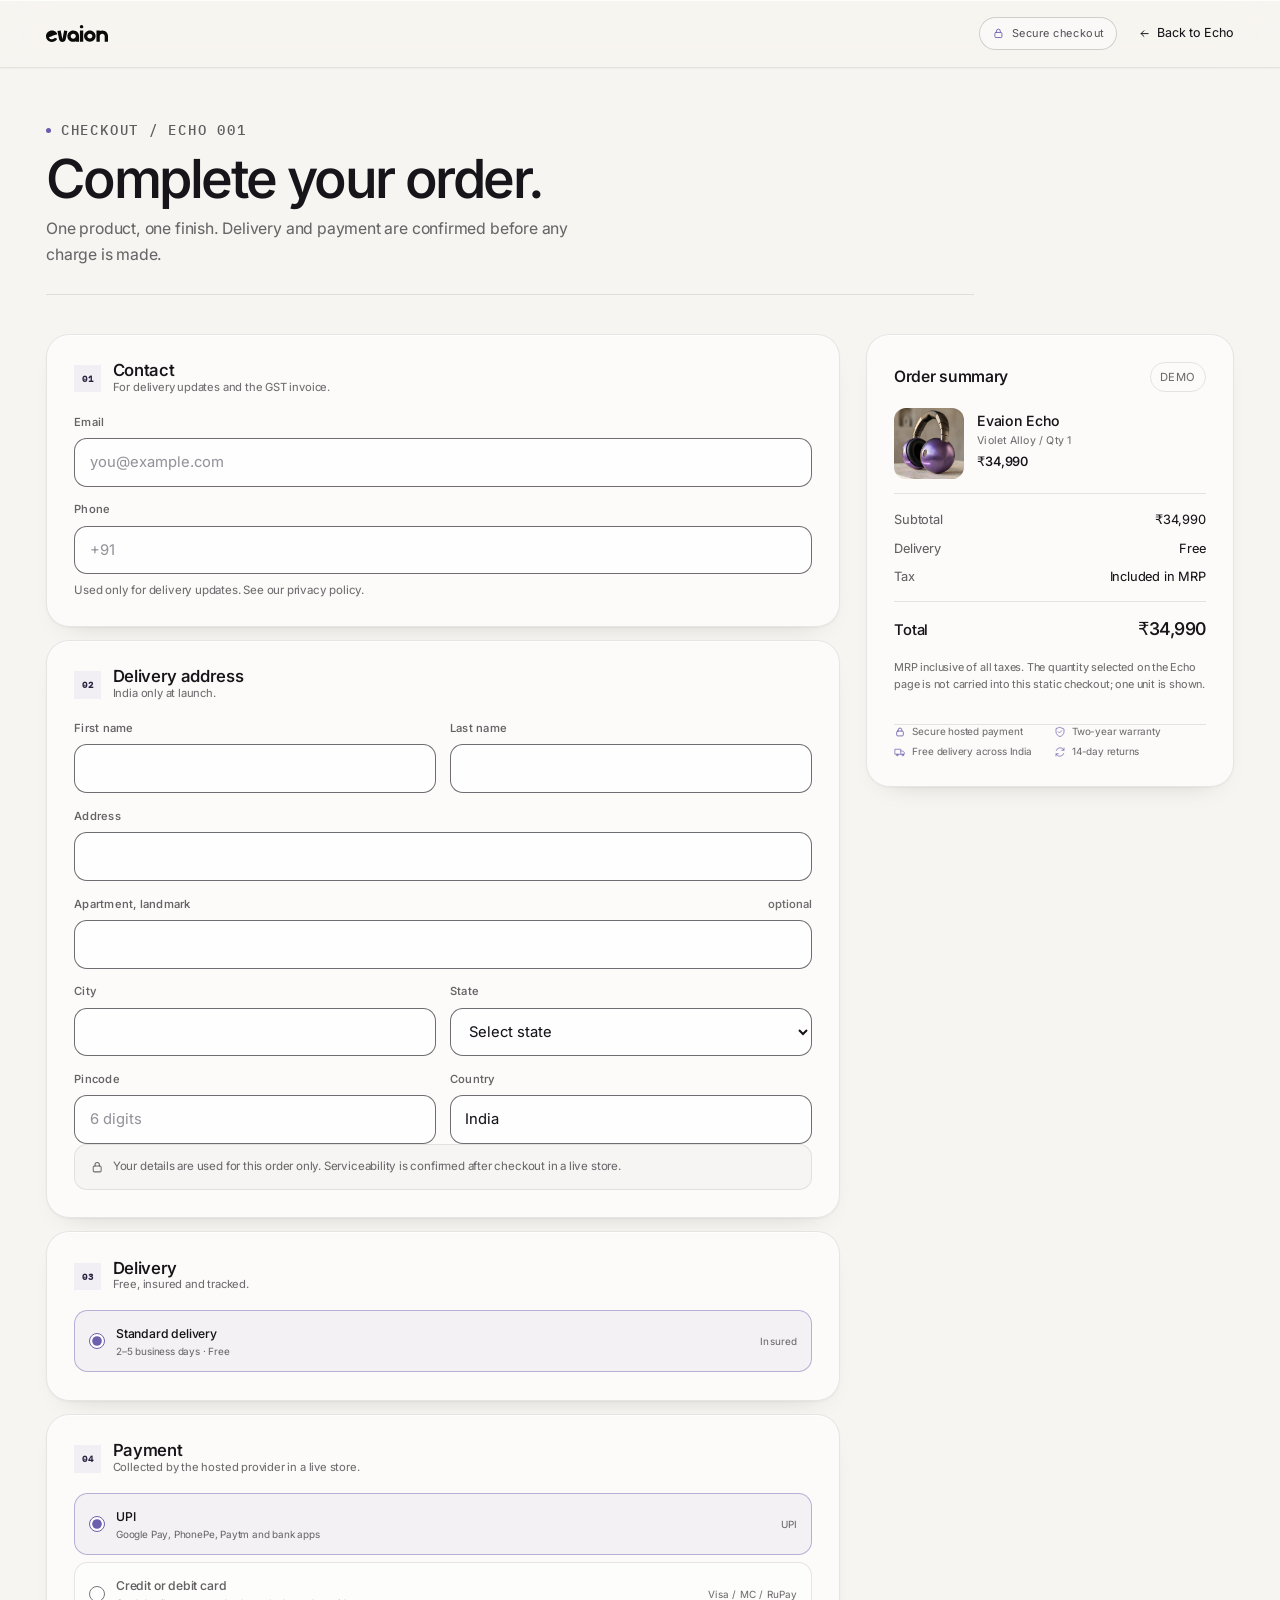
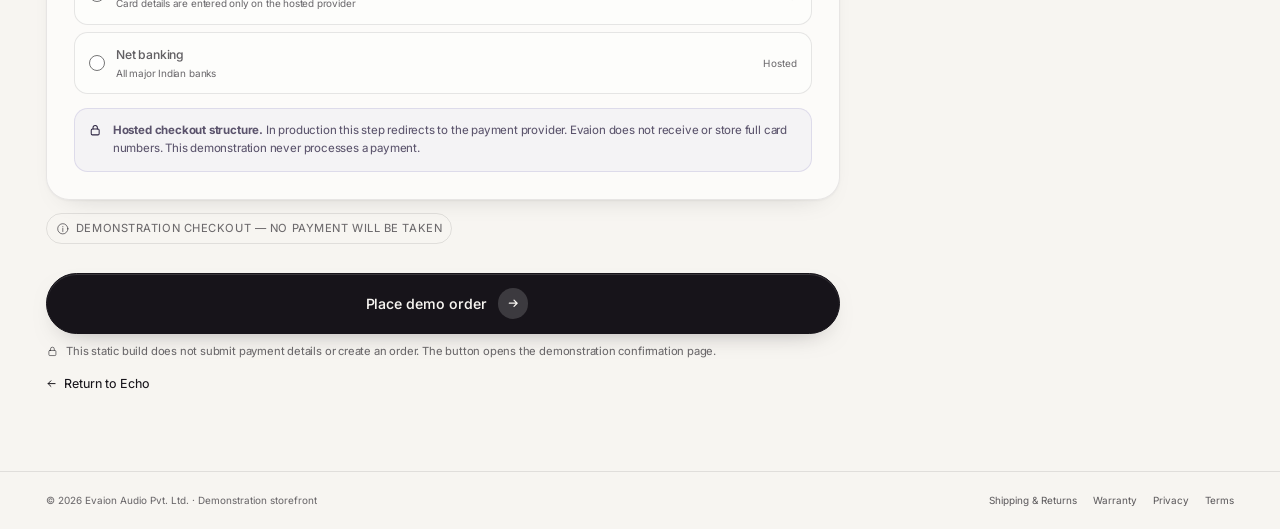
==== checkout.html @ 1fe4db00 "Initial Commit" ====
<!DOCTYPE html>

<html lang="en" data-sales-mode="buy">

<head>

  <meta charset="UTF-8">

  <meta name="viewport" content="width=device-width, initial-scale=1">

  <title>Secure checkout — Evaion Echo | Evaion</title>

  <meta name="description" content="Complete your Evaion Echo order. ₹34,990 inclusive of taxes, free delivery across India. Static storefront demonstration.">

  <meta name="theme-color" content="#141017">

  <link rel="canonical" href="https://evaion.in/checkout.html">

  <meta name="robots" content="noindex, nofollow">



  <meta property="og:type" content="website">

  <meta property="og:site_name" content="Evaion">

  <meta property="og:title" content="Secure checkout — Evaion Echo">

  <meta property="og:description" content="Complete your Evaion Echo order. Demonstration checkout.">

  <meta property="og:url" content="https://evaion.in/checkout.html">

  <meta property="og:image" content="https://evaion.in/assets/og-echo.jpg">

  <meta property="og:image:width" content="1200">

  <meta property="og:image:height" content="630">

  <meta property="og:image:alt" content="Evaion Echo headphones in Violet Alloy suspended above a dark pool">

  <meta name="twitter:card" content="summary_large_image">

  <meta name="twitter:title" content="Secure checkout — Evaion Echo">

  <meta name="twitter:description" content="Complete your Evaion Echo order. Demonstration checkout.">

  <meta name="twitter:image" content="https://evaion.in/assets/og-echo.jpg">



  <link rel="icon" href="assets/favicon-64.png" type="image/png">

  <link rel="apple-touch-icon" href="assets/apple-touch-icon.png">

  <link rel="preload" href="assets/fonts/inter-latin.woff2" as="font" type="font/woff2" crossorigin>

  <link rel="stylesheet" href="css/style.css">

  <link rel="stylesheet" href="css/editorial.css">

  <link rel="stylesheet" href="css/premium.css">

</head>

<body id="top" class="page-checkout">

  <a class="skip-link" href="#main">Skip to content</a>

  <div class="scroll-progress" aria-hidden="true"></div>



  <header class="site-head checkout-head theme-dark">

    <div class="shell headbar">

      <a class="brand" href="index.html" aria-label="Evaion — home">

        <span class="brand__plate">

          <img class="brand__icon" src="assets/evaion-icon.svg" alt="" width="220" height="229">

          <img class="brand__word" src="assets/evaion-wordmark.svg" alt="Evaion" width="359" height="102">

        </span>

      </a>

      <span class="secure-pill">

        <svg viewBox="0 0 20 20" fill="none" stroke="currentColor" stroke-width="1.4" stroke-linecap="round" stroke-linejoin="round" aria-hidden="true"><rect x="4.5" y="8.5" width="11" height="8" rx="1.6"/><path d="M7 8.5V6.4a3 3 0 0 1 6 0v2.1"/></svg>

        <span>Secure checkout</span>

      </span>

      <a class="checkout-back" href="echo.html">

        <svg viewBox="0 0 16 16" fill="none" stroke="currentColor" stroke-width="1.4" stroke-linecap="round" stroke-linejoin="round" aria-hidden="true"><path d="M13 8H3M7 4 3 8l4 4"/></svg>

        <span>Back to Echo</span>

      </a>

    </div>

  </header>



  <main id="main">

    <section class="checkout-main">

      <div class="shell">

        <div class="checkout-intro">

          <p class="eyebrow eyebrow--dot">Checkout / Echo 001</p>

          <h1 id="checkout-title">Complete your order.</h1>

          <p>One product, one finish. Delivery and payment are confirmed before any charge is made.</p>

        </div>



        <div class="checkout-grid">

          <form class="checkout-form" action="confirmation.html" method="get" aria-labelledby="checkout-title">

            <section class="form-card" aria-labelledby="step-contact">

              <div class="form-card__head">

                <span class="form-card__num">01</span>

                <div><h2 id="step-contact">Contact</h2><p>For delivery updates and the GST invoice.</p></div>

              </div>

              <div class="form-grid form-grid--2">

                <div class="field field--full">

                  <label class="field__label" for="co-email">Email</label>

                  <input id="co-email" name="email" type="email" autocomplete="email" placeholder="you@example.com" required>

                </div>

                <div class="field field--full">

                  <label class="field__label" for="co-phone">Phone</label>

                  <input id="co-phone" name="phone" type="tel" autocomplete="tel" inputmode="tel" placeholder="+91" required>

                  <p class="field__hint">Used only for delivery updates. See our <a href="privacy.html">privacy policy</a>.</p>

                </div>

              </div>

            </section>



            <section class="form-card" aria-labelledby="step-delivery">

              <div class="form-card__head">

                <span class="form-card__num">02</span>

                <div><h2 id="step-delivery">Delivery address</h2><p>India only at launch.</p></div>

              </div>

              <div class="form-grid form-grid--2">

                <div class="field">

                  <label class="field__label" for="co-first">First name</label>

                  <input id="co-first" name="first-name" type="text" autocomplete="given-name" required>

                </div>

                <div class="field">

                  <label class="field__label" for="co-last">Last name</label>

                  <input id="co-last" name="last-name" type="text" autocomplete="family-name" required>

                </div>

                <div class="field field--full">

                  <label class="field__label" for="co-address">Address</label>

                  <input id="co-address" name="address" type="text" autocomplete="street-address" required>

                </div>

                <div class="field field--full">

                  <label class="field__label" for="co-landmark">Apartment, landmark <span class="optional">optional</span></label>

                  <input id="co-landmark" name="landmark" type="text" autocomplete="address-line2">

                </div>

                <div class="field">

                  <label class="field__label" for="co-city">City</label>

                  <input id="co-city" name="city" type="text" autocomplete="address-level2" required>

                </div>

                <div class="field">

                  <label class="field__label" for="co-state">State</label>

                  <select id="co-state" name="state" autocomplete="address-level1" required>

                    <option value="">Select state</option>

                    <option>Telangana</option>

                    <option>Andhra Pradesh</option>

                    <option>Karnataka</option>

                    <option>Maharashtra</option>

                    <option>Tamil Nadu</option>

                    <option>Delhi</option>

                    <option>West Bengal</option>

                    <option>Gujarat</option>

                    <option>Rajasthan</option>

                    <option>Kerala</option>

                    <option>Other Indian state</option>

                  </select>

                </div>

                <div class="field">

                  <label class="field__label" for="co-pin">Pincode</label>

                  <input id="co-pin" name="pincode" type="text" inputmode="numeric" pattern="[1-9][0-9]{5}" maxlength="6" autocomplete="postal-code" placeholder="6 digits" required>

                </div>

                <div class="field">

                  <label class="field__label" for="co-country">Country</label>

                  <input id="co-country" name="country" type="text" value="India" autocomplete="country-name" readonly>

                </div>

              </div>

              <p class="form-note"><svg viewBox="0 0 20 20" fill="none" stroke="currentColor" stroke-width="1.4" stroke-linecap="round" stroke-linejoin="round" aria-hidden="true"><rect x="4.5" y="8.5" width="11" height="8" rx="1.6"/><path d="M7 8.5V6.4a3 3 0 0 1 6 0v2.1"/></svg><span>Your details are used for this order only. Serviceability is confirmed after checkout in a live store.</span></p>

            </section>



            <section class="form-card" aria-labelledby="step-shipping">

              <div class="form-card__head">

                <span class="form-card__num">03</span>

                <div><h2 id="step-shipping">Delivery</h2><p>Free, insured and tracked.</p></div>

              </div>

              <div class="pay-methods" role="radiogroup" aria-labelledby="step-shipping">

                <label class="pay-opt">

                  <input type="radio" name="shipping-method" value="standard" checked>

                  <span class="pay-opt__body"><strong>Standard delivery</strong><span>2–5 business days · Free</span></span>

                  <span class="pay-opt__logos">Insured</span>

                </label>

              </div>

            </section>



            <section class="form-card" aria-labelledby="step-payment">

              <div class="form-card__head">

                <span class="form-card__num">04</span>

                <div><h2 id="step-payment">Payment</h2><p>Collected by the hosted provider in a live store.</p></div>

              </div>

              <div class="pay-methods" role="radiogroup" aria-labelledby="step-payment">

                <label class="pay-opt">

                  <input type="radio" name="payment-method" value="upi" checked>

                  <span class="pay-opt__body"><strong>UPI</strong><span>Google Pay, PhonePe, Paytm and bank apps</span></span>

                  <span class="pay-opt__logos">UPI</span>

                </label>

                <label class="pay-opt">

                  <input type="radio" name="payment-method" value="card">

                  <span class="pay-opt__body"><strong>Credit or debit card</strong><span>Card details are entered only on the hosted provider</span></span>

                  <span class="pay-opt__logos">Visa / MC / RuPay</span>

                </label>

                <label class="pay-opt">

                  <input type="radio" name="payment-method" value="netbanking">

                  <span class="pay-opt__body"><strong>Net banking</strong><span>All major Indian banks</span></span>

                  <span class="pay-opt__logos">Hosted</span>

                </label>

              </div>

              <p class="hosted-note"><svg viewBox="0 0 20 20" fill="none" stroke="currentColor" stroke-width="1.4" stroke-linecap="round" stroke-linejoin="round" aria-hidden="true"><rect x="4.5" y="8.5" width="11" height="8" rx="1.6"/><path d="M7 8.5V6.4a3 3 0 0 1 6 0v2.1"/></svg><span><strong>Hosted checkout structure.</strong> In production this step redirects to the payment provider. Evaion does not receive or store full card numbers. This demonstration never processes a payment.</span></p>

            </section>



            <div class="test-badge">

              <svg viewBox="0 0 20 20" fill="none" stroke="currentColor" stroke-width="1.4" stroke-linecap="round" aria-hidden="true"><circle cx="10" cy="10" r="7.5"/><path d="M10 9v5M10 6.5v.1"/></svg>

              Demonstration checkout — no payment will be taken

            </div>



            <div class="checkout-cta">

              <button class="btn btn--primary btn--lg btn--block" type="submit">

                Place demo order

                <span class="btn__icon" aria-hidden="true"><svg viewBox="0 0 16 16" fill="none" stroke="currentColor" stroke-width="1.6" stroke-linecap="round" stroke-linejoin="round"><path d="M3 8h10M9 4l4 4-4 4"/></svg></span>

              </button>

              <p class="checkout-cta__note"><svg viewBox="0 0 20 20" fill="none" stroke="currentColor" stroke-width="1.4" stroke-linecap="round" stroke-linejoin="round" aria-hidden="true"><rect x="4.5" y="8.5" width="11" height="8" rx="1.6"/><path d="M7 8.5V6.4a3 3 0 0 1 6 0v2.1"/></svg><span>This static build does not submit payment details or create an order. The button opens the demonstration confirmation page.</span></p>

            </div>



            <a class="checkout-back" href="echo.html"><svg viewBox="0 0 16 16" fill="none" stroke="currentColor" stroke-width="1.4" stroke-linecap="round" stroke-linejoin="round" aria-hidden="true"><path d="M13 8H3M7 4 3 8l4 4"/></svg><span>Return to Echo</span></a>

          </form>



          <aside class="checkout-summary" aria-labelledby="summary-title">

            <div class="summary-card">

              <div class="summary-card__head">

                <h2 id="summary-title">Order summary</h2>

                <span class="test-badge">Demo</span>

              </div>



              <div class="summary-product">

                <div class="summary-product__media">

                  <img src="assets/derived/echo-stone.webp" width="928" height="1152" alt="Evaion Echo headphones in Violet Alloy on a pale stone plinth" loading="lazy" decoding="async">

                </div>

                <div class="summary-product__body">

                  <h3>Evaion Echo</h3>

                  <p>Violet Alloy / Qty 1</p>

                  <strong>₹34,990</strong>

                </div>

              </div>



              <div class="summary-lines">

                <div class="summary-line"><span>Subtotal</span><span>₹34,990</span></div>

                <div class="summary-line"><span>Delivery</span><span>Free</span></div>

                <div class="summary-line"><span>Tax</span><span>Included in MRP</span></div>

                <div class="summary-line summary-line--total"><span>Total</span><span>₹34,990</span></div>

              </div>



              <p class="summary-note">MRP inclusive of all taxes. The quantity selected on the Echo page is not carried into this static checkout; one unit is shown.</p>



              <div class="checkout-perks">

                <span class="checkout-perk"><svg viewBox="0 0 20 20" fill="none" stroke="currentColor" stroke-width="1.4" stroke-linecap="round" stroke-linejoin="round" aria-hidden="true"><rect x="4.5" y="8.5" width="11" height="8" rx="1.6"/><path d="M7 8.5V6.4a3 3 0 0 1 6 0v2.1"/></svg> Secure hosted payment</span>

                <span class="checkout-perk"><svg viewBox="0 0 24 24" fill="none" stroke="currentColor" stroke-width="1.4" stroke-linecap="round" stroke-linejoin="round" aria-hidden="true"><path d="M12 2.8 20 6v5.6c0 4.7-3.4 7.8-8 9.6-4.6-1.8-8-4.9-8-9.6V6Z"/><path d="m8.5 11.5 2.4 2.4 4.6-4.6"/></svg> Two-year warranty</span>

                <span class="checkout-perk"><svg viewBox="0 0 24 24" fill="none" stroke="currentColor" stroke-width="1.4" stroke-linecap="round" stroke-linejoin="round" aria-hidden="true"><path d="M2.5 6.5h11v10h-11zM13.5 10h4l3 3v3.5h-7"/><circle cx="6.5" cy="18" r="1.7"/><circle cx="17.5" cy="18" r="1.7"/></svg> Free delivery across India</span>

                <span class="checkout-perk"><svg viewBox="0 0 24 24" fill="none" stroke="currentColor" stroke-width="1.4" stroke-linecap="round" stroke-linejoin="round" aria-hidden="true"><path d="M4.5 9a8 8 0 0 1 13.7-2.7L20 8"/><path d="M20 4v4.5h-4.5"/><path d="M19.5 15a8 8 0 0 1-13.7 2.7L4 16"/><path d="M4 20v-4.5h4.5"/></svg> 14-day returns</span>

              </div>

            </div>

          </aside>

        </div>

      </div>

    </section>

  </main>



  <footer class="checkout-page-foot">

    <div class="shell checkout-page-foot__inner">

      <span>© 2026 Evaion Audio Pvt. Ltd. · Demonstration storefront</span>

      <span class="checkout-page-foot__links">

        <a href="shipping.html">Shipping &amp; Returns</a>

        <a href="warranty.html">Warranty</a>

        <a href="privacy.html">Privacy</a>

        <a href="terms.html">Terms</a>

      </span>

    </div>

  </footer>



</body>

</html>
---- css/style.css ----
/* ==========================================================================
   EVAION — Echo flagship store
   A CSS-only, single-product commerce experience.

   Contents
   00  Fonts
   01  Tokens
   02  Reset and base
   03  Typography
   04  Layout utilities
   05  Buttons, tags and links
   06  Forms
   07  Header and mobile menu
   08  Cart drawer
   09  Footer
   10  Home — hero
   11  Home — statement
   12  Home — sphere transformation
   13  Home — bio-energy technology
   14  Home — materials
   15  Home — colourway and gallery
   16  Home — closing call to action
   17  Product — gallery and buy panel
   18  Product — content, specs and compliance
   19  Editorial pages
   20  Policy pages
   21  Checkout
   22  Confirmation
   23  Motion, view transitions and reduced motion
   24  Responsive
   25  Print
   ========================================================================== */


/* 00. Fonts
   --------------------------------------------------------------------------
   The brand guide names Nura + Inter 18PT for primary type and IBM Plex Mono
   + Newsreader for secondary type. Nura files were not supplied, so Inter is
   the licensed primary substitute. Everything is self-hosted and subset to
   Latin; the site makes no third-party requests.
   ========================================================================== */
@font-face {
  font-family: "Inter";
  font-style: normal;
  font-weight: 100 900;
  font-display: swap;
  src: url("../assets/fonts/inter-latin.woff2") format("woff2");
  unicode-range: U+0000-00FF, U+0131, U+0152-0153, U+02BB-02BC, U+02C6, U+02DA,
    U+02DC, U+0304, U+0308, U+0329, U+2000-206F, U+20AC, U+2122, U+2191,
    U+2193, U+2212, U+2215, U+FEFF, U+FFFD;
}

@font-face {
  font-family: "IBM Plex Mono";
  font-style: normal;
  font-weight: 400;
  font-display: swap;
  src: url("../assets/fonts/ibm-plex-mono-400-latin.woff2") format("woff2");
  unicode-range: U+0000-00FF, U+0131, U+0152-0153, U+02BB-02BC, U+02C6, U+02DA,
    U+02DC, U+0304, U+0308, U+0329, U+2000-206F, U+20AC, U+2122, U+2191,
    U+2193, U+2212, U+2215, U+FEFF, U+FFFD;
}

@font-face {
  font-family: "IBM Plex Mono";
  font-style: normal;
  font-weight: 500;
  font-display: swap;
  src: url("../assets/fonts/ibm-plex-mono-500-latin.woff2") format("woff2");
  unicode-range: U+0000-00FF, U+0131, U+0152-0153, U+02BB-02BC, U+02C6, U+02DA,
    U+02DC, U+0304, U+0308, U+0329, U+2000-206F, U+20AC, U+2122, U+2191,
    U+2193, U+2212, U+2215, U+FEFF, U+FFFD;
}

@font-face {
  font-family: "Newsreader";
  font-style: normal;
  font-weight: 400;
  font-display: swap;
  src: url("../assets/fonts/newsreader-400-latin.woff2") format("woff2");
  unicode-range: U+0000-00FF, U+0131, U+0152-0153, U+02BB-02BC, U+02C6, U+02DA,
    U+02DC, U+0304, U+0308, U+0329, U+2000-206F, U+20AC, U+2122, U+2191,
    U+2193, U+2212, U+2215, U+FEFF, U+FFFD;
}

@font-face {
  font-family: "Newsreader";
  font-style: italic;
  font-weight: 400;
  font-display: swap;
  src: url("../assets/fonts/newsreader-400-italic-latin.woff2") format("woff2");
  unicode-range: U+0000-00FF, U+0131, U+0152-0153, U+02BB-02BC, U+02C6, U+02DA,
    U+02DC, U+0304, U+0308, U+0329, U+2000-206F, U+20AC, U+2122, U+2191,
    U+2193, U+2212, U+2215, U+FEFF, U+FFFD;
}


/* 01. Tokens
   --------------------------------------------------------------------------
   Palette values are read from the official Evaion colour sheet. Violet is
   primary; off-black and off-white carry the composition; orange and lime are
   reserved for energy, focus and interaction.
   ========================================================================== */
:root {
  color-scheme: light;

  /* Core palette */
  --ink: #201e1f;
  --ink-deep: #141017;
  --ink-soft: #2b272b;
  --violet-deep: #2e1a47;
  --violet-mid: #4e3d78;
  --violet: #675faa;
  --violet-light: #918ad0;
  --paper: #f3f0fb;
  --paper-deep: #e9e4f4;
  --white: #fbfafe;
  --lime: #d7df23;
  --orange: #f15932;
  --orange-deep: #d74420;
  --amber: #f5b041;
  --stone: #cfc7bc;

  /* Gradients */
  --grad-hero: radial-gradient(120% 90% at 78% 12%, #49366d 0%, #2e1a47 38%, #19141f 76%);
  --grad-night: linear-gradient(150deg, #171219 0%, #201e1f 58%, #2e1a47 100%);
  --grad-violet: linear-gradient(145deg, #675faa 0%, #4b3b75 48%, #2e1a47 100%);
  --grad-ember: linear-gradient(135deg, #f15932 0%, #f5b041 100%);
  --grad-bio: radial-gradient(circle at 50% 50%, #d7df23 0%, #8f9d1f 32%, #2e1a47 68%, #141017 100%);
  --grad-glass: linear-gradient(145deg, rgba(255, 255, 255, 0.11), rgba(255, 255, 255, 0.025));
  --grad-line: linear-gradient(90deg, transparent, rgba(243, 240, 251, 0.3), transparent);
  --grad-text: linear-gradient(100deg, #f3f0fb 10%, #cdc4ec 52%, #f15932 96%);

  /* Semantic — light surface defaults */
  --bg: var(--paper);
  --fg: var(--ink);
  --muted: rgba(32, 30, 31, 0.7);
  --faint: rgba(32, 30, 31, 0.65);
  --line: rgba(32, 30, 31, 0.13);
  --line-strong: rgba(32, 30, 31, 0.24);
  --glass: rgba(255, 255, 255, 0.52);
  --glass-strong: rgba(255, 255, 255, 0.74);
  --card: rgba(255, 255, 255, 0.58);
  --focus: var(--violet-deep);
  --accent: var(--orange);

  /* Type */
  --font-display: "Inter", "Segoe UI", Arial, sans-serif;
  --font-body: "Inter", "Segoe UI", Arial, sans-serif;
  --font-mono: "IBM Plex Mono", "Consolas", monospace;
  --font-serif: "Newsreader", Georgia, "Times New Roman", serif;

  --step--1: clamp(0.72rem, 0.69rem + 0.14vw, 0.8rem);
  --step-0: clamp(0.98rem, 0.95rem + 0.16vw, 1.06rem);
  --step-1: clamp(1.12rem, 1.02rem + 0.45vw, 1.4rem);
  --step-2: clamp(1.4rem, 1.2rem + 0.9vw, 2rem);
  --step-3: clamp(1.85rem, 1.5rem + 1.7vw, 3rem);
  --step-4: clamp(2.5rem, 1.9rem + 3.1vw, 4.7rem);
  --step-5: clamp(3.25rem, 2.2rem + 5.2vw, 7.6rem);
  --step-6: clamp(4rem, 2.4rem + 8vw, 11rem);

  /* Structure */
  --max: 88rem;
  --max-text: 44rem;
  --gut: clamp(1.15rem, 4.4vw, 4.5rem);
  --header-h: 4.9rem;
  --r-xs: 0.45rem;
  --r-sm: 0.8rem;
  --r-md: 1.2rem;
  --r-lg: 1.8rem;
  --r-xl: 2.6rem;
  --r-2xl: 3.4rem;
  --r-pill: 100vmax;

  /* Depth */
  --shadow-sm: 0 0.6rem 1.8rem rgba(20, 16, 23, 0.1);
  --shadow-md: 0 1.5rem 4rem rgba(20, 16, 23, 0.16);
  --shadow-lg: 0 2.8rem 7rem rgba(20, 16, 23, 0.26);
  --shadow-glow: 0 0 3.5rem rgba(241, 89, 50, 0.22);
  --blur: 1.35rem;
  --blur-lg: 2.2rem;

  /* Motion */
  --ease: cubic-bezier(0.22, 1, 0.36, 1);
  --ease-soft: cubic-bezier(0.4, 0, 0.2, 1);
  --dur-1: 0.22s;
  --dur-2: 0.42s;
  --dur-3: 0.62s;
  --dur-4: 0.6s;

  /* Decorative */
  --grid-line: rgba(32, 30, 31, 0.055);
  --ring: rgba(103, 95, 170, 0.28);
}

.theme-dark {
  color-scheme: dark;
  --bg: var(--ink-deep);
  --fg: var(--paper);
  --muted: rgba(243, 240, 251, 0.7);
  --faint: rgba(243, 240, 251, 0.5);
  --line: rgba(243, 240, 251, 0.14);
  --line-strong: rgba(243, 240, 251, 0.26);
  --glass: rgba(243, 240, 251, 0.055);
  --glass-strong: rgba(243, 240, 251, 0.1);
  --card: rgba(243, 240, 251, 0.055);
  --focus: var(--lime);
  --grid-line: rgba(243, 240, 251, 0.055);
  --ring: rgba(243, 240, 251, 0.16);
  background: var(--bg);
  color: var(--fg);
}

.theme-light {
  color-scheme: light;
  --bg: var(--paper);
  --fg: var(--ink);
  --muted: rgba(32, 30, 31, 0.7);
  --faint: rgba(32, 30, 31, 0.65);
  --line: rgba(32, 30, 31, 0.13);
  --line-strong: rgba(32, 30, 31, 0.24);
  --glass: rgba(255, 255, 255, 0.52);
  --glass-strong: rgba(255, 255, 255, 0.74);
  --card: rgba(255, 255, 255, 0.58);
  --focus: var(--violet-deep);
  --grid-line: rgba(32, 30, 31, 0.055);
  --ring: rgba(103, 95, 170, 0.24);
  background: var(--bg);
  color: var(--fg);
}


/* 02. Reset and base
   ========================================================================== */
*,
*::before,
*::after {
  box-sizing: border-box;
}

* {
  margin: 0;
}

html {
  -webkit-text-size-adjust: 100%;
  scroll-behavior: smooth;
  scroll-padding-top: calc(var(--header-h) + 1.5rem);
  background: var(--ink-deep);
}

@supports (interpolate-size: allow-keywords) {
  html {
    interpolate-size: allow-keywords;
  }
}

body {
  min-width: 20rem;
  background: var(--paper);
  color: var(--ink);
  font-family: var(--font-body);
  font-size: var(--step-0);
  font-weight: 420;
  line-height: 1.62;
  letter-spacing: -0.012em;
  text-rendering: optimizeLegibility;
  -webkit-font-smoothing: antialiased;
  overflow-x: clip;
}

body:has(#nav-open:checked),
body:has(#cart-open:checked),
body:has(#cart-filled:checked) {
  overflow: hidden;
}

img,
svg,
picture {
  display: block;
  max-width: 100%;
}

img {
  height: auto;
}

input,
button,
textarea,
select {
  font: inherit;
  color: inherit;
}

button {
  cursor: pointer;
  background: none;
  border: 0;
}

a {
  color: inherit;
  text-decoration: none;
}

ul,
ol {
  padding: 0;
  list-style: none;
}

table {
  border-collapse: collapse;
  width: 100%;
}

summary {
  list-style: none;
  cursor: pointer;
}

summary::-webkit-details-marker {
  display: none;
}

hr {
  border: 0;
  border-top: 1px solid var(--line);
}

::selection {
  background: var(--lime);
  color: var(--ink);
}

:where(a, button, input, select, textarea, summary, label, [tabindex]):focus-visible {
  outline: 2px solid var(--focus);
  outline-offset: 3px;
  border-radius: 0.35rem;
}

a,
button,
input,
label,
summary {
  -webkit-tap-highlight-color: transparent;
}

.site-head a:focus-visible,
.site-foot a:focus-visible,
.theme-dark a:focus-visible,
.theme-dark button:focus-visible,
.theme-dark summary:focus-visible {
  outline-color: var(--lime);
}

.theme-light a:focus-visible,
.theme-light button:focus-visible,
.theme-light summary:focus-visible {
  outline-color: var(--violet-deep);
}

::-webkit-scrollbar {
  width: 0.7rem;
}

::-webkit-scrollbar-track {
  background: var(--ink-deep);
}

::-webkit-scrollbar-thumb {
  background: var(--violet-mid);
  border: 0.18rem solid var(--ink-deep);
  border-radius: 1rem;
}


/* 03. Typography
   ========================================================================== */
h1,
h2,
h3,
h4,
h5,
h6 {
  font-family: var(--font-display);
  font-weight: 500;
  line-height: 0.98;
  letter-spacing: -0.045em;
  text-wrap: balance;
}

p {
  text-wrap: pretty;
}

.display {
  font-size: var(--step-5);
  font-weight: 480;
  line-height: 0.9;
  letter-spacing: -0.06em;
}

.h2 {
  font-size: var(--step-4);
  font-weight: 480;
  line-height: 0.94;
  letter-spacing: -0.052em;
}

.h3 {
  font-size: var(--step-3);
  line-height: 1;
  letter-spacing: -0.045em;
}

.h4 {
  font-size: var(--step-2);
  line-height: 1.05;
  letter-spacing: -0.035em;
}

.serif {
  font-family: var(--font-serif);
  font-style: italic;
  font-weight: 400;
  letter-spacing: -0.025em;
}

.mono,
.eyebrow {
  font-family: var(--font-mono);
  font-size: 0.68rem;
  font-weight: 500;
  line-height: 1.4;
  letter-spacing: 0.16em;
  text-transform: uppercase;
}

.eyebrow {
  display: inline-flex;
  align-items: center;
  gap: 0.65rem;
  color: var(--muted);
}

.eyebrow::before {
  width: 1.65rem;
  height: 1px;
  background: currentColor;
  content: "";
  opacity: 0.55;
}

.eyebrow--dot::before {
  width: 0.42rem;
  height: 0.42rem;
  border-radius: 50%;
  background: var(--lime);
  opacity: 1;
  box-shadow: 0 0 0 0.28rem rgba(215, 223, 35, 0.13);
}

.lede {
  max-width: 38rem;
  color: var(--muted);
  font-size: var(--step-1);
  line-height: 1.5;
  letter-spacing: -0.018em;
}

.small {
  font-size: 0.84rem;
  line-height: 1.55;
}

.fine {
  color: var(--faint);
  font-size: 0.75rem;
  line-height: 1.6;
  letter-spacing: 0.005em;
}

.muted {
  color: var(--muted);
}

.faint {
  color: var(--faint);
}

.ink {
  color: var(--ink);
}

.paper {
  color: var(--paper);
}

.lime {
  color: var(--lime);
}

.orange {
  color: var(--orange);
}

.violet {
  color: var(--violet);
}

.nowrap {
  white-space: nowrap;
}

.balance {
  text-wrap: balance;
}

.ph {
  display: inline-block;
  padding: 0.05em 0.34em 0.08em;
  border: 1px dashed currentColor;
  border-radius: 0.28rem;
  font-family: var(--font-mono);
  font-size: 0.7em;
  font-weight: 400;
  line-height: 1.3;
  letter-spacing: 0.015em;
  text-transform: uppercase;
  white-space: nowrap;
  vertical-align: 0.08em;
}

.ph--block {
  display: inline-block;
  margin-top: 0.4rem;
}

.kicker {
  display: flex;
  align-items: center;
  gap: 0.7rem;
  color: var(--faint);
  font-family: var(--font-mono);
  font-size: 0.64rem;
  letter-spacing: 0.14em;
  text-transform: uppercase;
}

.kicker span {
  color: var(--fg);
}


/* 04. Layout utilities
   ========================================================================== */
.shell {
  width: min(100% - (var(--gut) * 2), var(--max));
  margin-inline: auto;
}

.shell--narrow {
  width: min(100% - (var(--gut) * 2), 66rem);
  margin-inline: auto;
}

.shell--text {
  width: min(100% - (var(--gut) * 2), var(--max-text));
  margin-inline: auto;
}

.section {
  position: relative;
  padding-block: clamp(4.5rem, 9.5vw, 8.5rem);
  background: var(--bg);
  color: var(--fg);
}

.section--tight {
  padding-block: clamp(3rem, 6vw, 5.5rem);
}

.section--flush {
  padding-block: 0;
}

.section--top {
  padding-top: clamp(2rem, 4vw, 3.5rem);
}

.section--bottom {
  padding-bottom: clamp(2rem, 4vw, 3.5rem);
}

.section--line {
  border-top: 1px solid var(--line);
}

.section--grid {
  position: relative;
  isolation: isolate;
}

.section--grid::before {
  position: absolute;
  z-index: -1;
  inset: 0;
  background-image: linear-gradient(var(--grid-line) 1px, transparent 1px),
    linear-gradient(90deg, var(--grid-line) 1px, transparent 1px);
  background-size: 5.5rem 5.5rem;
  content: "";
  mask-image: radial-gradient(ellipse 85% 75% at 50% 45%, #000 0%, transparent 78%);
  -webkit-mask-image: radial-gradient(ellipse 85% 75% at 50% 45%, #000 0%, transparent 78%);
  pointer-events: none;
}

.stack {
  display: flex;
  flex-direction: column;
  align-items: flex-start;
  gap: 1.3rem;
}

.split {
  display: grid;
  grid-template-columns: minmax(0, 1fr);
  gap: 2rem;
}

.rule {
  width: 100%;
  height: 1px;
  background: var(--line);
}

.rule--grad {
  background: var(--grad-line);
}

.visually-hidden,
.state,
.sr-only {
  position: absolute !important;
  width: 1px !important;
  height: 1px !important;
  padding: 0 !important;
  border: 0 !important;
  margin: -1px !important;
  overflow: hidden !important;
  clip: rect(0 0 0 0) !important;
  clip-path: inset(50%) !important;
  white-space: nowrap !important;
}

.skip-link {
  position: fixed;
  z-index: 1000;
  top: 0.8rem;
  left: 0.8rem;
  padding: 0.8rem 1.1rem;
  border-radius: 0.6rem;
  background: var(--lime);
  color: var(--ink);
  font-family: var(--font-mono);
  font-size: 0.72rem;
  letter-spacing: 0.1em;
  text-transform: uppercase;
  transform: translateY(-180%);
  transition: transform var(--dur-2) var(--ease);
}

.skip-link:focus {
  transform: none;
}

.ring-mark {
  position: relative;
  border: 1px solid var(--line);
  border-radius: 50%;
}

.ring-mark::before,
.ring-mark::after {
  position: absolute;
  border: 1px solid var(--line);
  border-radius: inherit;
  content: "";
  inset: 12%;
}

.ring-mark::after {
  inset: 26%;
  border-style: dashed;
  opacity: 0.65;
}

.noise {
  position: absolute;
  z-index: 0;
  inset: 0;
  opacity: 0.17;
  pointer-events: none;
}

.noise::before {
  position: absolute;
  inset: 0;
  background-image: url("../assets/derived/pixel-pattern.png");
  background-size: 26rem;
  content: "";
  opacity: 0.2;
  mix-blend-mode: screen;
}

.sec-head {
  display: grid;
  gap: 1.3rem;
  align-items: end;
  margin-bottom: clamp(2.3rem, 4.5vw, 4rem);
}

.sec-head__meta {
  display: flex;
  flex-wrap: wrap;
  align-items: center;
  gap: 1rem;
}

.sec-head__title {
  max-width: 15ch;
  font-size: var(--step-4);
  font-weight: 480;
  line-height: 0.95;
  letter-spacing: -0.052em;
}

.sec-head__title--wide {
  max-width: 20ch;
}

.sec-head__copy {
  max-width: 31rem;
  color: var(--muted);
  font-size: 0.98rem;
  line-height: 1.65;
}

.sec-head__aside {
  display: grid;
  gap: 1rem;
  max-width: 32rem;
  justify-self: start;
}

.sec-head__rule {
  width: 100%;
  height: 1px;
  margin-top: 0.4rem;
  background: var(--line);
}

.idx {
  color: var(--faint);
  font-family: var(--font-mono);
  font-size: 0.66rem;
  letter-spacing: 0.12em;
}

.tag {
  display: inline-flex;
  align-items: center;
  gap: 0.45rem;
  min-height: 1.8rem;
  padding: 0.32rem 0.68rem;
  border: 1px solid var(--line);
  border-radius: var(--r-pill);
  color: var(--muted);
  font-family: var(--font-mono);
  font-size: 0.62rem;
  letter-spacing: 0.1em;
  line-height: 1;
  text-transform: uppercase;
  white-space: nowrap;
}

.tag--lime {
  border-color: transparent;
  background: var(--lime);
  color: var(--ink);
}

.tag--orange {
  border-color: transparent;
  background: var(--orange);
  color: var(--ink);
}

.tag--violet {
  border-color: transparent;
  background: var(--violet);
  color: var(--white);
}

.tag--glass {
  background: rgba(243, 240, 251, 0.07);
  backdrop-filter: blur(12px);
  -webkit-backdrop-filter: blur(12px);
}

.dot {
  width: 0.4rem;
  height: 0.4rem;
  border-radius: 50%;
  background: currentColor;
}

.dot--lime {
  background: var(--lime);
  box-shadow: 0 0 0 0.24rem rgba(215, 223, 35, 0.12);
}

.dot--pulse {
  animation: dot-pulse 2.4s var(--ease-soft) infinite;
}


/* 05. Buttons, tags and links
   ========================================================================== */
.btn {
  position: relative;
  display: inline-flex;
  align-items: center;
  justify-content: center;
  gap: 0.7rem;
  min-height: 3.15rem;
  padding: 0.82rem 1.25rem 0.82rem 1.4rem;
  overflow: hidden;
  border: 1px solid transparent;
  border-radius: var(--r-pill);
  background: transparent;
  color: var(--fg);
  font-family: var(--font-body);
  font-size: 0.86rem;
  font-weight: 560;
  line-height: 1;
  letter-spacing: -0.01em;
  text-align: center;
  white-space: nowrap;
  isolation: isolate;
  transition: transform var(--dur-2) var(--ease), background-color var(--dur-2) var(--ease),
    border-color var(--dur-2) var(--ease), color var(--dur-2) var(--ease),
    box-shadow var(--dur-2) var(--ease);
}

.btn::before {
  position: absolute;
  z-index: -1;
  top: -50%;
  bottom: -50%;
  left: -80%;
  width: 45%;
  background: linear-gradient(90deg, transparent, rgba(255, 255, 255, 0.3), transparent);
  content: "";
  transform: skewX(-18deg);
  transition: left var(--dur-4) var(--ease);
}

.btn:hover::before {
  left: 130%;
}

.btn:hover {
  transform: translateY(-2px);
}

.btn:active {
  transform: translateY(0) scale(0.985);
}

.btn__icon {
  display: inline-grid;
  place-items: center;
  width: 1.65rem;
  height: 1.65rem;
  margin-right: -0.45rem;
  border-radius: 50%;
  background: rgba(32, 30, 31, 0.1);
  transition: transform var(--dur-2) var(--ease), background-color var(--dur-2) var(--ease);
}

.btn:hover .btn__icon {
  transform: translateX(0.16rem);
}

.btn__icon svg {
  width: 0.78rem;
  height: 0.78rem;
}

.btn--primary {
  background: var(--orange);
  color: var(--ink);
  box-shadow: inset 0 1px 0 rgba(255, 255, 255, 0.28), 0 0.8rem 2rem rgba(241, 89, 50, 0.16);
}

.btn--primary:hover {
  background: #ff6840;
  box-shadow: inset 0 1px 0 rgba(255, 255, 255, 0.3), 0 1rem 2.6rem rgba(241, 89, 50, 0.28);
}

.btn--primary .btn__icon {
  background: rgba(32, 30, 31, 0.14);
}

.btn--lime {
  background: var(--lime);
  color: var(--ink);
  box-shadow: inset 0 1px 0 rgba(255, 255, 255, 0.3), 0 0 2.4rem rgba(215, 223, 35, 0.12);
}

.btn--lime:hover {
  background: #e5ed39;
}

.btn--light {
  background: var(--paper);
  color: var(--ink);
}

.btn--light:hover {
  background: #ffffff;
}

.btn--dark {
  background: var(--ink);
  color: var(--paper);
}

.btn--dark:hover {
  background: #2f2b30;
}

.btn--ghost {
  border-color: var(--line-strong);
  background: rgba(255, 255, 255, 0.035);
  color: var(--fg);
  backdrop-filter: blur(12px);
  -webkit-backdrop-filter: blur(12px);
}

.btn--ghost:hover {
  border-color: var(--fg);
  background: rgba(255, 255, 255, 0.08);
}

.btn--ghost .btn__icon {
  background: rgba(255, 255, 255, 0.08);
}

.btn--outline {
  border-color: var(--line-strong);
  color: var(--fg);
}

.btn--outline:hover {
  border-color: var(--fg);
  background: var(--fg);
  color: var(--bg);
}

.btn--sm {
  min-height: 2.6rem;
  padding: 0.62rem 0.95rem 0.62rem 1.1rem;
  font-size: 0.78rem;
}

.btn--sm .btn__icon {
  width: 1.4rem;
  height: 1.4rem;
}

.btn--lg {
  min-height: 3.6rem;
  padding: 0.95rem 1.55rem 0.95rem 1.75rem;
  font-size: 0.94rem;
}

.btn--lg .btn__icon {
  width: 1.9rem;
  height: 1.9rem;
}

.btn--block {
  width: 100%;
}

.btn--icon-only {
  width: 3.15rem;
  padding: 0;
}

.text-link {
  position: relative;
  display: inline-flex;
  align-items: center;
  gap: 0.45rem;
  padding-bottom: 0.18rem;
  color: var(--fg);
  font-size: 0.86rem;
  font-weight: 520;
  line-height: 1.2;
}

.text-link::after {
  position: absolute;
  right: 0;
  bottom: 0;
  left: 0;
  height: 1px;
  background: currentColor;
  content: "";
  opacity: 0.35;
  transform-origin: left;
  transition: transform var(--dur-2) var(--ease), opacity var(--dur-2) var(--ease);
}

.text-link:hover::after {
  opacity: 0.9;
}

.text-link svg {
  width: 0.72rem;
  height: 0.72rem;
  transition: transform var(--dur-2) var(--ease);
}

.text-link:hover svg {
  transform: translate(0.12rem, -0.12rem);
}

.text-link--muted {
  color: var(--muted);
}

.link-row {
  display: flex;
  flex-wrap: wrap;
  gap: 1rem 1.5rem;
  align-items: center;
}

.icon-btn {
  display: inline-grid;
  place-items: center;
  width: 2.75rem;
  height: 2.75rem;
  border: 1px solid var(--line);
  border-radius: 50%;
  color: inherit;
  transition: background-color var(--dur-2) var(--ease), border-color var(--dur-2) var(--ease),
    transform var(--dur-2) var(--ease);
}

.icon-btn:hover {
  border-color: var(--fg);
  background: rgba(255, 255, 255, 0.07);
  transform: rotate(-6deg);
}

.icon-btn svg {
  width: 1.1rem;
  height: 1.1rem;
}


/* 06. Forms
   ========================================================================== */
.field {
  display: grid;
  gap: 0.45rem;
}

.field__label {
  display: flex;
  flex-wrap: wrap;
  gap: 0.4rem;
  align-items: baseline;
  justify-content: space-between;
  color: var(--muted);
  font-family: var(--font-mono);
  font-size: 0.62rem;
  letter-spacing: 0.1em;
  text-transform: uppercase;
}

.field__label .optional {
  color: var(--faint);
  letter-spacing: 0.02em;
  text-transform: none;
}

.field input,
.field select,
.field textarea {
  width: 100%;
  min-height: 3.2rem;
  padding: 0.78rem 0.95rem;
  border: 1px solid var(--line);
  border-radius: var(--r-sm);
  background: rgba(255, 255, 255, 0.38);
  color: var(--fg);
  font-size: 0.94rem;
  line-height: 1.4;
  transition: border-color var(--dur-2) var(--ease), background-color var(--dur-2) var(--ease),
    box-shadow var(--dur-2) var(--ease);
}

.theme-dark .field input,
.theme-dark .field select,
.theme-dark .field textarea {
  background: rgba(243, 240, 251, 0.045);
}

.field textarea {
  min-height: 8rem;
  resize: vertical;
}

.field input:hover,
.field select:hover,
.field textarea:hover {
  border-color: var(--line-strong);
}

.field input:focus,
.field select:focus,
.field textarea:focus {
  border-color: var(--violet);
  background: var(--white);
  outline: none;
  box-shadow: 0 0 0 3px rgba(103, 95, 170, 0.16);
}

.theme-dark .field input:focus,
.theme-dark .field select:focus,
.theme-dark .field textarea:focus {
  border-color: var(--lime);
  background: rgba(243, 240, 251, 0.08);
  box-shadow: 0 0 0 3px rgba(215, 223, 35, 0.14);
}

.field input::placeholder,
.field textarea::placeholder {
  color: var(--faint);
}

.field input:user-invalid {
  border-color: var(--orange);
}

.field__hint {
  color: var(--faint);
  font-size: 0.72rem;
  line-height: 1.45;
}

.check {
  display: flex;
  gap: 0.65rem;
  align-items: flex-start;
  color: var(--muted);
  font-size: 0.78rem;
  line-height: 1.5;
  cursor: pointer;
}

.check input {
  flex: 0 0 auto;
  width: 1.05rem;
  height: 1.05rem;
  margin-top: 0.15rem;
  accent-color: var(--violet);
}

.form-note {
  display: flex;
  gap: 0.55rem;
  align-items: flex-start;
  padding: 0.8rem 0.9rem;
  border: 1px solid var(--line);
  border-radius: var(--r-sm);
  background: rgba(243, 240, 251, 0.045);
  color: var(--faint);
  font-size: 0.72rem;
  line-height: 1.55;
}

.form-note svg {
  flex: 0 0 auto;
  width: 0.9rem;
  height: 0.9rem;
  margin-top: 0.12rem;
}


/* 07. Header and mobile menu
   ========================================================================== */
.site-head {
  position: sticky;
  z-index: 100;
  top: 0;
  border-bottom: 1px solid rgba(243, 240, 251, 0.1);
  background: rgba(20, 16, 23, 0.84);
  color: var(--paper);
  backdrop-filter: blur(1.4rem) saturate(160%);
  -webkit-backdrop-filter: blur(1.4rem) saturate(160%);
  box-shadow: 0 0.5rem 2.5rem rgba(10, 8, 12, 0.12);
}

.headbar {
  display: flex;
  align-items: center;
  justify-content: space-between;
  gap: 1.5rem;
  height: var(--header-h);
}

.brand {
  display: inline-flex;
  align-items: center;
  flex: 0 0 auto;
  border-radius: 0.62rem;
}

.brand__plate {
  display: inline-flex;
  align-items: center;
  gap: 0.42rem;
  min-height: 2.18rem;
  padding: 0.34rem 0.58rem;
  border-radius: 0.62rem;
  background: var(--paper);
  box-shadow: inset 0 0 0 1px rgba(32, 30, 31, 0.1), 0 0.35rem 1.2rem rgba(0, 0, 0, 0.16);
  transition: transform var(--dur-2) var(--ease), box-shadow var(--dur-2) var(--ease);
}

.brand:hover .brand__plate {
  transform: translateY(-1px);
  box-shadow: inset 0 0 0 1px rgba(32, 30, 31, 0.12), 0 0.55rem 1.5rem rgba(0, 0, 0, 0.2);
}

.brand__icon {
  width: 1.32rem;
  height: 1.38rem;
}

.brand__word {
  width: 4.1rem;
  height: auto;
}

.nav {
  display: none;
  align-items: center;
  gap: 0.25rem;
}

.nav__link {
  position: relative;
  display: inline-flex;
  align-items: center;
  gap: 0.42rem;
  padding: 0.55rem 0.72rem;
  border-radius: var(--r-pill);
  color: rgba(243, 240, 251, 0.84);
  font-size: 0.79rem;
  font-weight: 480;
  letter-spacing: 0.005em;
  transition: color var(--dur-2) var(--ease), background-color var(--dur-2) var(--ease);
}

.nav__link::before {
  width: 0.32rem;
  height: 0.32rem;
  border-radius: 50%;
  background: var(--lime);
  content: "";
  opacity: 0;
  transform: scale(0);
  transition: opacity var(--dur-2) var(--ease), transform var(--dur-2) var(--ease);
}

.nav__link:hover {
  background: rgba(243, 240, 251, 0.06);
  color: var(--paper);
}

.nav__link[aria-current="page"] {
  color: var(--paper);
}

.nav__link[aria-current="page"]::before {
  opacity: 1;
  transform: none;
}

.head-actions {
  display: flex;
  align-items: center;
  gap: 0.55rem;
}

.cart-trigger {
  position: relative;
  border-color: rgba(243, 240, 251, 0.16);
  color: var(--paper);
}

.cart-trigger:hover {
  background: rgba(243, 240, 251, 0.08);
}

.cart-count {
  position: absolute;
  top: -0.2rem;
  right: -0.16rem;
  display: grid;
  place-items: center;
  min-width: 1.12rem;
  height: 1.12rem;
  padding-inline: 0.18rem;
  border: 2px solid var(--ink-deep);
  border-radius: var(--r-pill);
  background: var(--lime);
  color: var(--ink);
  font-family: var(--font-mono);
  font-size: 0.55rem;
  font-weight: 500;
  line-height: 1;
  opacity: 0;
  transform: scale(0.7);
  transition: opacity var(--dur-2) var(--ease), transform var(--dur-2) var(--ease);
}

body:has(#cart-filled:checked) .cart-count {
  opacity: 1;
  transform: none;
}

.cart-count::after {
  content: "0";
}

body:has(#cart-filled:checked) .cart-count::after {
  content: "1";
}

body:has(#cart-filled:checked):has(#cq2:checked) .cart-count::after,
body:has(#cart-filled:checked):has(#pq2:checked) .cart-count::after {
  content: "2";
}

body:has(#cart-filled:checked):has(#cq3:checked) .cart-count::after,
body:has(#cart-filled:checked):has(#pq3:checked) .cart-count::after {
  content: "3";
}

.buy-link {
  display: none;
}

.menu-btn {
  display: inline-flex;
  flex-direction: column;
  align-items: center;
  justify-content: center;
  gap: 0.3rem;
  width: 2.75rem;
  height: 2.75rem;
  border: 1px solid rgba(243, 240, 251, 0.16);
  border-radius: 50%;
  color: var(--paper);
  cursor: pointer;
  transition: background-color var(--dur-2) var(--ease), border-color var(--dur-2) var(--ease);
}

.menu-btn span {
  display: block;
  width: 0.95rem;
  height: 1px;
  background: currentColor;
  transition: transform var(--dur-2) var(--ease), opacity var(--dur-1) var(--ease);
}

.menu-btn:hover {
  background: rgba(243, 240, 251, 0.08);
  border-color: rgba(243, 240, 251, 0.3);
}

#nav-open:focus-visible + .menu-btn,
#cart-open:focus-visible + .cart-trigger {
  outline: 2px solid var(--lime);
  outline-offset: 3px;
}

body:has(#nav-open:checked) .menu-btn span:first-child {
  transform: translateY(0.2rem) rotate(45deg);
}

body:has(#nav-open:checked) .menu-btn span:nth-child(2) {
  opacity: 0;
}

body:has(#nav-open:checked) .menu-btn span:last-child {
  transform: translateY(-0.2rem) rotate(-45deg);
}

.nav-sheet {
  position: fixed;
  z-index: 95;
  inset: 0;
  overflow-y: auto;
  overscroll-behavior: contain;
  background: var(--ink-deep);
  color: var(--paper);
  opacity: 0;
  visibility: hidden;
  pointer-events: none;
  transform: translateY(-1.2rem);
  transition: opacity var(--dur-3) var(--ease), transform var(--dur-3) var(--ease),
    visibility 0s linear var(--dur-3);
}

.nav-sheet::before {
  position: absolute;
  inset: 0;
  background: var(--grad-hero);
  content: "";
  opacity: 0.72;
  pointer-events: none;
}

.nav-sheet__inner {
  position: relative;
  z-index: 1;
  display: flex;
  flex-direction: column;
  min-height: 100svh;
  padding-top: calc(var(--header-h) + 2.4rem);
  padding-bottom: 2rem;
}

body:has(#nav-open:checked) .nav-sheet {
  opacity: 1;
  visibility: visible;
  pointer-events: auto;
  transform: none;
  transition: opacity var(--dur-3) var(--ease), transform var(--dur-3) var(--ease),
    visibility 0s;
}

.nav-sheet__top {
  display: flex;
  align-items: center;
  justify-content: space-between;
  gap: 1rem;
  padding-bottom: 1.6rem;
  border-bottom: 1px solid var(--line);
}

.nav-sheet__links {
  display: grid;
  margin-block: clamp(1.4rem, 4vw, 3rem);
}

.nav-sheet__links a {
  display: flex;
  align-items: baseline;
  justify-content: space-between;
  gap: 1rem;
  padding-block: clamp(0.55rem, 1.4vw, 0.9rem);
  border-bottom: 1px solid var(--line);
  font-size: clamp(2.1rem, 9vw, 4.6rem);
  font-weight: 480;
  line-height: 1;
  letter-spacing: -0.055em;
  opacity: 0;
  transform: translateY(1.1rem);
  transition: opacity var(--dur-3) var(--ease), transform var(--dur-3) var(--ease),
    color var(--dur-2) var(--ease);
}

.nav-sheet__links a span:first-child {
  color: var(--lime);
  font-family: var(--font-mono);
  font-size: 0.64rem;
  letter-spacing: 0.1em;
}

.nav-sheet__links a svg {
  width: 1.2rem;
  height: 1.2rem;
  opacity: 0.4;
  transition: transform var(--dur-2) var(--ease), opacity var(--dur-2) var(--ease);
}

.nav-sheet__links a:hover {
  color: var(--lime);
}

.nav-sheet__links a:hover svg {
  opacity: 1;
  transform: translate(0.2rem, -0.2rem);
}

body:has(#nav-open:checked) .nav-sheet__links a {
  opacity: 1;
  transform: none;
}

body:has(#nav-open:checked) .nav-sheet__links li:nth-child(1) a {
  transition-delay: 0.08s;
}

body:has(#nav-open:checked) .nav-sheet__links li:nth-child(2) a {
  transition-delay: 0.13s;
}

body:has(#nav-open:checked) .nav-sheet__links li:nth-child(3) a {
  transition-delay: 0.18s;
}

body:has(#nav-open:checked) .nav-sheet__links li:nth-child(4) a {
  transition-delay: 0.23s;
}

body:has(#nav-open:checked) .nav-sheet__links li:nth-child(5) a {
  transition-delay: 0.28s;
}

.nav-sheet__foot {
  display: grid;
  gap: 1.4rem;
  margin-top: auto;
  padding-top: 1.4rem;
  border-top: 1px solid var(--line);
  color: var(--muted);
  font-size: 0.82rem;
}

.nav-sheet__foot-links {
  display: flex;
  flex-wrap: wrap;
  gap: 0.75rem 1.4rem;
}

.nav-sheet__foot-links a {
  color: var(--muted);
  transition: color var(--dur-2) var(--ease);
}

.nav-sheet__foot-links a:hover {
  color: var(--paper);
}

.nav-sheet__note {
  max-width: 24rem;
  color: var(--faint);
  font-size: 0.74rem;
  line-height: 1.6;
}

.checkout-head .headbar {
  height: 4.5rem;
}

.secure-pill {
  display: inline-flex;
  align-items: center;
  gap: 0.45rem;
  padding: 0.42rem 0.7rem;
  border: 1px solid rgba(243, 240, 251, 0.16);
  border-radius: var(--r-pill);
  color: rgba(243, 240, 251, 0.84);
  font-family: var(--font-mono);
  font-size: 0.58rem;
  letter-spacing: 0.1em;
  text-transform: uppercase;
}

.secure-pill svg {
  width: 0.8rem;
  height: 0.8rem;
  color: var(--lime);
}


/* 08. Cart drawer
   ========================================================================== */
.cart-layer {
  position: fixed;
  z-index: 200;
  inset: 0;
  opacity: 0;
  visibility: hidden;
  pointer-events: none;
  transition: opacity var(--dur-3) var(--ease), visibility 0s linear var(--dur-3);
}

body:has(#cart-open:checked) .cart-layer,
body:has(#cart-filled:checked) .cart-layer {
  opacity: 1;
  visibility: visible;
  pointer-events: auto;
  transition: opacity var(--dur-3) var(--ease), visibility 0s;
}

.cart-scrim {
  position: absolute;
  inset: 0;
  background: rgba(10, 8, 12, 0.58);
  backdrop-filter: blur(0.35rem);
  -webkit-backdrop-filter: blur(0.35rem);
  cursor: pointer;
}

.cart-scrim--filled {
  display: none;
}

body:has(#cart-filled:checked) .cart-scrim--filled {
  display: block;
}

body:has(#cart-filled:checked) .cart-scrim--open {
  display: none;
}

.cart-drawer {
  position: absolute;
  top: 0;
  right: 0;
  display: flex;
  flex-direction: column;
  width: min(29rem, 100%);
  height: 100dvh;
  overflow: hidden;
  border-left: 1px solid rgba(243, 240, 251, 0.14);
  background: #19141e;
  color: var(--paper);
  box-shadow: -2rem 0 6rem rgba(0, 0, 0, 0.35);
  transform: translateX(102%);
  transition: transform var(--dur-3) var(--ease);
}

body:has(#cart-open:checked) .cart-drawer,
body:has(#cart-filled:checked) .cart-drawer {
  transform: none;
}

.cart-drawer__head {
  display: flex;
  align-items: center;
  justify-content: space-between;
  gap: 1rem;
  padding: 1.25rem 1.25rem 1rem;
  border-bottom: 1px solid var(--line);
}

.cart-drawer__head h2 {
  font-size: 1rem;
  font-weight: 520;
  letter-spacing: -0.02em;
}

.cart-drawer__count {
  color: var(--faint);
  font-family: var(--font-mono);
  font-size: 0.6rem;
  letter-spacing: 0.08em;
}

.cart-close {
  width: 2.2rem;
  height: 2.2rem;
  border-color: var(--line);
}

.cart-close--filled {
  display: none;
}

body:has(#cart-filled:checked) .cart-close--filled {
  display: inline-grid;
}

body:has(#cart-filled:checked) .cart-close--open {
  display: none;
}

.cart-drawer__body {
  flex: 1;
  overflow-y: auto;
  overscroll-behavior: contain;
  padding: 1.25rem;
}

.cart-empty {
  display: grid;
  gap: 1rem;
  min-height: 55vh;
  place-content: center;
  text-align: center;
}

body:has(#cart-filled:checked) .cart-empty {
  display: none;
}

.cart-empty__mark {
  display: grid;
  place-items: center;
  width: 5.4rem;
  height: 5.4rem;
  margin-inline: auto;
  border: 1px solid var(--line);
  border-radius: 50%;
  color: var(--lime);
}

.cart-empty__mark svg {
  width: 1.7rem;
  height: 1.7rem;
}

.cart-empty h3 {
  font-size: 1.3rem;
  font-weight: 500;
}

.cart-empty p {
  max-width: 17rem;
  margin-inline: auto;
  color: var(--muted);
  font-size: 0.82rem;
}

.cart-filled {
  display: none;
  gap: 1.2rem;
}

body:has(#cart-filled:checked) .cart-filled {
  display: grid;
}

.cart-line {
  display: grid;
  grid-template-columns: 5.4rem minmax(0, 1fr);
  gap: 0.9rem;
  padding-bottom: 1.2rem;
  border-bottom: 1px solid var(--line);
}

.cart-line__media {
  overflow: hidden;
  aspect-ratio: 1;
  border: 1px solid var(--line);
  border-radius: var(--r-sm);
  background: var(--orange);
}

.cart-line__media img {
  width: 100%;
  height: 100%;
  object-fit: cover;
}

.cart-line__info {
  display: flex;
  flex-direction: column;
  align-items: flex-start;
  justify-content: space-between;
  gap: 0.6rem;
}

.cart-line__name {
  font-size: 0.94rem;
  font-weight: 540;
  line-height: 1.2;
}

.cart-line__meta {
  color: var(--faint);
  font-family: var(--font-mono);
  font-size: 0.58rem;
  letter-spacing: 0.06em;
  text-transform: uppercase;
}

.cart-line__price {
  font-family: var(--font-mono);
  font-size: 0.78rem;
  letter-spacing: 0.02em;
}

.qty {
  display: inline-flex;
  align-items: center;
  border: 1px solid var(--line);
  border-radius: var(--r-pill);
  overflow: hidden;
}

.qty label {
  display: grid;
  place-items: center;
  width: 2rem;
  height: 1.9rem;
  color: var(--muted);
  font-family: var(--font-mono);
  font-size: 0.66rem;
  cursor: pointer;
  transition: background-color var(--dur-2) var(--ease), color var(--dur-2) var(--ease);
}

.qty label:hover {
  color: var(--fg);
  background: rgba(243, 240, 251, 0.06);
}

.qty input:checked + label {
  background: var(--lime);
  color: var(--ink);
}

body:has(#pq1:checked) .cart-qty label[for="pq1"],
body:has(#pq2:checked) .cart-qty label[for="pq2"],
body:has(#pq3:checked) .cart-qty label[for="pq3"] {
  background: var(--lime);
  color: var(--ink);
}

body:has(#pq1:checked) .qty--product label[for="pq1"],
body:has(#pq2:checked) .qty--product label[for="pq2"],
body:has(#pq3:checked) .qty--product label[for="pq3"] {
  background: var(--lime);
  color: var(--ink);
}

.qty input:focus-visible + label {
  outline: 2px solid var(--lime);
  outline-offset: 2px;
}

.cart-line__sub {
  display: flex;
  flex-wrap: wrap;
  gap: 0.85rem;
  align-items: center;
  justify-content: space-between;
}

.remove-link {
  color: var(--faint);
  font-family: var(--font-mono);
  font-size: 0.58rem;
  letter-spacing: 0.08em;
  text-transform: uppercase;
  cursor: pointer;
  transition: color var(--dur-2) var(--ease);
}

.remove-link:hover {
  color: var(--orange);
}

.cart-reassurance {
  display: grid;
  gap: 0.55rem;
  padding-top: 0.2rem;
  color: var(--faint);
  font-size: 0.72rem;
}

.cart-reassurance div {
  display: flex;
  gap: 0.5rem;
  align-items: center;
}

.cart-reassurance svg {
  width: 0.85rem;
  height: 0.85rem;
  color: var(--lime);
}

.cart-drawer__foot {
  display: none;
  padding: 1.15rem 1.25rem 1.4rem;
  border-top: 1px solid var(--line);
  background: rgba(243, 240, 251, 0.03);
}

body:has(#cart-filled:checked) .cart-drawer__foot {
  display: block;
}

.cart-subtotal {
  display: flex;
  align-items: baseline;
  justify-content: space-between;
  gap: 1rem;
  margin-bottom: 0.4rem;
}

.cart-subtotal__label {
  font-family: var(--font-mono);
  font-size: 0.64rem;
  letter-spacing: 0.1em;
  text-transform: uppercase;
}

.cart-subtotal__value {
  font-size: 1.1rem;
  font-weight: 540;
  letter-spacing: -0.03em;
}

.total-qty {
  display: none;
}

body:has(#cq1:checked) .total-qty--1,
body:has(#cq2:checked) .total-qty--2,
body:has(#cq3:checked) .total-qty--3,
body:has(#pq1:checked) .total-qty--1,
body:has(#pq2:checked) .total-qty--2,
body:has(#pq3:checked) .total-qty--3 {
  display: inline;
}

body:has(#pq1:checked) .unit-qty--1,
body:has(#pq2:checked) .unit-qty--2,
body:has(#pq3:checked) .unit-qty--3 {
  display: inline;
}

.unit-qty {
  display: none;
}

.cart-line__media img {
  object-position: 50% 56%;
}

.cart-tax-note {
  margin-bottom: 1rem;
  color: var(--faint);
  font-size: 0.68rem;
  line-height: 1.5;
}

.cart-foot-note {
  display: flex;
  align-items: flex-start;
  gap: 0.5rem;
  margin-top: 0.8rem;
  color: var(--faint);
  font-size: 0.66rem;
  line-height: 1.45;
}

.cart-foot-note svg {
  flex: 0 0 auto;
  width: 0.8rem;
  height: 0.8rem;
  margin-top: 0.08rem;
  color: var(--lime);
}

.cart-continue {
  display: flex;
  justify-content: center;
  margin-top: 0.75rem;
  color: var(--muted);
  font-family: var(--font-mono);
  font-size: 0.58rem;
  letter-spacing: 0.08em;
  text-transform: uppercase;
  cursor: pointer;
}

.cart-continue:hover {
  color: var(--paper);
}

.cart-continue--filled {
  display: none;
}

body:has(#cart-filled:checked) .cart-continue--filled {
  display: flex;
}

body:has(#cart-filled:checked) .cart-continue--open {
  display: none;
}

.cart-demo-note {
  margin-top: 1rem;
  padding-top: 0.9rem;
  border-top: 1px solid var(--line);
  color: rgba(243, 240, 251, 0.38);
  font-family: var(--font-mono);
  font-size: 0.55rem;
  line-height: 1.5;
  letter-spacing: 0.03em;
}


/* 09. Footer
   ========================================================================== */
.site-foot {
  position: relative;
  isolation: isolate;
  overflow: clip;
  padding-top: clamp(3.5rem, 7vw, 6rem);
  background: var(--ink-deep);
  color: var(--paper);
}

.site-foot::before {
  position: absolute;
  z-index: -1;
  inset: 0;
  background: radial-gradient(90% 100% at 85% 0%, rgba(103, 95, 170, 0.28) 0%, transparent 55%),
    radial-gradient(70% 80% at 10% 100%, rgba(241, 89, 50, 0.1) 0%, transparent 60%);
  content: "";
  pointer-events: none;
}

.site-foot::after {
  position: absolute;
  z-index: -1;
  top: 0;
  right: 0;
  left: 0;
  height: 1px;
  background: linear-gradient(90deg, transparent, rgba(215, 223, 35, 0.55), transparent);
  content: "";
  opacity: 0.55;
}

.foot-top {
  display: grid;
  grid-template-columns: minmax(0, 1fr);
  gap: 2.5rem;
  padding-bottom: clamp(2.5rem, 5vw, 4rem);
}

.foot-top--compact {
  gap: 2rem;
  padding-bottom: clamp(1.8rem, 3.5vw, 2.8rem);
}

.foot-brand {
  display: flex;
  flex-direction: column;
  align-items: flex-start;
  gap: 1.35rem;
}

.foot-brand .brand__plate {
  min-height: 2.6rem;
  padding: 0.45rem 0.7rem;
}

.foot-brand .brand__icon {
  width: 1.6rem;
  height: 1.68rem;
}

.foot-brand .brand__word {
  width: 4.8rem;
}

.foot-brand__line {
  max-width: 24rem;
  color: var(--muted);
  font-size: 1rem;
  line-height: 1.55;
  letter-spacing: -0.018em;
}

.foot-brand__line .serif {
  color: var(--lime);
}

.foot-contact {
  display: grid;
  gap: 0.35rem;
  color: var(--muted);
  font-size: 0.8rem;
}

.foot-contact a {
  width: fit-content;
  transition: color var(--dur-2) var(--ease);
}

.foot-contact a:hover {
  color: var(--paper);
}

.foot-grid {
  display: grid;
  grid-template-columns: repeat(2, minmax(0, 1fr));
  gap: 2rem 1.5rem;
}

.foot-col {
  display: flex;
  flex-direction: column;
  align-items: flex-start;
  gap: 0.8rem;
}

.foot-col h2 {
  margin-bottom: 0.35rem;
  color: var(--faint);
  font-family: var(--font-mono);
  font-size: 0.6rem;
  font-weight: 500;
  letter-spacing: 0.14em;
  text-transform: uppercase;
}

.foot-col a {
  position: relative;
  color: rgba(243, 240, 251, 0.66);
  font-size: 0.82rem;
  line-height: 1.4;
  transition: color var(--dur-2) var(--ease), transform var(--dur-2) var(--ease);
}

.foot-col a::before {
  position: absolute;
  top: 50%;
  left: -0.8rem;
  width: 0.3rem;
  height: 1px;
  background: var(--lime);
  content: "";
  opacity: 0;
  transform: translateX(-0.25rem);
  transition: opacity var(--dur-2) var(--ease), transform var(--dur-2) var(--ease);
}

.foot-col a:hover {
  color: var(--paper);
  transform: translateX(0.18rem);
}

.foot-col a:hover::before {
  opacity: 1;
  transform: none;
}

.foot-rings {
  position: absolute;
  z-index: -1;
  top: clamp(1rem, 4vw, 3rem);
  right: clamp(-8rem, -3vw, -2rem);
  width: clamp(17rem, 32vw, 31rem);
  aspect-ratio: 1;
  border: 1px solid rgba(243, 240, 251, 0.1);
  border-radius: 50%;
  pointer-events: none;
}

.foot-rings::before,
.foot-rings::after {
  position: absolute;
  border: 1px solid rgba(243, 240, 251, 0.1);
  border-radius: 50%;
  content: "";
  inset: 13%;
}

.foot-rings::after {
  inset: 31%;
  border-style: dashed;
  opacity: 0.7;
}

.foot-rings__dot {
  position: absolute;
  top: 31%;
  left: 4%;
  width: 0.55rem;
  height: 0.55rem;
  border-radius: 50%;
  background: var(--lime);
  box-shadow: 0 0 0 0.4rem rgba(215, 223, 35, 0.1);
}

.foot-bottom {
  display: grid;
  grid-template-columns: minmax(0, 1fr);
  gap: 1.2rem;
  align-items: center;
  padding-block: 1.4rem;
  border-top: 1px solid var(--line);
  color: var(--faint);
  font-family: var(--font-mono);
  font-size: 0.58rem;
  line-height: 1.5;
  letter-spacing: 0.04em;
  text-transform: uppercase;
}

.foot-bottom__legal {
  display: flex;
  flex-wrap: wrap;
  gap: 0.5rem 1.1rem;
}

.foot-bottom__legal a {
  transition: color var(--dur-2) var(--ease);
}

.foot-bottom__legal a:hover {
  color: var(--paper);
}

.foot-bottom__meta {
  display: flex;
  flex-wrap: wrap;
  gap: 0.5rem 1.1rem;
  align-items: center;
}

.foot-bottom__meta .dot {
  background: var(--lime);
}


/* 10. Home — hero
   ========================================================================== */
.hero {
  position: relative;
  isolation: isolate;
  overflow: clip;
  background: var(--grad-hero);
  color: var(--paper);
  padding-block: clamp(3rem, 6vw, 5.5rem) clamp(2rem, 4vw, 3.5rem);
}

.hero::before {
  position: absolute;
  z-index: -2;
  inset: 0;
  background-image: linear-gradient(rgba(243, 240, 251, 0.045) 1px, transparent 1px),
    linear-gradient(90deg, rgba(243, 240, 251, 0.045) 1px, transparent 1px);
  background-size: 5.5rem 5.5rem;
  content: "";
  mask-image: radial-gradient(ellipse 80% 85% at 62% 45%, #000 0%, transparent 76%);
  -webkit-mask-image: radial-gradient(ellipse 80% 85% at 62% 45%, #000 0%, transparent 76%);
  opacity: 0.7;
}

.hero::after {
  position: absolute;
  z-index: -1;
  top: 10%;
  left: 47%;
  width: 42rem;
  height: 42rem;
  border: 1px solid rgba(243, 240, 251, 0.07);
  border-radius: 50%;
  content: "";
  transform: translateX(-50%);
  pointer-events: none;
}

.hero-glow {
  position: absolute;
  z-index: -1;
  border-radius: 50%;
  filter: blur(4.5rem);
  pointer-events: none;
  will-change: transform;
}

.hero-glow--orange {
  top: -10%;
  right: -8%;
  width: min(42rem, 70vw);
  aspect-ratio: 1;
  background: radial-gradient(circle, rgba(241, 89, 50, 0.45) 0%, transparent 68%);
  opacity: 0.6;
  animation: drift 19s var(--ease-soft) infinite alternate;
}

.hero-glow--violet {
  bottom: -25%;
  left: -10%;
  width: min(38rem, 65vw);
  aspect-ratio: 1;
  background: radial-gradient(circle, rgba(103, 95, 170, 0.46) 0%, transparent 66%);
  opacity: 0.6;
  animation: drift 23s var(--ease-soft) -4s infinite alternate-reverse;
}

.hero__word {
  position: absolute;
  z-index: -1;
  right: -0.06em;
  bottom: -0.18em;
  color: transparent;
  font-family: var(--font-display);
  font-size: clamp(9rem, 24vw, 25rem);
  font-weight: 600;
  line-height: 0.7;
  letter-spacing: -0.09em;
  -webkit-text-stroke: 1px rgba(243, 240, 251, 0.07);
  user-select: none;
  pointer-events: none;
}

.hero__inner {
  display: grid;
  grid-template-columns: minmax(0, 1fr);
  gap: clamp(2.4rem, 5vw, 4.5rem);
  align-items: center;
}

.hero__copy {
  position: relative;
  z-index: 2;
  display: flex;
  flex-direction: column;
  align-items: flex-start;
  gap: 1.35rem;
}

.hero__eyebrow {
  display: flex;
  flex-wrap: wrap;
  gap: 0.65rem 1rem;
  align-items: center;
  color: rgba(243, 240, 251, 0.58);
  font-family: var(--font-mono);
  font-size: 0.62rem;
  letter-spacing: 0.13em;
  text-transform: uppercase;
}

.hero__eyebrow .tag {
  color: var(--paper);
}

.hero__title {
  max-width: 12ch;
  font-size: clamp(3.2rem, 7.6vw, 7.8rem);
  font-weight: 470;
  line-height: 0.88;
  letter-spacing: -0.065em;
}

.hero__title span {
  display: block;
}

.hero__title .serif {
  color: #d9d1ef;
  font-size: 1.01em;
  line-height: 0.9;
}

.hero__title .hero__dot {
  display: inline-block;
  color: var(--orange);
  transform: translateY(-0.03em);
}

.hero__lede {
  max-width: 30rem;
  color: rgba(243, 240, 251, 0.68);
  font-size: clamp(1rem, 1.3vw, 1.15rem);
  line-height: 1.55;
  letter-spacing: -0.015em;
}

.hero__lede strong {
  color: var(--paper);
  font-weight: 520;
}

.hero__actions {
  display: flex;
  flex-wrap: wrap;
  gap: 0.65rem;
  align-items: center;
  margin-top: 0.35rem;
}

.hero__meta {
  display: grid;
  grid-template-columns: repeat(2, minmax(0, 1fr));
  gap: 1rem 1.5rem;
  width: 100%;
  max-width: 32rem;
  margin-top: 1.2rem;
  padding-top: 1.25rem;
  border-top: 1px solid rgba(243, 240, 251, 0.14);
}

.hero__meta div {
  display: grid;
  gap: 0.3rem;
}

.hero__meta dt {
  color: rgba(243, 240, 251, 0.48);
  font-family: var(--font-mono);
  font-size: 0.57rem;
  letter-spacing: 0.11em;
  text-transform: uppercase;
}

.hero__meta dd {
  color: rgba(243, 240, 251, 0.84);
  font-size: 0.78rem;
  line-height: 1.4;
}

.hero__meta .status-inline {
  display: inline-flex;
  align-items: center;
  gap: 0.4rem;
  color: var(--lime);
  font-family: var(--font-mono);
  font-size: 0.68rem;
  letter-spacing: 0.02em;
}

.hero__visual {
  position: relative;
  width: min(100%, 34rem);
  margin-inline: auto;
  padding: clamp(1rem, 3vw, 2.2rem);
}

.hero-ring {
  position: absolute;
  z-index: -1;
  top: 50%;
  left: 50%;
  width: 118%;
  aspect-ratio: 1;
  border: 1px solid rgba(243, 240, 251, 0.12);
  border-radius: 50%;
  transform: translate(-50%, -50%);
  pointer-events: none;
}

.hero-ring::before {
  position: absolute;
  border: 1px dashed rgba(215, 223, 35, 0.2);
  border-radius: 50%;
  content: "";
  inset: 8%;
  animation: spin 42s linear infinite;
}

.hero-ring::after {
  position: absolute;
  top: 50%;
  left: 50%;
  width: 0.55rem;
  height: 0.55rem;
  border-radius: 50%;
  background: var(--lime);
  box-shadow: 0 0 0 0.4rem rgba(215, 223, 35, 0.09);
  content: "";
  transform: translate(-50%, -50%);
}

.hero-frame {
  position: relative;
  z-index: 1;
  overflow: hidden;
  aspect-ratio: 4 / 5;
  border: 1px solid rgba(243, 240, 251, 0.18);
  border-radius: var(--r-xl);
  background: var(--orange);
  box-shadow: 0 2.8rem 7rem rgba(10, 8, 12, 0.46), inset 0 0 0 1px rgba(255, 255, 255, 0.1);
  transform: rotate(1.6deg);
  transition: transform var(--dur-3) var(--ease), box-shadow var(--dur-3) var(--ease);
}

.hero-frame:hover {
  transform: rotate(0deg) translateY(-0.35rem);
  box-shadow: 0 3.5rem 8rem rgba(10, 8, 12, 0.5), inset 0 0 0 1px rgba(255, 255, 255, 0.14);
}

.hero-frame::after {
  position: absolute;
  inset: 0;
  background: linear-gradient(180deg, rgba(20, 16, 23, 0.02) 50%, rgba(20, 16, 23, 0.38) 100%);
  content: "";
  pointer-events: none;
}

.hero-frame img {
  width: 100%;
  height: 100%;
  object-fit: cover;
  object-position: 50% 55%;
  transition: transform var(--dur-4) var(--ease);
}

.hero-frame:hover img {
  transform: scale(1.025);
}

.hero-caption {
  position: absolute;
  z-index: 2;
  right: 1rem;
  bottom: 1rem;
  left: 1rem;
  display: flex;
  align-items: center;
  justify-content: space-between;
  gap: 0.8rem;
  padding: 0.68rem 0.8rem;
  border: 1px solid rgba(243, 240, 251, 0.18);
  border-radius: var(--r-sm);
  background: rgba(20, 16, 23, 0.48);
  color: var(--paper);
  font-family: var(--font-mono);
  font-size: 0.56rem;
  letter-spacing: 0.08em;
  text-transform: uppercase;
  backdrop-filter: blur(0.8rem);
  -webkit-backdrop-filter: blur(0.8rem);
}

.hero-caption span:last-child {
  color: var(--lime);
}

.hero-chip {
  position: absolute;
  z-index: 3;
  display: grid;
  gap: 0.15rem;
  min-width: 8.2rem;
  padding: 0.68rem 0.8rem;
  border: 1px solid rgba(243, 240, 251, 0.18);
  border-radius: var(--r-sm);
  background: rgba(243, 240, 251, 0.08);
  box-shadow: 0 1rem 2.5rem rgba(10, 8, 12, 0.24), inset 0 1px 0 rgba(255, 255, 255, 0.12);
  backdrop-filter: blur(1rem) saturate(140%);
  -webkit-backdrop-filter: blur(1rem) saturate(140%);
}

.hero-chip span {
  color: rgba(243, 240, 251, 0.5);
  font-family: var(--font-mono);
  font-size: 0.52rem;
  letter-spacing: 0.1em;
  text-transform: uppercase;
}

.hero-chip strong {
  color: var(--paper);
  font-size: 0.78rem;
  font-weight: 520;
  letter-spacing: -0.01em;
}

.hero-chip--a {
  top: 24%;
  left: -1.1rem;
}

.hero-chip--b {
  right: -0.9rem;
  bottom: 22%;
}

.hero-chip--b strong {
  color: var(--lime);
}

.hero-pixel {
  position: absolute;
  z-index: 3;
  top: -0.9rem;
  right: 1.2rem;
  width: 4.2rem;
  aspect-ratio: 1;
  overflow: hidden;
  border: 1px solid rgba(243, 240, 251, 0.2);
  border-radius: 0.6rem;
  background: var(--paper);
  box-shadow: 0 0.8rem 1.8rem rgba(10, 8, 12, 0.18);
  transform: rotate(8deg);
}

.hero-pixel img {
  width: 100%;
  height: 100%;
  object-fit: cover;
}

.hero__foot {
  display: flex;
  flex-wrap: wrap;
  gap: 1rem 2rem;
  align-items: center;
  justify-content: space-between;
  margin-top: clamp(2rem, 4vw, 3.5rem);
  padding-top: 1.1rem;
  border-top: 1px solid rgba(243, 240, 251, 0.12);
  color: rgba(243, 240, 251, 0.44);
  font-family: var(--font-mono);
  font-size: 0.58rem;
  letter-spacing: 0.08em;
  text-transform: uppercase;
}

.hero__scroll {
  display: inline-flex;
  align-items: center;
  gap: 0.55rem;
  color: rgba(243, 240, 251, 0.64);
}

.hero__scroll svg {
  width: 0.85rem;
  height: 0.85rem;
  animation: nudge 2.4s var(--ease-soft) infinite;
}

.hero__foot-meta {
  display: flex;
  flex-wrap: wrap;
  gap: 1rem;
  align-items: center;
}

.hero__foot-meta .dot {
  background: var(--lime);
}


/* 11. Home — statement
   ========================================================================== */
.statement {
  position: relative;
  overflow: clip;
  padding-block: clamp(5rem, 11vw, 10rem);
  background: var(--paper);
  color: var(--ink);
}

.statement::after {
  position: absolute;
  z-index: 0;
  top: 50%;
  right: -10rem;
  width: 34rem;
  aspect-ratio: 1;
  border: 1px solid var(--line);
  border-radius: 50%;
  content: "";
  opacity: 0.75;
  transform: translateY(-50%);
  pointer-events: none;
}

.statement::before {
  position: absolute;
  z-index: 0;
  top: 50%;
  right: -2rem;
  width: 18rem;
  aspect-ratio: 1;
  border: 1px dashed var(--line);
  border-radius: 50%;
  content: "";
  opacity: 0.8;
  transform: translateY(-50%);
  pointer-events: none;
}

.statement__inner {
  position: relative;
  z-index: 1;
}

.statement__meta {
  display: flex;
  flex-wrap: wrap;
  gap: 0.8rem 1.5rem;
  align-items: center;
  justify-content: space-between;
  padding-bottom: 1.5rem;
  border-bottom: 1px solid var(--line);
}

.statement__title {
  max-width: 16ch;
  margin-block: clamp(2.2rem, 4.5vw, 4rem);
  font-size: clamp(2.4rem, 5.4vw, 5.6rem);
  font-weight: 460;
  line-height: 0.98;
  letter-spacing: -0.058em;
}

.statement__title .serif {
  color: var(--violet);
}

.statement__title .statement__mark {
  display: inline-block;
  color: var(--orange);
  font-family: var(--font-display);
  font-style: normal;
  font-weight: 400;
  transform: translateY(-0.03em);
}

.statement__body {
  display: grid;
  gap: 1.4rem 3rem;
  max-width: 54rem;
  margin-left: auto;
}

.statement__body p {
  color: var(--muted);
  font-size: clamp(0.98rem, 1.2vw, 1.08rem);
  line-height: 1.65;
}

.statement__body p:first-child {
  color: var(--ink);
  font-size: clamp(1.1rem, 1.5vw, 1.3rem);
  line-height: 1.5;
  letter-spacing: -0.022em;
}

.statement__signature {
  display: flex;
  flex-wrap: wrap;
  gap: 1rem;
  align-items: center;
  justify-content: space-between;
  margin-top: clamp(2.4rem, 4vw, 3.5rem);
  padding-top: 1.1rem;
  border-top: 1px solid var(--line);
  color: var(--faint);
  font-family: var(--font-mono);
  font-size: 0.58rem;
  letter-spacing: 0.08em;
  text-transform: uppercase;
}

.statement__signature span {
  color: var(--ink);
}


/* 12. Home — sphere transformation
   ========================================================================== */
.transform {
  position: relative;
  isolation: isolate;
  background: radial-gradient(90% 80% at 50% 20%, #3a2858 0%, #20182c 45%, #141017 100%);
  color: var(--paper);
  overflow: clip;
}

.transform::before {
  position: absolute;
  z-index: -1;
  inset: 0;
  background-image: linear-gradient(rgba(243, 240, 251, 0.045) 1px, transparent 1px),
    linear-gradient(90deg, rgba(243, 240, 251, 0.045) 1px, transparent 1px);
  background-size: 4.8rem 4.8rem;
  content: "";
  mask-image: radial-gradient(ellipse 80% 70% at 50% 50%, #000 0%, transparent 76%);
  -webkit-mask-image: radial-gradient(ellipse 80% 70% at 50% 50%, #000 0%, transparent 76%);
  opacity: 0.55;
}

.transform__sticky {
  position: relative;
  display: flex;
  flex-direction: column;
  justify-content: center;
  min-height: 100svh;
  padding-block: clamp(2rem, 4vw, 3.5rem);
}

.transform__head {
  display: grid;
  gap: 0.9rem;
  max-width: 38rem;
}

.transform__head .sec-head__title {
  font-size: clamp(2rem, 3.6vw, 3.4rem);
}

.transform__layout {
  display: grid;
  grid-template-columns: minmax(0, 1fr);
  gap: 1.5rem;
  align-items: center;
  margin-top: 1rem;
}

.transform__stage {
  position: relative;
  display: grid;
  width: 100%;
  place-items: center;
  min-width: 0;
}

.transform__figure {
  position: relative;
  width: min(100%, 46rem, 70svh);
  margin: 0;
}

.tf-svg {
  display: block;
  width: 100%;
  height: auto;
  filter: drop-shadow(0 2.5rem 4rem rgba(0, 0, 0, 0.34));
}

.tf-caption {
  display: flex;
  align-items: center;
  justify-content: space-between;
  gap: 1rem;
  margin-top: 0.55rem;
  color: var(--faint);
  font-family: var(--font-mono);
  font-size: 0.55rem;
  letter-spacing: 0.1em;
  text-transform: uppercase;
}

.tf-caption span:last-child {
  opacity: 0;
}

.tf-state {
  position: absolute;
  top: 0.5rem;
  left: 0.5rem;
  display: inline-flex;
  align-items: center;
  gap: 0.5rem;
  padding: 0.45rem 0.62rem;
  border: 1px solid var(--line);
  border-radius: var(--r-pill);
  background: rgba(20, 16, 23, 0.42);
  color: var(--faint);
  font-family: var(--font-mono);
  font-size: 0.55rem;
  letter-spacing: 0.09em;
  text-transform: uppercase;
  backdrop-filter: blur(0.7rem);
  -webkit-backdrop-filter: blur(0.7rem);
}

.tf-state .dot {
  background: var(--lime);
}

.tf-state--closed {
  top: auto;
  right: 0.5rem;
  bottom: 0.5rem;
  left: auto;
  opacity: 0;
}

.tf-state--open {
  transition: opacity var(--dur-2) var(--ease);
}

.tf-legend {
  position: absolute;
  right: 0.5rem;
  bottom: 0.5rem;
  display: flex;
  gap: 0.9rem;
  align-items: center;
  padding: 0.42rem 0.6rem;
  border: 1px solid var(--line);
  border-radius: var(--r-pill);
  background: rgba(20, 16, 23, 0.34);
  color: var(--faint);
  font-family: var(--font-mono);
  font-size: 0.52rem;
  letter-spacing: 0.08em;
  text-transform: uppercase;
  backdrop-filter: blur(0.7rem);
  -webkit-backdrop-filter: blur(0.7rem);
}

.tf-legend span {
  display: inline-flex;
  gap: 0.35rem;
  align-items: center;
}

.tf-legend i {
  display: inline-block;
  width: 0.3rem;
  height: 0.3rem;
  border-radius: 50%;
  background: var(--lime);
}

.transform__aside {
  display: none;
  flex-direction: column;
  align-items: flex-start;
  gap: 1rem;
}

.transform__steps {
  display: grid;
  gap: 0;
  width: 100%;
  border-top: 1px solid var(--line);
}

.tf-step {
  display: grid;
  grid-template-columns: 1.6rem minmax(0, 1fr);
  gap: 0.75rem;
  padding-block: 0.85rem;
  border-bottom: 1px solid var(--line);
}

.tf-step__num {
  color: var(--lime);
  font-family: var(--font-mono);
  font-size: 0.56rem;
  letter-spacing: 0.08em;
}

.tf-step h3 {
  font-size: 0.82rem;
  font-weight: 520;
  line-height: 1.3;
  letter-spacing: -0.015em;
}

.tf-step p {
  margin-top: 0.25rem;
  color: var(--faint);
  font-size: 0.72rem;
  line-height: 1.45;
}

.tf-rail {
  position: relative;
  display: none;
  width: 1px;
  height: 8rem;
  margin-top: 0.6rem;
  margin-left: 0.24rem;
  background: var(--line);
  overflow: hidden;
}

.tf-rail__fill {
  position: absolute;
  inset: 0;
  background: linear-gradient(180deg, var(--lime), var(--orange));
  transform: scaleY(0.05);
  transform-origin: top;
}

.transform__note {
  display: flex;
  flex-wrap: wrap;
  gap: 0.5rem 1.2rem;
  align-items: center;
  justify-content: space-between;
  margin-top: 1rem;
  color: var(--faint);
  font-family: var(--font-mono);
  font-size: 0.55rem;
  letter-spacing: 0.06em;
  text-transform: uppercase;
}


/* SVG mechanism — base state is open. Scroll timelines animate it closed. */
.tf-left {
  transform: translateX(-290px);
}

.tf-right {
  transform: translateX(290px);
}

.tf-band,
.tf-yoke,
.tf-cushion,
.tf-lock,
.tf-groove,
.tf-shadow {
  transform-box: fill-box;
  transform-origin: center;
}

.tf-cushion {
  opacity: 1;
}

.tf-cup-led {
  opacity: 0.65;
}

.tf-groove,
.tf-led,
.tf-lock {
  opacity: 0;
}

.tf-seam {
  opacity: 0;
}

.tf-aura {
  opacity: 0.55;
  transform: scale(0.92);
  transform-box: view-box;
  transform-origin: 450px 390px;
}

.tf-band {
  opacity: 1;
}

.tf-yoke {
  opacity: 1;
}


/* 13. Home — bio-energy technology
   ========================================================================== */
.tech {
  position: relative;
  overflow: clip;
  background: var(--paper);
  color: var(--ink);
}

.tech__inner {
  position: relative;
  z-index: 1;
}

.tech-grid {
  display: grid;
  grid-template-columns: minmax(0, 1fr);
  gap: 1rem;
}

.bio-card {
  position: relative;
  display: flex;
  flex-direction: column;
  justify-content: space-between;
  min-height: 30rem;
  overflow: hidden;
  padding: clamp(1.3rem, 2.4vw, 2rem);
  border: 1px solid rgba(243, 240, 251, 0.13);
  border-radius: var(--r-xl);
  background: radial-gradient(110% 100% at 50% 45%, #3e2c60 0%, #241a35 45%, #141017 100%);
  color: var(--paper);
  box-shadow: var(--shadow-md);
}

.bio-card::before {
  position: absolute;
  top: 50%;
  left: 50%;
  width: 90%;
  aspect-ratio: 1;
  border: 1px solid rgba(243, 240, 251, 0.08);
  border-radius: 50%;
  content: "";
  transform: translate(-50%, -50%);
  pointer-events: none;
}

.bio-card::after {
  position: absolute;
  top: 50%;
  left: 50%;
  width: 64%;
  aspect-ratio: 1;
  border: 1px dashed rgba(215, 223, 35, 0.16);
  border-radius: 50%;
  content: "";
  transform: translate(-50%, -50%);
  animation: spin 54s linear infinite;
  pointer-events: none;
}

.bio-card__head,
.bio-card__foot {
  position: relative;
  z-index: 2;
}

.bio-card__head {
  display: flex;
  flex-wrap: wrap;
  gap: 0.8rem;
  align-items: center;
  justify-content: space-between;
}

.bio-card__head h3 {
  font-size: 1.1rem;
  font-weight: 520;
  letter-spacing: -0.02em;
}

.bio-card__head .tag {
  color: var(--lime);
}

.bio-ring {
  position: relative;
  z-index: 2;
  width: min(86%, 24rem);
  margin: 0.8rem auto;
}

.bio-ring svg {
  width: 100%;
  height: auto;
  overflow: visible;
}

.bio-ring__spin {
  transform-origin: 250px 250px;
  animation: spin 38s linear infinite;
}

.bio-ring__spin--reverse {
  animation-direction: reverse;
  animation-duration: 48s;
}

.bio-card__foot {
  display: grid;
  gap: 0.55rem;
}

.bio-card__foot p {
  max-width: 25rem;
  color: rgba(243, 240, 251, 0.58);
  font-size: 0.76rem;
  line-height: 1.5;
}

.bio-card__foot .fine {
  color: rgba(243, 240, 251, 0.38);
}

.tech-card {
  position: relative;
  display: flex;
  flex-direction: column;
  align-items: flex-start;
  gap: 0.85rem;
  overflow: hidden;
  padding: clamp(1.25rem, 2vw, 1.7rem);
  border: 1px solid var(--line);
  border-radius: var(--r-lg);
  background: var(--card);
  box-shadow: inset 0 1px 0 rgba(255, 255, 255, 0.65);
  transition: transform var(--dur-3) var(--ease), border-color var(--dur-3) var(--ease),
    box-shadow var(--dur-3) var(--ease);
}

.tech-card::before {
  position: absolute;
  top: -2rem;
  right: -2rem;
  width: 9rem;
  aspect-ratio: 1;
  border-radius: 50%;
  background: radial-gradient(circle, rgba(241, 89, 50, 0.18), transparent 68%);
  content: "";
  opacity: 0;
  transform: scale(0.8);
  transition: opacity var(--dur-3) var(--ease), transform var(--dur-3) var(--ease);
  pointer-events: none;
}

.tech-card:hover {
  border-color: var(--line-strong);
  box-shadow: var(--shadow-sm);
  transform: translateY(-0.3rem);
}

.tech-card:hover::before {
  opacity: 1;
  transform: none;
}

.tech-card__top {
  display: flex;
  width: 100%;
  align-items: center;
  justify-content: space-between;
  gap: 1rem;
}

.tech-card__icon {
  display: grid;
  place-items: center;
  width: 2.9rem;
  height: 2.9rem;
  border: 1px solid var(--line);
  border-radius: 50%;
  color: var(--violet-deep);
  background: rgba(255, 255, 255, 0.55);
}

.tech-card__icon svg {
  width: 1.25rem;
  height: 1.25rem;
}

.tech-card__num {
  color: var(--faint);
  font-family: var(--font-mono);
  font-size: 0.58rem;
  letter-spacing: 0.08em;
}

.tech-card h3 {
  margin-top: 0.5rem;
  font-size: 1.25rem;
  font-weight: 520;
  letter-spacing: -0.03em;
}

.tech-card p {
  max-width: 26rem;
  color: var(--muted);
  font-size: 0.84rem;
  line-height: 1.55;
}

.tech-card__link {
  margin-top: auto;
  color: var(--violet-deep);
}

.tech-disclaimer {
  display: flex;
  gap: 0.6rem;
  align-items: flex-start;
  max-width: 48rem;
  margin-top: 1.5rem;
  padding-top: 1rem;
  border-top: 1px solid var(--line);
  color: var(--faint);
  font-size: 0.72rem;
  line-height: 1.55;
}

.tech-disclaimer svg {
  flex: 0 0 auto;
  width: 0.9rem;
  height: 0.9rem;
  margin-top: 0.12rem;
}


/* 14. Home — materials
   ========================================================================== */
.materials {
  position: relative;
  overflow: clip;
  background: var(--grad-night);
  color: var(--paper);
}

.materials::before {
  position: absolute;
  z-index: 0;
  top: -18rem;
  left: -14rem;
  width: 42rem;
  aspect-ratio: 1;
  border-radius: 50%;
  background: radial-gradient(circle, rgba(103, 95, 170, 0.22), transparent 65%);
  content: "";
  filter: blur(2rem);
  pointer-events: none;
}

.materials__inner {
  position: relative;
  z-index: 1;
}

.mat-grid {
  display: grid;
  grid-template-columns: minmax(0, 1fr);
  gap: 1rem;
}

.mat-photo {
  position: relative;
  overflow: hidden;
  min-height: 20rem;
  margin: 0;
  border: 1px solid var(--line);
  border-radius: var(--r-xl);
  background: var(--ink);
}

.mat-photo img {
  width: 100%;
  height: 100%;
  object-fit: cover;
  transition: transform var(--dur-4) var(--ease);
}

.mat-photo:hover img {
  transform: scale(1.025);
}

.mat-photo::after {
  position: absolute;
  inset: 0;
  background: linear-gradient(180deg, transparent 45%, rgba(20, 16, 23, 0.72) 100%);
  content: "";
  pointer-events: none;
}

.mat-photo figcaption {
  position: absolute;
  z-index: 1;
  right: 1rem;
  bottom: 1rem;
  left: 1rem;
  display: flex;
  flex-wrap: wrap;
  gap: 0.4rem 0.8rem;
  align-items: center;
  justify-content: space-between;
  color: rgba(243, 240, 251, 0.74);
  font-family: var(--font-mono);
  font-size: 0.55rem;
  letter-spacing: 0.08em;
  text-transform: uppercase;
}

.mat-photo--tall {
  min-height: 28rem;
}

.mat-panel {
  display: flex;
  flex-direction: column;
  justify-content: space-between;
  gap: 1.5rem;
  padding: clamp(1.4rem, 2.5vw, 2.2rem);
  border: 1px solid var(--line);
  border-radius: var(--r-xl);
  background: var(--grad-glass);
  box-shadow: inset 0 1px 0 rgba(255, 255, 255, 0.07);
  backdrop-filter: blur(1.2rem);
  -webkit-backdrop-filter: blur(1.2rem);
}

.mat-panel h3 {
  max-width: 15ch;
  font-size: clamp(1.7rem, 2.6vw, 2.5rem);
  font-weight: 480;
  line-height: 1;
  letter-spacing: -0.045em;
}

.mat-panel h3 .serif {
  color: var(--lime);
}

.mat-panel > p {
  max-width: 28rem;
  color: rgba(243, 240, 251, 0.62);
  font-size: 0.85rem;
  line-height: 1.6;
}

.mat-list {
  display: grid;
  border-top: 1px solid var(--line);
}

.mat-list div {
  display: flex;
  flex-wrap: wrap;
  gap: 0.5rem 1rem;
  align-items: baseline;
  justify-content: space-between;
  padding-block: 0.8rem;
  border-bottom: 1px solid var(--line);
}

.mat-list dt {
  color: var(--faint);
  font-family: var(--font-mono);
  font-size: 0.58rem;
  letter-spacing: 0.08em;
  text-transform: uppercase;
}

.mat-list dd {
  color: rgba(243, 240, 251, 0.84);
  font-size: 0.76rem;
  text-align: right;
}

.mat-wide {
  position: relative;
  overflow: hidden;
  min-height: 18rem;
  margin-top: 1rem;
  border: 1px solid var(--line);
  border-radius: var(--r-xl);
}

.mat-wide img {
  position: absolute;
  inset: 0;
  width: 100%;
  height: 100%;
  object-fit: cover;
  object-position: 50% 48%;
}

.mat-wide::after {
  position: absolute;
  inset: 0;
  background: linear-gradient(90deg, rgba(20, 16, 23, 0.82) 0%, rgba(20, 16, 23, 0.3) 55%, transparent 100%);
  content: "";
}

.mat-wide__copy {
  position: relative;
  z-index: 1;
  display: flex;
  flex-direction: column;
  align-items: flex-start;
  justify-content: center;
  gap: 0.8rem;
  max-width: 27rem;
  min-height: 18rem;
  padding: clamp(1.4rem, 3vw, 2.5rem);
}

.mat-wide__copy h3 {
  font-size: clamp(1.5rem, 2.4vw, 2.2rem);
  font-weight: 480;
  letter-spacing: -0.04em;
}

.mat-wide__copy p {
  color: rgba(243, 240, 251, 0.64);
  font-size: 0.82rem;
  line-height: 1.6;
}

.mat-foot {
  display: flex;
  flex-wrap: wrap;
  gap: 0.8rem 1.5rem;
  align-items: center;
  justify-content: space-between;
  margin-top: 1.2rem;
  color: rgba(243, 240, 251, 0.42);
  font-size: 0.7rem;
  line-height: 1.55;
}

.mat-foot .fine {
  color: rgba(243, 240, 251, 0.42);
}


/* 15. Home — colourway and gallery
   ========================================================================== */
.colourway {
  display: grid;
  grid-template-columns: minmax(0, 1fr);
  gap: clamp(1.8rem, 4vw, 3.5rem);
  align-items: start;
}

.colourway__copy {
  display: flex;
  flex-direction: column;
  align-items: flex-start;
  gap: 1rem;
}

.colourway__title {
  max-width: 12ch;
  font-size: clamp(2.2rem, 4vw, 3.9rem);
  font-weight: 470;
  line-height: 0.96;
  letter-spacing: -0.055em;
}

.colourway__title .serif {
  color: var(--violet);
}

.colourway__copy p {
  max-width: 27rem;
  color: var(--muted);
  font-size: 0.9rem;
  line-height: 1.65;
}

.swatch {
  display: inline-flex;
  align-items: center;
  gap: 0.7rem;
  padding: 0.48rem 0.72rem 0.48rem 0.52rem;
  border: 1px solid var(--line);
  border-radius: var(--r-pill);
  background: var(--card);
  font-family: var(--font-mono);
  font-size: 0.62rem;
  letter-spacing: 0.04em;
}

.swatch__chip {
  width: 1.6rem;
  height: 1.6rem;
  border: 1px solid rgba(32, 30, 31, 0.18);
  border-radius: 50%;
  background: radial-gradient(circle at 34% 28%, #c9b8ee 0%, #8068c8 32%, #4b3b75 70%, #2e1a47 100%);
  box-shadow: inset 0 1px 2px rgba(255, 255, 255, 0.4);
}

.swatch small {
  color: var(--faint);
  font-size: 0.56rem;
  letter-spacing: 0.02em;
}

.gallery {
  display: grid;
  gap: 0.7rem;
  min-width: 0;
}

.gallery__stage {
  position: relative;
  overflow: hidden;
  aspect-ratio: 4 / 4.4;
  border: 1px solid var(--line);
  border-radius: var(--r-xl);
  background: var(--paper-deep);
  box-shadow: var(--shadow-sm);
}

.gallery__frame {
  position: absolute;
  inset: 0;
  margin: 0;
  opacity: 0;
  visibility: hidden;
  transform: scale(1.025);
  transition: opacity var(--dur-3) var(--ease), transform var(--dur-3) var(--ease),
    visibility 0s linear var(--dur-3);
}

.gallery__frame img {
  width: 100%;
  height: 100%;
  object-fit: cover;
}

.gallery__frame::after {
  position: absolute;
  inset: 0;
  background: linear-gradient(180deg, transparent 55%, rgba(20, 16, 23, 0.58) 100%);
  content: "";
  pointer-events: none;
}

.gallery__cap {
  position: absolute;
  z-index: 1;
  right: 1rem;
  bottom: 1rem;
  left: 1rem;
  display: flex;
  flex-wrap: wrap;
  gap: 0.35rem 1rem;
  align-items: center;
  justify-content: space-between;
  color: rgba(243, 240, 251, 0.86);
  font-family: var(--font-mono);
  font-size: 0.56rem;
  letter-spacing: 0.07em;
  text-transform: uppercase;
}

.gallery__cap span:first-child {
  display: inline-flex;
  align-items: center;
  gap: 0.4rem;
}

.gallery__thumbs {
  display: grid;
  grid-template-columns: repeat(4, minmax(0, 1fr));
  gap: 0.55rem;
}

.gallery__thumb {
  position: relative;
  overflow: hidden;
  aspect-ratio: 1;
  border: 1px solid var(--line);
  border-radius: var(--r-sm);
  cursor: pointer;
  opacity: 0.58;
  transition: opacity var(--dur-2) var(--ease), border-color var(--dur-2) var(--ease),
    transform var(--dur-2) var(--ease);
}

.gallery__thumb img {
  width: 100%;
  height: 100%;
  object-fit: cover;
  transition: transform var(--dur-3) var(--ease);
}

.gallery__thumb:hover {
  opacity: 1;
  transform: translateY(-0.15rem);
}

.gallery__thumb:hover img {
  transform: scale(1.04);
}

#home-gal-1:focus-visible ~ .gallery__thumbs label[for="home-gal-1"],
#home-gal-2:focus-visible ~ .gallery__thumbs label[for="home-gal-2"],
#home-gal-3:focus-visible ~ .gallery__thumbs label[for="home-gal-3"],
#home-gal-4:focus-visible ~ .gallery__thumbs label[for="home-gal-4"] {
  outline: 2px solid var(--violet-deep);
  outline-offset: 3px;
}

#home-gal-1:checked ~ .gallery__stage .gallery__frame--1,
#home-gal-2:checked ~ .gallery__stage .gallery__frame--2,
#home-gal-3:checked ~ .gallery__stage .gallery__frame--3,
#home-gal-4:checked ~ .gallery__stage .gallery__frame--4 {
  opacity: 1;
  visibility: visible;
  transform: none;
  transition: opacity var(--dur-3) var(--ease), transform var(--dur-3) var(--ease),
    visibility 0s;
}

#home-gal-1:checked ~ .gallery__thumbs label[for="home-gal-1"],
#home-gal-2:checked ~ .gallery__thumbs label[for="home-gal-2"],
#home-gal-3:checked ~ .gallery__thumbs label[for="home-gal-3"],
#home-gal-4:checked ~ .gallery__thumbs label[for="home-gal-4"] {
  border-color: var(--ink);
  opacity: 1;
}

.gallery__note {
  display: flex;
  flex-wrap: wrap;
  gap: 0.5rem 1rem;
  align-items: center;
  justify-content: space-between;
  color: var(--faint);
  font-size: 0.68rem;
  line-height: 1.5;
}


/* 16. Home — closing call to action
   ========================================================================== */
.cta-band {
  position: relative;
  isolation: isolate;
  overflow: clip;
  padding-block: clamp(4rem, 8vw, 7rem);
  background: radial-gradient(100% 120% at 82% 10%, #3b285a 0%, #20182a 42%, #141017 100%);
  color: var(--paper);
}

.cta-band::before {
  position: absolute;
  z-index: -1;
  right: 4%;
  bottom: -12rem;
  width: 34rem;
  aspect-ratio: 1;
  border-radius: 50%;
  background: radial-gradient(circle, rgba(241, 89, 50, 0.28), transparent 66%);
  content: "";
  filter: blur(3rem);
  pointer-events: none;
}

.cta-band__rings {
  position: absolute;
  z-index: -1;
  top: 50%;
  right: -8rem;
  width: clamp(20rem, 40vw, 38rem);
  aspect-ratio: 1;
  border: 1px solid rgba(243, 240, 251, 0.1);
  border-radius: 50%;
  transform: translateY(-50%);
  pointer-events: none;
}

.cta-band__rings::before,
.cta-band__rings::after {
  position: absolute;
  border: 1px solid rgba(243, 240, 251, 0.1);
  border-radius: 50%;
  content: "";
  inset: 15%;
}

.cta-band__rings::after {
  inset: 34%;
  border-style: dashed;
  border-color: rgba(215, 223, 35, 0.2);
}

.cta-band__inner {
  display: grid;
  grid-template-columns: minmax(0, 1fr);
  gap: 2.5rem;
  align-items: end;
}

.cta-band__copy {
  display: flex;
  flex-direction: column;
  align-items: flex-start;
  gap: 1.15rem;
}

.cta-band__title {
  max-width: 13ch;
  font-size: clamp(2.7rem, 5.8vw, 6rem);
  font-weight: 460;
  line-height: 0.92;
  letter-spacing: -0.06em;
}

.cta-band__title .serif {
  color: var(--lime);
}

.cta-band__copy p {
  max-width: 29rem;
  color: rgba(243, 240, 251, 0.64);
  font-size: 0.92rem;
  line-height: 1.6;
}

.cta-band__box {
  display: grid;
  gap: 1rem;
  padding: clamp(1.3rem, 2.5vw, 2rem);
  border: 1px solid rgba(243, 240, 251, 0.16);
  border-radius: var(--r-lg);
  background: rgba(243, 240, 251, 0.06);
  box-shadow: inset 0 1px 0 rgba(255, 255, 255, 0.1), 0 2rem 5rem rgba(0, 0, 0, 0.18);
  backdrop-filter: blur(1.2rem);
  -webkit-backdrop-filter: blur(1.2rem);
}

.cta-band__price {
  display: flex;
  flex-wrap: wrap;
  gap: 0.4rem 0.7rem;
  align-items: baseline;
}

.cta-band__price strong {
  font-size: clamp(1.8rem, 2.6vw, 2.4rem);
  font-weight: 500;
  letter-spacing: -0.045em;
}

.cta-band__price span {
  color: var(--faint);
  font-family: var(--font-mono);
  font-size: 0.58rem;
  letter-spacing: 0.06em;
  text-transform: uppercase;
}

.cta-band__actions {
  display: grid;
  gap: 0.55rem;
}

.cta-band__list {
  display: grid;
  gap: 0.5rem;
  padding-top: 0.8rem;
  border-top: 1px solid var(--line);
  color: rgba(243, 240, 251, 0.54);
  font-size: 0.72rem;
}

.cta-band__list div {
  display: flex;
  align-items: center;
  gap: 0.5rem;
}

.cta-band__list svg {
  width: 0.8rem;
  height: 0.8rem;
  color: var(--lime);
}

.cta-band__foot {
  display: flex;
  flex-wrap: wrap;
  gap: 0.6rem 1.4rem;
  align-items: center;
  justify-content: space-between;
  margin-top: clamp(2.5rem, 5vw, 4rem);
  padding-top: 1rem;
  border-top: 1px solid rgba(243, 240, 251, 0.12);
  color: rgba(243, 240, 251, 0.4);
  font-family: var(--font-mono);
  font-size: 0.55rem;
  letter-spacing: 0.07em;
  text-transform: uppercase;
}

.cta-band__foot .dot {
  background: var(--lime);
}


/* 17. Product — gallery and buy panel
   ========================================================================== */
.page-product {
  background: var(--paper);
}

.page-product main {
  overflow: clip;
}

@media (max-width: 39.99rem) {
  body.page-product {
    padding-bottom: 4.9rem;
  }
}

@media (min-width: 40rem) and (max-height: 50rem) {
  .product-panel {
    position: static;
  }
}

.breadcrumb {
  display: flex;
  flex-wrap: wrap;
  gap: 0.35rem 0.6rem;
  align-items: center;
  padding-block: 1.1rem;
  color: var(--faint);
  font-family: var(--font-mono);
  font-size: 0.57rem;
  letter-spacing: 0.07em;
  text-transform: uppercase;
}

.breadcrumb a {
  transition: color var(--dur-2) var(--ease);
}

.breadcrumb a:hover {
  color: var(--ink);
}

.breadcrumb span[aria-hidden] {
  opacity: 0.45;
}

.product-hero {
  padding-bottom: clamp(2.5rem, 5vw, 4.5rem);
}

.product-grid {
  display: grid;
  grid-template-columns: minmax(0, 1fr);
  gap: clamp(1.6rem, 3.5vw, 3rem);
  align-items: start;
}

.p-gallery {
  display: grid;
  gap: 0.65rem;
  min-width: 0;
}

.p-gallery__stage {
  position: relative;
  overflow: hidden;
  aspect-ratio: 1 / 1;
  border: 1px solid var(--line);
  border-radius: var(--r-xl);
  background: var(--paper-deep);
  box-shadow: var(--shadow-sm);
}

.p-gallery__frame {
  position: absolute;
  inset: 0;
  margin: 0;
  opacity: 0;
  visibility: hidden;
  transform: scale(1.025);
  transition: opacity var(--dur-3) var(--ease), transform var(--dur-3) var(--ease),
    visibility 0s linear var(--dur-3);
}

.p-gallery__frame img {
  width: 100%;
  height: 100%;
  object-fit: cover;
}

.p-gallery__frame--contain {
  background: #dfd9ea;
}

.p-gallery__frame--contain img {
  padding: 0.9rem;
  object-fit: contain;
}

.p-gallery__frame::after {
  position: absolute;
  inset: 0;
  background: linear-gradient(180deg, transparent 62%, rgba(20, 16, 23, 0.45) 100%);
  content: "";
  pointer-events: none;
}

.p-gallery__badge {
  position: absolute;
  z-index: 2;
  top: 0.9rem;
  left: 0.9rem;
  display: inline-flex;
  gap: 0.4rem;
  align-items: center;
  padding: 0.4rem 0.6rem;
  border: 1px solid rgba(243, 240, 251, 0.2);
  border-radius: var(--r-pill);
  background: rgba(20, 16, 23, 0.42);
  color: rgba(243, 240, 251, 0.84);
  font-family: var(--font-mono);
  font-size: 0.54rem;
  letter-spacing: 0.08em;
  text-transform: uppercase;
  backdrop-filter: blur(0.7rem);
  -webkit-backdrop-filter: blur(0.7rem);
}

.p-gallery__badge .dot {
  background: var(--lime);
}

.p-gallery__cap {
  position: absolute;
  z-index: 2;
  right: 0.9rem;
  bottom: 0.9rem;
  left: 0.9rem;
  display: flex;
  flex-wrap: wrap;
  gap: 0.35rem 1rem;
  align-items: center;
  justify-content: space-between;
  color: rgba(243, 240, 251, 0.88);
  font-family: var(--font-mono);
  font-size: 0.55rem;
  letter-spacing: 0.07em;
  text-transform: uppercase;
}

.p-gallery__thumbs {
  display: grid;
  grid-template-columns: repeat(5, minmax(0, 1fr));
  gap: 0.45rem;
}

.p-gallery__thumb {
  position: relative;
  overflow: hidden;
  aspect-ratio: 1;
  border: 1px solid var(--line);
  border-radius: var(--r-sm);
  cursor: pointer;
  opacity: 0.55;
  transition: opacity var(--dur-2) var(--ease), border-color var(--dur-2) var(--ease),
    transform var(--dur-2) var(--ease);
}

.p-gallery__thumb img {
  width: 100%;
  height: 100%;
  object-fit: cover;
  transition: transform var(--dur-3) var(--ease);
}

.p-gallery__thumb:hover {
  opacity: 1;
  transform: translateY(-0.12rem);
}

.p-gallery__thumb:hover img {
  transform: scale(1.04);
}

#pg-1:checked ~ .p-gallery__stage .p-gallery__frame--1,
#pg-2:checked ~ .p-gallery__stage .p-gallery__frame--2,
#pg-3:checked ~ .p-gallery__stage .p-gallery__frame--3,
#pg-4:checked ~ .p-gallery__stage .p-gallery__frame--4,
#pg-5:checked ~ .p-gallery__stage .p-gallery__frame--5 {
  opacity: 1;
  visibility: visible;
  transform: none;
  transition: opacity var(--dur-3) var(--ease), transform var(--dur-3) var(--ease),
    visibility 0s;
}

#pg-1:checked ~ .p-gallery__thumbs label[for="pg-1"],
#pg-2:checked ~ .p-gallery__thumbs label[for="pg-2"],
#pg-3:checked ~ .p-gallery__thumbs label[for="pg-3"],
#pg-4:checked ~ .p-gallery__thumbs label[for="pg-4"],
#pg-5:checked ~ .p-gallery__thumbs label[for="pg-5"] {
  border-color: var(--ink);
  opacity: 1;
}

#pg-1:focus-visible ~ .p-gallery__thumbs label[for="pg-1"],
#pg-2:focus-visible ~ .p-gallery__thumbs label[for="pg-2"],
#pg-3:focus-visible ~ .p-gallery__thumbs label[for="pg-3"],
#pg-4:focus-visible ~ .p-gallery__thumbs label[for="pg-4"],
#pg-5:focus-visible ~ .p-gallery__thumbs label[for="pg-5"] {
  outline: 2px solid var(--violet-deep);
  outline-offset: 3px;
}

.p-gallery__note {
  display: flex;
  flex-wrap: wrap;
  gap: 0.5rem 1rem;
  align-items: center;
  justify-content: space-between;
  padding-top: 0.2rem;
  color: var(--faint);
  font-size: 0.67rem;
  line-height: 1.5;
}

.product-panel {
  position: relative;
  display: flex;
  flex-direction: column;
  gap: 1.15rem;
  overflow: hidden;
  padding: clamp(1.3rem, 2.5vw, 2rem);
  border: 1px solid rgba(243, 240, 251, 0.15);
  border-radius: var(--r-xl);
  background: radial-gradient(110% 90% at 100% 0%, #3c2a59 0%, #241a33 36%, #17121d 100%);
  color: var(--paper);
  box-shadow: var(--shadow-md);
}

.product-panel::before {
  position: absolute;
  top: -7rem;
  right: -7rem;
  width: 17rem;
  aspect-ratio: 1;
  border: 1px solid rgba(243, 240, 251, 0.1);
  border-radius: 50%;
  content: "";
  pointer-events: none;
}

.product-panel::after {
  position: absolute;
  top: -3.3rem;
  right: -3.3rem;
  width: 9rem;
  aspect-ratio: 1;
  border: 1px dashed rgba(215, 223, 35, 0.22);
  border-radius: 50%;
  content: "";
  animation: spin 36s linear infinite;
  pointer-events: none;
}

.product-panel > * {
  position: relative;
  z-index: 1;
}

.product-panel__head {
  display: grid;
  gap: 0.65rem;
}

.product-panel__title {
  font-size: clamp(2.2rem, 3.4vw, 3.4rem);
  font-weight: 480;
  line-height: 0.95;
  letter-spacing: -0.06em;
}

.product-panel__title span {
  color: var(--lime);
}

.product-panel__desc {
  max-width: 28rem;
  color: rgba(243, 240, 251, 0.62);
  font-size: 0.83rem;
  line-height: 1.6;
}

.price-row {
  display: flex;
  flex-wrap: wrap;
  gap: 0.35rem 0.7rem;
  align-items: baseline;
  padding-top: 0.2rem;
}

.price {
  font-size: clamp(1.55rem, 2.2vw, 2rem);
  font-weight: 480;
  letter-spacing: -0.045em;
  line-height: 1;
}

.price small {
  color: rgba(243, 240, 251, 0.48);
  font-family: var(--font-mono);
  font-size: 0.56rem;
  font-weight: 400;
  letter-spacing: 0.04em;
  text-transform: uppercase;
}

.price-flag {
  display: flex;
  flex-wrap: wrap;
  gap: 0.45rem;
  align-items: center;
  color: rgba(243, 240, 251, 0.4);
  font-size: 0.66rem;
  line-height: 1.45;
}

.price-flag .ph {
  color: rgba(243, 240, 251, 0.6);
}

.finish {
  display: grid;
  gap: 0.45rem;
  padding-top: 0.6rem;
  border-top: 1px solid var(--line);
}

.finish__label {
  display: flex;
  flex-wrap: wrap;
  gap: 0.5rem;
  align-items: center;
  justify-content: space-between;
  color: rgba(243, 240, 251, 0.42);
  font-family: var(--font-mono);
  font-size: 0.56rem;
  letter-spacing: 0.09em;
  text-transform: uppercase;
}

.finish__options {
  display: flex;
  flex-wrap: wrap;
  gap: 0.5rem;
}

.finish__option {
  display: inline-flex;
  align-items: center;
  gap: 0.55rem;
  min-height: 2.8rem;
  padding: 0.45rem 0.7rem 0.45rem 0.5rem;
  border: 1px solid var(--line);
  border-radius: var(--r-pill);
  color: var(--muted);
  font-size: 0.75rem;
  cursor: pointer;
  transition: border-color var(--dur-2) var(--ease), background-color var(--dur-2) var(--ease);
}

.finish__option:hover {
  border-color: var(--line-strong);
  background: rgba(243, 240, 251, 0.04);
}

.finish__option:has(input:checked) {
  border-color: rgba(243, 240, 251, 0.5);
  background: rgba(243, 240, 251, 0.06);
  color: var(--paper);
}

.finish__option:has(input:focus-visible) {
  outline: 2px solid var(--lime);
  outline-offset: 3px;
}

#cart-filled:focus-visible + .btn,
.cart-state:focus-visible + .btn {
  outline: 2px solid var(--lime);
  outline-offset: 3px;
}

.finish__chip {
  width: 1.55rem;
  height: 1.55rem;
  border: 1px solid rgba(255, 255, 255, 0.22);
  border-radius: 50%;
  background: radial-gradient(circle at 32% 26%, #d4c4f5 0%, #8e76d2 30%, #533f83 72%, #2e1a47 100%);
  box-shadow: inset 0 1px 2px rgba(255, 255, 255, 0.35);
}

.finish__option small {
  color: var(--faint);
  font-family: var(--font-mono);
  font-size: 0.52rem;
  letter-spacing: 0.02em;
}

.finish__note {
  color: rgba(243, 240, 251, 0.38);
  font-size: 0.64rem;
  line-height: 1.45;
}

.qty-row {
  display: flex;
  flex-wrap: wrap;
  gap: 0.8rem 1rem;
  align-items: center;
  justify-content: space-between;
  padding-top: 0.8rem;
  border-top: 1px solid var(--line);
}

.qty-row__label {
  display: grid;
  gap: 0.15rem;
  color: var(--paper);
  font-size: 0.76rem;
  font-weight: 500;
}

.qty-row__label span {
  color: var(--faint);
  font-family: var(--font-mono);
  font-size: 0.52rem;
  font-weight: 400;
  letter-spacing: 0.06em;
  text-transform: uppercase;
}

.qty--product label {
  width: 2.35rem;
  height: 2.15rem;
}

.p-total {
  display: none;
  color: rgba(243, 240, 251, 0.5);
  font-family: var(--font-mono);
  font-size: 0.6rem;
  letter-spacing: 0.02em;
}

.p-total--1,
.p-total--2,
.p-total--3 {
  display: none;
}

body:has(#pq1:checked) .p-total,
body:has(#pq2:checked) .p-total,
body:has(#pq3:checked) .p-total {
  display: block;
}

body:has(#pq1:checked) .p-total--1,
body:has(#pq2:checked) .p-total--2,
body:has(#pq3:checked) .p-total--3 {
  display: inline;
}

.stock-buy,
.stock-preorder,
.stock-waitlist {
  display: none;
}

[data-sales-mode="buy"] .stock-buy {
  display: inline-flex;
}

[data-sales-mode="preorder"] .stock-preorder {
  display: inline-flex;
}

[data-sales-mode="waitlist"] .stock-waitlist {
  display: inline-flex;
}

[data-sales-mode="buy"] .stock-buy.stock-buy {
  align-items: center;
  gap: 0.45rem;
}

[data-sales-mode="preorder"] .stock-preorder.stock-preorder,
[data-sales-mode="waitlist"] .stock-waitlist.stock-waitlist {
  align-items: center;
  gap: 0.45rem;
}

.buy-actions {
  display: grid;
  gap: 0.55rem;
}

.buy-actions .btn {
  cursor: pointer;
}

.buy-actions__secondary {
  display: grid;
  grid-template-columns: 1fr 1fr;
  gap: 0.55rem;
}

.stock-line {
  display: flex;
  flex-wrap: wrap;
  gap: 0.45rem 0.8rem;
  align-items: center;
  color: rgba(243, 240, 251, 0.5);
  font-size: 0.68rem;
  line-height: 1.45;
}

.stock-line .tag {
  min-height: 1.55rem;
  padding: 0.24rem 0.55rem;
  color: var(--lime);
}

.stock-line .tag .dot {
  background: var(--lime);
}

.pin {
  display: grid;
  gap: 0.45rem;
  padding-top: 0.9rem;
  border-top: 1px solid var(--line);
}

.pin__label {
  color: rgba(243, 240, 251, 0.42);
  font-family: var(--font-mono);
  font-size: 0.56rem;
  letter-spacing: 0.09em;
  text-transform: uppercase;
}

.pin__control {
  position: relative;
}

.pin__control input {
  width: 100%;
  min-height: 2.9rem;
  padding: 0.65rem 3.2rem 0.65rem 0.8rem;
  border: 1px solid var(--line);
  border-radius: var(--r-sm);
  background: rgba(243, 240, 251, 0.045);
  color: var(--paper);
  font-family: var(--font-mono);
  font-size: 0.78rem;
  letter-spacing: 0.08em;
  transition: border-color var(--dur-2) var(--ease), background-color var(--dur-2) var(--ease);
}

.pin__control input::placeholder {
  color: rgba(243, 240, 251, 0.3);
  letter-spacing: 0.02em;
}

.pin__control input:focus {
  border-color: var(--lime);
  outline: none;
  background: rgba(243, 240, 251, 0.07);
}

.pin__control::after {
  position: absolute;
  top: 50%;
  right: 0.8rem;
  color: rgba(243, 240, 251, 0.28);
  font-family: var(--font-mono);
  font-size: 0.52rem;
  letter-spacing: 0.04em;
  content: "PIN";
  transform: translateY(-50%);
}

.pin__result {
  display: none;
  align-items: flex-start;
  gap: 0.4rem;
  color: var(--lime);
  font-size: 0.65rem;
  line-height: 1.45;
}

.pin__result svg {
  flex: 0 0 auto;
  width: 0.78rem;
  height: 0.78rem;
  margin-top: 0.08rem;
}

.pin:has(input:valid:not(:placeholder-shown)) .pin__result {
  display: flex;
}

.pin__error {
  display: none;
  align-items: flex-start;
  gap: 0.4rem;
  color: var(--orange);
  font-size: 0.65rem;
  line-height: 1.45;
}

.pin__error svg {
  flex: 0 0 auto;
  width: 0.78rem;
  height: 0.78rem;
  margin-top: 0.08rem;
}

.pin:has(input:user-invalid) .pin__error {
  display: flex;
}

.pin__hint {
  color: rgba(243, 240, 251, 0.3);
  font-size: 0.6rem;
  line-height: 1.45;
}

.panel-trust {
  display: grid;
  gap: 0.5rem;
  padding-top: 0.9rem;
  border-top: 1px solid var(--line);
  color: rgba(243, 240, 251, 0.42);
  font-size: 0.66rem;
}

.panel-trust div {
  display: flex;
  align-items: center;
  gap: 0.5rem;
}

.panel-trust svg {
  width: 0.8rem;
  height: 0.8rem;
  color: var(--lime);
}

.panel-flag {
  display: flex;
  flex-wrap: wrap;
  gap: 0.4rem 0.7rem;
  align-items: center;
  padding: 0.55rem 0.65rem;
  border: 1px dashed rgba(243, 240, 251, 0.16);
  border-radius: var(--r-sm);
  color: rgba(243, 240, 251, 0.36);
  font-size: 0.6rem;
  line-height: 1.45;
}

.panel-flag .ph {
  color: rgba(243, 240, 251, 0.5);
}

.mode-buy,
.mode-preorder,
.mode-waitlist {
  display: none;
}

[data-sales-mode="buy"] .mode-buy {
  display: grid;
}

[data-sales-mode="buy"] .mode-buy.btn,
[data-sales-mode="buy"] .mode-buy .btn {
  display: inline-flex;
}

[data-sales-mode="preorder"] .mode-preorder {
  display: block;
}

[data-sales-mode="preorder"] .mode-preorder.btn {
  display: inline-flex;
}

[data-sales-mode="waitlist"] .mode-waitlist {
  display: block;
}

[data-sales-mode="waitlist"] .mode-waitlist.btn {
  display: inline-flex;
}

.waitlist-form {
  display: none;
  gap: 0.5rem;
}

[data-sales-mode="waitlist"] .waitlist-form {
  display: grid;
}

.waitlist-form .field input {
  min-height: 2.9rem;
}

.mobile-buy {
  position: fixed;
  z-index: 80;
  right: 0;
  bottom: 0;
  left: 0;
  display: flex;
  align-items: center;
  gap: 0.65rem;
  padding: 0.65rem max(var(--gut), env(safe-area-inset-right))
    calc(0.65rem + env(safe-area-inset-bottom)) max(var(--gut), env(safe-area-inset-left));
  border-top: 1px solid rgba(243, 240, 251, 0.14);
  background: rgba(20, 16, 23, 0.9);
  color: var(--paper);
  backdrop-filter: blur(1.2rem);
  -webkit-backdrop-filter: blur(1.2rem);
  box-shadow: 0 -1rem 3rem rgba(10, 8, 12, 0.22);
}

.mobile-buy__price {
  display: grid;
  flex: 0 0 auto;
  gap: 0.05rem;
}

.mobile-buy__price strong {
  font-size: 1rem;
  font-weight: 540;
  letter-spacing: -0.03em;
}

.mobile-buy__price span {
  color: var(--faint);
  font-family: var(--font-mono);
  font-size: 0.48rem;
  letter-spacing: 0.04em;
  text-transform: uppercase;
}

.mobile-buy .btn {
  flex: 1;
  min-height: 2.9rem;
}

body:has(#cart-open:checked) .mobile-buy,
body:has(#cart-filled:checked) .mobile-buy,
body:has(#nav-open:checked) .mobile-buy {
  display: none;
}


/* 18. Product — content, specs and compliance
   ========================================================================== */
.product-section {
  padding-block: clamp(3.5rem, 7vw, 6.5rem);
}

.product-head {
  display: grid;
  gap: 1rem;
  margin-bottom: clamp(2rem, 4vw, 3rem);
}

.product-head h2 {
  max-width: 17ch;
  font-size: clamp(2rem, 4vw, 3.6rem);
  font-weight: 480;
  line-height: 0.96;
  letter-spacing: -0.052em;
}

.product-head p {
  max-width: 34rem;
  color: var(--muted);
  font-size: 0.9rem;
  line-height: 1.65;
}

.box-grid {
  display: grid;
  grid-template-columns: repeat(2, minmax(0, 1fr));
  gap: 0.7rem;
}

.box-item {
  display: flex;
  flex-direction: column;
  gap: 0.6rem;
  min-height: 9rem;
  padding: 1rem;
  border: 1px solid var(--line);
  border-radius: var(--r-md);
  background: var(--card);
  transition: transform var(--dur-3) var(--ease), border-color var(--dur-3) var(--ease);
}

.box-item:hover {
  border-color: var(--line-strong);
  transform: translateY(-0.2rem);
}

.box-item__num {
  color: var(--faint);
  font-family: var(--font-mono);
  font-size: 0.56rem;
  letter-spacing: 0.08em;
}

.box-item__icon {
  display: grid;
  place-items: center;
  width: 2rem;
  height: 2rem;
  border: 1px solid var(--line);
  border-radius: 50%;
  color: var(--violet-deep);
}

.box-item__icon svg {
  width: 0.95rem;
  height: 0.95rem;
}

.box-item h3 {
  margin-top: auto;
  font-size: 0.84rem;
  font-weight: 540;
  letter-spacing: -0.015em;
}

.box-item p {
  color: var(--faint);
  font-size: 0.66rem;
  line-height: 1.45;
}

.feature-grid {
  display: grid;
  grid-template-columns: minmax(0, 1fr);
  gap: 0.75rem;
}

.section-art {
  max-width: 66rem;
  margin: 0 auto clamp(1.4rem, 3vw, 2.2rem);
  overflow: hidden;
  border: 1px solid var(--line);
  border-radius: var(--r-xl);
  background: #17121e;
  box-shadow: var(--shadow-sm);
}

.section-art img {
  display: block;
  width: 100%;
  height: auto;
}

.feature-card {
  position: relative;
  display: flex;
  flex-direction: column;
  align-items: flex-start;
  gap: 0.65rem;
  overflow: hidden;
  padding: 1.2rem;
  border: 1px solid var(--line);
  border-radius: var(--r-lg);
  background: var(--card);
  transition: transform var(--dur-3) var(--ease), border-color var(--dur-3) var(--ease);
}

.feature-card:hover {
  border-color: var(--line-strong);
  transform: translateY(-0.25rem);
}

.feature-card__icon {
  display: grid;
  place-items: center;
  width: 2.4rem;
  height: 2.4rem;
  border: 1px solid var(--line);
  border-radius: 50%;
  color: var(--violet-deep);
}

.feature-card__icon svg {
  width: 1.05rem;
  height: 1.05rem;
}

.feature-card h3 {
  margin-top: 0.4rem;
  font-size: 1rem;
  font-weight: 540;
  letter-spacing: -0.025em;
}

.feature-card p {
  color: var(--muted);
  font-size: 0.76rem;
  line-height: 1.55;
}

.feature-card .ph {
  margin-top: 0.2rem;
}

.specs-grid {
  display: grid;
  grid-template-columns: minmax(0, 1fr);
  gap: 1.8rem;
  align-items: start;
}

.specs-aside {
  display: flex;
  flex-direction: column;
  align-items: flex-start;
  gap: 1rem;
}

.specs-aside p {
  max-width: 22rem;
  color: var(--muted);
  font-size: 0.78rem;
  line-height: 1.6;
}

.spec-table {
  width: 100%;
  border-top: 1px solid var(--line);
}

.spec-table caption {
  padding-bottom: 0.7rem;
  color: var(--faint);
  font-family: var(--font-mono);
  font-size: 0.58rem;
  letter-spacing: 0.08em;
  text-align: left;
  text-transform: uppercase;
}

.spec-table th,
.spec-table td {
  padding: 0.8rem 0.2rem;
  border-bottom: 1px solid var(--line);
  font-size: 0.76rem;
  line-height: 1.45;
  text-align: left;
  vertical-align: top;
}

.spec-table th {
  width: 43%;
  color: var(--muted);
  font-weight: 450;
}

.spec-table td {
  color: var(--faint);
  font-family: var(--font-mono);
  font-size: 0.66rem;
}

.spec-table tr:hover td {
  color: var(--ink);
}

.spec-note {
  display: flex;
  gap: 0.5rem;
  align-items: flex-start;
  margin-top: 1rem;
  padding: 0.75rem 0.85rem;
  border: 1px dashed var(--line-strong);
  border-radius: var(--r-sm);
  color: var(--faint);
  font-size: 0.66rem;
  line-height: 1.5;
}

.spec-note svg {
  flex: 0 0 auto;
  width: 0.85rem;
  height: 0.85rem;
  margin-top: 0.08rem;
}

.care-grid {
  display: grid;
  grid-template-columns: minmax(0, 1fr);
  gap: 1rem;
  align-items: stretch;
}

.care-photo {
  position: relative;
  overflow: hidden;
  min-height: 22rem;
  border-radius: var(--r-xl);
}

.care-photo img {
  width: 100%;
  height: 100%;
  object-fit: cover;
}

.care-photo::after {
  position: absolute;
  inset: 0;
  background: linear-gradient(180deg, transparent 50%, rgba(20, 16, 23, 0.62) 100%);
  content: "";
}

.care-photo figcaption {
  position: absolute;
  z-index: 1;
  right: 1rem;
  bottom: 1rem;
  left: 1rem;
  color: rgba(243, 240, 251, 0.76);
  font-family: var(--font-mono);
  font-size: 0.55rem;
  letter-spacing: 0.07em;
  text-transform: uppercase;
}

.care-panel {
  display: flex;
  flex-direction: column;
  gap: 1.2rem;
  padding: clamp(1.3rem, 2.5vw, 2rem);
  border: 1px solid var(--line);
  border-radius: var(--r-xl);
  background: var(--card);
}

.care-panel h2 {
  max-width: 14ch;
  font-size: clamp(1.7rem, 3vw, 2.7rem);
  font-weight: 480;
  line-height: 0.98;
  letter-spacing: -0.045em;
}

.care-list {
  display: grid;
  gap: 0;
  border-top: 1px solid var(--line);
}

.care-list div {
  display: grid;
  gap: 0.2rem;
  padding-block: 0.75rem;
  border-bottom: 1px solid var(--line);
}

.care-list dt {
  color: var(--ink);
  font-size: 0.76rem;
  font-weight: 520;
}

.care-list dd {
  color: var(--muted);
  font-size: 0.72rem;
  line-height: 1.55;
}

.faq {
  display: grid;
  border-top: 1px solid var(--line);
}

.faq-item {
  border-bottom: 1px solid var(--line);
}

.faq-item summary {
  display: flex;
  align-items: center;
  justify-content: space-between;
  gap: 1rem;
  padding-block: 1.05rem;
  font-size: 0.88rem;
  font-weight: 500;
  line-height: 1.4;
  letter-spacing: -0.015em;
  transition: color var(--dur-2) var(--ease);
}

.faq-item summary:hover {
  color: var(--violet-deep);
}

.faq-item__icon {
  position: relative;
  flex: 0 0 auto;
  width: 1rem;
  height: 1rem;
}

.faq-item__icon::before,
.faq-item__icon::after {
  position: absolute;
  top: 50%;
  left: 50%;
  width: 0.8rem;
  height: 1px;
  background: currentColor;
  content: "";
  transform: translate(-50%, -50%);
  transition: transform var(--dur-2) var(--ease), opacity var(--dur-2) var(--ease);
}

.faq-item__icon::after {
  transform: translate(-50%, -50%) rotate(90deg);
}

.faq-item[open] .faq-item__icon::after {
  transform: translate(-50%, -50%) rotate(0deg);
  opacity: 0;
}

.faq-item[open] summary {
  color: var(--violet-deep);
}

.faq-item__body {
  max-width: 40rem;
  padding-bottom: 1.1rem;
  color: var(--muted);
  font-size: 0.8rem;
  line-height: 1.65;
}

.faq-item__body p + p {
  margin-top: 0.7rem;
}

.faq-item__body .ph {
  margin-top: 0.35rem;
}

.faq-item::details-content {
  block-size: 0;
  overflow: clip;
  transition: block-size var(--dur-3) var(--ease), content-visibility var(--dur-3) allow-discrete;
}

.faq-item[open]::details-content {
  block-size: auto;
}

.reviews {
  padding-block: clamp(3rem, 6vw, 5rem);
}

.reviews[hidden] {
  display: none;
}

.compliance {
  padding: clamp(1.2rem, 2.5vw, 2rem);
  border: 1px solid var(--line);
  border-radius: var(--r-lg);
  background: var(--card);
}

.compliance h2 {
  margin-bottom: 1rem;
  font-size: 1.1rem;
  font-weight: 540;
  letter-spacing: -0.02em;
}

.compliance-grid {
  display: grid;
  grid-template-columns: minmax(0, 1fr);
  gap: 0;
  border-top: 1px solid var(--line);
}

.compliance-grid div {
  display: grid;
  gap: 0.2rem;
  padding-block: 0.7rem;
  border-bottom: 1px solid var(--line);
}

.compliance-grid dt {
  color: var(--faint);
  font-family: var(--font-mono);
  font-size: 0.56rem;
  letter-spacing: 0.07em;
  text-transform: uppercase;
}

.compliance-grid dd {
  color: var(--ink);
  font-size: 0.74rem;
  line-height: 1.5;
}

.compliance-grid dd .ph {
  color: var(--muted);
}

.compliance__foot {
  display: flex;
  flex-wrap: wrap;
  gap: 0.5rem 1rem;
  align-items: center;
  justify-content: space-between;
  margin-top: 0.9rem;
  color: var(--faint);
  font-size: 0.64rem;
  line-height: 1.5;
}

.compliance__foot a {
  color: var(--violet-deep);
}


/* 19. Editorial pages
   ========================================================================== */
.page-hero {
  position: relative;
  isolation: isolate;
  overflow: clip;
  padding-block: clamp(3rem, 7vw, 6rem) clamp(2.5rem, 5vw, 4.5rem);
  background: var(--grad-hero);
  color: var(--paper);
}

.page-hero::before {
  position: absolute;
  z-index: -1;
  inset: 0;
  background-image: linear-gradient(rgba(243, 240, 251, 0.04) 1px, transparent 1px),
    linear-gradient(90deg, rgba(243, 240, 251, 0.04) 1px, transparent 1px);
  background-size: 5rem 5rem;
  content: "";
  mask-image: radial-gradient(ellipse 80% 100% at 70% 20%, #000 0%, transparent 75%);
  -webkit-mask-image: radial-gradient(ellipse 80% 100% at 70% 20%, #000 0%, transparent 75%);
  opacity: 0.7;
}

.page-hero::after {
  position: absolute;
  z-index: -1;
  top: -12rem;
  right: -10rem;
  width: 37rem;
  aspect-ratio: 1;
  border: 1px solid rgba(243, 240, 251, 0.1);
  border-radius: 50%;
  content: "";
  pointer-events: none;
}

.page-hero__inner {
  display: grid;
  gap: 1.3rem;
  max-width: 55rem;
}

.page-hero__title {
  max-width: 14ch;
  font-size: clamp(2.8rem, 6.2vw, 6.4rem);
  font-weight: 460;
  line-height: 0.92;
  letter-spacing: -0.06em;
}

.page-hero__title .serif {
  color: var(--lime);
}

.page-hero__lede {
  max-width: 36rem;
  color: rgba(243, 240, 251, 0.64);
  font-size: clamp(0.98rem, 1.3vw, 1.1rem);
  line-height: 1.6;
}

.page-hero__meta {
  display: flex;
  flex-wrap: wrap;
  gap: 0.6rem 1.3rem;
  align-items: center;
  padding-top: 1rem;
  border-top: 1px solid rgba(243, 240, 251, 0.13);
  color: rgba(243, 240, 251, 0.44);
  font-family: var(--font-mono);
  font-size: 0.56rem;
  letter-spacing: 0.07em;
  text-transform: uppercase;
}

.page-hero__meta .dot {
  background: var(--lime);
}

.page-hero__copy {
  display: grid;
  gap: 1.3rem;
  align-content: center;
}

.page-hero--art .page-hero__inner {
  max-width: 68rem;
  align-items: center;
}

.page-hero__art {
  position: relative;
  overflow: hidden;
  max-width: 27rem;
  margin: 0 auto;
  border: 1px solid rgba(243, 240, 251, 0.14);
  border-radius: var(--r-xl);
  background: #17121e;
  box-shadow: 0 2rem 4rem rgba(8, 6, 10, 0.3);
}

.page-hero__art img {
  display: block;
  width: 100%;
  height: auto;
}

.editorial-hero {
  display: grid;
  grid-template-columns: minmax(0, 1fr);
  gap: 2rem;
  align-items: end;
}

.editorial-hero__copy {
  display: flex;
  flex-direction: column;
  align-items: flex-start;
  gap: 1.2rem;
}

.editorial-hero__media {
  position: relative;
  overflow: hidden;
  aspect-ratio: 4 / 5;
  border: 1px solid var(--line);
  border-radius: var(--r-xl);
  background: var(--paper-deep);
}

.editorial-hero__media img {
  width: 100%;
  height: 100%;
  object-fit: cover;
}

.editorial-hero__media::after {
  position: absolute;
  inset: 0;
  background: linear-gradient(180deg, transparent 55%, rgba(20, 16, 23, 0.58) 100%);
  content: "";
}

.editorial-hero__cap {
  position: absolute;
  z-index: 1;
  right: 1rem;
  bottom: 1rem;
  left: 1rem;
  display: flex;
  flex-wrap: wrap;
  gap: 0.4rem 1rem;
  align-items: center;
  justify-content: space-between;
  color: rgba(243, 240, 251, 0.78);
  font-family: var(--font-mono);
  font-size: 0.55rem;
  letter-spacing: 0.07em;
  text-transform: uppercase;
}

.manifesto {
  max-width: 60rem;
  margin-inline: auto;
  text-align: center;
}

.manifesto__quote {
  font-family: var(--font-display);
  font-size: clamp(1.9rem, 4.2vw, 4.1rem);
  font-weight: 450;
  line-height: 1.08;
  letter-spacing: -0.05em;
  text-wrap: balance;
}

.manifesto__quote .serif {
  color: var(--violet);
}

.manifesto__byline {
  margin-top: 1.4rem;
  color: var(--faint);
  font-family: var(--font-mono);
  font-size: 0.58rem;
  letter-spacing: 0.08em;
  text-transform: uppercase;
}

.principles {
  display: grid;
  grid-template-columns: minmax(0, 1fr);
  gap: 0.8rem;
}

.principle {
  display: flex;
  flex-direction: column;
  align-items: flex-start;
  gap: 0.8rem;
  padding: clamp(1.2rem, 2.3vw, 1.8rem);
  border: 1px solid var(--line);
  border-radius: var(--r-lg);
  background: var(--card);
}

.principle__num {
  color: var(--violet);
  font-family: var(--font-mono);
  font-size: 0.6rem;
  letter-spacing: 0.08em;
}

.principle h2 {
  font-size: 1.45rem;
  font-weight: 500;
  line-height: 1.05;
  letter-spacing: -0.035em;
}

.principle p {
  max-width: 28rem;
  color: var(--muted);
  font-size: 0.8rem;
  line-height: 1.6;
}

.editorial-split {
  display: grid;
  grid-template-columns: minmax(0, 1fr);
  gap: 2rem;
  align-items: center;
}

.editorial-split__media {
  position: relative;
  overflow: hidden;
  min-height: 24rem;
  border-radius: var(--r-xl);
}

.editorial-split__media img {
  width: 100%;
  height: 100%;
  object-fit: cover;
}

.editorial-split__media--contain {
  background: #dfd9ea;
}

.editorial-split__media--contain img {
  padding: 1rem;
  object-fit: contain;
}

.editorial-copy {
  display: flex;
  flex-direction: column;
  align-items: flex-start;
  gap: 1rem;
}

.editorial-copy h2 {
  max-width: 16ch;
  font-size: clamp(1.9rem, 3.6vw, 3.2rem);
  font-weight: 480;
  line-height: 0.98;
  letter-spacing: -0.05em;
}

.editorial-copy h2 .serif {
  color: var(--violet);
}

.editorial-copy p {
  max-width: 33rem;
  color: var(--muted);
  font-size: 0.9rem;
  line-height: 1.7;
}

.editorial-copy .text-link {
  margin-top: 0.2rem;
}

.stat-row {
  display: grid;
  grid-template-columns: repeat(2, minmax(0, 1fr));
  gap: 0.7rem;
  width: 100%;
  margin-top: 0.5rem;
}

.stat {
  display: grid;
  gap: 0.25rem;
  padding: 0.9rem;
  border: 1px solid var(--line);
  border-radius: var(--r-md);
  background: var(--card);
}

.stat strong {
  font-family: var(--font-display);
  font-size: 1.65rem;
  font-weight: 480;
  line-height: 1;
  letter-spacing: -0.045em;
}

.stat span {
  color: var(--faint);
  font-family: var(--font-mono);
  font-size: 0.55rem;
  letter-spacing: 0.06em;
  text-transform: uppercase;
}

.bio-figure {
  position: relative;
  display: grid;
  place-items: center;
  min-height: 28rem;
  overflow: hidden;
  padding: 1.4rem;
  border: 1px solid rgba(243, 240, 251, 0.12);
  border-radius: var(--r-xl);
  background: radial-gradient(100% 100% at 50% 50%, #3d2a5e 0%, #241a35 50%, #141017 100%);
  color: var(--paper);
}

.bio-figure__label {
  position: absolute;
  top: 1rem;
  left: 1rem;
  color: rgba(243, 240, 251, 0.42);
  font-family: var(--font-mono);
  font-size: 0.55rem;
  letter-spacing: 0.08em;
  text-transform: uppercase;
}

.bio-figure svg {
  width: min(100%, 27rem);
  height: auto;
}

.bio-figure__caption {
  position: absolute;
  right: 1rem;
  bottom: 1rem;
  left: 1rem;
  display: flex;
  flex-wrap: wrap;
  gap: 0.4rem 1rem;
  align-items: center;
  justify-content: space-between;
  color: rgba(243, 240, 251, 0.48);
  font-family: var(--font-mono);
  font-size: 0.52rem;
  letter-spacing: 0.06em;
  text-transform: uppercase;
}

.about-band {
  display: grid;
  grid-template-columns: minmax(0, 1fr);
  gap: 1.5rem;
  align-items: center;
}

.about-band__media {
  position: relative;
  overflow: hidden;
  aspect-ratio: 4 / 5;
  border-radius: var(--r-xl);
}

.about-band__media img {
  width: 100%;
  height: 100%;
  object-fit: cover;
}

.about-band__copy {
  display: flex;
  flex-direction: column;
  align-items: flex-start;
  gap: 1rem;
}

.about-band__copy h2 {
  font-size: clamp(1.9rem, 3.5vw, 3rem);
  font-weight: 480;
  letter-spacing: -0.05em;
  line-height: 0.98;
}

.about-band__copy p {
  color: var(--muted);
  font-size: 0.88rem;
  line-height: 1.7;
}

.about-band__copy .fine {
  padding-top: 0.7rem;
  border-top: 1px solid var(--line);
}


/* 20. Policy pages
   ========================================================================== */
.page-policy {
  background: var(--paper);
}

.policy-hero {
  padding-block: clamp(2.5rem, 5vw, 4.5rem) clamp(2rem, 4vw, 3rem);
}

.policy-hero .page-hero__title {
  font-size: clamp(2.5rem, 5vw, 4.8rem);
}

.policy-layout {
  display: grid;
  grid-template-columns: minmax(0, 1fr);
  gap: 2.2rem;
  align-items: start;
  padding-top: clamp(2rem, 4vw, 3.5rem);
  padding-bottom: clamp(4rem, 8vw, 7rem);
}

.policy-layout--single {
  display: block;
  max-width: 58rem;
  padding-top: clamp(2.2rem, 4.5vw, 3.8rem);
}

.policy-layout--single .policy-body {
  margin-inline: auto;
}

.policy-nav {
  display: none;
  padding-top: 0.3rem;
}

.policy-nav h2 {
  margin-bottom: 0.7rem;
  color: var(--faint);
  font-family: var(--font-mono);
  font-size: 0.58rem;
  font-weight: 500;
  letter-spacing: 0.1em;
  text-transform: uppercase;
}

.policy-nav ol {
  display: grid;
  gap: 0;
  border-left: 1px solid var(--line);
}

.policy-nav a {
  display: block;
  padding: 0.38rem 0 0.38rem 0.8rem;
  color: var(--faint);
  font-size: 0.72rem;
  line-height: 1.4;
  transition: color var(--dur-2) var(--ease), border-color var(--dur-2) var(--ease);
}

.policy-nav a:hover {
  color: var(--ink);
}

.policy-body {
  max-width: 48rem;
}

.policy-intro {
  padding-bottom: 1.5rem;
  border-bottom: 1px solid var(--line);
  color: var(--muted);
  font-size: 0.94rem;
  line-height: 1.7;
}

.policy-updated {
  display: flex;
  flex-wrap: wrap;
  gap: 0.5rem 1rem;
  align-items: center;
  margin-top: 1rem;
  color: var(--faint);
  font-family: var(--font-mono);
  font-size: 0.56rem;
  letter-spacing: 0.06em;
  text-transform: uppercase;
}

.policy-section {
  padding-block: 1.8rem;
  border-bottom: 1px solid var(--line);
  scroll-margin-top: calc(var(--header-h) + 1rem);
}

.policy-section:last-child {
  border-bottom: 0;
}

.policy-section h2 {
  margin-bottom: 0.8rem;
  font-size: clamp(1.25rem, 2vw, 1.65rem);
  font-weight: 520;
  letter-spacing: -0.035em;
  line-height: 1.15;
}

.policy-section h3 {
  margin: 1.4rem 0 0.5rem;
  font-size: 1rem;
  font-weight: 540;
  letter-spacing: -0.02em;
}

.policy-section p,
.policy-section li {
  color: var(--muted);
  font-size: 0.84rem;
  line-height: 1.75;
}

.policy-section p + p,
.policy-section p + ul,
.policy-section p + ol,
.policy-section ul + p,
.policy-section ol + p,
.policy-section h3 + p {
  margin-top: 0.8rem;
}

.policy-section ul,
.policy-section ol {
  display: grid;
  gap: 0.4rem;
  margin-top: 0.7rem;
  padding-left: 1.1rem;
  list-style: disc;
}

.policy-section ol {
  list-style: decimal;
}

.policy-section li::marker {
  color: var(--violet);
}

.policy-section strong {
  color: var(--ink);
  font-weight: 540;
}

.policy-callout {
  display: flex;
  gap: 0.7rem;
  align-items: flex-start;
  margin-top: 1.2rem;
  padding: 0.9rem 1rem;
  border: 1px solid var(--line);
  border-left: 3px solid var(--orange);
  border-radius: 0 var(--r-sm) var(--r-sm) 0;
  background: rgba(241, 89, 50, 0.045);
  color: var(--muted);
  font-size: 0.76rem;
  line-height: 1.6;
}

.policy-callout svg {
  flex: 0 0 auto;
  width: 0.95rem;
  height: 0.95rem;
  margin-top: 0.1rem;
  color: var(--orange);
}

.policy-callout--violet {
  border-left-color: var(--violet);
  background: rgba(103, 95, 170, 0.055);
}

.policy-callout--violet svg {
  color: var(--violet);
}

.policy-table {
  width: 100%;
  margin-top: 1rem;
  border-top: 1px solid var(--line);
}

.policy-table th,
.policy-table td {
  padding: 0.65rem 0.4rem;
  border-bottom: 1px solid var(--line);
  font-size: 0.73rem;
  line-height: 1.5;
  text-align: left;
  vertical-align: top;
}

.policy-table th {
  color: var(--faint);
  font-family: var(--font-mono);
  font-size: 0.56rem;
  font-weight: 500;
  letter-spacing: 0.06em;
  text-transform: uppercase;
}

.policy-table td {
  color: var(--muted);
}

.policy-table td:first-child {
  color: var(--ink);
  font-weight: 500;
}

.steps {
  display: grid;
  gap: 0;
  counter-reset: step;
  margin-top: 1rem;
  border-top: 1px solid var(--line);
}

.steps li {
  display: grid;
  grid-template-columns: 1.8rem minmax(0, 1fr);
  gap: 0.7rem;
  padding-block: 0.8rem;
  border-bottom: 1px solid var(--line);
  counter-increment: step;
}

.steps li::before {
  display: grid;
  place-items: center;
  width: 1.55rem;
  height: 1.55rem;
  border: 1px solid var(--line);
  border-radius: 50%;
  color: var(--violet-deep);
  content: counter(step, decimal-leading-zero);
  font-family: var(--font-mono);
  font-size: 0.5rem;
}

.policy-contact {
  display: grid;
  grid-template-columns: minmax(0, 1fr);
  gap: 0.6rem;
  margin-top: 1rem;
}

.policy-contact a,
.policy-contact div {
  display: flex;
  flex-wrap: wrap;
  gap: 0.4rem 0.8rem;
  align-items: baseline;
  justify-content: space-between;
  padding: 0.75rem 0.9rem;
  border: 1px solid var(--line);
  border-radius: var(--r-sm);
  background: var(--card);
  color: var(--muted);
  font-size: 0.74rem;
  line-height: 1.5;
}

.policy-contact span {
  color: var(--faint);
  font-family: var(--font-mono);
  font-size: 0.54rem;
  letter-spacing: 0.06em;
  text-transform: uppercase;
}

.policy-contact a:hover {
  border-color: var(--line-strong);
  color: var(--ink);
}


/* 21. Checkout
   ========================================================================== */
.page-checkout {
  background: var(--paper);
}

.checkout-main {
  padding-block: clamp(1.5rem, 3vw, 2.6rem) clamp(4rem, 7vw, 6rem);
}

.checkout-head {
  border-bottom: 1px solid rgba(243, 240, 251, 0.1);
}

.checkout-grid {
  display: grid;
  grid-template-columns: minmax(0, 1fr);
  gap: 1.5rem;
  align-items: start;
}

.checkout-form {
  display: grid;
  gap: 1rem;
}

.form-card {
  padding: clamp(1.1rem, 2.4vw, 1.7rem);
  border: 1px solid var(--line);
  border-radius: var(--r-lg);
  background: var(--card);
  box-shadow: inset 0 1px 0 rgba(255, 255, 255, 0.55);
}

.form-card__head {
  display: flex;
  gap: 0.7rem;
  align-items: center;
  margin-bottom: 1rem;
}

.form-card__num {
  display: grid;
  flex: 0 0 auto;
  place-items: center;
  width: 1.65rem;
  height: 1.65rem;
  border: 1px solid var(--line);
  border-radius: 50%;
  color: var(--violet-deep);
  font-family: var(--font-mono);
  font-size: 0.54rem;
}

.form-card__head h2 {
  font-size: 1.02rem;
  font-weight: 540;
  letter-spacing: -0.025em;
}

.form-card__head p {
  color: var(--faint);
  font-size: 0.66rem;
  line-height: 1.4;
}

.form-grid {
  display: grid;
  grid-template-columns: minmax(0, 1fr);
  gap: 0.8rem;
}

.field--full {
  grid-column: 1 / -1;
}

.checkout-summary {
  order: -1;
}

.summary-card {
  display: grid;
  gap: 1rem;
  padding: clamp(1.1rem, 2.2vw, 1.6rem);
  border: 1px solid var(--line);
  border-radius: var(--r-lg);
  background: var(--card);
  box-shadow: var(--shadow-sm);
}

.summary-card__head {
  display: flex;
  align-items: center;
  justify-content: space-between;
  gap: 1rem;
}

.summary-card__head h2 {
  font-size: 0.95rem;
  font-weight: 540;
  letter-spacing: -0.02em;
}

.summary-product {
  display: grid;
  grid-template-columns: 4.4rem minmax(0, 1fr);
  gap: 0.8rem;
  align-items: center;
  padding-bottom: 0.9rem;
  border-bottom: 1px solid var(--line);
}

.summary-product__media {
  position: relative;
  overflow: hidden;
  aspect-ratio: 1;
  border-radius: var(--r-sm);
  background: var(--orange);
}

.summary-product__media img {
  width: 100%;
  height: 100%;
  object-fit: cover;
}

.summary-product__body {
  display: grid;
  gap: 0.2rem;
}

.summary-product__body h3 {
  font-size: 0.86rem;
  font-weight: 540;
  letter-spacing: -0.02em;
}

.summary-product__body p {
  color: var(--faint);
  font-family: var(--font-mono);
  font-size: 0.55rem;
  letter-spacing: 0.04em;
  text-transform: uppercase;
}

.summary-product__body strong {
  color: var(--ink);
  font-size: 0.8rem;
  font-weight: 520;
}

.summary-lines {
  display: grid;
  gap: 0.5rem;
}

.summary-line {
  display: flex;
  gap: 1rem;
  align-items: baseline;
  justify-content: space-between;
  color: var(--muted);
  font-size: 0.74rem;
}

.summary-line span:last-child {
  color: var(--ink);
}

.summary-line--total {
  margin-top: 0.3rem;
  padding-top: 0.8rem;
  border-top: 1px solid var(--line);
  color: var(--ink);
  font-size: 0.88rem;
  font-weight: 540;
}

.summary-line--total span:last-child {
  font-size: 1.1rem;
  font-weight: 540;
  letter-spacing: -0.03em;
}

.summary-note {
  color: var(--faint);
  font-size: 0.64rem;
  line-height: 1.5;
}

.pay-methods {
  display: grid;
  gap: 0.45rem;
}

.pay-opt {
  position: relative;
  display: flex;
  align-items: center;
  gap: 0.7rem;
  padding: 0.72rem 0.8rem;
  border: 1px solid var(--line);
  border-radius: var(--r-sm);
  background: rgba(255, 255, 255, 0.32);
  color: var(--muted);
  font-size: 0.76rem;
  cursor: pointer;
  transition: border-color var(--dur-2) var(--ease), background-color var(--dur-2) var(--ease);
}

.pay-opt:hover {
  border-color: var(--line-strong);
}

.pay-opt:has(input:checked) {
  border-color: var(--violet);
  background: rgba(103, 95, 170, 0.06);
  color: var(--ink);
}

.pay-opt input {
  width: 1rem;
  height: 1rem;
  accent-color: var(--violet);
}

.pay-opt__body {
  display: grid;
  gap: 0.1rem;
}

.pay-opt__body strong {
  font-weight: 520;
}

.pay-opt__body span {
  color: var(--faint);
  font-size: 0.62rem;
  line-height: 1.4;
}

.pay-opt__logos {
  display: flex;
  gap: 0.3rem;
  margin-left: auto;
  color: var(--faint);
  font-family: var(--font-mono);
  font-size: 0.48rem;
  letter-spacing: 0.03em;
}

.hosted-note {
  display: flex;
  gap: 0.65rem;
  align-items: flex-start;
  margin-top: 0.9rem;
  padding: 0.8rem;
  border: 1px solid rgba(103, 95, 170, 0.22);
  border-radius: var(--r-sm);
  background: rgba(103, 95, 170, 0.05);
  color: #514a6e;
  font-size: 0.70rem;
  line-height: 1.55;
}

.hosted-note svg {
  flex: 0 0 auto;
  width: 0.9rem;
  height: 0.9rem;
  margin-top: 0.05rem;
  color: var(--violet-deep);
}

.test-badge {
  display: inline-flex;
  align-items: center;
  justify-self: start;
  gap: 0.4rem;
  padding: 0.32rem 0.55rem;
  border: 1px solid rgba(241, 89, 50, 0.3);
  border-radius: var(--r-pill);
  background: rgba(241, 89, 50, 0.08);
  color: #a33015;
  font-family: var(--font-mono);
  font-size: 0.52rem;
  letter-spacing: 0.05em;
  text-transform: uppercase;
}

.test-badge svg {
  flex: 0 0 auto;
  width: 0.85rem;
  height: 0.85rem;
}

.checkout-cta {
  display: grid;
  gap: 0.6rem;
  margin-top: 1rem;
}

.checkout-cta .btn {
  width: 100%;
}

.checkout-cta__note {
  display: flex;
  gap: 0.45rem;
  align-items: flex-start;
  color: var(--faint);
  font-size: 0.63rem;
  line-height: 1.5;
}

.checkout-cta__note svg {
  flex: 0 0 auto;
  width: 0.8rem;
  height: 0.8rem;
  margin-top: 0.08rem;
}

.checkout-perks {
  display: grid;
  grid-template-columns: repeat(2, minmax(0, 1fr));
  gap: 0.45rem;
  margin-top: 1rem;
}

.checkout-perk {
  display: flex;
  gap: 0.4rem;
  align-items: center;
  color: var(--faint);
  font-size: 0.62rem;
  line-height: 1.35;
}

.checkout-perk svg {
  width: 0.75rem;
  height: 0.75rem;
  color: var(--violet);
}

.checkout-back {
  display: inline-flex;
  align-items: center;
  gap: 0.4rem;
  color: rgba(243, 240, 251, 0.84);
  font-family: var(--font-mono);
  font-size: 0.56rem;
  letter-spacing: 0.05em;
  text-transform: uppercase;
}

.checkout-back:hover {
  color: var(--paper);
}

.checkout-back svg {
  width: 0.7rem;
  height: 0.7rem;
}

.checkout-grid:has(.is-loading) .checkout-cta .btn {
  pointer-events: none;
  opacity: 0.55;
}

.checkout-grid.is-error .hosted-note,
.pay-opt.is-error {
  border-color: var(--orange);
  background: rgba(241, 89, 50, 0.06);
}

.checkout-grid.is-soldout .summary-card {
  opacity: 0.6;
}


/* 22. Confirmation
   ========================================================================== */
.page-confirm {
  background: var(--paper);
}

.confirm-wrap {
  padding-block: clamp(2rem, 4vw, 3.5rem) clamp(4rem, 8vw, 7rem);
}

.confirm-card {
  display: grid;
  gap: 1.4rem;
  max-width: 54rem;
  margin-inline: auto;
  padding: clamp(1.5rem, 4vw, 3rem);
  border: 1px solid var(--line);
  border-radius: var(--r-xl);
  background: var(--card);
  box-shadow: var(--shadow-md);
}

.confirm-mark {
  position: relative;
  display: grid;
  place-items: center;
  width: 6.4rem;
  aspect-ratio: 1;
  margin-bottom: 0.3rem;
  border: 1px solid var(--line);
  border-radius: 50%;
  color: var(--violet-deep);
}

.confirm-mark::before {
  position: absolute;
  border: 1px dashed var(--line-strong);
  border-radius: 50%;
  content: "";
  inset: 0.6rem;
  animation: spin 32s linear infinite;
}

.confirm-mark::after {
  position: absolute;
  top: 8%;
  right: 8%;
  width: 0.5rem;
  height: 0.5rem;
  border-radius: 50%;
  background: var(--lime);
  box-shadow: 0 0 0 0.35rem rgba(215, 223, 35, 0.14);
  content: "";
}

.confirm-mark svg {
  width: 2rem;
  height: 2rem;
}

.confirm-title {
  font-size: clamp(2rem, 4.4vw, 4rem);
  font-weight: 470;
  line-height: 0.96;
  letter-spacing: -0.055em;
}

.confirm-title .serif {
  color: var(--violet);
}

.confirm-lede {
  max-width: 37rem;
  color: var(--muted);
  font-size: 0.92rem;
  line-height: 1.65;
}

.order-meta {
  display: grid;
  grid-template-columns: repeat(2, minmax(0, 1fr));
  gap: 0.6rem;
  padding-block: 1rem;
  border-block: 1px solid var(--line);
}

.order-meta div {
  display: grid;
  gap: 0.2rem;
}

.order-meta dt {
  color: var(--faint);
  font-family: var(--font-mono);
  font-size: 0.54rem;
  letter-spacing: 0.07em;
  text-transform: uppercase;
}

.order-meta dd {
  color: var(--ink);
  font-size: 0.76rem;
  line-height: 1.4;
}

.confirm-summary {
  display: grid;
  gap: 0.65rem;
}

.confirm-summary__line {
  display: flex;
  gap: 1rem;
  align-items: baseline;
  justify-content: space-between;
  color: var(--muted);
  font-size: 0.76rem;
}

.confirm-summary__line strong {
  color: var(--ink);
}

.confirm-summary__line--total {
  padding-top: 0.7rem;
  border-top: 1px solid var(--line);
  color: var(--ink);
  font-weight: 540;
}

.confirm-summary__line--total span:last-child {
  font-size: 1.05rem;
  letter-spacing: -0.03em;
}

.next-steps {
  display: grid;
  gap: 0.6rem;
  counter-reset: step;
}

.next-step {
  display: grid;
  grid-template-columns: 1.7rem minmax(0, 1fr);
  gap: 0.7rem;
  padding: 0.8rem 0;
  border-bottom: 1px solid var(--line);
  counter-increment: step;
}

.next-step::before {
  display: grid;
  place-items: center;
  width: 1.5rem;
  height: 1.5rem;
  border: 1px solid var(--line);
  border-radius: 50%;
  color: var(--violet-deep);
  content: counter(step, decimal-leading-zero);
  font-family: var(--font-mono);
  font-size: 0.5rem;
}

.next-step h2 {
  font-size: 0.82rem;
  font-weight: 540;
  letter-spacing: -0.01em;
}

.next-step p {
  margin-top: 0.2rem;
  color: var(--muted);
  font-size: 0.72rem;
  line-height: 1.5;
}

.confirm-actions {
  display: flex;
  flex-wrap: wrap;
  gap: 0.55rem;
  padding-top: 0.4rem;
}

.confirm-note {
  padding: 0.8rem 0.9rem;
  border: 1px dashed var(--line-strong);
  border-radius: var(--r-sm);
  color: var(--faint);
  font-size: 0.68rem;
  line-height: 1.55;
}

.support-aside {
  display: grid;
  gap: 0.6rem;
  padding: 0.9rem;
  border: 1px solid var(--line);
  border-radius: var(--r-sm);
  background: rgba(103, 95, 170, 0.04);
}

.support-aside h2 {
  font-size: 0.78rem;
  font-weight: 540;
}

.support-aside p {
  color: var(--muted);
  font-size: 0.66rem;
  line-height: 1.5;
}


.checkout-head .headbar {
  gap: 1rem;
}

.checkout-head .secure-pill {
  margin-left: auto;
}

.checkout-head .checkout-back {
  flex: 0 0 auto;
}

.checkout-intro {
  display: grid;
  gap: 0.55rem;
  max-width: 52rem;
  margin-bottom: clamp(1.2rem, 2.5vw, 2rem);
}

.checkout-intro h1 {
  font-family: var(--font-display);
  font-size: clamp(2.1rem, 4vw, 3.4rem);
  font-weight: 470;
  line-height: 0.98;
  letter-spacing: -0.055em;
}

.checkout-intro p {
  max-width: 34rem;
  color: var(--muted);
  font-size: 0.82rem;
  line-height: 1.6;
}

.checkout-page-foot {
  border-top: 1px solid var(--line);
  background: var(--paper);
}

.checkout-page-foot__inner {
  display: flex;
  flex-wrap: wrap;
  gap: 0.5rem 1.2rem;
  align-items: center;
  justify-content: space-between;
  padding-block: 1.3rem;
  color: var(--faint);
  font-size: 0.62rem;
  line-height: 1.55;
}

.checkout-page-foot__links {
  display: flex;
  flex-wrap: wrap;
  gap: 0.4rem 1rem;
}

.checkout-page-foot a {
  color: var(--muted);
}

.checkout-page-foot a:hover {
  color: var(--ink);
}

.support-grid {
  display: grid;
  grid-template-columns: minmax(0, 1fr);
  gap: 0.9rem;
}

.support-card {
  display: flex;
  flex-direction: column;
  align-items: flex-start;
  gap: 0.75rem;
  padding: clamp(1.2rem, 2.3vw, 1.7rem);
  border: 1px solid var(--line);
  border-radius: var(--r-lg);
  background: var(--card);
  box-shadow: inset 0 1px 0 rgba(255, 255, 255, 0.6);
  transition: transform var(--dur-3) var(--ease), border-color var(--dur-3) var(--ease),
    box-shadow var(--dur-3) var(--ease);
}

.support-card:hover {
  border-color: var(--line-strong);
  box-shadow: var(--shadow-sm);
  transform: translateY(-0.25rem);
}

.support-card__top {
  display: flex;
  width: 100%;
  align-items: center;
  justify-content: space-between;
  gap: 1rem;
}

.support-card__icon {
  display: grid;
  place-items: center;
  width: 2.7rem;
  height: 2.7rem;
  border: 1px solid var(--line);
  border-radius: 50%;
  color: var(--violet-deep);
  background: rgba(255, 255, 255, 0.55);
}

.support-card__icon svg {
  width: 1.15rem;
  height: 1.15rem;
}

.support-card__num {
  color: var(--faint);
  font-family: var(--font-mono);
  font-size: 0.56rem;
  letter-spacing: 0.07em;
  text-transform: uppercase;
}

.support-card h2 {
  margin-top: 0.4rem;
  font-size: 1.35rem;
  font-weight: 510;
  letter-spacing: -0.035em;
}

.support-card p {
  max-width: 26rem;
  color: var(--muted);
  font-size: 0.8rem;
  line-height: 1.6;
}

.support-card__links {
  display: grid;
  gap: 0.45rem;
  margin-top: auto;
  padding-top: 0.5rem;
}

.support-contact {
  display: grid;
  grid-template-columns: minmax(0, 1fr);
  gap: 1.2rem;
  align-items: start;
}

.support-hours {
  display: grid;
  gap: 0.9rem;
  padding: clamp(1.1rem, 2.3vw, 1.6rem);
  border: 1px solid var(--line);
  border-radius: var(--r-lg);
  background: rgba(103, 95, 170, 0.04);
}

.support-hours h2 {
  font-size: 1.1rem;
  font-weight: 520;
  letter-spacing: -0.03em;
}

.support-hours .policy-contact {
  margin-top: 0;
}

.support-hours__note {
  color: var(--faint);
  font-size: 0.68rem;
  line-height: 1.6;
}

.support-hours .link-row {
  margin-top: 0.1rem;
}

.btn:disabled,
.btn[aria-disabled="true"] {
  opacity: 0.5;
  pointer-events: none;
}

@media (min-width: 40rem) {
  .form-grid--2 {
    grid-template-columns: repeat(2, minmax(0, 1fr));
  }

  .support-grid {
    grid-template-columns: repeat(3, minmax(0, 1fr));
  }
}

@media (min-width: 60rem) {
  .support-contact {
    grid-template-columns: minmax(0, 0.9fr) minmax(0, 1.1fr);
    gap: 2rem;
  }
}

@media (max-width: 39.99rem) {
  .checkout-head .secure-pill {
    display: none;
  }

  .checkout-head .headbar {
    gap: 0.7rem;
  }

  .checkout-head .checkout-back {
    margin-left: auto;
  }
}


/* 23. Motion, view transitions and reduced motion
   ========================================================================== */
@keyframes spin {
  to {
    transform: rotate(360deg);
  }
}

@keyframes drift {
  0% {
    transform: translate3d(-2%, -1%, 0) scale(0.98);
  }
  100% {
    transform: translate3d(3%, 2%, 0) scale(1.06);
  }
}

@keyframes dot-pulse {
  0%,
  100% {
    box-shadow: 0 0 0 0.2rem rgba(215, 223, 35, 0.1);
  }
  50% {
    box-shadow: 0 0 0 0.45rem rgba(215, 223, 35, 0.04);
  }
}

@keyframes nudge {
  0%,
  100% {
    transform: translateY(0);
  }
  50% {
    transform: translateY(0.22rem);
  }
}

@keyframes hero-up {
  from {
    opacity: 0;
    transform: translateY(1.6rem);
  }
  to {
    opacity: 1;
    transform: none;
  }
}

@keyframes hero-in {
  from {
    opacity: 0;
    transform: scale(0.96) rotate(-1deg);
  }
  to {
    opacity: 1;
    transform: none;
  }
}

@keyframes rise-in {
  from {
    opacity: 0;
    transform: translateY(2rem);
  }
  to {
    opacity: 1;
    transform: none;
  }
}

@keyframes fade-in {
  from {
    opacity: 0;
  }
  to {
    opacity: 1;
  }
}

@keyframes line-in {
  from {
    transform: scaleX(0);
  }
  to {
    transform: scaleX(1);
  }
}

@keyframes scale-in {
  from {
    opacity: 0;
    transform: scale(0.94);
  }
  to {
    opacity: 1;
    transform: none;
  }
}

.scroll-progress {
  position: fixed;
  z-index: 150;
  top: 0;
  right: 0;
  left: 0;
  height: 2px;
  background: linear-gradient(90deg, var(--orange), var(--lime));
  transform: scaleX(0);
  transform-origin: left;
  pointer-events: none;
}

.hero__eyebrow,
.hero__title,
.hero__lede,
.hero__actions,
.hero__meta,
.hero__visual,
.hero__foot {
  animation: hero-up 0.6s var(--ease) both;
}

.hero__title {
  animation-delay: 0.05s;
}

.hero__lede {
  animation-delay: 0.1s;
}

.hero__actions {
  animation-delay: 0.15s;
}

.hero__meta {
  animation-delay: 0.2s;
}

.hero__visual {
  animation: hero-in 0.6s var(--ease) 0.08s both;
}

.hero__foot {
  animation-delay: 0.25s;
}

.reveal {
  opacity: 1;
}

@supports (animation-timeline: view()) {
  .reveal {
    animation: rise-in linear both;
    animation-timeline: view();
    animation-range: entry 4% cover 30%;
  }

  .reveal-scale {
    animation: scale-in linear both;
    animation-timeline: view();
    animation-range: entry 6% cover 34%;
  }

  .scroll-progress {
    animation: progress linear;
    animation-timeline: scroll(root);
    animation-range: 0 100%;
    transform-origin: left;
  }

  @keyframes progress {
    from {
      transform: scaleX(0);
    }
    to {
      transform: scaleX(1);
    }
  }

  .hero__visual {
    animation: hero-in 0.6s var(--ease) 0.08s both, hero-parallax linear both;
    animation-timeline: auto, scroll(root);
    animation-range: normal, 0 90vh;
  }

  @keyframes hero-parallax {
    to {
      transform: translateY(4.5rem) scale(0.97) rotate(-0.6deg);
    }
  }

  .transform {
    height: 300vh;
    view-timeline-name: --echo;
    view-timeline-axis: block;
  }

  .transform__sticky {
    position: sticky;
    top: 0;
    min-height: 100svh;
    height: 100svh;
    padding-top: calc(var(--header-h) + 1.2rem);
  }

  .tf-left {
    animation: tf-left-close linear both;
    animation-timeline: --echo;
    animation-range: contain 2% contain 68%;
  }

  .tf-right {
    animation: tf-right-close linear both;
    animation-timeline: --echo;
    animation-range: contain 2% contain 68%;
  }

  .tf-cushion {
    animation: tf-cushion-close linear both;
    animation-timeline: --echo;
    animation-range: contain 18% contain 66%;
  }

  .tf-cup-led {
    animation: tf-cup-led-out linear both;
    animation-timeline: --echo;
    animation-range: contain 20% contain 58%;
  }

  .tf-band {
    animation: tf-band-seat linear both;
    animation-timeline: --echo;
    animation-range: contain 2% contain 66%;
  }

  .tf-yoke {
    animation: tf-yoke-seat linear both;
    animation-timeline: --echo;
    animation-range: contain 4% contain 62%;
  }

  .tf-groove {
    animation: tf-groove-in linear both;
    animation-timeline: --echo;
    animation-range: contain 56% contain 82%;
  }

  .tf-seam {
    animation: tf-seam-in linear both;
    animation-timeline: --echo;
    animation-range: contain 52% contain 74%;
  }

  .tf-led {
    animation: tf-led-in linear both;
    animation-timeline: --echo;
    animation-range: contain 68% contain 88%;
  }

  .tf-lock {
    animation: tf-lock-in linear both;
    animation-timeline: --echo;
    animation-range: contain 60% contain 92%;
  }

  .tf-aura {
    animation: tf-aura-in linear both;
    animation-timeline: --echo;
    animation-range: contain 0% contain 88%;
  }

  .tf-shadow {
    animation: tf-shadow-close linear both;
    animation-timeline: --echo;
    animation-range: contain 2% contain 68%;
  }

  .tf-caption span:first-child {
    animation: tf-caption-out linear both;
    animation-timeline: --echo;
    animation-range: contain 12% contain 32%;
  }

  .tf-caption span:last-child {
    animation: tf-caption-in linear both;
    animation-timeline: --echo;
    animation-range: contain 62% contain 78%;
  }

  @keyframes tf-left-close {
    from {
      transform: translateX(-290px);
    }
    to {
      transform: translateX(0);
    }
  }

  @keyframes tf-right-close {
    from {
      transform: translateX(290px);
    }
    to {
      transform: translateX(0);
    }
  }

  @keyframes tf-cushion-close {
    0% {
      opacity: 1;
      transform: scale(1);
    }
    40% {
      opacity: 0.95;
      transform: scale(1);
    }
    100% {
      opacity: 0;
      transform: scale(0.5);
    }
  }

  @keyframes tf-cup-led-out {
    from {
      opacity: 0.65;
    }
    to {
      opacity: 0;
    }
  }

  @keyframes tf-band-seat {
    0% {
      opacity: 1;
      transform: translateY(0) scaleX(1);
    }
    60% {
      opacity: 0.92;
      transform: translateY(82px) scaleX(0.86);
    }
    100% {
      opacity: 0;
      transform: translateY(150px) scaleX(0.42);
    }
  }

  @keyframes tf-yoke-seat {
    0% {
      opacity: 1;
      transform: translateY(0);
    }
    60% {
      opacity: 0.8;
      transform: translateY(62px);
    }
    100% {
      opacity: 0;
      transform: translateY(112px);
    }
  }

  @keyframes tf-groove-in {
    from {
      opacity: 0;
      transform: scaleX(0.7);
    }
    to {
      opacity: 1;
      transform: scaleX(1);
    }
  }

  @keyframes tf-seam-in {
    from {
      opacity: 0;
    }
    to {
      opacity: 0.95;
    }
  }

  @keyframes tf-led-in {
    from {
      opacity: 0;
    }
    to {
      opacity: 1;
    }
  }

  @keyframes tf-lock-in {
    0% {
      opacity: 0;
      transform: scale(0.72);
    }
    45% {
      opacity: 0.72;
    }
    100% {
      opacity: 0;
      transform: scale(1.22);
    }
  }

  @keyframes tf-aura-in {
    from {
      opacity: 0.45;
      transform: scale(0.92);
    }
    to {
      opacity: 0.88;
      transform: scale(1.1);
    }
  }

  @keyframes tf-shadow-close {
    from {
      opacity: 0.58;
      transform: scaleX(1);
    }
    to {
      opacity: 0.38;
      transform: scaleX(0.62);
    }
  }

  @keyframes tf-caption-out {
    from {
      opacity: 1;
    }
    to {
      opacity: 0;
    }
  }

  @keyframes tf-caption-in {
    from {
      opacity: 0;
    }
    to {
      opacity: 1;
    }
  }
}

@view-transition {
  navigation: auto;
}

::view-transition-old(root),
::view-transition-new(root) {
  animation-duration: 0.36s;
  animation-timing-function: var(--ease);
}

::view-transition-old(root) {
  animation-name: fade-out;
}

::view-transition-new(root) {
  animation-name: fade-in;
}

@keyframes fade-out {
  to {
    opacity: 0;
  }
}


/* 24. Responsive
   ========================================================================== */
@media (min-width: 30rem) {
  .hero__meta {
    grid-template-columns: repeat(3, minmax(0, 1fr));
  }

  .box-grid {
    grid-template-columns: repeat(2, minmax(0, 1fr));
  }

  .compliance-grid {
    grid-template-columns: repeat(2, minmax(0, 1fr));
    column-gap: 1.5rem;
  }

  .form-grid {
    grid-template-columns: repeat(2, minmax(0, 1fr));
  }
}

@media (min-width: 40rem) {
  .hero__inner {
    grid-template-columns: minmax(0, 1.06fr) minmax(18rem, 0.94fr);
    gap: clamp(2rem, 4vw, 4rem);
  }

  .hero__visual {
    margin-inline: 0 0;
  }

  .hero__meta {
    grid-template-columns: repeat(3, minmax(0, 1fr));
  }

  .statement__body {
    grid-template-columns: repeat(2, minmax(0, 1fr));
  }

  .tf-step:nth-child(1) {
    animation-range: contain 8% contain 30%;
  }

  .gallery__stage {
    aspect-ratio: 4 / 3.9;
  }

  .page-hero--art .page-hero__inner {
    grid-template-columns: minmax(0, 1fr) minmax(16rem, 0.9fr);
    gap: clamp(2rem, 3.4vw, 3.2rem);
  }

  .page-hero__art {
    max-width: none;
  }

  .policy-layout--single {
    display: block;
    max-width: 58rem;
    margin-inline: auto;
  }

  .editorial-hero {
    grid-template-columns: minmax(0, 1.1fr) minmax(17rem, 0.9fr);
  }

  .editorial-split {
    grid-template-columns: repeat(2, minmax(0, 1fr));
  }

  .principles {
    grid-template-columns: repeat(3, minmax(0, 1fr));
  }

  .bio-figure {
    min-height: 34rem;
  }

  .about-band {
    grid-template-columns: minmax(0, 0.95fr) minmax(0, 1.05fr);
    gap: 2.5rem;
  }

  .product-grid {
    grid-template-columns: minmax(0, 1.08fr) minmax(20rem, 0.92fr);
  }

  .product-panel {
    position: sticky;
    top: calc(var(--header-h) + 1rem);
  }

  .specs-grid {
    grid-template-columns: minmax(10rem, 0.7fr) minmax(0, 1.3fr);
    gap: 2.4rem;
  }

  .care-grid {
    grid-template-columns: minmax(0, 1.05fr) minmax(0, 0.95fr);
  }

  .feature-grid {
    grid-template-columns: repeat(3, minmax(0, 1fr));
  }

  .feature-grid--four {
    grid-template-columns: repeat(2, minmax(0, 1fr));
  }

  .colourway {
    grid-template-columns: minmax(0, 0.8fr) minmax(0, 1.2fr);
  }

  .colourway__copy {
    position: sticky;
    top: calc(var(--header-h) + 2rem);
    padding-top: 0.5rem;
  }

  .gallery__stage {
    aspect-ratio: 1 / 1;
  }

  .cta-band__inner {
    grid-template-columns: minmax(0, 1.2fr) minmax(17rem, 0.8fr);
  }

  .checkout-grid {
    grid-template-columns: minmax(0, 1.15fr) minmax(19rem, 0.85fr);
  }

  .checkout-summary {
    position: sticky;
    top: calc(var(--header-h) + 1rem);
    order: 0;
  }

  .foot-grid {
    grid-template-columns: repeat(3, minmax(0, 1fr));
  }

  .foot-top {
    grid-template-columns: minmax(0, 1.15fr) minmax(0, 1.35fr);
    gap: 3rem;
  }

  .foot-bottom {
    grid-template-columns: minmax(0, 1fr) auto;
  }

  .policy-layout {
    grid-template-columns: 12rem minmax(0, 1fr);
    gap: 3rem;
  }

  .policy-nav {
    display: block;
    position: sticky;
    top: calc(var(--header-h) + 1.5rem);
  }

  .order-meta {
    grid-template-columns: repeat(4, minmax(0, 1fr));
  }

  .mobile-buy {
    display: none;
  }
}

@media (min-width: 56.25rem) {
  :root {
    --header-h: 5.2rem;
  }

  .nav {
    display: flex;
  }

  .buy-link {
    display: inline-flex;
  }

  .menu-btn,
  #nav-open {
    display: none;
  }

  .nav-sheet {
    display: none;
  }

  .transform__layout {
    grid-template-columns: minmax(0, 1fr);
    justify-items: center;
    gap: clamp(1.2rem, 2.4vw, 2.2rem);
    align-items: center;
  }

  .transform__aside {
    display: flex;
  }

  .tf-rail {
    display: block;
  }

  .transform__head {
    grid-column: 1 / -1;
    max-width: 48rem;
    margin-bottom: 0.4rem;
  }

  .transform__note {
    grid-column: 1 / -1;
  }

  .transform__grid {
    display: contents;
  }

  .transform__sticky {
    display: grid;
    grid-template-rows: auto 1fr auto;
  }

  .transform__layout {
    align-self: center;
  }

  .tech-grid {
    grid-template-columns: minmax(0, 1.2fr) minmax(0, 0.8fr);
    align-items: stretch;
  }

  .tech-grid--three {
    grid-template-columns: repeat(3, minmax(0, 1fr));
  }

  .bio-card {
    grid-row: span 3;
  }

  .tech-card {
    min-height: 10.5rem;
  }

  .materials .sec-head {
    grid-template-columns: minmax(0, 1fr) minmax(18rem, 0.7fr);
  }

  .materials .sec-head__aside {
    justify-self: end;
  }

  .mat-grid {
    grid-template-columns: minmax(0, 1.08fr) minmax(0, 0.92fr);
  }

  .mat-photo--tall {
    min-height: 36rem;
  }

  .mat-panel {
    min-height: 36rem;
  }

  .mat-wide {
    grid-column: 1 / -1;
  }

  .product-grid {
    grid-template-columns: minmax(0, 1.14fr) minmax(21rem, 0.86fr);
    gap: clamp(2rem, 4vw, 3.6rem);
  }

  .p-gallery__stage {
    aspect-ratio: 4 / 3.75;
  }

  .product-panel {
    top: calc(var(--header-h) + 1.5rem);
  }

  .page-hero__inner {
    grid-template-columns: minmax(0, 1fr);
  }

  .checkout-main {
    padding-top: 2.4rem;
  }

  .checkout-grid {
    gap: 2.6rem;
  }

  .form-card {
    padding: 1.5rem;
  }
}

@media (min-width: 72rem) {
  .hero__inner {
    grid-template-columns: minmax(0, 1.02fr) minmax(22rem, 0.98fr);
  }

  .hero__visual {
    width: min(100%, 37rem);
    margin-left: auto;
  }

  .hero__meta {
    grid-template-columns: repeat(3, minmax(0, 1fr));
  }

  .tech-grid {
    grid-template-columns: minmax(0, 1.05fr) minmax(0, 0.95fr);
  }

  .bio-card {
    min-height: 39rem;
  }

  .foot-top {
    grid-template-columns: minmax(0, 0.95fr) minmax(0, 1.45fr);
  }

  .foot-grid {
    grid-template-columns: repeat(4, minmax(0, 1fr));
  }

  .foot-top--compact .foot-grid {
    grid-template-columns: repeat(3, minmax(0, 1fr));
  }

  .feature-grid {
    grid-template-columns: repeat(3, minmax(0, 1fr));
  }

  .feature-grid--four {
    grid-template-columns: repeat(4, minmax(0, 1fr));
  }

  .box-grid {
    grid-template-columns: repeat(4, minmax(0, 1fr));
  }

  .compliance-grid {
    grid-template-columns: repeat(3, minmax(0, 1fr));
  }

  .cta-band__inner {
    grid-template-columns: minmax(0, 1.3fr) minmax(19rem, 0.7fr);
  }

  .page-hero__title {
    max-width: 15ch;
  }

  .editorial-hero {
    gap: 4rem;
  }

  .about-band {
    gap: 4rem;
  }

  .policy-layout {
    grid-template-columns: 13rem minmax(0, 1fr);
    gap: 4rem;
  }
}

@media (min-width: 90rem) {
  :root {
    --max: 94rem;
  }

  .hero__title {
    font-size: clamp(4.2rem, 6.6vw, 8.4rem);
  }

  .hero__visual {
    width: min(100%, 40rem);
  }

  .section {
    padding-block: clamp(5rem, 8vw, 9rem);
  }
}

@media (max-width: 56.24rem) {
  .product-panel {
    position: relative;
    top: auto;
  }

  .transform {
    min-height: 100svh;
  }

  .transform__sticky {
    min-height: 100svh;
    padding-block: 2rem 1.5rem;
  }

  .transform__layout {
    margin-top: 0.5rem;
  }

  .transform__figure {
    width: min(100%, 26rem, 50svh);
  }

  .transform__note {
    margin-top: 0.5rem;
  }

  .tf-svg {
    max-height: none;
  }

  .tf-legend {
    display: none;
  }

  .page-hero {
    padding-top: 2.4rem;
  }

  .page-hero__title {
    font-size: clamp(2.4rem, 8vw, 3.8rem);
  }
}

@media (max-width: 39.99rem) {
  .hero {
    padding-top: 1.8rem;
  }

  /* On small screens the copy container dissolves so the product
     photograph can sit directly under the headline, inside the first viewport. */
  .hero__inner {
    display: grid;
    gap: 0.95rem;
  }

  .hero__copy {
    display: contents;
  }

  .hero__eyebrow {
    order: 1;
  }

  .hero__title {
    order: 2;
    max-width: 11ch;
    font-size: clamp(2.65rem, 11.4vw, 3.6rem);
  }

  .hero__visual {
    order: 3;
    width: min(100%, 21.5rem);
    margin-top: 0.35rem;
    padding: 0.6rem;
  }

  .hero__lede {
    order: 4;
    max-width: 27rem;
    margin-top: 0.45rem;
    font-size: 0.94rem;
  }

  .hero__actions {
    order: 5;
    margin-top: 0.1rem;
  }

  .hero__actions .btn {
    flex: 1 1 auto;
  }

  .hero__meta {
    order: 6;
    grid-template-columns: repeat(3, minmax(0, 1fr));
    gap: 0.6rem;
    margin-top: 0.25rem;
    padding-top: 0.9rem;
  }

  .hero__meta dt {
    font-size: 0.52rem;
  }

  .hero__meta dd {
    font-size: 0.72rem;
  }

  .hero__meta .status-inline {
    font-size: 0.62rem;
  }

  .hero-chip--a {
    top: 18%;
    left: -0.2rem;
    min-width: 6.7rem;
  }

  .hero-chip--b {
    right: -0.2rem;
    bottom: 18%;
    min-width: 6.7rem;
  }

  .hero-pixel {
    top: -0.55rem;
    right: 0.6rem;
    width: 3.2rem;
  }

  .hero__foot {
    margin-top: 1.6rem;
  }

  .hero__foot-meta {
    gap: 0.6rem;
  }

  .statement {
    padding-block: 4.5rem;
  }

  .statement::after {
    right: -19rem;
    opacity: 0.4;
  }

  .statement::before {
    right: -11rem;
    opacity: 0.4;
  }

  .statement__title {
    font-size: clamp(2.2rem, 9.6vw, 3.2rem);
  }

  .transform__head .sec-head__title {
    font-size: 1.9rem;
  }

  .transform__head p {
    font-size: 0.8rem;
  }

  .tf-svg {
    max-height: none;
  }

  .tf-state {
    top: 0;
    left: 0;
    padding: 0.35rem 0.5rem;
    font-size: 0.48rem;
  }

  .tf-state--closed {
    top: auto;
    right: 0;
    bottom: 0;
    left: auto;
  }

  .bio-card {
    min-height: 26rem;
    padding: 1rem;
  }

  .bio-ring {
    width: 95%;
  }

  .gallery__stage {
    aspect-ratio: 1 / 1.05;
  }

  .gallery__thumbs {
    gap: 0.35rem;
  }

  .colourway__title {
    font-size: 2.2rem;
  }

  .cta-band__title {
    font-size: 2.7rem;
  }

  .p-gallery__stage {
    aspect-ratio: 1 / 1.05;
  }

  .p-gallery__thumbs {
    gap: 0.3rem;
  }

  .product-panel {
    border-radius: var(--r-lg);
  }

  .buy-actions__secondary {
    grid-template-columns: 1fr;
  }

  .feature-grid {
    gap: 0.6rem;
  }

  .box-grid {
    gap: 0.55rem;
  }

  .box-item {
    min-height: 8rem;
  }

  .compliance {
    padding: 1rem;
  }

  .compliance-grid {
    grid-template-columns: 1fr;
  }

  .order-meta {
    grid-template-columns: 1fr 1fr;
  }

  .summary-card {
    border-radius: var(--r-md);
  }

  .checkout-perks {
    grid-template-columns: 1fr;
  }

  .foot-grid {
    grid-template-columns: 1fr 1fr;
  }

  .foot-top {
    padding-bottom: 2rem;
  }

  .foot-rings {
    opacity: 0.45;
  }

  .policy-layout {
    padding-bottom: 3rem;
  }

  .policy-section h2 {
    font-size: 1.25rem;
  }

  .confirm-card {
    border-radius: var(--r-lg);
  }

  .confirm-actions .btn {
    width: 100%;
  }
}

@media (max-width: 23rem) {
  .headbar {
    gap: 0.5rem;
  }

  .brand__plate {
    padding: 0.3rem 0.42rem;
  }

  .brand__icon {
    width: 1.1rem;
    height: 1.15rem;
  }

  .brand__word {
    width: 3.4rem;
  }

  .buy-link {
    display: none;
  }

  .hero__meta {
    grid-template-columns: 1fr;
  }
}


/* 25. Print
   ========================================================================== */
@media print {
  @page {
    margin: 1.6cm;
  }

  :root {
    --paper: #ffffff;
    --ink: #111111;
    --muted: #444444;
    --faint: #666666;
    --line: #dddddd;
  }

  body {
    background: #ffffff;
    color: #111111;
  }

  .site-head,
  .site-foot,
  .mobile-buy,
  .cart-layer,
  .nav-sheet,
  .scroll-progress,
  .skip-link,
  .breadcrumb,
  .confirm-actions,
  .checkout-cta,
  .cta-band {
    display: none !important;
  }

  .section,
  .page-hero,
  .page-hero__inner,
  .confirm-card,
  .policy-body {
    background: #ffffff !important;
    color: #111111 !important;
  }

  .page-hero *,
  .confirm-title,
  .confirm-lede {
    color: #111111 !important;
  }

  .confirm-card {
    box-shadow: none;
    border: 0;
    padding: 0;
  }

  a {
    color: #111111 !important;
    text-decoration: underline;
  }

  .policy-section {
    break-inside: avoid;
  }

  .policy-nav {
    display: none;
  }

  .policy-layout {
    display: block;
  }
}

@media (prefers-reduced-motion: reduce) {
  html {
    scroll-behavior: auto;
  }

  *,
  *::before,
  *::after {
    scroll-behavior: auto !important;
    animation-duration: 0.001ms !important;
    animation-delay: 0ms !important;
    animation-iteration-count: 1 !important;
    transition-duration: 0.001ms !important;
    transition-delay: 0ms !important;
  }

  .reveal,
  .reveal-scale,
  .hero__eyebrow,
  .hero__title,
  .hero__lede,
  .hero__actions,
  .hero__meta,
  .hero__visual,
  .hero__foot {
    opacity: 1 !important;
    transform: none !important;
  }

  .hero-glow,
  .hero-ring::before,
  .bio-card::after,
  .bio-ring__spin,
  .product-panel::after,
  .confirm-mark::before,
  .hero__scroll svg {
    animation: none !important;
  }

  .hero__visual {
    animation: none !important;
  }

  .reveal,
  .reveal-scale,
  .tf-left,
  .tf-right,
  .tf-band,
  .tf-yoke,
  .tf-cushion,
  .tf-cup-led,
  .tf-lock,
  .tf-groove,
  .tf-led,
  .tf-seam,
  .tf-aura,
  .tf-shadow,
  .tf-caption span:first-child,
  .tf-caption span:last-child {
    animation: none !important;
  }

  .scroll-progress {
    display: none;
  }

  .transform {
    height: auto !important;
  }

  .transform__sticky {
    position: relative !important;
    top: auto !important;
    height: auto !important;
  }

  .tf-left,
  .tf-right {
    transform: none;
  }

  .tf-band,
  .tf-yoke,
  .tf-cushion,
  .tf-cup-led,
  .tf-lock {
    opacity: 0;
  }

  .tf-groove,
  .tf-led,
  .tf-seam,
  .tf-aura {
    opacity: 1;
    transform: none;
  }

  .tf-caption span:first-child {
    display: none;
  }

  .tf-caption span:last-child {
    opacity: 1;
  }

  .tf-state {
    display: none;
  }

  .faq-item::details-content {
    transition: none;
  }
}

/* ==========================================================================
   EVAION — PREMIUM DIRECTION (2026)
   --------------------------------------------------------------------------
   A restrained editorial layer applied over the original system. Near-black
   and warm off-white carry the composition; Violet Alloy is the only accent.
   Everything is CSS-only and preserves the existing no-script commerce flows.
   ========================================================================== */

/* 26. Palette and type refresh
   ========================================================================== */
:root {
  color-scheme: light;

  --ink: #141416;
  --ink-deep: #0c0c0e;
  --ink-soft: #1c1c20;
  --violet-deep: #2b2340;
  --violet-mid: #4a3f6d;
  --violet: #6c5fae;
  --violet-light: #a89bdd;
  --paper: #f6f5f1;
  --paper-deep: #eceae4;
  --white: #fdfdfb;
  --lime: #b3a5e6;
  --orange: #6f61b5;
  --orange-deep: #5a4d9e;
  --amber: #c9b993;
  --stone: #cfc8bd;

  --grad-hero: #0c0c0e;
  --grad-night: #0c0c0e;
  --grad-violet: linear-gradient(145deg, #6f61b5 0%, #4a3f6d 55%, #2b2340 100%);
  --grad-ember: linear-gradient(135deg, #6f61b5 0%, #a89bdd 100%);
  --grad-bio: #0c0c0e;
  --grad-glass: rgba(255, 255, 255, 0.06);
  --grad-line: linear-gradient(90deg, transparent, rgba(20, 20, 22, 0.18), transparent);
  --grad-text: none;

  --muted: #57565d;
  --faint: #65646b;
  --line: rgba(20, 20, 22, 0.12);
  --line-strong: rgba(20, 20, 22, 0.24);
  --glass: rgba(255, 255, 255, 0.6);
  --glass-strong: rgba(255, 255, 255, 0.82);
  --card: #ffffff;
  --focus: #2b2340;
  --accent: #6c5fae;

  --r-xs: 0.3rem;
  --r-sm: 0.5rem;
  --r-md: 0.7rem;
  --r-lg: 0.9rem;
  --r-xl: 1.15rem;
  --r-2xl: 1.5rem;

  --shadow-sm: 0 0.35rem 1.25rem rgba(20, 20, 22, 0.05);
  --shadow-md: 0 1rem 2.75rem rgba(20, 20, 22, 0.08);
  --shadow-lg: 0 1.75rem 4.5rem rgba(20, 20, 22, 0.1);
  --shadow-glow: none;
  --blur: 1.1rem;
  --blur-lg: 1.8rem;

  --ease: cubic-bezier(0.22, 0.61, 0.36, 1);
  --dur-1: 0.18s;
  --dur-2: 0.32s;
  --dur-3: 0.48s;
}

.theme-dark {
  color-scheme: dark;
  --bg: #0c0c0e;
  --fg: #f6f5f1;
  --muted: rgba(246, 245, 241, 0.7);
  --faint: rgba(246, 245, 241, 0.6);
  --line: rgba(246, 245, 241, 0.14);
  --line-strong: rgba(246, 245, 241, 0.3);
  --glass: rgba(255, 255, 255, 0.05);
  --glass-strong: rgba(255, 255, 255, 0.09);
  --card: rgba(255, 255, 255, 0.04);
  --focus: #c9bdf4;
  background: var(--bg);
  color: var(--fg);
}

body {
  background: var(--paper);
  color: var(--ink);
  font-weight: 400;
  line-height: 1.6;
  letter-spacing: -0.011em;
}

h1,
h2,
h3,
h4,
h5,
h6 {
  font-weight: 500;
  line-height: 1.02;
  letter-spacing: -0.038em;
}

.serif,
.serif em {
  font-family: inherit;
  font-style: normal;
  font-weight: inherit;
  letter-spacing: inherit;
  color: inherit;
}

.mono,
.eyebrow {
  font-family: var(--font-body);
  font-size: 0.68rem;
  font-weight: 500;
  letter-spacing: 0.12em;
}

.skip-link,
.mat-list dt,
.policy-contact span,
.policy-table th,
.test-badge,
.box-item__num,
.remove-link {
  font-family: var(--font-body);
}

.eyebrow {
  gap: 0.6rem;
  color: var(--faint);
}

.eyebrow::before {
  width: 1rem;
  opacity: 0.4;
}

.eyebrow--dot::before {
  width: 0.32rem;
  height: 0.32rem;
  background: var(--violet);
  box-shadow: none;
}

.tag {
  min-height: 1.7rem;
  padding: 0.3rem 0.6rem;
  font-family: var(--font-body);
  font-size: 0.66rem;
  font-weight: 500;
  letter-spacing: 0.05em;
}

.ph {
  font-family: var(--font-body);
  font-size: 0.72em;
  letter-spacing: 0.03em;
}

::selection {
  background: #d9d2f4;
  color: var(--ink);
}

:focus-visible {
  outline: 2px solid var(--focus);
  outline-offset: 3px;
}

/* Scroll choreography is removed: content is always visible. */
.scroll-progress {
  display: none !important;
}

.reveal,
.reveal-scale {
  opacity: 1 !important;
  transform: none !important;
  animation: none !important;
}

/* 27. Header and navigation
   ========================================================================== */
.site-head,
.site-head.checkout-head {
  border-bottom: 1px solid rgba(246, 245, 241, 0.12);
  background: rgba(12, 12, 14, 0.76);
  color: var(--paper);
  box-shadow: none;
  backdrop-filter: blur(20px) saturate(130%);
  -webkit-backdrop-filter: blur(20px) saturate(130%);
}

.headbar,
.checkout-head .headbar {
  height: 4.35rem;
}

.brand__plate,
.foot-brand .brand__plate {
  min-height: 0;
  padding: 0;
  border-radius: 0;
  background: transparent;
  box-shadow: none;
}

.brand:hover .brand__plate {
  transform: none;
  box-shadow: none;
}

.brand__icon {
  display: none;
}

.brand__word {
  width: 4.35rem;
  filter: invert(1);
  opacity: 0.94;
}

.foot-brand .brand__word {
  width: 4.9rem;
  filter: invert(1);
}

.nav {
  gap: 0.1rem;
}

.nav__link {
  position: relative;
  padding: 0.5rem 0.85rem;
  border-radius: 0;
  color: rgba(246, 245, 241, 0.64);
  font-size: 0.81rem;
  font-weight: 450;
  letter-spacing: 0.005em;
}

.nav__link::before {
  display: none;
}

.nav__link:hover {
  background: transparent;
  color: #fff;
}

.nav__link[aria-current="page"] {
  color: #fff;
}

.nav__link[aria-current="page"]::after {
  position: absolute;
  right: 0.85rem;
  bottom: 0.15rem;
  left: 0.85rem;
  height: 1px;
  background: currentColor;
  content: "";
  opacity: 0.5;
}

.icon-btn,
.cart-trigger,
.menu-btn {
  border-color: rgba(246, 245, 241, 0.2);
  color: var(--paper);
  background: transparent;
}

.icon-btn:hover,
.cart-trigger:hover,
.menu-btn:hover {
  border-color: rgba(246, 245, 241, 0.44);
  background: rgba(246, 245, 241, 0.06);
  transform: none;
}

.cart-count {
  border-color: #0c0c0e;
  background: var(--paper);
  color: var(--ink);
  font-family: var(--font-body);
  font-weight: 600;
}

.menu-btn {
  background: transparent;
}

.secure-pill {
  border-color: rgba(246, 245, 241, 0.18);
  color: rgba(246, 245, 241, 0.8);
  font-family: var(--font-body);
  font-size: 0.68rem;
  letter-spacing: 0.05em;
  text-transform: none;
}

.secure-pill svg {
  color: var(--paper);
}

.checkout-back {
  font-family: var(--font-body);
  font-size: 0.78rem;
  letter-spacing: 0;
  text-transform: none;
}

/* Light header on the light commerce pages */
body.page-product .site-head,
body.page-checkout .site-head,
body.page-confirm .site-head {
  border-bottom-color: rgba(20, 20, 22, 0.1);
  background: rgba(246, 245, 241, 0.86);
  color: var(--ink);
}

body.page-product .brand__word,
body.page-checkout .brand__word,
body.page-confirm .brand__word {
  filter: none;
}

body.page-product .nav__link,
body.page-checkout .nav__link,
body.page-confirm .nav__link {
  color: rgba(20, 20, 22, 0.62);
}

body.page-product .nav__link:hover,
body.page-checkout .nav__link:hover,
body.page-confirm .nav__link:hover,
body.page-product .nav__link[aria-current="page"] {
  color: var(--ink);
}

body.page-product .site-head .icon-btn,
body.page-product .site-head .cart-trigger,
body.page-product .site-head .menu-btn,
body.page-checkout .site-head .icon-btn,
body.page-checkout .site-head .cart-trigger,
body.page-checkout .site-head .menu-btn,
body.page-confirm .site-head .icon-btn,
body.page-confirm .site-head .cart-trigger,
body.page-confirm .site-head .menu-btn {
  border-color: rgba(20, 20, 22, 0.18);
  color: var(--ink);
}

body.page-product .cart-count,
body.page-checkout .cart-count,
body.page-confirm .cart-count {
  border-color: var(--paper);
}

body.page-checkout .checkout-back {
  color: var(--ink);
}

body.page-checkout .secure-pill {
  border-color: rgba(20, 20, 22, 0.18);
  color: #57565d;
}

body.page-checkout .secure-pill svg {
  color: var(--violet);
}

/* Mobile sheet */
.nav-sheet {
  background: #0c0c0e;
}

.nav-sheet::before {
  background: none;
}

.nav-sheet__links a {
  justify-content: flex-start;
  gap: 1.4rem;
  align-items: center;
  font-size: clamp(2rem, 8vw, 3.6rem);
  font-weight: 500;
  letter-spacing: -0.04em;
}

.nav-sheet__links a svg {
  margin-left: auto;
}

.nav-sheet__links a span:first-child {
  color: var(--faint);
  font-family: var(--font-body);
  font-size: 0.66rem;
  letter-spacing: 0.08em;
}

.nav-sheet__links a:hover {
  color: var(--violet-light);
}

.nav-sheet__top p:last-child {
  color: var(--faint) !important;
}

/* 28. Buttons and links
   ========================================================================== */
.btn {
  min-height: 3rem;
  padding: 0.8rem 1.15rem 0.8rem 1.3rem;
  border-radius: 100vmax;
  font-size: 0.86rem;
  font-weight: 520;
  letter-spacing: -0.005em;
  transition: background-color var(--dur-2) var(--ease), border-color var(--dur-2) var(--ease),
    color var(--dur-2) var(--ease), opacity var(--dur-2) var(--ease);
}

.btn::before {
  display: none;
}

.btn:hover {
  transform: none;
}

.btn:active {
  transform: scale(0.99);
}

.btn--primary {
  border-color: var(--fg);
  background: var(--fg);
  color: var(--bg);
  box-shadow: none;
}

.btn--primary:hover {
  border-color: var(--fg);
  background: var(--fg);
  opacity: 0.86;
  box-shadow: none;
}

.btn--primary .btn__icon {
  background: rgba(255, 255, 255, 0.16);
}

.theme-dark .btn--primary .btn__icon {
  background: rgba(12, 12, 14, 0.12);
}

.btn--ghost {
  border-color: var(--line-strong);
  background: transparent;
  color: var(--fg);
  backdrop-filter: none;
  -webkit-backdrop-filter: none;
}

.btn--ghost:hover {
  border-color: var(--fg);
  background: rgba(127, 127, 127, 0.08);
}

.btn--ghost .btn__icon {
  background: rgba(127, 127, 127, 0.12);
}

.btn--outline {
  border-color: var(--line-strong);
  color: var(--fg);
}

.btn--outline:hover {
  border-color: var(--fg);
  background: transparent;
  color: var(--fg);
}

.btn--light {
  background: var(--paper);
  color: var(--ink);
}

.btn--dark {
  background: var(--ink);
  color: var(--paper);
}

.btn--lime,
.tag--lime,
.tag--orange {
  background: var(--violet);
  color: #fff;
}

.btn__icon {
  width: 1.6rem;
  height: 1.6rem;
  margin-right: -0.3rem;
  background: rgba(127, 127, 127, 0.14);
}

.btn:hover .btn__icon {
  transform: none;
}

.btn--lg {
  min-height: 3.35rem;
  padding: 0.9rem 1.35rem 0.9rem 1.55rem;
  font-size: 0.94rem;
}

.btn--sm {
  min-height: 2.5rem;
  padding: 0.6rem 0.9rem 0.6rem 1rem;
}

.text-link {
  font-size: 0.86rem;
  font-weight: 500;
}

.text-link::after {
  opacity: 0.25;
}

.text-link--light {
  color: var(--paper);
}

.text-link svg {
  transition: transform var(--dur-2) var(--ease);
}

.text-link:hover svg {
  transform: translateX(0.18rem);
}

.icon-btn {
  width: 2.6rem;
  height: 2.6rem;
}

/* 29. Forms
   ========================================================================== */
.field {
  gap: 0.45rem;
}

.field__label {
  color: var(--muted);
  font-family: var(--font-body);
  font-size: 0.72rem;
  font-weight: 500;
  letter-spacing: 0.02em;
  text-transform: none;
}

.field__label .optional {
  color: var(--faint);
  letter-spacing: 0;
}

.field input,
.field select,
.field textarea {
  min-height: 3rem;
  padding: 0.72rem 0.85rem;
  border: 1px solid #d9d6cf;
  border-radius: 0.45rem;
  background: #fff;
  color: var(--ink);
  font-size: 0.92rem;
}

.field input::placeholder,
.field textarea::placeholder {
  color: #96949b;
}

.field input:hover,
.field select:hover,
.field textarea:hover {
  border-color: #bfbcb4;
}

.field input:focus,
.field select:focus,
.field textarea:focus {
  border-color: var(--violet);
  outline: none;
  box-shadow: 0 0 0 3px rgba(108, 95, 174, 0.16);
}

.field__hint {
  color: var(--faint);
  font-size: 0.72rem;
}

.form-note,
.hosted-note {
  border: 1px solid var(--line);
  border-radius: 0.5rem;
  background: rgba(20, 20, 22, 0.025);
  color: var(--faint);
  font-size: 0.72rem;
}

.check input {
  accent-color: var(--violet);
}

/* 30. Cart drawer
   ========================================================================== */
.cart-drawer {
  width: min(27rem, 100%);
  border-left: 1px solid rgba(246, 245, 241, 0.12);
  background: #111113;
  color: var(--paper);
  box-shadow: -2rem 0 5rem rgba(0, 0, 0, 0.5);
}

.cart-drawer__head {
  padding: 1.4rem 1.4rem 1.15rem;
}

.cart-drawer__head h2 {
  font-size: 1.05rem;
  font-weight: 520;
}

.cart-drawer__count {
  margin-top: 0.2rem;
  color: var(--faint);
  font-family: var(--font-body);
  font-size: 0.7rem;
  letter-spacing: 0.02em;
}

.cart-drawer__body {
  padding: 1.4rem;
}

.cart-empty {
  min-height: 46vh;
}

.cart-empty__mark {
  width: 4.6rem;
  height: 4.6rem;
  border-color: rgba(246, 245, 241, 0.16);
  color: var(--paper);
}

.cart-empty h3 {
  font-size: 1.25rem;
  font-weight: 500;
}

.cart-empty p {
  color: var(--faint);
}

.cart-line {
  grid-template-columns: 4.8rem minmax(0, 1fr);
  gap: 0.9rem;
}

.cart-line__media {
  border-radius: 0.4rem;
}

.cart-line__meta {
  font-family: var(--font-body);
  font-size: 0.66rem;
  letter-spacing: 0.04em;
}

.cart-line__price {
  font-family: var(--font-body);
  font-size: 0.82rem;
}

.cart-subtotal__label,
.cart-tax-note,
.cart-drawer__foot {
  font-family: var(--font-body);
}

.cart-subtotal__value,
.total-qty {
  font-family: var(--font-body);
  font-size: 1.1rem;
  font-weight: 500;
  letter-spacing: -0.03em;
}

.cart-line__actions,
.cart-remove {
  font-family: var(--font-body);
  font-size: 0.68rem;
  letter-spacing: 0.02em;
  text-transform: none;
}

.cart-continue {
  font-family: var(--font-body);
  font-size: 0.72rem;
  letter-spacing: 0.02em;
  text-transform: none;
}

.cart-tax-note {
  color: var(--faint);
  font-size: 0.7rem;
}

.cart-continue {
  color: var(--faint);
  font-size: 0.76rem;
}

.cart-continue:hover {
  color: var(--paper);
}

.qty {
  border-radius: 100vmax;
}

.qty label,
.qty--product label {
  font-family: var(--font-body);
  font-size: 0.72rem;
}

.qty input:checked + label {
  background: var(--fg);
  color: var(--bg);
}

/* 31. Footer
   ========================================================================== */
.site-foot {
  padding-top: clamp(3.5rem, 6vw, 5rem);
  background: #0b0b0d;
  color: var(--paper);
}

.site-foot::before,
.site-foot::after,
.foot-rings {
  display: none;
}

.foot-top {
  gap: clamp(2rem, 4vw, 3.5rem);
  padding-bottom: clamp(2rem, 4vw, 3rem);
}

.foot-brand {
  gap: 1.1rem;
}

.foot-brand__line {
  max-width: 22rem;
  color: var(--muted);
  font-size: 0.94rem;
}

.foot-brand__line .serif {
  color: inherit;
}

.foot-contact {
  color: var(--faint);
  font-size: 0.76rem;
}

.foot-grid {
  gap: 2rem 1.5rem;
}

.foot-col {
  gap: 0.65rem;
}

.foot-col h2 {
  margin-bottom: 0.3rem;
  color: var(--faint);
  font-family: var(--font-body);
  font-size: 0.66rem;
  font-weight: 500;
  letter-spacing: 0.1em;
}

.foot-col a {
  color: rgba(246, 245, 241, 0.64);
  font-size: 0.82rem;
}

.foot-col a::before {
  display: none;
}

.foot-col a:hover {
  color: var(--paper);
  transform: none;
}

.foot-bottom {
  grid-template-columns: minmax(0, 1fr);
  padding-block: 1.2rem;
  border-top-color: rgba(246, 245, 241, 0.12);
  color: var(--faint);
  font-family: var(--font-body);
  font-size: 0.7rem;
  letter-spacing: 0.01em;
  text-transform: none;
}

/* 32. Home — shared section language
   ========================================================================== */
.hm-label {
  margin: 0;
  color: var(--faint);
  font-size: 0.72rem;
  font-weight: 500;
  letter-spacing: 0.1em;
  text-transform: uppercase;
}

.hm-section-head {
  display: grid;
  gap: 1rem;
  max-width: 52rem;
  margin-bottom: clamp(2.4rem, 4.5vw, 3.6rem);
}

.hm-section-head h2 {
  margin: 0;
  font-size: clamp(2.1rem, 4.2vw, 3.9rem);
  font-weight: 500;
  line-height: 1.02;
  letter-spacing: -0.045em;
}

.hm-section-head > p:last-child {
  max-width: 34rem;
  color: var(--muted);
  font-size: 0.98rem;
  line-height: 1.65;
}

.hm-section-head--row {
  max-width: none;
}

/* 33. Home — hero
   ========================================================================== */
.hm-hero {
  position: relative;
  overflow: clip;
  padding-block: clamp(2.6rem, 5vw, 4.5rem) 0;
  background: #0c0c0e;
  color: var(--paper);
}

.hm-hero__grid {
  display: grid;
  grid-template-columns: minmax(0, 1fr);
  gap: 2.5rem;
  align-items: center;
}

.hm-hero__title {
  margin: 0.75rem 0 1.35rem;
  font-size: clamp(3.1rem, 7.2vw, 6.2rem);
  font-weight: 500;
  line-height: 0.94;
  letter-spacing: -0.05em;
}

.hm-hero__lede {
  max-width: 29rem;
  color: rgba(246, 245, 241, 0.66);
  font-size: clamp(1rem, 1.25vw, 1.12rem);
  line-height: 1.62;
}

.hm-hero__actions {
  display: flex;
  flex-wrap: wrap;
  gap: 0.6rem;
  margin-top: 1.9rem;
}

.hm-hero__facts {
  display: grid;
  grid-template-columns: repeat(3, minmax(0, 1fr));
  gap: 1rem;
  max-width: 31rem;
  margin: 2.6rem 0 0;
  padding-top: 1.1rem;
  border-top: 1px solid rgba(246, 245, 241, 0.14);
}

.hm-hero__facts dt {
  color: rgba(246, 245, 241, 0.5);
  font-size: 0.66rem;
  letter-spacing: 0.08em;
  text-transform: uppercase;
}

.hm-hero__facts dd {
  margin: 0.22rem 0 0;
  color: rgba(246, 245, 241, 0.92);
  font-size: 0.86rem;
}

.hm-hero__media {
  position: relative;
  overflow: hidden;
  margin: 0;
  aspect-ratio: 4 / 5;
  border-radius: 0.5rem;
  background: #151517;
}

.hm-hero__media img {
  width: 100%;
  height: 100%;
  object-fit: cover;
}

.hm-hero__foot {
  display: flex;
  flex-wrap: wrap;
  gap: 0.5rem 2rem;
  align-items: center;
  justify-content: space-between;
  margin-top: clamp(2rem, 4vw, 3.5rem);
  padding-block: 1.1rem;
  border-top: 1px solid rgba(246, 245, 241, 0.12);
  color: rgba(246, 245, 241, 0.48);
  font-size: 0.7rem;
}

/* 34. Home — statement
   ========================================================================== */
.hm-intro {
  padding-block: clamp(4.5rem, 9vw, 8rem);
  background: var(--paper);
}

.hm-intro__grid {
  display: grid;
  grid-template-columns: minmax(0, 1fr);
  gap: 1.6rem;
}

.hm-intro__title {
  margin: 0;
  font-size: clamp(2.4rem, 5vw, 4.7rem);
  font-weight: 500;
  line-height: 1;
  letter-spacing: -0.048em;
}

.hm-intro__body {
  display: grid;
  gap: 1rem;
  align-content: start;
  justify-items: start;
}

.hm-intro__body p {
  max-width: 29rem;
  color: var(--muted);
  font-size: 0.96rem;
  line-height: 1.7;
}

.hm-intro__body .text-link {
  margin-top: 0.4rem;
}

/* 35. Home — mechanism
   ========================================================================== */
.hm-mechanism {
  padding-block: clamp(4.5rem, 8vw, 7rem);
  border-top: 1px solid var(--line);
  background: var(--paper-deep);
}

.hm-mechanism__grid {
  display: grid;
  gap: 2.5rem;
}

.hm-mechanism__figure {
  margin: 0;
}

.hm-mechanism__figure svg {
  width: 100%;
  max-width: 58rem;
  height: auto;
  margin-inline: auto;
  padding: clamp(0.9rem, 2vw, 1.7rem);
  border: 1px solid var(--line);
  border-radius: 0.6rem;
  background: #f2f0ea;
  color: #3b3550;
}

.hm-mechanism__figure figcaption {
  display: flex;
  flex-wrap: wrap;
  gap: 0.4rem 1rem;
  align-items: center;
  justify-content: space-between;
  margin-top: 0.75rem;
  color: var(--faint);
  font-size: 0.68rem;
  letter-spacing: 0.07em;
  text-transform: uppercase;
}

.hm-steps {
  display: grid;
  grid-template-columns: minmax(0, 1fr);
  gap: 1.6rem;
  margin: 0;
  padding: 0;
  list-style: none;
}

.hm-steps li {
  display: grid;
  gap: 0.65rem;
  padding-top: 1rem;
  border-top: 1px solid var(--line-strong);
}

.hm-steps li > span {
  color: #514589;
  font-size: 0.7rem;
  font-weight: 500;
  letter-spacing: 0.08em;
}

.hm-steps h3 {
  margin: 0;
  font-size: 1.02rem;
  font-weight: 520;
  letter-spacing: -0.025em;
}

.hm-steps p {
  margin: 0;
  max-width: 26rem;
  color: var(--muted);
  font-size: 0.85rem;
  line-height: 1.65;
}

/* 36. Home — finish and materials
   ========================================================================== */
.hm-finish {
  padding-block: clamp(4.5rem, 8vw, 7rem);
  background: #0d0d0f;
  color: var(--paper);
}

.hm-finish__grid {
  display: grid;
  grid-template-columns: minmax(0, 1fr);
  gap: 2.2rem;
  align-items: center;
}

.hm-finish__media {
  margin: 0;
  overflow: hidden;
  aspect-ratio: 4 / 3;
  border-radius: 0.6rem;
  background: #161618;
}

.hm-finish__media img {
  width: 100%;
  height: 100%;
  object-fit: cover;
}

.hm-finish__copy h2 {
  margin: 0.75rem 0 1.2rem;
  font-size: clamp(2.1rem, 4.2vw, 3.8rem);
  font-weight: 500;
  line-height: 1.02;
  letter-spacing: -0.045em;
}

.hm-finish__copy > p {
  max-width: 29rem;
  color: rgba(246, 245, 241, 0.66);
  font-size: 0.96rem;
  line-height: 1.7;
}

.hm-materials {
  display: grid;
  grid-template-columns: repeat(2, minmax(0, 1fr));
  gap: 0 2rem;
  margin: 2rem 0 1.9rem;
}

.hm-materials div {
  padding-block: 0.8rem;
  border-top: 1px solid rgba(246, 245, 241, 0.14);
}

.hm-materials dt {
  color: rgba(246, 245, 241, 0.5);
  font-size: 0.64rem;
  letter-spacing: 0.08em;
  text-transform: uppercase;
}

.hm-materials dd {
  margin: 0.3rem 0 0;
  color: rgba(246, 245, 241, 0.9);
  font-size: 0.84rem;
  line-height: 1.45;
}

.hm-finish .hm-label {
  color: rgba(246, 245, 241, 0.5);
}

/* 37. Home — gallery
   ========================================================================== */
.hm-gallery {
  padding-block: clamp(4.5rem, 8vw, 7rem);
  background: var(--paper);
}

.hm-gallery__grid {
  display: grid;
  grid-template-columns: minmax(0, 1fr);
  gap: 1rem;
}

.hm-gallery__item {
  margin: 0;
}

.hm-gallery__item img {
  width: 100%;
  aspect-ratio: 4 / 5;
  object-fit: cover;
  border-radius: 0.45rem;
  background: var(--paper-deep);
}

.hm-gallery__item figcaption {
  display: flex;
  flex-wrap: wrap;
  gap: 0.3rem 1rem;
  align-items: center;
  justify-content: space-between;
  margin-top: 0.65rem;
  color: var(--faint);
  font-size: 0.68rem;
  letter-spacing: 0.06em;
  text-transform: uppercase;
}

/* 38. Home — numbers
   ========================================================================== */
.hm-numbers {
  padding-block: 0 clamp(4.5rem, 8vw, 7rem);
  background: var(--paper);
}

.hm-numbers .hm-section-head {
  padding-top: clamp(2.5rem, 5vw, 4rem);
  border-top: 1px solid var(--line);
}

.hm-numbers__grid {
  display: grid;
  grid-template-columns: repeat(2, minmax(0, 1fr));
  gap: 2rem 1.5rem;
  margin: 0;
}

.hm-numbers__grid div {
  padding-top: 0.9rem;
  border-top: 1px solid var(--line-strong);
}

.hm-numbers__grid dt {
  color: var(--faint);
  font-size: 0.68rem;
  letter-spacing: 0.08em;
  text-transform: uppercase;
}

.hm-numbers__grid dd {
  display: flex;
  gap: 0.35rem;
  align-items: baseline;
  margin: 0.5rem 0 0;
  font-size: clamp(2.3rem, 4vw, 3.4rem);
  font-weight: 500;
  line-height: 1;
  letter-spacing: -0.045em;
}

.hm-numbers__grid dd span {
  color: var(--muted);
  font-size: 0.8rem;
  font-weight: 400;
  letter-spacing: 0;
}

.hm-numbers__foot {
  margin-top: 2.5rem;
}

/* 39. Home — closing call to action
   ========================================================================== */
.hm-close {
  padding-block: clamp(4rem, 8vw, 7rem);
  background: #0c0c0e;
  color: var(--paper);
}

.hm-close__grid {
  display: grid;
  grid-template-columns: minmax(0, 1fr);
  gap: 2.5rem;
  align-items: center;
}

.hm-close__copy h2 {
  margin: 0.8rem 0 1.2rem;
  font-size: clamp(2.6rem, 5.4vw, 4.9rem);
  font-weight: 500;
  line-height: 0.98;
  letter-spacing: -0.048em;
}

.hm-close__copy > p {
  max-width: 28rem;
  color: rgba(246, 245, 241, 0.66);
  font-size: 0.96rem;
  line-height: 1.7;
}

.hm-close__actions {
  display: flex;
  flex-wrap: wrap;
  gap: 0.6rem;
  margin-top: 1.8rem;
}

.hm-close__fine {
  margin-top: 1.2rem;
  color: rgba(246, 245, 241, 0.46);
  font-size: 0.72rem;
}

.hm-close__media {
  margin: 0;
  overflow: hidden;
  aspect-ratio: 4 / 5;
  border-radius: 0.5rem;
  background: #151517;
}

.hm-close__media img {
  width: 100%;
  height: 100%;
  object-fit: cover;
}

.hm-close .hm-label {
  color: rgba(246, 245, 241, 0.5);
}

/* 40. Product page — light gallery and buy panel
   ========================================================================== */
.page-product,
.page-product main {
  background: var(--paper);
}

.breadcrumb {
  padding-block: 1.1rem 0.4rem;
  color: var(--faint);
  font-family: var(--font-body);
  font-size: 0.7rem;
  letter-spacing: 0.02em;
  text-transform: none;
}

.breadcrumb a:hover {
  color: var(--ink);
}

.product-hero {
  padding-block: 1rem clamp(3rem, 5vw, 4.5rem);
}

.product-grid {
  gap: clamp(1.6rem, 3vw, 3.4rem);
}

.p-gallery {
  gap: 0.6rem;
}

.p-gallery__stage {
  aspect-ratio: 4 / 5;
  border: 1px solid #e4e1da;
  border-radius: 0.65rem;
  background: #e9e6df;
  box-shadow: none;
}

.p-gallery__frame {
  transform: none;
}

.p-gallery__frame img {
  object-fit: cover;
}

.p-gallery__frame::after {
  display: none;
}

.p-gallery__cap {
  right: auto;
  bottom: 1rem;
  left: 1rem;
  display: inline-flex;
  gap: 0.55rem;
  align-items: center;
  width: fit-content;
  padding: 0.4rem 0.65rem;
  border-radius: 100vmax;
  background: rgba(12, 12, 14, 0.5);
  color: rgba(255, 255, 255, 0.92);
  font-family: var(--font-body);
  font-size: 0.66rem;
  letter-spacing: 0.02em;
  text-transform: none;
  backdrop-filter: blur(0.5rem);
  -webkit-backdrop-filter: blur(0.5rem);
}

.p-gallery__cap span + span::before {
  margin-right: 0.55rem;
  content: "/";
  opacity: 0.5;
}

.p-gallery__thumbs {
  gap: 0.45rem;
}

.p-gallery__thumb {
  border-radius: 0.4rem;
  opacity: 0.5;
}

.p-gallery__thumb:hover {
  transform: none;
  opacity: 0.85;
}

.p-gallery__thumb img {
  transition: none;
}

.p-gallery__thumb:hover img {
  transform: none;
}

#pg-1:checked ~ .p-gallery__thumbs label[for="pg-1"],
#pg-2:checked ~ .p-gallery__thumbs label[for="pg-2"],
#pg-3:checked ~ .p-gallery__thumbs label[for="pg-3"],
#pg-4:checked ~ .p-gallery__thumbs label[for="pg-4"],
#pg-5:checked ~ .p-gallery__thumbs label[for="pg-5"] {
  border-color: var(--ink);
  opacity: 1;
}

/* Buy panel */
.product-panel {
  gap: 1.25rem;
  overflow: visible;
  padding: clamp(1.35rem, 2.4vw, 2rem);
  border: 1px solid #e3e0d9;
  border-radius: 0.85rem;
  background: #ffffff;
  color: var(--ink);
  box-shadow: none;
}

.product-panel::before,
.product-panel::after {
  display: none;
}

.product-panel__head {
  gap: 0.7rem;
}

.product-panel__kicker {
  display: flex;
  flex-wrap: wrap;
  gap: 0.6rem;
  align-items: center;
  justify-content: space-between;
}

.product-panel__kicker .eyebrow::before {
  display: none;
}

.product-panel__kicker .tag {
  border-color: #ddd9d1;
  color: var(--muted);
}

.product-panel__title {
  font-size: clamp(2.2rem, 3.2vw, 3rem);
  font-weight: 500;
  line-height: 1;
  letter-spacing: -0.045em;
}

.product-panel__title span {
  display: block;
  color: var(--violet);
}

.product-panel__desc {
  max-width: 27rem;
  color: var(--muted);
  font-size: 0.9rem;
  line-height: 1.65;
}

.price-row {
  justify-content: space-between;
  padding-top: 0.4rem;
}

.price {
  font-size: clamp(1.55rem, 2.1vw, 1.9rem);
  font-weight: 500;
  letter-spacing: -0.04em;
}

.price small {
  display: block;
  margin-top: 0.3rem;
  color: var(--faint);
  font-family: var(--font-body);
  font-size: 0.66rem;
  letter-spacing: 0.02em;
  text-transform: none;
}

.price-flag {
  padding: 0.32rem 0.6rem;
  border: 1px solid #e3dff0;
  border-radius: 100vmax;
  background: #f6f3fc;
  color: var(--violet-deep);
  font-size: 0.66rem;
}

.finish {
  gap: 0.5rem;
  padding-top: 0.9rem;
  border-top: 1px solid var(--line);
}

.finish__label {
  color: var(--faint);
  font-family: var(--font-body);
  font-size: 0.68rem;
  letter-spacing: 0.04em;
  text-transform: none;
}

.finish__option {
  min-height: 2.9rem;
  border-color: var(--line);
  border-radius: 0.5rem;
  color: var(--muted);
}

.finish__option:hover {
  border-color: var(--line-strong);
  background: rgba(20, 20, 22, 0.02);
}

.finish__option:has(input:checked) {
  border-color: var(--ink);
  background: #f6f4ef;
  color: var(--ink);
}

.finish__option:has(input:focus-visible) {
  outline: 2px solid var(--violet);
}

.finish__option small {
  color: var(--faint);
  font-family: var(--font-body);
  font-size: 0.62rem;
}

.finish__note {
  color: var(--faint);
  font-size: 0.68rem;
}

.qty-row {
  padding-top: 0.9rem;
  border-top: 1px solid var(--line);
}

.qty-row__label {
  color: var(--ink);
  font-size: 0.78rem;
}

.qty-row__label span {
  color: var(--faint);
  font-family: var(--font-body);
  font-size: 0.64rem;
  letter-spacing: 0.02em;
  text-transform: none;
}

.qty--product label {
  width: 2.5rem;
  height: 2.2rem;
}

.p-total {
  color: var(--faint);
  font-family: var(--font-body);
  font-size: 0.72rem;
  letter-spacing: 0.02em;
}

#cart-filled:focus-visible + .btn,
.cart-state:focus-visible + .btn {
  outline: 2px solid var(--violet);
}

.stock-line {
  color: var(--faint);
  font-size: 0.72rem;
}

.stock-line .tag {
  border-color: #e3e0d9;
  color: var(--violet-deep);
  font-size: 0.64rem;
}

.stock-line .tag .dot {
  background: var(--violet);
}

.panel-trust {
  padding-top: 0.9rem;
  border-top: 1px solid var(--line);
  color: var(--faint);
  font-size: 0.72rem;
}

.panel-trust svg {
  color: var(--violet);
}

.mode-preorder .fine,
.waitlist-form .fine {
  margin-top: 0.5rem;
  color: var(--faint);
  font-size: 0.7rem;
}

.waitlist-form .field__label {
  color: var(--muted);
}

/* Optional mobile buy bar */
.mobile-buy {
  border-top: 1px solid rgba(246, 245, 241, 0.14);
  background: rgba(12, 12, 14, 0.94);
  color: var(--paper);
}

.mobile-buy__price span {
  font-family: var(--font-body);
  letter-spacing: 0.04em;
}

/* 41. Product page — content sections
   ========================================================================== */
.product-section {
  padding-block: clamp(3.5rem, 6vw, 5.5rem);
}

.product-head {
  gap: 0.85rem;
  margin-bottom: clamp(2rem, 3.5vw, 2.8rem);
}

.product-head h2 {
  max-width: 20ch;
  font-size: clamp(1.9rem, 3.6vw, 3.1rem);
  font-weight: 500;
  line-height: 1.04;
  letter-spacing: -0.04em;
}

.product-head p {
  max-width: 33rem;
  color: var(--muted);
  font-size: 0.94rem;
  line-height: 1.65;
}

.box-grid {
  grid-template-columns: repeat(2, minmax(0, 1fr));
  gap: 1.6rem 1.4rem;
}

.box-item {
  gap: 0.45rem;
  min-height: 0;
  padding: 1.1rem 0 0;
  border: 0;
  border-top: 1px solid var(--line-strong);
  border-radius: 0;
  background: transparent;
}

.box-item:hover {
  border-color: var(--line-strong);
  transform: none;
}

.box-item__num {
  display: none;
}

.box-item__icon {
  display: block;
  width: auto;
  height: auto;
  margin-bottom: 0.3rem;
  border: 0;
  border-radius: 0;
  color: var(--violet);
  justify-items: start;
}

.box-item__icon svg {
  width: 1.4rem;
  height: 1.4rem;
}

.box-item h3 {
  margin-top: 0;
  font-size: 0.92rem;
  font-weight: 520;
}

.box-item p {
  color: var(--faint);
  font-size: 0.78rem;
  line-height: 1.55;
}

/* Design notes */
.feature-grid {
  grid-template-columns: minmax(0, 1fr);
  gap: 1rem;
}

.feature-card {
  gap: 0.65rem;
  padding: 1.35rem;
  border: 1px solid var(--line);
  border-radius: 0.6rem;
  background: #fff;
  transition: border-color var(--dur-2) var(--ease);
}

.feature-card:hover {
  border-color: var(--line-strong);
  transform: none;
}

.feature-card__icon {
  width: auto;
  height: auto;
  border: 0;
  border-radius: 0;
  color: var(--violet);
}

.feature-card__icon svg {
  width: 1.35rem;
  height: 1.35rem;
}

.feature-card h3 {
  margin-top: 0.35rem;
  font-size: 0.98rem;
  font-weight: 520;
}

.feature-card p {
  color: var(--muted);
  font-size: 0.82rem;
  line-height: 1.6;
}

/* Specifications */
.specs-grid {
  grid-template-columns: minmax(0, 1fr);
  gap: 2rem;
}

.specs-aside {
  gap: 0.85rem;
}

.specs-aside h2 {
  font-size: clamp(1.9rem, 3.4vw, 2.8rem);
  font-weight: 500;
  line-height: 1;
  letter-spacing: -0.04em;
}

.specs-aside p {
  color: var(--muted);
  font-size: 0.86rem;
}

.specs-aside .tag {
  margin-top: 0.3rem;
}

.spec-table {
  border-top: 1px solid var(--line-strong);
}

.spec-table caption {
  padding-bottom: 0.7rem;
  color: var(--faint);
  font-family: var(--font-body);
  font-size: 0.68rem;
  letter-spacing: 0.06em;
  text-transform: uppercase;
}

.spec-table th,
.spec-table td {
  padding: 0.9rem 0.2rem;
  border-bottom: 1px solid var(--line);
  font-size: 0.82rem;
}

.spec-table th {
  width: 42%;
  color: var(--muted);
  font-weight: 450;
}

.spec-table td {
  color: var(--ink);
  font-family: var(--font-body);
  font-size: 0.82rem;
}

.spec-table tr:hover td {
  color: var(--ink);
}

/* Care */
.care-grid {
  gap: 1.5rem;
}

.care-photo {
  overflow: hidden;
  margin: 0;
  border-radius: 0.65rem;
  background: #e9e6df;
}

.care-photo img {
  width: 100%;
  aspect-ratio: 4 / 3;
  object-fit: cover;
}

.care-photo::after {
  display: none;
}

.care-photo figcaption {
  position: absolute;
  bottom: 1rem;
  left: 1rem;
  padding: 0.4rem 0.65rem;
  border-radius: 100vmax;
  background: rgba(12, 12, 14, 0.5);
  color: rgba(255, 255, 255, 0.9);
  font-family: var(--font-body);
  font-size: 0.66rem;
  letter-spacing: 0.02em;
  text-transform: none;
  backdrop-filter: blur(0.5rem);
  -webkit-backdrop-filter: blur(0.5rem);
}

.care-panel h2 {
  margin: 0.6rem 0 1.1rem;
  font-size: clamp(1.9rem, 3.2vw, 2.7rem);
  font-weight: 500;
  line-height: 1.04;
  letter-spacing: -0.04em;
}

.care-list {
  display: grid;
}

.care-list div {
  padding-block: 0.85rem;
  border-top: 1px solid var(--line);
}

.care-list dt {
  color: var(--faint);
  font-family: var(--font-body);
  font-size: 0.68rem;
  letter-spacing: 0.06em;
  text-transform: uppercase;
}

.care-list dd {
  margin-top: 0.25rem;
  color: var(--muted);
  font-size: 0.84rem;
  line-height: 1.65;
}

.care-panel .link-row {
  margin-top: 1.4rem;
}

/* FAQ */
.faq {
  border-top: 1px solid var(--line-strong);
}

.faq-item {
  border-bottom: 1px solid var(--line);
}

.faq-item summary {
  padding-block: 1.2rem;
  color: var(--ink);
  font-size: 1rem;
  font-weight: 500;
  letter-spacing: -0.015em;
}

.faq-item summary:hover {
  color: var(--violet-deep);
}

.faq-item__icon {
  border-color: var(--line);
}

.faq-item__body {
  max-width: 46rem;
  padding-bottom: 1.3rem;
}

.faq-item__body p {
  color: var(--muted);
  font-size: 0.88rem;
  line-height: 1.7;
}

/* Compliance */
.compliance {
  padding: clamp(1.4rem, 3vw, 2.2rem);
  border: 1px solid var(--line);
  border-radius: 0.7rem;
  background: #fff;
}

.compliance h2 {
  font-size: 1.3rem;
  font-weight: 520;
}

.compliance-grid {
  gap: 1.2rem 2rem;
}

.compliance-grid dt {
  color: var(--faint);
  font-family: var(--font-body);
  font-size: 0.66rem;
  letter-spacing: 0.06em;
}

.compliance-grid dd {
  color: var(--muted);
  font-size: 0.8rem;
  line-height: 1.55;
}

.compliance__foot {
  border-top: 1px solid var(--line);
  color: var(--faint);
  font-size: 0.7rem;
}

.compliance__foot a:hover {
  color: var(--ink);
}

/* Closing band */
.cta-band {
  padding-block: clamp(3.5rem, 7vw, 6rem);
  background: #0c0c0e;
  color: var(--paper);
}

.cta-band::before,
.cta-band__rings {
  display: none;
}

.cta-band__inner {
  gap: 2.5rem;
}

.cta-band__title {
  font-size: clamp(2.4rem, 4.8vw, 4.2rem);
  font-weight: 500;
  line-height: 1;
  letter-spacing: -0.045em;
}

.cta-band__copy p {
  color: rgba(246, 245, 241, 0.62);
  font-size: 0.92rem;
}

.cta-band__box {
  gap: 1.1rem;
  padding: clamp(1.2rem, 2.5vw, 1.8rem);
  border: 1px solid rgba(246, 245, 241, 0.14);
  border-radius: 0.7rem;
  background: rgba(255, 255, 255, 0.035);
}

.cta-band__price strong {
  font-size: 1.7rem;
  font-weight: 500;
}

.cta-band__price span {
  color: var(--faint);
  font-family: var(--font-body);
  font-size: 0.7rem;
}

.cta-band__list {
  color: var(--faint);
  font-size: 0.76rem;
}

.cta-band__list svg {
  color: var(--violet-light);
}

/* 42. Editorial pages — light heroes and section rhythm
   ========================================================================== */
.page-hero,
.page-hero.policy-hero {
  padding-block: clamp(3rem, 5.5vw, 5rem) clamp(2.4rem, 4vw, 3.6rem);
  border-bottom: 1px solid var(--line);
  background: var(--paper);
  color: var(--ink);
}

.page-hero::before,
.page-hero::after {
  display: none;
}

.page-hero__inner,
.page-hero--art .page-hero__inner {
  display: block;
  max-width: none;
  margin-inline: auto;
}

.policy-hero .page-hero__inner {
  max-width: 58rem;
  margin-inline: auto;
}

.page-hero__copy {
  display: grid;
  gap: 1.15rem;
  max-width: 56rem;
  align-content: start;
}

.page-hero__title {
  max-width: 19ch;
  font-size: clamp(2.6rem, 5.4vw, 4.8rem);
  font-weight: 500;
  line-height: 1.02;
  letter-spacing: -0.048em;
}

.page-hero__title .serif {
  color: inherit;
}

.policy-hero .page-hero__title {
  font-size: clamp(2.4rem, 4.6vw, 4.2rem);
}

.page-hero__lede {
  max-width: 38rem;
  color: var(--muted);
  font-size: clamp(1rem, 1.2vw, 1.08rem);
  line-height: 1.65;
}

.page-hero__meta {
  gap: 0.55rem 1.4rem;
  padding-top: 1.1rem;
  border-top: 1px solid var(--line);
  color: var(--faint);
  font-family: var(--font-body);
  font-size: 0.68rem;
  letter-spacing: 0.06em;
}

.page-hero__meta .dot {
  background: var(--violet);
}

.page-hero__art {
  display: none;
}

/* Sections */
.section {
  padding-block: clamp(3.5rem, 6.5vw, 5.5rem);
}

.section--tight {
  padding-block: clamp(2.6rem, 4.5vw, 4rem);
}

.section--line {
  border-top: 1px solid var(--line);
}

.section--grid::before {
  display: none;
}

.sec-head {
  gap: 1.1rem;
  margin-bottom: clamp(2rem, 3.6vw, 3rem);
}

.sec-head__title {
  max-width: 17ch;
  font-size: clamp(2rem, 3.8vw, 3.4rem);
  font-weight: 500;
  line-height: 1.03;
  letter-spacing: -0.045em;
}

.sec-head__copy {
  color: var(--muted);
  font-size: 0.94rem;
  line-height: 1.7;
}

.idx {
  font-family: var(--font-body);
  font-size: 0.68rem;
  letter-spacing: 0.06em;
}

/* Manifesto */
.manifesto {
  max-width: 50rem;
  text-align: left;
}

.manifesto .eyebrow {
  justify-content: flex-start !important;
}

.manifesto .eyebrow::before {
  display: none;
}

.manifesto__quote {
  font-size: clamp(1.9rem, 4vw, 3.5rem);
  font-weight: 500;
  line-height: 1.1;
  letter-spacing: -0.045em;
}

.manifesto__quote .serif {
  color: var(--violet);
}

.manifesto__byline {
  margin-top: 1.2rem;
  color: var(--faint);
  font-family: var(--font-body);
  font-size: 0.7rem;
  letter-spacing: 0.06em;
}

/* Principle columns */
.principles {
  gap: 1.4rem;
}

.principle {
  gap: 0.6rem;
  padding: 1.1rem 0 0;
  border: 0;
  border-top: 1px solid var(--line-strong);
  border-radius: 0;
  background: transparent;
}

.principle__num {
  color: var(--violet);
  font-family: var(--font-body);
  font-size: 0.68rem;
  letter-spacing: 0.06em;
}

.principle h2 {
  font-size: 1.3rem;
  font-weight: 520;
  line-height: 1.1;
}

.principle p {
  font-size: 0.86rem;
  line-height: 1.65;
}

/* Editorial split and about band */
.editorial-split,
.about-band {
  gap: clamp(1.8rem, 4vw, 3.5rem);
  align-items: center;
}

.editorial-split__media,
.about-band__media {
  min-height: 0;
  aspect-ratio: 4 / 3;
  border-radius: 0.6rem;
  background: var(--paper-deep);
}

.editorial-split__media--contain {
  background: var(--paper-deep);
}

.about-band__media {
  aspect-ratio: 4 / 3;
}

.editorial-copy {
  gap: 0.9rem;
}

.editorial-copy h2,
.about-band__copy h2 {
  max-width: 18ch;
  font-size: clamp(1.9rem, 3.2vw, 2.8rem);
  font-weight: 500;
  line-height: 1.04;
  letter-spacing: -0.04em;
}

.editorial-copy h2 .serif {
  color: inherit;
}

.editorial-copy p,
.about-band__copy p {
  max-width: 32rem;
  color: var(--muted);
  font-size: 0.9rem;
  line-height: 1.7;
}

.about-band__copy {
  gap: 0.9rem;
}

.stat-row {
  grid-template-columns: repeat(2, minmax(0, 1fr));
  gap: 0 1.5rem;
  margin-top: 0.6rem;
}

.stat {
  gap: 0.15rem;
  padding: 0.8rem 0;
  border: 0;
  border-top: 1px solid var(--line);
  border-radius: 0;
  background: transparent;
}

.stat strong {
  font-size: 1.5rem;
  font-weight: 500;
  letter-spacing: -0.04em;
}

.stat span {
  color: var(--faint);
  font-family: var(--font-body);
  font-size: 0.66rem;
  letter-spacing: 0.05em;
}

/* Technology cards */
.tech {
  background: var(--paper);
}

.tech-card {
  gap: 0.7rem;
  padding: 1.25rem 0 0;
  border: 0;
  border-top: 1px solid var(--line-strong);
  border-radius: 0;
  background: transparent;
  box-shadow: none;
  transition: none;
}

.tech-card::before {
  display: none;
}

.tech-card:hover {
  border-color: var(--line-strong);
  box-shadow: none;
  transform: none;
}

.tech-card__icon {
  width: auto;
  height: auto;
  border: 0;
  border-radius: 0;
  background: transparent;
  color: var(--violet);
}

.tech-card__icon svg {
  width: 1.35rem;
  height: 1.35rem;
}

.tech-card__num {
  color: var(--faint);
  font-family: var(--font-body);
  font-size: 0.66rem;
  letter-spacing: 0.05em;
}

.tech-card h3 {
  margin-top: 0.2rem;
  font-size: 1.1rem;
  font-weight: 520;
}

.tech-card p {
  font-size: 0.85rem;
  line-height: 1.6;
}

.tech-disclaimer {
  color: var(--faint);
  font-size: 0.74rem;
}

/* Materials band stays dark, but simplified */
.materials {
  background: #0d0d0f;
  color: var(--paper);
}

.materials .editorial-copy p {
  color: rgba(246, 245, 241, 0.66);
}

.materials .editorial-split__media {
  background: #161618;
}

.materials .eyebrow {
  color: rgba(246, 245, 241, 0.5);
}

.materials .text-link {
  color: var(--paper);
}

.mat-list {
  display: grid;
  grid-template-columns: repeat(2, minmax(0, 1fr));
  gap: 0 2rem;
  width: 100%;
  margin-block: 0.4rem;
}

.mat-list div {
  padding-block: 0.75rem;
  border-top: 1px solid rgba(246, 245, 241, 0.14);
}

.mat-list dt {
  color: rgba(246, 245, 241, 0.5);
  font-size: 0.64rem;
  letter-spacing: 0.07em;
  text-transform: uppercase;
}

.mat-list dd {
  margin-top: 0.2rem;
  color: rgba(246, 245, 241, 0.9);
  font-size: 0.82rem;
}

/* Support cards */
.support-grid {
  gap: 1rem;
}

.support-card {
  gap: 0.7rem;
  padding: 1.35rem;
  border: 1px solid var(--line);
  border-radius: 0.6rem;
  background: #ffffff;
  box-shadow: none;
  transition: border-color var(--dur-2) var(--ease);
}

.support-card:hover {
  border-color: var(--line-strong);
  box-shadow: none;
  transform: none;
}

.support-card__icon {
  width: auto;
  height: auto;
  border: 0;
  border-radius: 0;
  background: transparent;
  color: var(--violet);
}

.support-card__icon svg {
  width: 1.4rem;
  height: 1.4rem;
}

.support-card__num {
  color: var(--faint);
  font-family: var(--font-body);
  font-size: 0.66rem;
  letter-spacing: 0.05em;
}

.support-card h2 {
  margin-top: 0.3rem;
  font-size: 1.2rem;
  font-weight: 520;
}

.support-card p {
  color: var(--muted);
  font-size: 0.84rem;
}

.support-card__links {
  gap: 0.45rem;
  padding-top: 0.7rem;
}

.support-hours {
  border: 1px solid var(--line);
  border-radius: 0.6rem;
  background: #ffffff;
}

.support-hours h2 {
  font-size: 1.1rem;
  font-weight: 520;
}

.support-hours__note {
  color: var(--faint);
  font-size: 0.74rem;
}

/* Policy layout */
.policy-layout {
  gap: 3rem;
  padding-top: clamp(2rem, 4vw, 3rem);
  padding-bottom: clamp(3.5rem, 7vw, 6rem);
}

.policy-nav h2 {
  color: var(--faint);
  font-family: var(--font-body);
  font-size: 0.66rem;
  letter-spacing: 0.07em;
}

.policy-nav a {
  color: var(--faint);
  font-size: 0.76rem;
}

.policy-intro {
  color: var(--muted);
  font-size: 1rem;
}

.policy-updated {
  color: var(--faint);
  font-family: var(--font-body);
  font-size: 0.68rem;
  letter-spacing: 0.04em;
}

.policy-section {
  padding-block: 1.9rem;
}

.policy-section h2 {
  font-size: clamp(1.25rem, 1.8vw, 1.5rem);
  font-weight: 520;
  letter-spacing: -0.025em;
}

.policy-section h3 {
  font-size: 0.98rem;
  font-weight: 520;
}

.policy-section p,
.policy-section li {
  color: var(--muted);
  font-size: 0.88rem;
  line-height: 1.75;
}

.policy-callout {
  border-radius: 0.5rem;
  background: #ffffff;
}

.policy-table th,
.policy-table td {
  font-size: 0.8rem;
}

.policy-contact {
  border-radius: 0.5rem;
  background: #ffffff;
}

/* 43. Checkout
   ========================================================================== */
.page-checkout {
  background: var(--paper);
}

.checkout-main {
  padding-block: clamp(1.5rem, 2.6vw, 2.4rem) clamp(3.5rem, 6vw, 5rem);
}

.checkout-intro h1 {
  font-size: clamp(2rem, 3.4vw, 2.8rem);
  font-weight: 500;
  line-height: 1.04;
  letter-spacing: -0.04em;
}

.checkout-intro p {
  color: var(--muted);
  font-size: 0.86rem;
}

.checkout-grid {
  gap: clamp(1.5rem, 3vw, 3rem);
}

.checkout-form {
  gap: 0.85rem;
}

.form-card {
  padding: clamp(1.15rem, 2.2vw, 1.6rem);
  border: 1px solid var(--line);
  border-radius: 0.6rem;
  background: #ffffff;
  box-shadow: none;
}

.form-card__num {
  border: 0;
  border-radius: 0;
  color: var(--faint);
  font-family: var(--font-body);
  font-size: 0.66rem;
  font-weight: 500;
}

.form-card__head {
  margin-bottom: 1.1rem;
}

.form-card__head h2 {
  font-size: 1.02rem;
  font-weight: 520;
}

.form-card__head p {
  color: var(--faint);
  font-size: 0.7rem;
}

.form-grid {
  gap: 0.85rem;
}

.pay-opt {
  padding: 0.8rem 0.85rem;
  border: 1px solid var(--line);
  border-radius: 0.45rem;
  background: #fbfaf7;
  color: var(--muted);
}

.pay-opt:has(input:checked) {
  border-color: var(--violet);
  background: #f6f3fc;
  color: var(--ink);
}

.pay-opt__logos {
  font-family: var(--font-body);
  font-size: 0.62rem;
  letter-spacing: 0.02em;
}

.hosted-note {
  border-color: #e3dff0;
  background: #f8f6fc;
  color: #4c4665;
}

.test-badge {
  border-color: var(--line);
  background: transparent;
  color: var(--faint);
  font-size: 0.7rem;
}

.checkout-summary {
  order: 0;
}

.summary-card {
  gap: 1rem;
  padding: clamp(1.15rem, 2.2vw, 1.5rem);
  border: 1px solid var(--line);
  border-radius: 0.6rem;
  background: #ffffff;
  box-shadow: none;
}

.summary-card__head h2 {
  font-size: 0.98rem;
  font-weight: 520;
}

.summary-product__media {
  border-radius: 0.35rem;
}

.summary-product__body h3 {
  font-size: 0.88rem;
  font-weight: 520;
}

.summary-product__body p {
  color: var(--faint);
  font-family: var(--font-body);
  font-size: 0.66rem;
  letter-spacing: 0.02em;
  text-transform: none;
}

.summary-line {
  font-size: 0.8rem;
}

.summary-line--total {
  font-size: 0.92rem;
  font-weight: 520;
}

.summary-note {
  color: var(--faint);
  font-size: 0.7rem;
}

.checkout-cta__note {
  color: var(--faint);
  font-size: 0.7rem;
}

.checkout-perks {
  border-top: 1px solid var(--line);
  color: var(--faint);
  font-size: 0.72rem;
}

.checkout-perk svg {
  color: var(--violet);
}

.checkout-back {
  color: var(--muted);
}

.checkout-page-foot {
  border-top: 1px solid var(--line);
  background: var(--paper);
  color: var(--faint);
  font-family: var(--font-body);
  font-size: 0.7rem;
  letter-spacing: 0;
  text-transform: none;
}

.checkout-page-foot a {
  color: var(--muted);
}

.checkout-page-foot a:hover {
  color: var(--ink);
}

/* 44. Confirmation
   ========================================================================== */
.page-confirm {
  background: var(--paper);
}

.confirm-wrap {
  padding-block: clamp(2.5rem, 5vw, 4.5rem);
}

.confirm-card {
  max-width: 44rem;
  margin-inline: auto;
  padding: clamp(1.5rem, 4vw, 3rem);
  border: 1px solid var(--line);
  border-radius: 0.8rem;
  background: #ffffff;
  box-shadow: none;
}

.confirm-mark {
  width: 3.2rem;
  height: 3.2rem;
  border: 1px solid #e3dff0;
  background: #f6f3fc;
  color: var(--violet);
}

.confirm-mark::before,
.confirm-mark::after {
  display: none;
}

.confirm-title {
  margin-top: 1.4rem;
  font-size: clamp(2rem, 4vw, 3rem);
  font-weight: 500;
  line-height: 1.04;
  letter-spacing: -0.045em;
}

.confirm-title .serif {
  color: inherit;
}

.confirm-lede {
  max-width: 34rem;
  color: var(--muted);
  font-size: 0.92rem;
  line-height: 1.7;
}

.order-meta {
  gap: 1rem 2rem;
  padding-block: 1.4rem;
  border-top: 1px solid var(--line);
  border-bottom: 1px solid var(--line);
}

.order-meta dt {
  color: var(--faint);
  font-family: var(--font-body);
  font-size: 0.64rem;
  letter-spacing: 0.05em;
}

.order-meta dd {
  color: var(--ink);
  font-size: 0.84rem;
}

.confirm-summary {
  margin-top: 1.4rem;
  padding: 1.1rem;
  border: 1px solid var(--line);
  border-radius: 0.5rem;
  background: #faf9f5;
}

.confirm-summary__line {
  color: var(--muted);
  font-size: 0.82rem;
}

.confirm-summary__line strong {
  color: var(--ink);
}

.confirm-summary__line--total {
  color: var(--ink);
  font-weight: 520;
}

.next-steps {
  margin-top: 1.8rem;
  border-top: 1px solid var(--line);
}

.next-step {
  padding-block: 1rem;
  border-bottom: 1px solid var(--line);
}

.next-step h2 {
  font-size: 0.92rem;
  font-weight: 520;
}

.next-step p {
  color: var(--muted);
  font-size: 0.84rem;
  line-height: 1.65;
}

.confirm-note {
  color: var(--faint);
  font-size: 0.74rem;
  line-height: 1.6;
}

.confirm-actions {
  gap: 0.6rem;
}

/* 45. Responsive composition
   ========================================================================== */
@media (min-width: 40rem) {
  .foot-grid {
    grid-template-columns: repeat(3, minmax(0, 1fr));
  }

  .foot-bottom {
    grid-template-columns: auto auto;
    justify-content: space-between;
  }

  .box-grid {
    gap: 1.8rem;
  }

  .feature-grid {
    grid-template-columns: repeat(2, minmax(0, 1fr));
  }

  .feature-grid > :last-child:nth-child(odd) {
    grid-column: 1 / -1;
  }

  .feature-grid > :last-child:nth-child(odd) p {
    max-width: 34rem;
  }

  .feature-grid--four {
    grid-template-columns: repeat(2, minmax(0, 1fr));
  }

  .hm-gallery__grid {
    grid-template-columns: repeat(3, minmax(0, 1fr));
    gap: 0.8rem;
  }

  .hm-gallery__item:nth-child(2) img {
    aspect-ratio: 4 / 5;
  }

  .hm-steps {
    grid-template-columns: repeat(3, minmax(0, 1fr));
    gap: 1.5rem;
  }

  .stat-row {
    grid-template-columns: repeat(4, minmax(0, 1fr));
  }

  .support-grid {
    grid-template-columns: repeat(2, minmax(0, 1fr));
  }

  .support-grid > :last-child:nth-child(odd) {
    display: grid;
    grid-template-columns: minmax(0, 0.85fr) minmax(0, 1.15fr);
    column-gap: 2rem;
    align-items: start;
    grid-column: 1 / -1;
  }

  .support-grid > :last-child:nth-child(odd) .support-card__top {
    grid-area: 1 / 1;
  }

  .support-grid > :last-child:nth-child(odd) h2 {
    grid-area: 2 / 1;
  }

  .support-grid > :last-child:nth-child(odd) p {
    grid-area: 1 / 2;
    max-width: 34rem;
  }

  .support-grid > :last-child:nth-child(odd) .support-card__links {
    grid-area: 2 / 2;
    margin-top: 0;
    padding-top: 0;
  }
}

@media (min-width: 48rem) {
  .hm-hero {
    display: flex;
    flex-direction: column;
    justify-content: center;
  }

  .hm-hero__grid {
    grid-template-columns: minmax(0, 1.02fr) minmax(0, 0.98fr);
    gap: clamp(1.8rem, 4vw, 4rem);
    min-height: calc(100svh - var(--header-h) - 9rem);
  }

  .hm-hero__media {
    aspect-ratio: 4 / 5;
    max-height: calc(100svh - var(--header-h) - 8rem);
  }

  .hm-hero__grid > * {
    min-width: 0;
  }

  .hm-intro__grid {
    grid-template-columns: minmax(0, 0.8fr) minmax(0, 1.5fr) minmax(0, 1fr);
    gap: clamp(1.5rem, 3vw, 3rem);
    align-items: start;
  }

  .hm-intro__body {
    padding-top: 0.4rem;
  }

  .hm-mechanism__grid {
    gap: 2.2rem;
  }

  .hm-steps {
    margin-top: 0.6rem;
  }

  .hm-finish__grid {
    grid-template-columns: minmax(0, 1.05fr) minmax(0, 0.95fr);
    gap: clamp(2rem, 4vw, 4rem);
  }

  .hm-close__grid {
    grid-template-columns: minmax(0, 1.05fr) minmax(0, 0.95fr);
    gap: clamp(2rem, 4vw, 4rem);
  }

  .hm-numbers__grid {
    grid-template-columns: repeat(4, minmax(0, 1fr));
    gap: 1.5rem;
  }

  .hm-section-head--row {
    grid-template-columns: minmax(0, 1.3fr) minmax(0, 1fr);
    gap: 2rem;
    align-items: end;
  }

  .hm-section-head--row > p:last-child {
    justify-self: end;
    text-align: right;
  }

  .product-grid {
    grid-template-columns: minmax(0, 1.08fr) minmax(0, 0.92fr);
    gap: clamp(1.8rem, 3vw, 3.2rem);
  }

  .product-panel {
    align-self: start;
  }

  .box-grid {
    grid-template-columns: repeat(2, minmax(0, 1fr));
  }

  .specs-grid {
    grid-template-columns: minmax(0, 0.8fr) minmax(0, 1.4fr);
    gap: 3rem;
  }

  .care-grid {
    grid-template-columns: minmax(0, 1.1fr) minmax(0, 0.9fr);
    gap: clamp(1.5rem, 3vw, 3rem);
  }

  .care-photo img {
    aspect-ratio: 4 / 5;
    height: 100%;
  }

  .policy-layout {
    grid-template-columns: 13rem minmax(0, 1fr);
    gap: clamp(2.5rem, 5vw, 5rem);
  }

  .policy-layout--single {
    display: block;
  }

  .checkout-grid {
    grid-template-columns: minmax(0, 1fr) 21rem;
    gap: clamp(1.5rem, 3vw, 3rem);
  }

  .checkout-summary {
    position: sticky;
    top: calc(var(--header-h) + 1.5rem);
  }

  .form-grid--2 {
    grid-template-columns: repeat(2, minmax(0, 1fr));
  }

  .confirm-actions {
    display: flex;
  }
}

@media (min-width: 64rem) {
  .sec-head {
    grid-template-columns: minmax(0, 0.75fr) minmax(0, 1.6fr) minmax(0, 1fr);
    gap: 2rem;
    align-items: end;
  }

  .sec-head__meta {
    align-self: start;
    padding-top: 0.35rem;
  }

  .sec-head__title {
    grid-column: 2;
  }

  .sec-head__aside {
    grid-column: 3;
    align-self: end;
    max-width: 22rem;
  }

  .sec-head > .link-row,
  .sec-head > .btn {
    grid-column: 1 / -1;
  }

  .principles {
    grid-template-columns: repeat(3, minmax(0, 1fr));
    gap: 2rem;
  }

  .tech-grid--three {
    grid-template-columns: repeat(3, minmax(0, 1fr));
    gap: 2rem;
  }

  .editorial-split,
  .about-band {
    grid-template-columns: minmax(0, 1.05fr) minmax(0, 0.95fr);
  }

  .editorial-split__media,
  .about-band__media {
    aspect-ratio: 4 / 5;
    max-height: 34rem;
  }

  .support-grid {
    grid-template-columns: repeat(3, minmax(0, 1fr));
    gap: 1rem;
  }

  .support-grid > :last-child:nth-child(odd) {
    display: flex;
    grid-column: auto;
  }

  .support-contact {
    grid-template-columns: minmax(0, 1.4fr) minmax(0, 0.6fr);
    gap: 2rem;
  }

  .feature-grid {
    grid-template-columns: repeat(3, minmax(0, 1fr));
  }

  .feature-grid > :last-child:nth-child(odd) {
    grid-column: auto;
  }

  .feature-grid--four {
    grid-template-columns: repeat(4, minmax(0, 1fr));
  }

  .box-grid {
    grid-template-columns: repeat(4, minmax(0, 1fr));
  }

  .cta-band__inner {
    grid-template-columns: minmax(0, 1.2fr) minmax(0, 0.8fr);
    gap: 3rem;
    align-items: center;
  }

  .checkout-grid {
    grid-template-columns: minmax(0, 1fr) 23rem;
  }

  .hm-finish__media {
    aspect-ratio: 4 / 3;
  }

  .hm-close__media {
    max-height: 36rem;
  }
}

@media (min-width: 80rem) {
  .hm-hero__grid {
    gap: 5rem;
  }

  .hm-intro__grid {
    grid-template-columns: minmax(0, 0.7fr) minmax(0, 1.5fr) minmax(0, 0.9fr);
    gap: 4rem;
  }

  .hm-gallery__grid {
    gap: 1.1rem;
  }

  .product-grid {
    gap: 4rem;
  }
}

@media (prefers-reduced-motion: reduce) {
  *,
  *::before,
  *::after {
    animation-duration: 0.01ms !important;
    animation-iteration-count: 1 !important;
    transition-duration: 0.01ms !important;
    scroll-behavior: auto !important;
  }

  .reveal,
  .reveal-scale {
    opacity: 1 !important;
    transform: none !important;
  }
}
---- css/editorial.css ----
/* ==========================================================================
   Evaion — editorial bold layer

   Loaded after css/style.css. This layer turns the storefront from a quiet
   product catalogue into a large-format editorial object: viewport-scale
   display type, full-bleed colour fields, a strict 12-column grid and
   ledger-like data tables.

   Rules
   - 12 columns, fluid gutter, max 100rem.
   - One accent: Violet Alloy. Paper and ink carry the page.
   - Display type is Inter 650–700, uppercase, tight tracking, line-height
     between 0.78 and 0.9.
   - Body copy never exceeds 38rem. Micro labels stay at 0.62rem / 0.14em.
   - No new animation. Only state feedback that already exists.
   ========================================================================== */

/* 01. Tokens and page frame
   ========================================================================== */
:root {
  --ed-ink: #0c0c0e;
  --ed-ink-soft: #1b1b1f;
  --ed-paper: #f6f5f1;
  --ed-paper-deep: #eceae4;
  --ed-violet: #6c5fae;
  --ed-violet-deep: #2b2340;
  --ed-violet-light: #c9bdf4;
  --ed-line: rgba(12, 12, 14, 0.14);
  --ed-line-strong: rgba(12, 12, 14, 0.3);
  --ed-line-light: rgba(246, 245, 241, 0.26);
  --ed-gap: clamp(0.85rem, 1.5vw, 1.5rem);
  --ed-gut: clamp(1.1rem, 3.4vw, 3.25rem);
  --ed-max: 100rem;
  --ed-display: clamp(3.2rem, 12.5vw, 11.5rem);
  --ed-title: clamp(2.8rem, 8.4vw, 8rem);
  --ed-heading: clamp(2rem, 4.8vw, 4.4rem);
  --ed-micro: 0.62rem;
  --ed-body: clamp(0.95rem, 1.05vw, 1.06rem);
  --gut: var(--ed-gut);
  --max: var(--ed-max);
}

body {
  background: var(--ed-paper);
  color: var(--ed-ink);
}

.shell {
  width: min(100% - (var(--ed-gut) * 2), var(--ed-max));
}

::selection {
  background: var(--ed-violet);
  color: var(--ed-paper);
}

:where(h1, h2, h3, h4) {
  font-family: var(--font-display);
}

.ed-grid {
  display: grid;
  grid-template-columns: minmax(0, 1fr);
  gap: var(--ed-gap);
}

.ed-grid > * {
  min-width: 0;
  grid-column: 1 / -1;
}

.ed-micro {
  margin: 0;
  font-family: var(--font-body);
  font-size: var(--ed-micro);
  font-weight: 600;
  line-height: 1.4;
  letter-spacing: 0.14em;
  text-transform: uppercase;
}

.ed-display {
  margin: 0;
  font-family: var(--font-display);
  font-size: var(--ed-display);
  font-weight: 700;
  line-height: 0.8;
  letter-spacing: -0.07em;
  text-transform: uppercase;
}

.ed-arrow-link {
  display: inline-flex;
  gap: 0.65rem;
  align-items: center;
  padding-bottom: 0.35rem;
  border-bottom: 1px solid currentColor;
  color: inherit;
  font-size: 0.68rem;
  font-weight: 600;
  letter-spacing: 0.12em;
  text-transform: uppercase;
  text-decoration: none;
}

.ed-arrow-link svg {
  width: 0.8rem;
  height: 0.8rem;
  transition: transform 180ms ease;
}

.ed-arrow-link:hover svg {
  transform: translateX(0.2rem);
}

/* 02. Header
   ========================================================================== */
.site-head,
.site-head.checkout-head,
body.page-product .site-head,
body.page-checkout .site-head,
body.page-confirm .site-head {
  border-bottom: 1px solid var(--ed-ink);
  background: var(--ed-paper);
  color: var(--ed-ink);
  box-shadow: none;
  backdrop-filter: none;
  -webkit-backdrop-filter: none;
}

.headbar,
.checkout-head .headbar {
  height: clamp(3.4rem, 4.2vw, 4.2rem);
  gap: 1.25rem;
}

.brand__plate,
.foot-brand .brand__plate {
  padding: 0;
  background: transparent;
  box-shadow: none;
}

.brand__word {
  width: clamp(4.2rem, 5vw, 5.2rem);
  filter: none;
  opacity: 1;
}

.brand:hover .brand__plate {
  box-shadow: none;
  transform: none;
}

.nav {
  gap: clamp(1rem, 2.2vw, 2.4rem);
}

.nav__link {
  padding: 0.55rem 0;
  border-radius: 0;
  color: rgba(12, 12, 14, 0.6);
  font-size: var(--ed-micro);
  font-weight: 600;
  letter-spacing: 0.14em;
  text-transform: uppercase;
}

.nav__link:hover {
  background: transparent;
  color: var(--ed-ink);
}

.nav__link[aria-current="page"] {
  color: var(--ed-ink);
}

.nav__link[aria-current="page"]::before {
  display: none;
}

.nav__link[aria-current="page"]::after {
  position: absolute;
  right: 0;
  bottom: -0.18rem;
  left: 0;
  height: 2px;
  background: var(--ed-violet);
  content: "";
  opacity: 1;
}

.site-head .icon-btn,
.site-head .cart-trigger,
.site-head .menu-btn {
  border-color: rgba(12, 12, 14, 0.18);
  color: var(--ed-ink);
  background: transparent;
}

.site-head .icon-btn:hover,
.site-head .cart-trigger:hover,
.site-head .menu-btn:hover {
  border-color: var(--ed-ink);
  background: rgba(12, 12, 14, 0.05);
}

.site-head .cart-trigger {
  border-radius: 0;
}

.site-head .menu-btn {
  border-radius: 0;
}

.cart-drawer .icon-btn {
  border-radius: 0;
}

.site-head .cart-count {
  border-color: var(--ed-ink);
  background: var(--ed-ink);
  color: var(--ed-paper);
  font-family: var(--font-body);
  font-weight: 600;
}

.site-head .menu-btn span {
  background: currentColor;
}

/* Full-screen menu: paper, type-led, no decoration. */
.nav-sheet {
  background: var(--ed-paper);
  color: var(--ed-ink);
}

.nav-sheet::before {
  display: none;
}

.nav-sheet__top {
  border-bottom-color: var(--ed-line-strong);
  color: var(--ed-ink);
}

.nav-sheet__top .mono {
  color: rgba(12, 12, 14, 0.58);
}

.nav-sheet__top .mono[style] {
  color: var(--ed-violet-deep) !important;
}

.nav-sheet__links a {
  padding-block: clamp(0.55rem, 1.25vw, 0.85rem);
  border-bottom-color: var(--ed-line-strong);
  color: var(--ed-ink);
  font-size: clamp(2rem, 8.4vw, 4.4rem);
  font-weight: 700;
  line-height: 0.9;
  letter-spacing: -0.06em;
  text-transform: uppercase;
}

.nav-sheet__links a span:first-child {
  color: var(--ed-violet);
  font-family: var(--font-body);
  font-size: 0.62rem;
  font-weight: 600;
  letter-spacing: 0.14em;
}

.nav-sheet__links a:hover {
  color: var(--ed-violet-deep);
}

.nav-sheet__links a svg {
  color: var(--ed-violet-deep);
  opacity: 0.8;
}

.nav-sheet__foot {
  border-top-color: var(--ed-line-strong);
  color: var(--ed-ink);
}

.nav-sheet__foot-links a,
.nav-sheet__note {
  color: rgba(12, 12, 14, 0.68);
}

/* 03. Footer: a solid violet block with a cropped wordmark.
   ========================================================================== */
.site-foot {
  position: relative;
  overflow: hidden;
  padding-top: clamp(2.6rem, 4vw, 4rem);
  padding-bottom: 0;
  background: var(--ed-violet);
  color: var(--ed-paper);
}

.site-foot::before {
  display: none;
}

.site-foot::after {
  position: static;
  z-index: auto;
  display: block;
  height: auto;
  margin-top: clamp(2.4rem, 4.5vw, 4rem);
  margin-bottom: -0.12em;
  background: none;
  color: var(--ed-ink);
  font-family: var(--font-display);
  font-size: clamp(6.5rem, 30vw, 30rem);
  font-weight: 700;
  line-height: 0.68;
  letter-spacing: -0.075em;
  text-align: center;
  text-transform: uppercase;
  content: "EVAION";
  opacity: 1;
  pointer-events: none;
}

.foot-top {
  padding-bottom: clamp(2rem, 4vw, 3rem);
  border-bottom: 1px solid var(--ed-line-light);
}

.foot-brand__line {
  color: var(--ed-paper);
  font-size: 0.94rem;
}

.foot-brand__line .serif {
  color: inherit;
}

.foot-contact {
  color: var(--ed-paper);
  font-size: 0.76rem;
}

.foot-brand .brand__word {
  width: 5rem;
  filter: invert(1);
}

.foot-col h2 {
  color: var(--ed-paper);
  font-size: 0.62rem;
  font-weight: 600;
  letter-spacing: 0.14em;
}

.foot-col a {
  color: var(--ed-paper);
  font-size: 0.8rem;
}

.foot-col a:hover {
  color: var(--ed-paper);
}

.foot-bottom {
  border-top-color: var(--ed-line-light);
  color: var(--ed-paper);
  font-size: 0.66rem;
}

.foot-bottom__legal a {
  color: var(--ed-paper);
}

.foot-bottom__legal a:hover {
  color: var(--ed-paper);
}

/* 04. Controls
   ========================================================================== */
.btn {
  min-height: 3.15rem;
  padding: 0.85rem 1.2rem;
  border-width: 1px;
  border-radius: 0;
  font-family: var(--font-body);
  font-size: 0.66rem;
  font-weight: 650;
  letter-spacing: 0.13em;
  text-transform: uppercase;
}

.btn--primary {
  border-color: var(--ed-ink);
  background: var(--ed-ink);
  color: var(--ed-paper);
  box-shadow: none;
}

.btn--primary:hover {
  border-color: var(--ed-violet-deep);
  background: var(--ed-violet-deep);
  opacity: 1;
  box-shadow: none;
}

.theme-dark .btn--primary,
.ed-hero .btn--primary,
.ed-close .btn--primary {
  border-color: var(--ed-paper);
  background: var(--ed-paper);
  color: var(--ed-ink);
}

.theme-dark .btn--primary:hover,
.ed-hero .btn--primary:hover,
.ed-close .btn--primary:hover {
  border-color: var(--ed-violet-light);
  background: var(--ed-violet-light);
  color: var(--ed-ink);
}

.btn--ghost {
  border-color: currentColor;
  background: transparent;
  color: inherit;
  backdrop-filter: none;
  -webkit-backdrop-filter: none;
}

.btn--ghost:hover {
  border-color: currentColor;
  background: rgba(127, 127, 127, 0.1);
}

.btn--outline {
  border-color: var(--ed-line-strong);
  color: var(--ed-ink);
}

.btn--outline:hover {
  border-color: var(--ed-ink);
  background: transparent;
  color: var(--ed-ink);
}

.btn__icon {
  border-radius: 0;
}

.tag {
  min-height: 1.75rem;
  border-radius: 0;
  font-size: 0.6rem;
  font-weight: 600;
  letter-spacing: 0.1em;
  text-transform: uppercase;
}

.eyebrow {
  font-family: var(--font-body);
  font-size: 0.62rem;
  font-weight: 600;
  letter-spacing: 0.14em;
}

.eyebrow::before {
  background: var(--ed-violet);
  opacity: 1;
}

.text-link {
  font-size: 0.68rem;
  font-weight: 600;
  letter-spacing: 0.1em;
  text-transform: uppercase;
}

.field input,
.field select,
.field textarea {
  min-height: 3.15rem;
  border-color: var(--ed-line-strong);
  border-radius: 0;
  background: #fff;
}

.field input:focus-visible,
.field select:focus-visible,
.field textarea:focus-visible {
  border-color: var(--ed-violet-deep);
  outline: 2px solid var(--ed-violet-deep);
  outline-offset: 2px;
}

/* 05. Home — hero
   ========================================================================== */
.ed-hero {
  position: relative;
  overflow: clip;
  min-height: calc(100svh - 4.2rem);
  background: var(--ed-ink);
  color: var(--ed-paper);
}

.ed-hero__media {
  position: absolute;
  inset: 0;
  margin: 0;
}

.ed-hero__media img {
  width: 100%;
  height: 100%;
  object-fit: cover;
  object-position: 61% 44%;
  filter: saturate(0.9) contrast(1.04);
}

.ed-hero::before {
  position: absolute;
  z-index: 1;
  inset: 0;
  background:
    linear-gradient(90deg, rgba(12, 12, 14, 0.94) 0%, rgba(12, 12, 14, 0.76) 38%, rgba(12, 12, 14, 0.2) 72%, rgba(12, 12, 14, 0.58) 100%),
    linear-gradient(0deg, rgba(12, 12, 14, 0.86) 0%, rgba(12, 12, 14, 0) 46%);
  content: "";
  pointer-events: none;
}

.ed-hero__grid {
  position: relative;
  z-index: 2;
  display: flex;
  flex-direction: column;
  justify-content: space-between;
  min-height: calc(100svh - 4.2rem);
  padding-block: clamp(1rem, 2vw, 1.6rem);
}

.ed-hero__top {
  display: grid;
  grid-template-columns: repeat(3, minmax(0, 1fr));
  gap: 1rem;
  padding-bottom: 0.9rem;
  border-bottom: 1px solid rgba(246, 245, 241, 0.35);
  color: rgba(246, 245, 241, 0.88);
  font-size: var(--ed-micro);
  font-weight: 600;
  letter-spacing: 0.14em;
  text-transform: uppercase;
}

.ed-hero__top span:nth-child(2) {
  text-align: center;
}

.ed-hero__top span:last-child {
  text-align: right;
}

.ed-hero__title {
  margin: clamp(1.5rem, 3vw, 2.5rem) 0 0;
  color: var(--ed-paper);
  font-family: var(--font-display);
  font-size: var(--ed-display);
  font-weight: 700;
  line-height: 0.78;
  letter-spacing: -0.075em;
  text-transform: uppercase;
}

.ed-hero__title span {
  display: block;
}

.ed-hero__title span:last-child {
  color: var(--ed-violet-light);
}

/* Below 1280px the narrower hero crop puts the brightest part of the cup
   behind the last display line. Paper and a deeper scrim keep that large text
   above the 3:1 threshold; violet-light returns at 1280px, where the wider
   composition measures 3.29:1. */
@media (max-width: 79.99rem) {
  .ed-hero::before {
    background:
      linear-gradient(90deg, rgba(12, 12, 14, 0.94) 0%, rgba(12, 12, 14, 0.78) 38%, rgba(12, 12, 14, 0.34) 72%, rgba(12, 12, 14, 0.6) 100%),
      linear-gradient(0deg, rgba(12, 12, 14, 0.9) 0%, rgba(12, 12, 14, 0) 46%);
  }

  .ed-hero__title span:last-child {
    color: var(--ed-paper);
  }
}

.ed-hero__foot {
  display: grid;
  grid-template-columns: minmax(0, 1.2fr) minmax(0, 0.8fr);
  gap: 1.4rem 2rem;
  align-items: end;
  margin-top: clamp(1.4rem, 3vw, 2.5rem);
  padding-top: 1.1rem;
  border-top: 1px solid rgba(246, 245, 241, 0.35);
}

.ed-hero__lede {
  max-width: 31rem;
  color: rgba(246, 245, 241, 0.92);
  font-size: var(--ed-body);
  line-height: 1.6;
}

.ed-hero__actions {
  display: flex;
  flex-wrap: wrap;
  gap: 0.75rem 1.2rem;
  align-items: center;
  justify-content: flex-end;
}

.ed-hero__actions .btn--primary {
  border-color: var(--ed-violet);
  background: var(--ed-violet);
  color: var(--ed-paper);
}

.ed-hero__actions .btn--primary:hover {
  border-color: var(--ed-paper);
  background: var(--ed-paper);
  color: var(--ed-ink);
}

.ed-hero__actions .ed-arrow-link {
  color: var(--ed-paper);
}

.ed-hero__facts {
  grid-column: 1 / -1;
  display: grid;
  grid-template-columns: repeat(3, minmax(0, 1fr));
  gap: 1rem;
  margin: 0;
  padding-top: 1rem;
  border-top: 1px solid rgba(246, 245, 241, 0.24);
}

.ed-hero__facts dt {
  color: rgba(246, 245, 241, 0.7);
  font-size: 0.6rem;
  font-weight: 600;
  letter-spacing: 0.14em;
  text-transform: uppercase;
}

.ed-hero__facts dd {
  margin: 0.3rem 0 0;
  color: var(--ed-paper);
  font-size: 0.82rem;
}

/* 06. Home — ledger
   ========================================================================== */
.ed-ledger {
  padding-block: clamp(3.4rem, 5.8vw, 6rem);
  background: var(--ed-paper);
  color: var(--ed-ink);
}

.ed-bar {
  display: grid;
  grid-template-columns: repeat(3, minmax(0, 1fr));
  gap: 1rem;
  padding-bottom: 0.85rem;
  border-bottom: 1px solid var(--ed-ink);
  font-size: var(--ed-micro);
  font-weight: 600;
  letter-spacing: 0.14em;
  text-transform: uppercase;
}

.ed-bar span:nth-child(2) {
  text-align: center;
}

.ed-bar span:last-child {
  text-align: right;
}

.ed-ledger__display {
  position: relative;
  display: flex;
  align-items: flex-start;
  padding-top: clamp(1.6rem, 3vw, 2.8rem);
}

.ed-ledger__display h2 {
  position: relative;
  z-index: 0;
  margin: 0;
  font-family: var(--font-display);
  font-size: clamp(6rem, 25vw, 22rem);
  font-weight: 700;
  line-height: 0.66;
  letter-spacing: -0.085em;
  text-transform: uppercase;
}

.ed-period {
  color: var(--ed-violet);
}

.ed-ledger__card {
  position: absolute;
  z-index: 1;
  top: 0;
  right: 18%;
  width: clamp(5.5rem, 10.5vw, 9.5rem);
  margin: 0;
  aspect-ratio: 4 / 5;
  overflow: hidden;
  border: 1px solid var(--ed-ink);
  background: var(--ed-paper-deep);
}

.ed-ledger__card img {
  width: 100%;
  height: 100%;
  object-fit: cover;
}

.ed-ledger__intro {
  margin-top: clamp(1.6rem, 3vw, 2.6rem);
}

.ed-ledger__intro .ed-micro {
  align-self: start;
}

.ed-ledger__lede {
  margin: 0;
  max-width: 35rem;
  font-size: clamp(1.1rem, 1.8vw, 1.5rem);
  line-height: 1.35;
  letter-spacing: -0.025em;
}

.ed-ledger__intro .ed-arrow-link {
  justify-self: start;
  align-self: end;
}

.ed-ledger__intro .ed-arrow-link svg {
  width: 0.9rem;
  height: 0.9rem;
}

.ed-table {
  width: 100%;
  margin-top: clamp(2.4rem, 4.4vw, 4rem);
  border-collapse: collapse;
  font-variant-numeric: tabular-nums;
}

.ed-table caption {
  padding-bottom: 0.7rem;
  color: rgba(12, 12, 14, 0.6);
  font-size: var(--ed-micro);
  font-weight: 600;
  letter-spacing: 0.14em;
  text-align: left;
  text-transform: uppercase;
}

.ed-table th,
.ed-table td {
  padding: 0.85rem 0.75rem 0.85rem 0;
  border-top: 1px solid var(--ed-line-strong);
  text-align: left;
  vertical-align: top;
}

.ed-table thead th {
  padding-block: 0.5rem;
  border-top: 1px solid var(--ed-ink);
  color: rgba(12, 12, 14, 0.58);
  font-size: 0.58rem;
  font-weight: 600;
  letter-spacing: 0.14em;
  text-transform: uppercase;
}

.ed-table tbody th {
  width: 26%;
  font-size: 0.76rem;
  font-weight: 650;
  letter-spacing: 0.08em;
  text-transform: uppercase;
}

.ed-table tbody td {
  font-size: clamp(0.9rem, 1.05vw, 1.02rem);
}

.ed-table tbody td:nth-child(2) {
  width: 28%;
}

.ed-table tbody td:last-child {
  color: rgba(12, 12, 14, 0.62);
  font-size: 0.78rem;
}

.ed-table__key th,
.ed-table__key td {
  border-color: var(--ed-ink);
  background: var(--ed-ink);
  color: var(--ed-paper);
}

.ed-table__key th {
  padding-left: 0.8rem;
}

.ed-table tbody tr.ed-table__key td:last-child {
  color: rgba(246, 245, 241, 0.78);
}

/* 07. Home — mechanism
   ========================================================================== */
.ed-mechanism {
  padding-block: clamp(3.6rem, 6.4vw, 6.5rem);
  background: var(--ed-violet);
  color: var(--ed-paper);
}

.ed-section-top {
  display: flex;
  flex-wrap: wrap;
  gap: 0.5rem 1.5rem;
  align-items: center;
  justify-content: space-between;
  padding-bottom: 0.9rem;
  border-bottom: 1px solid rgba(246, 245, 241, 0.45);
  color: var(--ed-paper);
  font-size: var(--ed-micro);
  font-weight: 600;
  letter-spacing: 0.14em;
  text-transform: uppercase;
}

.ed-mechanism__head {
  display: grid;
  grid-template-columns: minmax(0, 1.35fr) minmax(0, 0.65fr);
  gap: 1.5rem 2.5rem;
  align-items: end;
  margin-block: clamp(2rem, 4vw, 3.4rem);
}

.ed-mechanism__head h2 {
  margin: 0;
  font-family: var(--font-display);
  font-size: clamp(3.6rem, 9.4vw, 9rem);
  font-weight: 700;
  line-height: 0.8;
  letter-spacing: -0.075em;
  text-transform: uppercase;
}

.ed-mechanism__head p {
  max-width: 30rem;
  margin: 0;
  color: var(--ed-paper);
  font-size: var(--ed-body);
  line-height: 1.6;
}

.ed-mechanism__grid {
  display: grid;
  grid-template-columns: minmax(0, 1.2fr) minmax(0, 0.8fr);
  gap: clamp(1.5rem, 3vw, 3rem);
  align-items: start;
}

.ed-mechanism__figure {
  margin: 0;
}

.ed-mechanism__figure svg {
  display: block;
  width: 100%;
  max-width: none;
  height: auto;
  padding: clamp(1rem, 2.4vw, 2rem);
  border: 1px solid rgba(246, 245, 241, 0.55);
  border-radius: 0;
  background: transparent;
  color: var(--ed-paper);
}

.ed-mechanism__figure svg circle[fill="#efeafb"] {
  fill: rgba(246, 245, 241, 0.08);
}

.ed-mechanism__figure svg g {
  stroke-width: 2;
}

.ed-mechanism__figure figcaption {
  display: flex;
  flex-wrap: wrap;
  gap: 0.4rem 1rem;
  align-items: center;
  justify-content: space-between;
  margin-top: 0.7rem;
  color: var(--ed-paper);
  font-size: 0.62rem;
  font-weight: 600;
  letter-spacing: 0.12em;
  text-transform: uppercase;
}

.ed-steps {
  display: grid;
  gap: 1.2rem;
  margin: 0;
  padding: 0;
  list-style: none;
}

.ed-steps li {
  display: grid;
  grid-template-columns: 2.2rem minmax(0, 1fr);
  gap: 0.8rem;
  padding-top: 0.9rem;
  border-top: 1px solid rgba(246, 245, 241, 0.4);
}

.ed-steps li > span {
  color: var(--ed-paper);
  font-size: 0.66rem;
  font-weight: 600;
  letter-spacing: 0.12em;
}

.ed-steps h3 {
  margin: 0 0 0.3rem;
  color: var(--ed-paper);
  font-size: 1.15rem;
  font-weight: 600;
  letter-spacing: -0.025em;
}

.ed-steps p {
  max-width: 27rem;
  margin: 0;
  color: var(--ed-paper);
  font-size: 0.85rem;
  line-height: 1.6;
}

/* 08. Home — materials
   ========================================================================== */
.ed-materials {
  padding-block: clamp(3.6rem, 6.4vw, 6.5rem);
  background: var(--ed-paper);
  color: var(--ed-ink);
}

.ed-materials__head {
  display: grid;
  grid-template-columns: minmax(0, 1.25fr) minmax(0, 0.75fr);
  gap: 1.5rem 2.5rem;
  align-items: end;
  margin-bottom: clamp(1.8rem, 3.4vw, 3rem);
}

.ed-materials__head h2 {
  margin: 0;
  font-family: var(--font-display);
  font-size: clamp(3.4rem, 8.6vw, 8.4rem);
  font-weight: 700;
  line-height: 0.8;
  letter-spacing: -0.075em;
  text-transform: uppercase;
}

.ed-materials__head p {
  max-width: 29rem;
  margin: 0;
  color: rgba(12, 12, 14, 0.68);
  font-size: var(--ed-body);
  line-height: 1.6;
}

.ed-materials__grid {
  margin-top: 0;
}

.ed-materials__media {
  margin: 0;
  overflow: hidden;
  border: 1px solid var(--ed-ink);
  background: var(--ed-paper-deep);
}

.ed-materials__media img {
  display: block;
  width: 100%;
  height: 100%;
  aspect-ratio: 16 / 10;
  object-fit: cover;
}

.ed-materials__copy {
  align-self: end;
}

.ed-materials__list {
  margin: 1.4rem 0 0;
  border-top: 1px solid var(--ed-ink);
}

.ed-materials__list div {
  display: grid;
  grid-template-columns: 7rem minmax(0, 1fr);
  gap: 1rem;
  padding-block: 0.8rem;
  border-bottom: 1px solid var(--ed-line);
}

.ed-materials__list dt {
  color: rgba(12, 12, 14, 0.58);
  font-size: 0.6rem;
  font-weight: 600;
  letter-spacing: 0.12em;
  text-transform: uppercase;
}

.ed-materials__list dd {
  margin: 0;
  font-size: 0.84rem;
  line-height: 1.5;
}

.ed-materials__copy .ed-arrow-link {
  margin-top: 1.6rem;
}

/* 09. Home — gallery
   ========================================================================== */
.ed-gallery {
  padding-block: clamp(3.6rem, 6.4vw, 6.5rem);
  background: var(--ed-ink);
  color: var(--ed-paper);
}

.ed-gallery__head {
  display: flex;
  flex-wrap: wrap;
  gap: 1rem 2rem;
  align-items: end;
  justify-content: space-between;
  padding-bottom: 1rem;
  border-bottom: 1px solid var(--ed-line-light);
}

.ed-gallery__head h2 {
  margin: 0;
  font-family: var(--font-display);
  font-size: clamp(3rem, 7.6vw, 7.4rem);
  font-weight: 700;
  line-height: 0.8;
  letter-spacing: -0.07em;
  text-transform: uppercase;
}

.ed-gallery__head p {
  max-width: 27rem;
  margin: 0;
  color: rgba(246, 245, 241, 0.82);
  font-size: var(--ed-body);
  line-height: 1.6;
}

.ed-gallery__grid {
  margin-top: clamp(1.6rem, 3vw, 2.4rem);
  align-items: start;
}

.ed-gallery__item {
  margin: 0;
}

.ed-gallery__item img {
  display: block;
  width: 100%;
  height: auto;
  aspect-ratio: 4 / 5;
  object-fit: cover;
  filter: saturate(0.92);
}

.ed-gallery__item figcaption {
  display: flex;
  flex-wrap: wrap;
  gap: 0.35rem 1rem;
  align-items: center;
  justify-content: space-between;
  margin-top: 0.65rem;
  color: rgba(246, 245, 241, 0.82);
  font-size: 0.6rem;
  font-weight: 600;
  letter-spacing: 0.12em;
  text-transform: uppercase;
}

/* 10. Home — numbers
   ========================================================================== */
.ed-numbers {
  padding-block: clamp(3.4rem, 5.8vw, 6rem);
  background: var(--ed-paper);
  color: var(--ed-ink);
}

.ed-numbers__head {
  display: grid;
  grid-template-columns: minmax(0, 1.2fr) minmax(0, 0.8fr);
  gap: 1.4rem 2.5rem;
  align-items: end;
  padding-top: 0.9rem;
  border-top: 1px solid var(--ed-ink);
}

.ed-numbers__head h2 {
  margin: 0;
  font-family: var(--font-display);
  font-size: clamp(2.8rem, 7.4vw, 7rem);
  font-weight: 700;
  line-height: 0.82;
  letter-spacing: -0.07em;
  text-transform: uppercase;
}

.ed-numbers__head p {
  max-width: 29rem;
  margin: 0;
  color: rgba(12, 12, 14, 0.68);
  font-size: var(--ed-body);
  line-height: 1.6;
}

.ed-numbers__grid {
  display: grid;
  grid-template-columns: repeat(4, minmax(0, 1fr));
  gap: 0;
  margin: clamp(1.8rem, 3.4vw, 3rem) 0 0;
  border-top: 1px solid var(--ed-ink);
}

.ed-numbers__grid div {
  padding: 1.1rem 1rem 0 0;
  border-right: 1px solid var(--ed-line);
}

.ed-numbers__grid div:last-child {
  border-right: 0;
}

.ed-numbers__grid dt {
  color: rgba(12, 12, 14, 0.58);
  font-size: 0.6rem;
  font-weight: 600;
  letter-spacing: 0.13em;
  text-transform: uppercase;
}

.ed-numbers__grid dd {
  display: flex;
  gap: 0.45rem;
  align-items: baseline;
  margin: 0.4rem 0 0;
  font-family: var(--font-display);
  font-size: clamp(2.8rem, 6.4vw, 6.6rem);
  font-weight: 700;
  line-height: 0.86;
  letter-spacing: -0.07em;
  font-variant-numeric: tabular-nums;
}

.ed-numbers__grid dd span {
  color: rgba(12, 12, 14, 0.6);
  font-family: var(--font-body);
  font-size: 0.66rem;
  font-weight: 600;
  letter-spacing: 0.08em;
  text-transform: uppercase;
}

.ed-numbers__foot {
  margin-top: 1.8rem;
}

/* 11. Home — closing
   ========================================================================== */
.ed-close {
  padding-block: clamp(3.8rem, 6.5vw, 6.8rem);
  background: var(--ed-ink);
  color: var(--ed-paper);
}

.ed-close__copy {
  align-self: end;
}

.ed-close h2 {
  margin: 0;
  font-family: var(--font-display);
  font-size: clamp(3.6rem, 9.6vw, 9.6rem);
  font-weight: 700;
  line-height: 0.8;
  letter-spacing: -0.075em;
  text-transform: uppercase;
}

.ed-close h2 span {
  display: block;
  color: var(--ed-violet-light);
}

.ed-close p {
  max-width: 29rem;
  margin: 1.3rem 0 0;
  color: rgba(246, 245, 241, 0.86);
  font-size: var(--ed-body);
  line-height: 1.6;
}

.ed-close__actions {
  display: flex;
  flex-wrap: wrap;
  gap: 0.75rem 1rem;
  align-items: center;
  margin-top: 1.7rem;
}

.ed-close__fine {
  margin-top: 1.2rem;
  color: rgba(246, 245, 241, 0.8);
  font-size: 0.68rem;
}

.ed-close__media {
  align-self: stretch;
  margin: 0;
  overflow: hidden;
  border: 1px solid var(--ed-line-light);
}

.ed-close__media img {
  display: block;
  width: 100%;
  height: 100%;
  object-fit: cover;
}

/* 12. Product page
   ========================================================================== */
.page-product,
.page-product main {
  background: var(--ed-paper);
}

.breadcrumb {
  padding-block: 1.1rem 0.8rem;
  border-bottom: 1px solid var(--ed-line);
  color: rgba(12, 12, 14, 0.6);
  font-family: var(--font-body);
  font-size: 0.6rem;
  font-weight: 600;
  letter-spacing: 0.13em;
  text-transform: uppercase;
}

.ed-product-display {
  display: flex;
  flex-wrap: wrap;
  gap: 0.4rem 1.5rem;
  align-items: flex-end;
  justify-content: space-between;
  margin: 0;
  padding-block: clamp(1.2rem, 2.6vw, 2.2rem) clamp(0.4rem, 1vw, 0.8rem);
  border-bottom: 1px solid var(--ed-ink);
  color: var(--ed-ink);
  font-family: var(--font-display);
  font-size: clamp(5.5rem, 18vw, 17rem);
  font-weight: 700;
  line-height: 0.66;
  letter-spacing: -0.085em;
  text-transform: uppercase;
}

.ed-product-display span {
  padding-bottom: 0.45em;
  color: rgba(12, 12, 14, 0.62);
  font-family: var(--font-body);
  font-size: 0.6rem;
  font-weight: 600;
  letter-spacing: 0.14em;
  white-space: nowrap;
}

.product-grid {
  grid-template-columns: minmax(0, 7fr) minmax(19rem, 5fr);
  gap: clamp(1.4rem, 2.8vw, 3rem);
  padding-top: clamp(1.2rem, 2.4vw, 2rem);
}

.p-gallery__stage {
  border: 1px solid var(--ed-ink);
  border-radius: 0;
  background: var(--ed-paper-deep);
}

.p-gallery__frame {
  border-radius: 0;
}

.p-gallery__frame img {
  border-radius: 0;
}

.p-gallery__cap {
  border-radius: 0;
  font-size: 0.58rem;
  letter-spacing: 0.12em;
}

.p-gallery__thumbs {
  gap: 0.45rem;
  grid-template-columns: repeat(4, minmax(0, 1fr));
}

.p-gallery__thumb {
  border: 1px solid var(--ed-line-strong);
  border-radius: 0;
}

.p-gallery__thumb:hover {
  border-color: var(--ed-ink);
}

.product-panel {
  padding: clamp(1.2rem, 2.3vw, 1.8rem);
  border: 1px solid var(--ed-ink);
  border-radius: 0;
  background: #fff;
  box-shadow: none;
}

.product-panel__title {
  font-family: var(--font-display);
  font-size: clamp(2.7rem, 3.8vw, 4.1rem);
  font-weight: 700;
  line-height: 0.86;
  letter-spacing: -0.07em;
  text-transform: uppercase;
}

.product-panel__title span {
  display: block;
  margin-top: 0.5rem;
  color: var(--ed-violet-deep);
  font-family: var(--font-body);
  font-size: 0.64rem;
  font-weight: 600;
  letter-spacing: 0.13em;
  text-transform: uppercase;
}

.product-panel__desc {
  color: rgba(12, 12, 14, 0.7);
  font-size: 0.88rem;
  line-height: 1.6;
}

.price {
  font-family: var(--font-display);
  font-size: clamp(2.2rem, 3.2vw, 3.4rem);
  font-weight: 700;
  letter-spacing: -0.06em;
}

.price small {
  font-family: var(--font-body);
  font-size: 0.58rem;
  letter-spacing: 0.08em;
}

.finish,
.qty-row {
  border-top: 1px solid var(--ed-line);
  padding-top: 0.9rem;
}

.finish__label,
.qty-row__label {
  font-size: 0.6rem;
  font-weight: 600;
  letter-spacing: 0.12em;
  text-transform: uppercase;
}

.qty label {
  border-radius: 0;
}

.p-total {
  color: rgba(12, 12, 14, 0.64);
  font-size: 0.68rem;
}

.qty,
.price-flag,
.finish__option,
.pay-opt {
  border-radius: 0;
}

.buy-actions .btn {
  border-radius: 0;
}

.mobile-buy__price span {
  color: rgba(246, 245, 241, 0.78);
}

.stock-line,
.panel-trust {
  border-top-color: var(--ed-line);
}

.product-section {
  padding-block: clamp(3.2rem, 5.6vw, 5.6rem);
}

.product-head {
  display: grid;
  grid-template-columns: repeat(12, minmax(0, 1fr));
  gap: 0.7rem 1rem;
  align-items: end;
  margin-bottom: clamp(1.6rem, 3vw, 2.6rem);
  padding-top: 0.9rem;
  border-top: 1px solid var(--ed-ink);
}

.product-head .eyebrow {
  grid-column: 1 / span 3;
  align-self: start;
}

.product-head h2 {
  grid-column: 4 / span 7;
  max-width: none;
  margin: 0;
  font-family: var(--font-display);
  font-size: clamp(2.5rem, 5.4vw, 5.1rem);
  font-weight: 700;
  line-height: 0.9;
  letter-spacing: -0.065em;
  text-transform: uppercase;
}

.product-head p:last-child {
  grid-column: 4 / span 6;
  margin: 0.6rem 0 0;
}

.box-grid {
  gap: 0;
  border-top: 1px solid var(--ed-ink);
}

.box-item {
  padding: 1.1rem 1rem 1.5rem 0;
  border: 0;
  border-right: 1px solid var(--ed-line);
  border-bottom: 1px solid var(--ed-line);
  border-radius: 0;
  background: transparent;
  box-shadow: none;
}

.box-item:last-child {
  border-right: 0;
}

.box-item__num {
  font-family: var(--font-display);
  font-size: clamp(1.6rem, 2.4vw, 2.4rem);
  font-weight: 700;
  letter-spacing: -0.06em;
  color: var(--ed-ink);
}

.box-item__icon {
  color: var(--ed-violet);
}

.box-item h3 {
  font-size: 1.02rem;
  font-weight: 600;
}

.box-item p {
  color: rgba(12, 12, 14, 0.64);
  font-size: 0.8rem;
}

.feature-grid {
  gap: 0;
  border-top: 1px solid var(--ed-ink);
}

.feature-card {
  padding: 1.1rem 1.1rem 1.5rem 0;
  border: 0;
  border-right: 1px solid var(--ed-line);
  border-bottom: 1px solid var(--ed-line);
  border-radius: 0;
  background: transparent;
  box-shadow: none;
}

.feature-card:last-child {
  border-right: 0;
}

.feature-card__icon {
  color: var(--ed-violet);
}

.feature-card h3 {
  font-size: 1.12rem;
  font-weight: 600;
  letter-spacing: -0.025em;
}

.feature-card p {
  color: rgba(12, 12, 14, 0.66);
  font-size: 0.84rem;
  line-height: 1.6;
}

.specs-grid {
  grid-template-columns: minmax(0, 4fr) minmax(0, 8fr);
  gap: clamp(1.8rem, 4vw, 4rem);
}

.specs-aside .sec-head__title {
  font-size: clamp(2.6rem, 4.6vw, 4.6rem);
  text-transform: uppercase;
}

.spec-table {
  border-collapse: collapse;
  font-variant-numeric: tabular-nums;
}

.spec-table caption {
  color: rgba(12, 12, 14, 0.58);
  font-size: 0.6rem;
  font-weight: 600;
  letter-spacing: 0.12em;
  text-align: left;
  text-transform: uppercase;
}

.spec-table th,
.spec-table td {
  padding: 0.85rem 0.6rem 0.85rem 0;
  border-top: 1px solid var(--ed-line);
  vertical-align: top;
}

.spec-table tr:first-child th,
.spec-table tr:first-child td {
  border-top-color: var(--ed-ink);
}

.spec-table th {
  width: 28%;
  color: rgba(12, 12, 14, 0.62);
  font-size: 0.66rem;
  font-weight: 600;
  letter-spacing: 0.08em;
  text-transform: uppercase;
}

.spec-table td {
  font-size: 0.84rem;
}

.care-grid {
  gap: clamp(1.4rem, 3vw, 3rem);
}

.care-photo {
  border: 1px solid var(--ed-ink);
  border-radius: 0;
}

.care-photo figcaption {
  font-size: 0.58rem;
  letter-spacing: 0.12em;
}

.care-panel h2 {
  font-size: clamp(2.2rem, 4.4vw, 4.4rem);
  font-weight: 700;
  line-height: 0.92;
  letter-spacing: -0.06em;
  text-transform: uppercase;
}

.care-list dt {
  font-size: 0.6rem;
  font-weight: 600;
  letter-spacing: 0.12em;
  text-transform: uppercase;
}

.care-list dd {
  font-size: 0.84rem;
  line-height: 1.6;
}

.faq-item {
  border-top-color: var(--ed-line-strong);
}

.faq-item summary {
  padding-block: 1rem;
  font-size: clamp(1.05rem, 1.6vw, 1.35rem);
  font-weight: 550;
  letter-spacing: -0.025em;
}

.faq-item__body p {
  color: rgba(12, 12, 14, 0.7);
  font-size: 0.9rem;
}

.compliance {
  border-radius: 0;
}

.compliance h2 {
  font-size: clamp(2rem, 3.6vw, 3.6rem);
  font-weight: 700;
  letter-spacing: -0.055em;
  text-transform: uppercase;
}

.compliance-grid div {
  border-top-color: var(--ed-line);
}

.cta-band {
  background: var(--ed-violet);
  color: var(--ed-paper);
}

.cta-band::before,
.cta-band__rings {
  display: none;
}

.cta-band__title {
  font-size: clamp(3.4rem, 8vw, 8rem);
  font-weight: 700;
  line-height: 0.8;
  letter-spacing: -0.075em;
  text-transform: uppercase;
}

.cta-band__copy .eyebrow {
  color: var(--ed-paper);
}

.cta-band .eyebrow--dot::before {
  background: var(--ed-ink);
  box-shadow: 0 0 0 0.28rem rgba(12, 12, 14, 0.18);
}

.cta-band__copy p {
  color: var(--ed-paper);
}

.cta-band__title .serif {
  color: var(--ed-ink);
}

.cta-band__price span {
  color: var(--ed-paper);
}

.cta-band__box {
  border: 1px solid rgba(246, 245, 241, 0.55);
  border-radius: 0;
  background: transparent;
  box-shadow: none;
}

.cta-band__price strong {
  font-family: var(--font-display);
  font-weight: 700;
  letter-spacing: -0.05em;
}

.cta-band__list {
  color: var(--ed-paper);
}

.cta-band .btn--primary {
  border-color: var(--ed-paper);
  background: var(--ed-paper);
  color: var(--ed-ink);
}

.cta-band .btn--primary:hover {
  border-color: var(--ed-ink);
  background: var(--ed-ink);
  color: var(--ed-paper);
}

/* 13. Editorial and policy pages
   ========================================================================== */
.page-hero,
.page-hero.policy-hero {
  padding-block: clamp(2.2rem, 4vw, 3.8rem) clamp(1.8rem, 3.2vw, 2.8rem);
  border-bottom: 1px solid var(--ed-ink);
  background: var(--ed-paper);
  color: var(--ed-ink);
}

.page-hero__inner,
.page-hero--art .page-hero__inner {
  display: grid;
  grid-template-columns: repeat(12, minmax(0, 1fr));
  gap: 0.8rem 1rem;
  max-width: none;
  margin-inline: auto;
}

.policy-hero .page-hero__inner {
  max-width: none;
}

.page-hero__copy {
  display: contents;
}

.page-hero__inner > .eyebrow,
.page-hero__copy > .eyebrow,
.page-hero__title,
.page-hero__lede,
.page-hero__meta {
  grid-column: 1 / -1;
}

.page-hero__title {
  max-width: none;
  margin: 0.5rem 0 0;
  font-family: var(--font-display);
  font-size: clamp(3.1rem, 9.2vw, 8.8rem);
  font-weight: 700;
  line-height: 0.82;
  letter-spacing: -0.075em;
  text-transform: uppercase;
}

.page-hero__title .serif {
  color: inherit;
  font: inherit;
  letter-spacing: inherit;
}

.policy-hero .page-hero__title {
  font-size: clamp(2.8rem, 7.6vw, 7rem);
}

.page-hero__lede {
  max-width: 40rem;
  margin-top: 0.7rem;
  color: rgba(12, 12, 14, 0.7);
  font-size: var(--ed-body);
  line-height: 1.65;
}

.page-hero__meta {
  gap: 0.55rem 1.4rem;
  padding-top: 1rem;
  border-top: 1px solid var(--ed-line-strong);
  color: rgba(12, 12, 14, 0.62);
  font-family: var(--font-body);
  font-size: 0.6rem;
  font-weight: 600;
  letter-spacing: 0.12em;
  text-transform: uppercase;
}

.page-hero__art {
  display: none;
}

.section {
  padding-block: clamp(3.2rem, 6vw, 5.4rem);
}

.section--tight {
  padding-block: clamp(2.4rem, 4.4vw, 4rem);
}

.sec-head {
  display: grid;
  grid-template-columns: repeat(12, minmax(0, 1fr));
  gap: 0.7rem 1rem;
  margin-bottom: clamp(1.8rem, 3.4vw, 3rem);
  padding-top: 0.9rem;
  border-top: 1px solid var(--ed-ink);
}

.sec-head__meta {
  grid-column: 1 / span 3;
  align-self: start;
}

.sec-head__title {
  grid-column: 4 / span 6;
  max-width: none;
  margin: 0;
  font-family: var(--font-display);
  font-size: clamp(2.4rem, 5.4vw, 5rem);
  font-weight: 700;
  line-height: 0.9;
  letter-spacing: -0.065em;
  text-transform: uppercase;
}

.sec-head__aside {
  grid-column: 10 / -1;
  align-self: end;
}

.sec-head__copy {
  color: rgba(12, 12, 14, 0.68);
  font-size: 0.9rem;
  line-height: 1.65;
}

.sec-head > .link-row,
.sec-head > .btn {
  grid-column: 1 / -1;
}

.manifesto__quote {
  font-family: var(--font-display);
  font-size: clamp(2.3rem, 5vw, 4.8rem);
  font-weight: 650;
  line-height: 1;
  letter-spacing: -0.06em;
}

.manifesto__quote .serif {
  color: var(--ed-violet-deep);
}

.principle {
  border-top: 1px solid var(--ed-line-strong);
  border-radius: 0;
}

.principle__num {
  color: var(--ed-violet);
  font-size: 0.66rem;
  font-weight: 600;
  letter-spacing: 0.12em;
}

.principle h2 {
  font-size: clamp(1.35rem, 2.2vw, 2rem);
  font-weight: 600;
  letter-spacing: -0.035em;
}

.support-card {
  border: 1px solid var(--ed-line-strong);
  border-radius: 0;
  background: transparent;
  box-shadow: none;
}

.support-card:hover {
  border-color: var(--ed-ink);
}

.support-card__num {
  color: var(--ed-violet);
  font-size: 0.64rem;
  font-weight: 600;
  letter-spacing: 0.12em;
}

.support-card h2 {
  font-size: clamp(1.4rem, 2.2vw, 2rem);
  font-weight: 600;
  letter-spacing: -0.04em;
}

.support-hours {
  border-radius: 0;
  background: var(--ed-paper-deep);
}

.policy-layout {
  max-width: 58rem;
}

.policy-section h2,
.policy-layout h2 {
  font-family: var(--font-display);
  font-weight: 650;
  letter-spacing: -0.04em;
}

.policy-contact,
.policy-table,
.policy-section {
  border-radius: 0;
}

.policy-table th {
  font-size: 0.6rem;
  letter-spacing: 0.12em;
}

/* 14. Checkout and confirmation
   ========================================================================== */
.checkout-intro {
  max-width: 64rem;
  margin-bottom: clamp(1.6rem, 3vw, 2.4rem);
  padding-bottom: clamp(1rem, 2vw, 1.5rem);
  border-bottom: 1px solid var(--ed-ink);
}

.checkout-intro h1 {
  font-family: var(--font-display);
  font-size: clamp(2.8rem, 6.4vw, 6.2rem);
  font-weight: 700;
  line-height: 0.9;
  letter-spacing: -0.06em;
  text-transform: uppercase;
}

.checkout-intro > p:not(.eyebrow) {
  max-width: 38rem;
  color: rgba(12, 12, 14, 0.7);
  font-size: var(--ed-body);
  line-height: 1.6;
}

.form-card,
.summary-card,
.confirm-card,
.order-note,
.checkout-note {
  border-radius: 0;
  box-shadow: none;
}

.form-card {
  border-color: var(--ed-line-strong);
}

.form-card__num {
  color: var(--ed-violet);
  font-size: 0.64rem;
  font-weight: 600;
  letter-spacing: 0.12em;
}

.form-card h2,
.summary-card h2,
.confirm-card h1 {
  font-family: var(--font-display);
  font-weight: 650;
  letter-spacing: -0.045em;
}

.checkout-cta .btn {
  border-radius: 0;
}

.confirm-wrap {
  padding-block: clamp(2.4rem, 4.4vw, 4rem) clamp(4rem, 7vw, 6rem);
}

.confirm-card {
  max-width: 58rem;
  gap: 1.5rem;
  border: 1px solid var(--ed-ink);
  background: #fff;
}

.confirm-mark {
  width: 4.4rem;
  margin-bottom: 0;
  border: 1px solid var(--ed-ink);
  border-radius: 0;
  background: var(--ed-paper-deep);
  color: var(--ed-violet-deep);
}

.confirm-mark::before,
.confirm-mark::after {
  display: none;
}

.confirm-mark svg {
  width: 1.6rem;
  height: 1.6rem;
}

.confirm-title {
  font-family: var(--font-display);
  font-size: clamp(2.8rem, 5.6vw, 5.4rem);
  font-weight: 700;
  line-height: 0.9;
  letter-spacing: -0.06em;
  text-transform: uppercase;
}

.confirm-title .serif {
  color: var(--ed-violet-deep);
  font: inherit;
  letter-spacing: inherit;
}

.confirm-lede {
  max-width: 40rem;
  color: rgba(12, 12, 14, 0.7);
  font-size: var(--ed-body);
  line-height: 1.6;
}

.order-meta {
  gap: 1rem;
  padding-block: 1rem;
  border-block-color: var(--ed-line-strong);
}

.order-meta dt {
  color: rgba(12, 12, 14, 0.6);
  font-family: var(--font-body);
  font-size: 0.6rem;
  font-weight: 600;
  letter-spacing: 0.12em;
  text-transform: uppercase;
}

.order-meta dd {
  font-size: 0.8rem;
}

.confirm-summary {
  gap: 0;
  margin-top: 1.4rem;
  padding: 0;
  border: 0;
  border-top: 1px solid var(--ed-line-strong);
  border-radius: 0;
  background: transparent;
}

.confirm-summary__line {
  padding-block: 0.7rem;
  border-bottom: 1px solid var(--ed-line);
  color: rgba(12, 12, 14, 0.68);
  font-size: 0.8rem;
}

.confirm-summary__line--total {
  padding: 0.85rem 0.8rem;
  border-top: 1px solid var(--ed-ink);
  border-bottom: 0;
  background: var(--ed-ink);
  color: var(--ed-paper);
  font-weight: 600;
}

.confirm-summary__line--total span:last-child {
  font-family: var(--font-display);
  font-size: 1.15rem;
  font-weight: 700;
  letter-spacing: -0.03em;
}

.confirm-note {
  border-radius: 0;
}

.next-step h2 {
  font-family: var(--font-display);
  font-weight: 650;
  letter-spacing: -0.035em;
}

@media (min-width: 40rem) {
  .order-meta {
    grid-template-columns: repeat(4, minmax(0, 1fr));
  }
}

/* 15. Responsive grid rules
   ========================================================================== */
@media (min-width: 40rem) {
  .ed-grid {
    grid-template-columns: repeat(12, minmax(0, 1fr));
  }

  .ed-ledger__intro .ed-micro {
    grid-column: 1 / span 3;
  }

  .ed-ledger__lede {
    grid-column: 4 / span 6;
  }

  .ed-ledger__intro .ed-arrow-link {
    grid-column: 11 / -1;
    justify-self: end;
  }

  .ed-materials__media {
    grid-column: 1 / span 7;
  }

  .ed-materials__copy {
    grid-column: 9 / -1;
  }

  .ed-gallery__item:nth-child(1) {
    grid-column: 1 / span 5;
    margin-top: 3.5rem;
  }

  .ed-gallery__item:nth-child(2) {
    grid-column: 6 / span 4;
  }

  .ed-gallery__item:nth-child(3) {
    grid-column: 10 / span 3;
    margin-top: 5.5rem;
  }

  .ed-gallery__item:nth-child(3) img {
    aspect-ratio: 4 / 5;
  }

  .ed-close__copy {
    grid-column: 1 / span 7;
  }

  .ed-close__media {
    grid-column: 9 / -1;
  }

  .product-head .eyebrow {
    grid-column: 1 / span 3;
  }

  .product-head h2 {
    grid-column: 4 / span 7;
  }

  .product-head p:last-child {
    grid-column: 4 / span 6;
  }
}

@media (min-width: 48rem) {
  .ed-hero__grid,
  .ed-hero {
    min-height: min(52rem, calc(100svh - 4.2rem));
  }

  .ed-ledger__intro .ed-micro {
    grid-column: 1 / span 2;
  }

  .ed-ledger__lede {
    grid-column: 4 / span 5;
  }

  .ed-ledger__intro .ed-arrow-link {
    grid-column: 11 / -1;
  }

  .ed-materials__media {
    grid-column: 1 / span 7;
  }

  .ed-materials__copy {
    grid-column: 8 / -1;
  }

  .ed-gallery__item:nth-child(1) {
    grid-column: 1 / span 5;
    margin-top: 4.5rem;
  }

  .ed-gallery__item:nth-child(2) {
    grid-column: 6 / span 4;
    margin-top: 0;
  }

  .ed-gallery__item:nth-child(3) {
    grid-column: 10 / span 3;
    margin-top: 8rem;
  }

  .ed-gallery__item:nth-child(1) img {
    aspect-ratio: 3 / 4;
  }

  .ed-gallery__item:nth-child(2) img {
    aspect-ratio: 4 / 3;
  }

  .ed-gallery__item:nth-child(3) img {
    aspect-ratio: 3 / 4;
  }

  .ed-close__copy {
    grid-column: 1 / span 7;
  }

  .ed-close__media {
    grid-column: 9 / -1;
  }

  .product-head .eyebrow {
    grid-column: 1 / span 2;
  }

  .product-head h2 {
    grid-column: 3 / span 8;
  }

  .product-head p:last-child {
    grid-column: 3 / span 7;
  }

  .specs-grid {
    grid-template-columns: minmax(0, 4fr) minmax(0, 8fr);
  }
}

@media (min-width: 56.25rem) {
  .ed-hero__grid {
    min-height: calc(100svh - 4.2rem);
  }

  .ed-mechanism__head {
    grid-template-columns: minmax(0, 1.35fr) minmax(0, 0.65fr);
  }

  .ed-materials__head {
    grid-template-columns: minmax(0, 1.2fr) minmax(0, 0.8fr);
  }

  .ed-numbers__head {
    grid-template-columns: minmax(0, 1.2fr) minmax(0, 0.8fr);
  }

  .product-grid {
    grid-template-columns: minmax(0, 7fr) minmax(19rem, 5fr);
  }
}

@media (min-width: 64rem) {
  .ed-ledger__intro .ed-micro {
    grid-column: 1 / span 2;
  }

  .ed-ledger__lede {
    grid-column: 4 / span 5;
  }

  .ed-materials__media {
    grid-column: 1 / span 7;
  }

  .ed-materials__copy {
    grid-column: 8 / -1;
  }

  .ed-gallery__item:nth-child(1) {
    grid-column: 1 / span 5;
  }

  .ed-gallery__item:nth-child(2) {
    grid-column: 6 / span 4;
  }

  .ed-gallery__item:nth-child(3) {
    grid-column: 10 / span 3;
  }

  .ed-close__copy {
    grid-column: 1 / span 7;
  }

  .ed-close__media {
    grid-column: 9 / -1;
  }
}

@media (max-width: 47.99rem) {
  .ed-hero {
    min-height: 0;
  }

  .ed-hero__grid {
    min-height: 0;
    gap: 2rem;
  }

  .ed-hero__top {
    grid-template-columns: 1fr auto;
  }

  .ed-hero__top span:nth-child(2) {
    display: none;
  }

  .ed-hero__title {
    font-size: clamp(3.3rem, 14.4vw, 6rem);
  }

  .ed-hero__foot {
    grid-template-columns: 1fr;
  }

  .ed-hero__actions {
    justify-content: flex-start;
  }

  .ed-hero__facts {
    grid-template-columns: 1fr;
    gap: 0.6rem;
  }

  .ed-hero__facts div {
    display: flex;
    gap: 1rem;
    align-items: baseline;
    justify-content: space-between;
    padding-top: 0.6rem;
    border-top: 1px solid rgba(246, 245, 241, 0.18);
  }

  .ed-hero__facts dd {
    margin: 0;
  }

  .ed-ledger__display {
    padding-top: 1.4rem;
  }

  .ed-ledger__display h2 {
    font-size: clamp(5.2rem, 25vw, 8rem);
  }

  .ed-ledger__card {
    top: 0.2rem;
    right: 0;
    width: 4.8rem;
  }

  .ed-bar {
    grid-template-columns: 1fr auto;
  }

  .ed-bar span:nth-child(2) {
    display: none;
  }

  .ed-mechanism__head,
  .ed-materials__head,
  .ed-numbers__head {
    grid-template-columns: 1fr;
    align-items: start;
  }

  .ed-mechanism__grid {
    grid-template-columns: 1fr;
  }

  .ed-steps li {
    grid-template-columns: 1.9rem minmax(0, 1fr);
  }

  .ed-gallery__item:nth-child(2) img {
    aspect-ratio: 4 / 3;
  }

  .ed-gallery__item:nth-child(3) img {
    aspect-ratio: 4 / 5;
  }

  .ed-numbers__grid {
    grid-template-columns: repeat(2, minmax(0, 1fr));
  }

  .ed-numbers__grid div:nth-child(2) {
    border-right: 0;
  }

  .ed-numbers__grid div:nth-child(-n + 2) {
    padding-bottom: 1.2rem;
    border-bottom: 1px solid var(--ed-line);
  }

  .ed-numbers__grid dd {
    font-size: clamp(2.6rem, 12vw, 4rem);
  }

  .ed-close__media {
    order: -1;
  }

  .ed-product-display {
    font-size: clamp(4.2rem, 18vw, 7rem);
    line-height: 0.7;
  }

  .ed-product-display span {
    padding-bottom: 0.25em;
    white-space: normal;
  }

  .product-grid {
    grid-template-columns: 1fr;
  }

  .product-panel {
    position: static;
  }

  .product-head h2 {
    grid-column: 1 / -1;
  }

  .product-head .eyebrow,
  .product-head p:last-child {
    grid-column: 1 / -1;
  }

  .product-head {
    grid-template-columns: 1fr;
  }

  .specs-grid {
    grid-template-columns: 1fr;
  }

  .sec-head {
    grid-template-columns: 1fr;
  }

  .sec-head__meta,
  .sec-head__title,
  .sec-head__aside {
    grid-column: 1 / -1;
  }

  .page-hero__inner {
    display: block;
  }

  .page-hero__copy {
    display: block;
  }

  .page-hero__title {
    margin-top: 0.8rem;
    font-size: clamp(3rem, 13vw, 5.4rem);
  }

  .ed-table thead th:last-child,
  .ed-table tbody td:last-child {
    display: none;
  }

  .ed-table tbody th {
    width: 34%;
  }

  .ed-table tbody td:nth-child(2) {
    width: auto;
  }

  .ed-numbers__grid div {
    padding-right: 0.8rem;
  }

  .ed-gallery__head,
  .ed-gallery__head h2 {
    align-items: flex-start;
  }
}

@media (min-width: 90rem) {
  :root {
    --ed-gut: clamp(2.2rem, 3.2vw, 3.4rem);
  }

  .ed-hero__title {
    font-size: clamp(9rem, 12.5vw, 12rem);
  }
}

/* 16. Reduced motion stays static
   ========================================================================== */
@media (prefers-reduced-motion: reduce) {
  .ed-hero__media img {
    transform: none;
  }

  .ed-arrow-link svg {
    transition: none;
  }
}
---- css/premium.css ----
/* ==========================================================================
   Evaion — premium finishing layer

   Loaded after css/style.css and css/editorial.css.

   This layer moves the storefront from large-format editorial shouting to a
   quieter, more expensive register:

   - sentence-case display type at a human scale;
   - Newsreader italic used only as an accent, never as body copy;
   - soft geometry: rounded photography, cards and pill controls;
   - deep-violet gradient panels inset from the page edge;
   - Liquid Glass on fixed or floating surfaces only: header, hero facts,
     gallery captions and thumbs, buy panel, mobile buy bar, cart and menu;
   - compositor-safe motion. The product gallery is an opacity-only crossfade.

   No new dependencies. No scripts. No external requests.
   ========================================================================== */

/* 01. Tokens
   ========================================================================== */
:root {
  color-scheme: light;

  --pm-ink: #17141a;
  --pm-ink-soft: #2b262f;
  --pm-paper: #f7f5f1;
  --pm-paper-2: #efece5;
  --pm-paper-3: #e7e2da;
  --pm-violet: #6b5cad;
  --pm-violet-deep: #2a2140;
  --pm-violet-soft: #ece7f6;
  --pm-violet-light: #cfc4f3;
  --pm-line: rgba(23, 20, 26, 0.1);
  --pm-line-strong: rgba(23, 20, 26, 0.22);
  --pm-line-dark: rgba(247, 245, 241, 0.16);
  --pm-grad-deep: radial-gradient(92% 90% at 82% 0%, rgba(201, 189, 244, 0.16) 0%, rgba(201, 189, 244, 0) 58%),
    radial-gradient(140% 120% at 12% 0%, #4a3a70 0%, #2c2344 44%, #17121f 100%);
  --pm-grad-deep-soft: radial-gradient(110% 130% at 86% 6%, #3f305f 0%, #271f38 46%, #151019 100%);
  --pm-glass: rgba(255, 255, 255, 0.56);
  --pm-glass-line: rgba(255, 255, 255, 0.64);
  --pm-glass-dark: rgba(24, 20, 31, 0.36);
  --pm-glass-dark-line: rgba(255, 255, 255, 0.16);
  --pm-shadow-sm: 0 1px 2px rgba(23, 20, 26, 0.04), 0 12px 30px -22px rgba(23, 20, 26, 0.28);
  --pm-shadow-md: 0 1px 0 rgba(255, 255, 255, 0.55) inset, 0 26px 60px -38px rgba(23, 20, 26, 0.42);
  --pm-shadow-dark: inset 0 1px 0 rgba(255, 255, 255, 0.09), 0 32px 80px -46px rgba(0, 0, 0, 0.58);
  --pm-radius-sm: 0.65rem;
  --pm-radius-md: 1rem;
  --pm-radius-lg: 1.45rem;
  --pm-radius-xl: 2rem;

  /* Re-point the editorial tokens rather than fight each declaration. */
  --ed-ink: var(--pm-ink);
  --ed-ink-soft: var(--pm-ink-soft);
  --ed-paper: var(--pm-paper);
  --ed-paper-deep: var(--pm-paper-2);
  --ed-violet: var(--pm-violet);
  --ed-violet-deep: var(--pm-violet-deep);
  --ed-violet-light: var(--pm-violet-light);
  --ed-line: var(--pm-line);
  --ed-line-strong: var(--pm-line-strong);
  --ed-line-light: var(--pm-line-dark);
  --ed-display: clamp(2.9rem, 6.2vw, 5.9rem);
  --ed-title: clamp(2.3rem, 5vw, 4.6rem);
  --ed-heading: clamp(1.85rem, 3.4vw, 3.1rem);
  --ed-micro: 0.64rem;
  --ed-body: clamp(0.98rem, 1.02vw, 1.06rem);
  --ed-gut: clamp(1.2rem, 3.6vw, 4rem);
  --ed-gap: clamp(0.9rem, 1.6vw, 1.5rem);

  /* Base tokens used by the original component set. */
  --paper: var(--pm-paper);
  --paper-deep: var(--pm-paper-2);
  --ink: var(--pm-ink);
  --ink-deep: #121016;
  --muted: rgba(23, 20, 26, 0.68);
  --faint: rgba(23, 20, 26, 0.62);
  --line: var(--pm-line);
  --line-strong: var(--pm-line-strong);
  --card: rgba(255, 255, 255, 0.62);

  --header-h: 4.2rem;
  --dur-1: 0.18s;
  --dur-2: 0.3s;
  --dur-3: 0.46s;
  --dur-4: 0.6s;
  --ease: cubic-bezier(0.22, 1, 0.36, 1);
}

body {
  background-color: var(--pm-paper);
  color: var(--pm-ink);
  font-weight: 430;
  line-height: 1.62;
  letter-spacing: -0.011em;
  text-rendering: optimizeLegibility;
}

::selection {
  background: rgba(107, 92, 173, 0.24);
  color: var(--pm-ink);
}

.shell {
  width: min(100% - (var(--ed-gut) * 2), var(--ed-max));
}

/* One consistent focus treatment across the site. */
a:focus-visible,
button:focus-visible,
summary:focus-visible,
input:focus-visible,
select:focus-visible,
textarea:focus-visible,
[tabindex]:focus-visible {
  outline: 2px solid var(--pm-violet);
  outline-offset: 3px;
}

/* 02. Type
   ========================================================================== */
.ed-hero__title,
.ed-ledger__display h2,
.ed-mechanism__head h2,
.ed-materials__head h2,
.ed-gallery__head h2,
.ed-numbers__head h2,
.ed-close h2,
.ed-product-display,
.product-panel__title,
.product-head h2,
.care-panel h2,
.compliance h2,
.cta-band__title,
.page-hero__title,
.policy-hero .page-hero__title,
.sec-head__title,
.specs-aside .sec-head__title,
.manifesto__quote,
.checkout-intro h1,
.confirm-title,
.confirm-card h1 {
  font-family: var(--font-display);
  font-weight: 560;
  line-height: 1.06;
  letter-spacing: -0.045em;
  text-transform: none;
}

/* The one piece of theatre: Newsreader italic as a second-line accent. */
.ed-hero__title span:last-child,
.ed-close h2 span,
.page-hero__title .serif,
.cta-band__title .serif,
.confirm-title .serif {
  font-family: var(--font-serif);
  font-style: italic;
  font-weight: 400;
  letter-spacing: -0.015em;
  line-height: 1.04;
}

.ed-hero__title span:last-child {
  color: var(--pm-violet-light);
  font-size: 1.04em;
}

.ed-close h2 span {
  color: var(--pm-violet-light);
}

.page-hero__title .serif {
  color: var(--pm-violet-deep);
  font-size: 1.05em;
}

.cta-band__title .serif {
  color: var(--pm-violet-light);
}

.confirm-title .serif {
  color: var(--pm-violet-deep);
}

.eyebrow {
  color: rgba(23, 20, 26, 0.62);
  font-family: var(--font-mono);
  font-size: 0.62rem;
  font-weight: 500;
  letter-spacing: 0.13em;
  text-transform: uppercase;
}

.ed-micro {
  color: rgba(23, 20, 26, 0.62);
  font-size: var(--ed-micro);
  font-weight: 600;
  letter-spacing: 0.13em;
}

.ed-arrow-link,
.text-link {
  border-bottom-color: rgba(23, 20, 26, 0.62);
  font-size: 0.8rem;
  font-weight: 540;
  letter-spacing: 0;
  text-transform: none;
  transition: border-color var(--dur-2) var(--ease), color var(--dur-2) var(--ease);
}

.ed-arrow-link:hover,
.text-link:hover {
  border-bottom-color: currentColor;
}

.ed-arrow-link svg {
  width: 0.85rem;
  height: 0.85rem;
}

.serif {
  font-family: var(--font-serif);
  font-style: italic;
  font-weight: 400;
  letter-spacing: -0.02em;
}

/* 03. Header — a quiet glass rail
   ========================================================================== */
.site-head,
.site-head.checkout-head,
body.page-product .site-head,
body.page-checkout .site-head,
body.page-confirm .site-head {
  border-bottom: 1px solid rgba(23, 20, 26, 0.08);
  background: rgba(247, 245, 241, 0.74);
  color: var(--pm-ink);
  box-shadow: inset 0 1px 0 rgba(255, 255, 255, 0.7), 0 1px 0 rgba(23, 20, 26, 0.03);
  backdrop-filter: blur(24px) saturate(150%);
  -webkit-backdrop-filter: blur(24px) saturate(150%);
}

.headbar,
.checkout-head .headbar {
  height: var(--header-h);
  gap: 1.4rem;
}

.brand__word {
  width: clamp(3.9rem, 4.5vw, 4.8rem);
  filter: none;
  opacity: 0.96;
}

.brand:hover .brand__plate {
  transform: none;
  box-shadow: none;
}

.nav {
  gap: 0.12rem;
}

.nav__link {
  padding: 0.48rem 0.82rem;
  border-radius: 100vmax;
  color: rgba(23, 20, 26, 0.62);
  font-size: 0.72rem;
  font-weight: 550;
  letter-spacing: 0.01em;
  text-transform: none;
  transition: background-color var(--dur-2) var(--ease), color var(--dur-2) var(--ease);
}

.nav__link:hover {
  background: rgba(23, 20, 26, 0.05);
  color: var(--pm-ink);
}

.nav__link[aria-current="page"] {
  background: rgba(107, 92, 173, 0.1);
  color: var(--pm-violet-deep);
}

.nav__link[aria-current="page"]::after {
  display: none;
}

.site-head .icon-btn,
.site-head .cart-trigger,
.site-head .menu-btn {
  width: 2.45rem;
  height: 2.45rem;
  border: 1px solid rgba(23, 20, 26, 0.13);
  border-radius: 100vmax;
  background: rgba(255, 255, 255, 0.34);
  color: var(--pm-ink);
  transition: background-color var(--dur-2) var(--ease), border-color var(--dur-2) var(--ease);
}

.site-head .icon-btn:hover,
.site-head .cart-trigger:hover,
.site-head .menu-btn:hover {
  border-color: rgba(23, 20, 26, 0.62);
  background: rgba(255, 255, 255, 0.72);
  transform: none;
}

.site-head .cart-count {
  border-color: var(--pm-paper);
  background: var(--pm-violet-deep);
  color: var(--pm-paper);
}

.secure-pill {
  border-color: rgba(23, 20, 26, 0.62);
  background: rgba(255, 255, 255, 0.4);
  color: rgba(23, 20, 26, 0.66);
}

/* 04. Controls
   ========================================================================== */
.btn {
  min-height: 3rem;
  padding: 0.78rem 1.18rem 0.78rem 1.32rem;
  border-radius: 100vmax;
  font-family: var(--font-body);
  font-size: 0.84rem;
  font-weight: 540;
  letter-spacing: -0.005em;
  text-transform: none;
  box-shadow: none;
}

.buy-actions .btn,
.checkout-cta .btn {
  border-radius: 100vmax;
}

.btn__icon {
  border-radius: 50%;
}

.btn--lg {
  min-height: 3.2rem;
  padding: 0.88rem 1.35rem 0.88rem 1.5rem;
  font-size: 0.88rem;
}

.btn--primary {
  border-color: var(--pm-ink);
  background: var(--pm-ink);
  color: var(--pm-paper);
  box-shadow: 0 1px 0 rgba(255, 255, 255, 0.14) inset, 0 10px 28px -18px rgba(23, 20, 26, 0.55);
}

.btn--primary:hover {
  border-color: var(--pm-violet-deep);
  background: var(--pm-violet-deep);
  color: var(--pm-paper);
  opacity: 1;
}

.btn--ghost {
  border-color: rgba(23, 20, 26, 0.62);
  background: transparent;
  color: inherit;
}

.btn--ghost:hover {
  border-color: rgba(23, 20, 26, 0.62);
  background: rgba(23, 20, 26, 0.045);
}

.btn--outline {
  border-color: rgba(23, 20, 26, 0.62);
  color: var(--pm-ink);
}

.btn--outline:hover {
  border-color: var(--pm-ink);
}

.theme-dark .btn--primary,
.ed-hero .btn--primary,
.ed-close .btn--primary,
.cta-band .btn--primary {
  border-color: var(--pm-paper);
  background: var(--pm-paper);
  color: var(--pm-ink);
}

.theme-dark .btn--primary:hover,
.ed-hero .btn--primary:hover,
.ed-close .btn--primary:hover,
.cta-band .btn--primary:hover {
  border-color: var(--pm-violet-light);
  background: var(--pm-violet-light);
  color: var(--pm-ink);
}

.theme-dark .btn--ghost,
.ed-close .btn--ghost,
.cta-band .btn--ghost,
.ed-hero .btn--ghost {
  border-color: rgba(247, 245, 241, 0.24);
  background: rgba(247, 245, 241, 0.05);
  color: var(--pm-paper);
}

.theme-dark .btn--ghost:hover,
.ed-close .btn--ghost:hover,
.cta-band .btn--ghost:hover,
.ed-hero .btn--ghost:hover {
  border-color: rgba(247, 245, 241, 0.42);
  background: rgba(247, 245, 241, 0.1);
}

.tag {
  min-height: 1.75rem;
  padding: 0.32rem 0.68rem;
  border-radius: 100vmax;
  font-size: 0.58rem;
  font-weight: 600;
  letter-spacing: 0.1em;
  text-transform: uppercase;
}

.field input,
.field select,
.field textarea {
  min-height: 3.05rem;
  padding: 0.72rem 0.9rem;
  border-color: rgba(23, 20, 26, 0.62);
  border-radius: 0.8rem;
  background: rgba(255, 255, 255, 0.72);
  transition: border-color var(--dur-2) var(--ease), box-shadow var(--dur-2) var(--ease);
}

.field input:focus-visible,
.field select:focus-visible,
.field textarea:focus-visible {
  border-color: var(--pm-violet);
  outline: 2px solid var(--pm-violet);
  outline-offset: 2px;
}

/* 05. Home — hero
   ========================================================================== */
.ed-hero {
  min-height: min(44rem, calc(100svh - 5.4rem));
  margin: clamp(0.5rem, 1vw, 0.9rem) clamp(0.5rem, 1.2vw, 1.1rem) 0;
  border-radius: clamp(1.2rem, 2vw, 2rem);
  background: var(--pm-ink);
}

.ed-hero__media img {
  object-position: 58% 42%;
  filter: saturate(0.94) contrast(1.03);
  transform-origin: 58% 44%;
  animation: pm-drift 26s ease-in-out infinite alternate;
}

@keyframes pm-drift {
  from {
    transform: scale(1.02) translate3d(0, 0, 0);
  }
  to {
    transform: scale(1.065) translate3d(-1%, -1.1%, 0);
  }
}

.ed-hero::before {
  background:
    linear-gradient(180deg, rgba(15, 12, 20, 0.6) 0%, rgba(15, 12, 20, 0) 24%),
    linear-gradient(90deg, rgba(15, 12, 20, 0.88) 0%, rgba(15, 12, 20, 0.62) 40%, rgba(15, 12, 20, 0.14) 74%, rgba(15, 12, 20, 0.52) 100%),
    linear-gradient(0deg, rgba(15, 12, 20, 0.82) 0%, rgba(15, 12, 20, 0) 54%);
}

.ed-hero__grid {
  min-height: min(44rem, calc(100svh - 5.4rem));
  padding-block: clamp(1.1rem, 2vw, 1.5rem) clamp(1rem, 1.6vw, 1.25rem);
}

.ed-hero__top {
  padding-bottom: 0.8rem;
  border-bottom-color: rgba(247, 245, 241, 0.22);
  color: rgba(247, 245, 241, 0.82);
  font-family: var(--font-mono);
  font-size: 0.6rem;
  font-weight: 500;
  letter-spacing: 0.13em;
}

.ed-hero__title {
  max-width: 28ch;
  margin-top: clamp(1.4rem, 3vw, 2.4rem);
  font-size: clamp(3rem, 6.4vw, 6.1rem);
  font-weight: 540;
  line-height: 1.02;
  letter-spacing: -0.052em;
}

.ed-hero__title span:last-child {
  margin-top: 0.04em;
}

.ed-hero__foot {
  display: grid;
  grid-template-columns: minmax(0, 1fr);
  gap: 1.15rem 2rem;
  align-items: end;
  margin-top: clamp(1.4rem, 3vw, 2.4rem);
  padding: clamp(1rem, 1.7vw, 1.4rem);
  border: 1px solid rgba(255, 255, 255, 0.14);
  border-radius: var(--pm-radius-lg);
  background: rgba(20, 16, 27, 0.34);
  box-shadow: inset 0 1px 0 rgba(255, 255, 255, 0.12), var(--pm-shadow-dark);
  backdrop-filter: blur(20px) saturate(140%);
  -webkit-backdrop-filter: blur(20px) saturate(140%);
}

.ed-hero__lede {
  max-width: 30rem;
  color: rgba(247, 245, 241, 0.9);
  font-size: 0.96rem;
  line-height: 1.62;
}

.ed-hero__actions {
  justify-content: flex-start;
  gap: 0.6rem 1.15rem;
}

.ed-hero__actions .ed-arrow-link {
  border-bottom-color: rgba(247, 245, 241, 0.28);
  color: rgba(247, 245, 241, 0.88);
}

.ed-hero__actions .ed-arrow-link:hover {
  border-bottom-color: rgba(247, 245, 241, 0.7);
  color: var(--pm-paper);
}

.ed-hero__facts {
  gap: 0.9rem;
  margin-top: 0.1rem;
  padding-top: 0.9rem;
  border-top: 1px solid rgba(247, 245, 241, 0.16);
}

.ed-hero__facts dt {
  color: rgba(247, 245, 241, 0.6);
  font-family: var(--font-mono);
  font-size: 0.58rem;
  font-weight: 500;
  letter-spacing: 0.12em;
}

.ed-hero__facts dd {
  margin-top: 0.22rem;
  color: var(--pm-paper);
  font-size: 0.84rem;
  font-weight: 500;
}

/* 06. Home — ledger
   ========================================================================== */
.ed-ledger {
  padding-block: clamp(3.2rem, 6vw, 6.2rem);
  background:
    radial-gradient(70% 90% at 88% 4%, rgba(107, 92, 173, 0.07) 0%, rgba(107, 92, 173, 0) 62%),
    var(--pm-paper);
}

.ed-bar {
  padding-bottom: 0.8rem;
  border-bottom-color: var(--pm-line);
  color: rgba(23, 20, 26, 0.62);
  font-family: var(--font-mono);
  font-size: 0.6rem;
  font-weight: 500;
  letter-spacing: 0.13em;
}

.ed-ledger__display {
  padding-top: clamp(1.4rem, 2.8vw, 2.6rem);
}

.ed-ledger__display h2 {
  font-size: clamp(4rem, 10.5vw, 9.6rem);
  font-weight: 550;
  line-height: 0.9;
  letter-spacing: -0.06em;
}

.ed-ledger__card {
  top: 0.2rem;
  right: 9%;
  width: clamp(5.2rem, 10vw, 9rem);
  overflow: hidden;
  border: 1px solid rgba(255, 255, 255, 0.66);
  border-radius: var(--pm-radius-md);
  box-shadow: 0 18px 38px -26px rgba(42, 33, 64, 0.5);
}

.ed-ledger__intro {
  margin-top: clamp(1.8rem, 3.4vw, 3rem);
}

.ed-ledger__lede {
  max-width: 34rem;
  font-size: clamp(1.12rem, 1.95vw, 1.55rem);
  font-weight: 460;
  line-height: 1.45;
  letter-spacing: -0.028em;
}

.ed-table {
  margin-top: clamp(2.2rem, 4vw, 3.6rem);
}

.ed-table caption {
  padding-bottom: 0.75rem;
  color: rgba(23, 20, 26, 0.62);
  font-family: var(--font-mono);
  font-size: 0.59rem;
  font-weight: 500;
  letter-spacing: 0.12em;
}

.ed-table th,
.ed-table td {
  padding: 0.88rem 0.75rem 0.88rem 0;
  border-top-color: var(--pm-line);
}

.ed-table thead th {
  border-top-color: rgba(23, 20, 26, 0.62);
  color: rgba(23, 20, 26, 0.62);
  font-family: var(--font-mono);
  font-size: 0.57rem;
  font-weight: 500;
  letter-spacing: 0.12em;
}

.ed-table tbody th {
  width: 25%;
  font-family: var(--font-body);
  font-size: 0.74rem;
  font-weight: 600;
  letter-spacing: 0.06em;
}

.ed-table tbody td {
  font-size: clamp(0.88rem, 1vw, 0.98rem);
}

.ed-table tbody td:last-child {
  color: rgba(23, 20, 26, 0.62);
  font-size: 0.78rem;
}

.ed-table__key th,
.ed-table__key td {
  border-color: rgba(107, 92, 173, 0.26);
  background: rgba(107, 92, 173, 0.075);
  color: var(--pm-ink);
}

.ed-table tbody tr.ed-table__key td:last-child {
  color: rgba(42, 33, 64, 0.68);
}

/* 07. Home — mechanism, an inset deep-violet panel
   ========================================================================== */
.ed-mechanism {
  margin-inline: clamp(0.5rem, 1.2vw, 1.1rem);
  padding-block: clamp(2.6rem, 5vw, 4.8rem);
  overflow: clip;
  border-radius: clamp(1.2rem, 2vw, 2rem);
  background: var(--pm-grad-deep);
  box-shadow: var(--pm-shadow-dark);
}

.ed-section-top {
  padding-bottom: 0.8rem;
  border-bottom-color: rgba(247, 245, 241, 0.18);
  color: rgba(247, 245, 241, 0.74);
  font-family: var(--font-mono);
  font-size: 0.6rem;
  font-weight: 500;
  letter-spacing: 0.13em;
}

.ed-mechanism__head {
  gap: 1.2rem 2.6rem;
  margin-block: clamp(1.8rem, 3.4vw, 3rem);
}

.ed-mechanism__head h2 {
  font-size: clamp(2.5rem, 5.4vw, 4.8rem);
  font-weight: 550;
  line-height: 1.04;
  letter-spacing: -0.05em;
}

.ed-mechanism__head p {
  color: rgba(247, 245, 241, 0.72);
  font-size: 0.98rem;
  line-height: 1.68;
}

.ed-mechanism__figure svg {
  padding: clamp(0.9rem, 2.2vw, 1.8rem);
  border-color: rgba(247, 245, 241, 0.16);
  border-radius: var(--pm-radius-lg);
  background: rgba(247, 245, 241, 0.04);
}

.ed-mechanism__figure figcaption {
  margin-top: 0.8rem;
  color: rgba(247, 245, 241, 0.62);
  font-family: var(--font-mono);
  font-size: 0.58rem;
  font-weight: 500;
  letter-spacing: 0.1em;
}

.ed-steps {
  gap: 1.15rem;
}

.ed-steps li {
  grid-template-columns: 1.9rem minmax(0, 1fr);
  gap: 0.85rem;
  padding-top: 1rem;
  border-top-color: rgba(247, 245, 241, 0.14);
}

.ed-steps li > span {
  color: var(--pm-violet-light);
  font-family: var(--font-mono);
  font-size: 0.6rem;
  font-weight: 500;
  letter-spacing: 0.1em;
}

.ed-steps h3 {
  margin-bottom: 0.35rem;
  color: var(--pm-paper);
  font-size: 1.08rem;
  font-weight: 560;
  letter-spacing: -0.02em;
}

.ed-steps p {
  color: rgba(247, 245, 241, 0.66);
  font-size: 0.86rem;
  line-height: 1.62;
}

/* 08. Home — materials
   ========================================================================== */
.ed-materials {
  padding-block: clamp(3.2rem, 6vw, 6rem);
  background:
    radial-gradient(80% 90% at 8% 0%, rgba(107, 92, 173, 0.06) 0%, rgba(107, 92, 173, 0) 58%),
    var(--pm-paper);
}

.ed-materials__head {
  gap: 1.2rem 2.6rem;
  margin-bottom: clamp(1.8rem, 3.2vw, 2.8rem);
}

.ed-materials__head h2 {
  font-size: clamp(2.4rem, 5.2vw, 4.6rem);
  font-weight: 550;
  line-height: 1.04;
  letter-spacing: -0.05em;
}

.ed-materials__head p {
  color: rgba(23, 20, 26, 0.66);
  font-size: 0.98rem;
  line-height: 1.68;
}

.ed-materials__media {
  overflow: hidden;
  border: 1px solid rgba(255, 255, 255, 0.66);
  border-radius: var(--pm-radius-lg);
  background: var(--pm-paper-2);
  box-shadow: var(--pm-shadow-sm);
}

.ed-materials__media img {
  aspect-ratio: 16 / 10;
  transition: transform 0.6s var(--ease);
}

.ed-materials__media:hover img {
  transform: scale(1.02);
}

.ed-materials__list {
  margin-top: 0.4rem;
  border-top-color: var(--pm-line);
}

.ed-materials__list div {
  gap: 1rem;
  padding-block: 0.85rem;
  border-bottom-color: var(--pm-line);
}

.ed-materials__list dt {
  color: rgba(23, 20, 26, 0.62);
  font-family: var(--font-mono);
  font-size: 0.58rem;
  font-weight: 500;
  letter-spacing: 0.1em;
}

.ed-materials__list dd {
  font-size: 0.86rem;
  line-height: 1.55;
}

/* 09. Home — gallery, a pale lavender field
   ========================================================================== */
.ed-gallery {
  margin-inline: clamp(0.5rem, 1.2vw, 1.1rem);
  padding-block: clamp(2.6rem, 5vw, 4.8rem);
  overflow: clip;
  border: 1px solid rgba(255, 255, 255, 0.7);
  border-radius: clamp(1.2rem, 2vw, 2rem);
  background: linear-gradient(180deg, #f2eefa 0%, #e9e3f3 100%);
  color: var(--pm-ink);
  box-shadow: inset 0 1px 0 rgba(255, 255, 255, 0.8), var(--pm-shadow-md);
}

.ed-gallery__head {
  padding-bottom: 0.9rem;
  border-bottom: 1px solid rgba(23, 20, 26, 0.12);
}

.ed-gallery__head h2 {
  font-size: clamp(2.3rem, 5vw, 4.4rem);
  font-weight: 550;
  line-height: 1.04;
  letter-spacing: -0.048em;
}

.ed-gallery__head p {
  max-width: 26rem;
  color: rgba(23, 20, 26, 0.64);
  font-size: 0.98rem;
  line-height: 1.68;
}

.ed-gallery__grid {
  margin-top: clamp(1.6rem, 3vw, 2.4rem);
}

.ed-gallery__item {
  border-radius: var(--pm-radius-lg);
  transition: transform 0.45s var(--ease);
}

.ed-gallery__item:hover {
  transform: translateY(-4px);
}

.ed-gallery__item img {
  overflow: hidden;
  border: 1px solid rgba(255, 255, 255, 0.72);
  border-radius: var(--pm-radius-lg);
  box-shadow: 0 22px 46px -30px rgba(42, 33, 64, 0.45);
  filter: none;
}

.ed-gallery__item figcaption {
  width: fit-content;
  margin-top: 0.7rem;
  padding: 0.42rem 0.7rem;
  border: 1px solid rgba(255, 255, 255, 0.66);
  border-radius: 100vmax;
  background: rgba(255, 255, 255, 0.48);
  color: rgba(23, 20, 26, 0.62);
  font-family: var(--font-mono);
  font-size: 0.57rem;
  font-weight: 500;
  letter-spacing: 0.08em;
  backdrop-filter: blur(10px) saturate(130%);
  -webkit-backdrop-filter: blur(10px) saturate(130%);
}

/* 10. Home — numbers
   ========================================================================== */
.ed-numbers {
  padding-block: clamp(3.2rem, 5.8vw, 5.8rem);
  background: var(--pm-paper);
}

.ed-numbers__head {
  gap: 1.2rem 2.6rem;
  padding-top: 0.9rem;
  border-top-color: var(--pm-line-strong);
}

.ed-numbers__head h2 {
  font-size: clamp(2.2rem, 4.6vw, 4rem);
  font-weight: 550;
  line-height: 1.06;
  letter-spacing: -0.048em;
}

.ed-numbers__head p {
  color: rgba(23, 20, 26, 0.66);
  font-size: 0.98rem;
  line-height: 1.68;
}

.ed-numbers__grid {
  margin-top: clamp(1.6rem, 3vw, 2.6rem);
  border-top-color: var(--pm-line-strong);
}

.ed-numbers__grid div {
  padding: 1.2rem 1rem 0 0;
  border-right-color: var(--pm-line);
}

.ed-numbers__grid dt {
  color: rgba(23, 20, 26, 0.62);
  font-family: var(--font-mono);
  font-size: 0.58rem;
  font-weight: 500;
  letter-spacing: 0.11em;
}

.ed-numbers__grid dd {
  margin-top: 0.45rem;
  font-size: clamp(2.4rem, 5.4vw, 5.2rem);
  font-weight: 550;
  line-height: 0.94;
  letter-spacing: -0.055em;
}

.ed-numbers__grid dd span {
  color: rgba(23, 20, 26, 0.62);
  font-family: var(--font-body);
  font-size: 0.62rem;
  font-weight: 550;
  letter-spacing: 0.08em;
}

/* 11. Home — closing panel
   ========================================================================== */
.ed-close {
  position: relative;
  isolation: isolate;
  margin: 0 clamp(0.5rem, 1.2vw, 1.1rem) clamp(0.5rem, 1.2vw, 1rem);
  padding-block: clamp(2.8rem, 5.4vw, 5rem);
  overflow: clip;
  border-radius: clamp(1.2rem, 2vw, 2rem);
  background: var(--pm-grad-deep-soft);
  box-shadow: var(--pm-shadow-dark);
}

.ed-close::before {
  position: absolute;
  z-index: -1;
  top: -16rem;
  right: -10rem;
  width: 34rem;
  aspect-ratio: 1;
  border-radius: 50%;
  background: radial-gradient(circle, rgba(201, 189, 244, 0.14) 0%, rgba(201, 189, 244, 0) 66%);
  content: "";
  pointer-events: none;
}

.ed-close__grid {
  position: relative;
  z-index: 1;
}

.ed-close h2 {
  font-size: clamp(2.6rem, 5.6vw, 5rem);
  font-weight: 550;
  line-height: 1.04;
  letter-spacing: -0.052em;
}

.ed-close p {
  max-width: 28rem;
  color: rgba(247, 245, 241, 0.7);
  font-size: 0.98rem;
  line-height: 1.68;
}

.ed-close__actions {
  margin-top: 1.6rem;
}

.ed-close__fine {
  max-width: 34rem;
  color: rgba(247, 245, 241, 0.56);
  font-size: 0.72rem;
  text-wrap: pretty;
}

.ed-close__media {
  overflow: hidden;
  border: 1px solid rgba(247, 245, 241, 0.14);
  border-radius: var(--pm-radius-lg);
  box-shadow: 0 24px 60px -40px rgba(0, 0, 0, 0.7);
}

/* 12. Footer
   ========================================================================== */
.site-foot {
  margin-top: 0;
  padding-top: clamp(3rem, 5vw, 4.6rem);
  background:
    radial-gradient(80% 70% at 78% 0%, rgba(201, 189, 244, 0.12) 0%, rgba(201, 189, 244, 0) 58%),
    linear-gradient(180deg, #241c33 0%, #18131f 66%, #121016 100%);
  color: var(--pm-paper);
}

.site-foot::after {
  margin-top: clamp(2.2rem, 4vw, 3.6rem);
  margin-bottom: -0.1em;
  color: rgba(201, 189, 244, 0.1);
  font-family: var(--font-display);
  font-size: clamp(5.4rem, 24vw, 24rem);
  font-weight: 600;
  line-height: 0.7;
  letter-spacing: -0.06em;
}

.foot-top {
  padding-bottom: clamp(2rem, 3.6vw, 3rem);
  border-bottom-color: rgba(247, 245, 241, 0.12);
}

.foot-brand .brand__word {
  width: 4.8rem;
  filter: invert(1);
  opacity: 0.92;
}

.foot-brand__line {
  color: rgba(247, 245, 241, 0.76);
  font-size: 0.94rem;
}

.foot-brand__line .serif {
  color: var(--pm-violet-light);
}

.foot-contact {
  color: rgba(247, 245, 241, 0.62);
  font-size: 0.76rem;
}

.foot-contact a:hover,
.foot-col a:hover,
.foot-bottom__legal a:hover {
  color: var(--pm-paper);
}

.foot-col h2 {
  color: rgba(247, 245, 241, 0.48);
  font-family: var(--font-mono);
  font-size: 0.58rem;
  font-weight: 500;
  letter-spacing: 0.12em;
}

.foot-col a {
  color: rgba(247, 245, 241, 0.7);
  font-size: 0.8rem;
}

.foot-bottom {
  border-top-color: rgba(247, 245, 241, 0.12);
  color: rgba(247, 245, 241, 0.52);
  font-size: 0.66rem;
}

.foot-bottom__legal a {
  color: rgba(247, 245, 241, 0.62);
}

/* 13. Product page
   ========================================================================== */
.page-product,
.page-product main {
  background: var(--pm-paper);
}

.breadcrumb {
  padding-block: 1.1rem 0.5rem;
  border-bottom: 1px solid var(--pm-line);
  color: rgba(23, 20, 26, 0.62);
  font-family: var(--font-body);
  font-size: 0.68rem;
  font-weight: 500;
  letter-spacing: 0.01em;
  text-transform: none;
}

.ed-product-display {
  padding-block: clamp(1.4rem, 3vw, 2.4rem) clamp(0.7rem, 1.4vw, 1rem);
  border-bottom: 1px solid var(--pm-line);
  font-size: clamp(3.2rem, 7.6vw, 6.8rem);
  font-weight: 550;
  line-height: 1;
  letter-spacing: -0.055em;
}

.ed-product-display span {
  padding-bottom: 0.35em;
  color: rgba(23, 20, 26, 0.62);
  font-family: var(--font-mono);
  font-size: 0.58rem;
  font-weight: 500;
  letter-spacing: 0.12em;
}

.product-hero {
  padding-block: clamp(1.2rem, 2.2vw, 1.8rem) clamp(3rem, 5.4vw, 5rem);
}

.product-grid {
  grid-template-columns: minmax(0, 7fr) minmax(19rem, 5fr);
  gap: clamp(1.4rem, 2.8vw, 3rem);
  padding-top: 0;
}

/* Gallery: opacity-only crossfade, no scale, incoming frame above outgoing. */
.p-gallery {
  gap: 0.7rem;
}

.p-gallery__stage {
  aspect-ratio: 4 / 5;
  overflow: hidden;
  border: 1px solid rgba(23, 20, 26, 0.08);
  border-radius: var(--pm-radius-lg);
  background: #ece7f3;
  box-shadow: 0 1px 0 rgba(255, 255, 255, 0.7) inset, 0 22px 50px -34px rgba(42, 33, 64, 0.42);
  contain: paint;
  isolation: isolate;
}

.p-gallery__frame {
  z-index: 1;
  opacity: 0;
  visibility: hidden;
  transform: none;
  transition: opacity 0.3s var(--ease), visibility 0s linear 0.3s;
}

.p-gallery__frame img {
  border-radius: 0;
  object-fit: cover;
}

.p-gallery__frame::after {
  display: none;
}

#pg-1:checked ~ .p-gallery__stage .p-gallery__frame--1,
#pg-2:checked ~ .p-gallery__stage .p-gallery__frame--2,
#pg-3:checked ~ .p-gallery__stage .p-gallery__frame--3,
#pg-4:checked ~ .p-gallery__stage .p-gallery__frame--4,
#pg-5:checked ~ .p-gallery__stage .p-gallery__frame--5 {
  z-index: 2;
  opacity: 1;
  visibility: visible;
  transition: opacity 0.3s var(--ease), visibility 0s;
}

.p-gallery__badge {
  top: 0.9rem;
  left: 0.9rem;
  padding: 0.42rem 0.68rem;
  border: 1px solid rgba(255, 255, 255, 0.2);
  border-radius: 100vmax;
  background: rgba(18, 15, 24, 0.34);
  color: rgba(255, 255, 255, 0.92);
  font-family: var(--font-body);
  font-size: 0.6rem;
  letter-spacing: 0.01em;
  text-transform: none;
  backdrop-filter: blur(16px) saturate(150%);
  -webkit-backdrop-filter: blur(16px) saturate(150%);
}

.p-gallery__cap {
  right: auto;
  bottom: 0.9rem;
  left: 0.9rem;
  width: fit-content;
  max-width: calc(100% - 1.8rem);
  padding: 0.5rem 0.8rem;
  border: 1px solid rgba(255, 255, 255, 0.18);
  border-radius: 100vmax;
  background: rgba(18, 15, 24, 0.32);
  color: rgba(255, 255, 255, 0.92);
  font-family: var(--font-body);
  font-size: 0.64rem;
  letter-spacing: 0.01em;
  text-transform: none;
  box-shadow: inset 0 1px 0 rgba(255, 255, 255, 0.14);
  backdrop-filter: blur(18px) saturate(150%);
  -webkit-backdrop-filter: blur(18px) saturate(150%);
}

.p-gallery__cap span + span::before {
  opacity: 0.45;
}

.p-gallery__thumbs {
  grid-template-columns: repeat(4, minmax(0, 1fr));
  gap: 0.55rem;
}

.p-gallery__thumb {
  overflow: hidden;
  border: 1px solid var(--pm-line);
  border-radius: 0.75rem;
  opacity: 0.55;
  transition: opacity var(--dur-2) var(--ease), border-color var(--dur-2) var(--ease),
    box-shadow var(--dur-2) var(--ease), transform var(--dur-2) var(--ease);
}

.p-gallery__thumb img {
  transition: none;
}

.p-gallery__thumb:hover {
  opacity: 1;
  transform: translateY(-1px);
}

.p-gallery__thumb:hover img {
  transform: none;
}

#pg-1:checked ~ .p-gallery__thumbs label[for="pg-1"],
#pg-2:checked ~ .p-gallery__thumbs label[for="pg-2"],
#pg-3:checked ~ .p-gallery__thumbs label[for="pg-3"],
#pg-4:checked ~ .p-gallery__thumbs label[for="pg-4"],
#pg-5:checked ~ .p-gallery__thumbs label[for="pg-5"] {
  border-color: rgba(107, 92, 173, 0.6);
  opacity: 1;
  box-shadow: 0 0 0 3px rgba(107, 92, 173, 0.14);
}

.p-gallery__note {
  color: rgba(23, 20, 26, 0.62);
  font-size: 0.68rem;
}

/* Buy panel: a restrained glass card, not a dark billboard. */
.product-panel {
  gap: 0.95rem;
  padding: clamp(1.15rem, 2.1vw, 1.55rem);
  top: calc(var(--header-h) + 1rem);
  border: 1px solid rgba(255, 255, 255, 0.7);
  border-radius: var(--pm-radius-lg);
  background: rgba(255, 255, 255, 0.58);
  color: var(--pm-ink);
  box-shadow: inset 0 1px 0 rgba(255, 255, 255, 0.9), 0 26px 60px -38px rgba(42, 33, 64, 0.4);
  backdrop-filter: blur(22px) saturate(140%);
  -webkit-backdrop-filter: blur(22px) saturate(140%);
}

.product-panel__head {
  gap: 0.55rem;
}

@media (min-width: 56.25rem) and (max-height: 55rem) {
  .product-panel {
    position: static;
    top: auto;
  }
}

.finish {
  gap: 0.4rem;
  padding-top: 0.75rem;
}

.product-panel::before,
.product-panel::after {
  display: none;
}

.product-panel__kicker {
  display: flex;
  flex-wrap: wrap;
  gap: 0.6rem;
  align-items: center;
  justify-content: space-between;
}

.product-panel__kicker .eyebrow::before {
  display: none;
}

.product-panel__kicker .tag {
  border: 1px solid rgba(23, 20, 26, 0.12);
  background: rgba(255, 255, 255, 0.5);
  color: rgba(23, 20, 26, 0.62);
}

.product-panel__title {
  font-size: clamp(2rem, 3vw, 2.8rem);
  font-weight: 550;
  line-height: 1.04;
  letter-spacing: -0.045em;
}

.product-panel__title span {
  margin-top: 0.55rem;
  color: var(--pm-violet-deep);
  font-family: var(--font-mono);
  font-size: 0.6rem;
  font-weight: 500;
  letter-spacing: 0.11em;
}

.product-panel__desc {
  max-width: 26rem;
  color: rgba(23, 20, 26, 0.66);
  font-size: 0.9rem;
  line-height: 1.66;
}

.price {
  font-family: var(--font-display);
  font-size: clamp(1.7rem, 2.2vw, 2.15rem);
  font-weight: 550;
  letter-spacing: -0.045em;
}

.price small {
  display: block;
  margin-top: 0.25rem;
  color: rgba(23, 20, 26, 0.62);
  font-family: var(--font-body);
  font-size: 0.66rem;
  letter-spacing: 0.01em;
  text-transform: none;
}

.price-flag {
  padding: 0.3rem 0.6rem;
  border: 1px solid rgba(107, 92, 173, 0.18);
  border-radius: 100vmax;
  background: rgba(107, 92, 173, 0.07);
  color: var(--pm-violet-deep);
  font-size: 0.66rem;
}

.finish,
.qty-row {
  border-top-color: var(--pm-line);
}

.finish__label,
.qty-row__label {
  color: rgba(23, 20, 26, 0.62);
  font-family: var(--font-body);
  font-size: 0.68rem;
  font-weight: 550;
  letter-spacing: 0.02em;
  text-transform: none;
}

.finish__option {
  border-color: rgba(23, 20, 26, 0.62);
  border-radius: 100vmax;
  background: rgba(255, 255, 255, 0.44);
  color: rgba(23, 20, 26, 0.68);
}

.finish__option:has(input:checked) {
  border-color: rgba(107, 92, 173, 0.44);
  background: rgba(107, 92, 173, 0.08);
  color: var(--pm-ink);
}

.qty label {
  border-radius: 100vmax;
}

.p-total {
  color: rgba(23, 20, 26, 0.62);
  font-size: 0.68rem;
}

.stock-line,
.panel-trust {
  gap: 0.4rem;
  padding-top: 0.75rem;
  border-top-color: var(--pm-line);
}

.stock-line {
  color: rgba(23, 20, 26, 0.62);
}

.panel-trust {
  color: rgba(23, 20, 26, 0.62);
}

.mobile-buy {
  right: clamp(0.5rem, 1.2vw, 1rem);
  bottom: max(0.6rem, env(safe-area-inset-bottom));
  left: clamp(0.5rem, 1.2vw, 1rem);
  padding: 0.55rem 0.55rem 0.55rem 0.75rem;
  border: 1px solid rgba(255, 255, 255, 0.14);
  border-radius: 1.1rem;
  background: rgba(23, 19, 30, 0.72);
  box-shadow: inset 0 1px 0 rgba(255, 255, 255, 0.12), 0 20px 50px -24px rgba(0, 0, 0, 0.6);
  backdrop-filter: blur(22px) saturate(150%);
  -webkit-backdrop-filter: blur(22px) saturate(150%);
}

.mobile-buy__price strong {
  font-weight: 550;
}

.mobile-buy__price span {
  color: rgba(247, 245, 241, 0.8);
  font-family: var(--font-body);
  font-size: 0.6rem;
  letter-spacing: 0.04em;
}

/* 14. Product content
   ========================================================================== */
.product-section {
  padding-block: clamp(3rem, 5.4vw, 5rem);
}

.product-head {
  gap: 0.7rem 1rem;
  margin-bottom: clamp(1.6rem, 3vw, 2.4rem);
  padding-top: 0.9rem;
  border-top-color: var(--pm-line-strong);
}

.product-head h2 {
  font-size: clamp(1.85rem, 3.2vw, 2.9rem);
  font-weight: 550;
  line-height: 1.12;
  letter-spacing: -0.042em;
}

.product-head p:last-child {
  color: rgba(23, 20, 26, 0.62);
  font-size: 0.94rem;
  line-height: 1.66;
}

.box-grid,
.feature-grid {
  gap: 0.8rem;
  border-top: 0;
}

.box-item,
.feature-card {
  padding: 1.25rem;
  border: 1px solid var(--pm-line);
  border-radius: var(--pm-radius-md);
  background: rgba(255, 255, 255, 0.5);
  box-shadow: 0 1px 0 rgba(255, 255, 255, 0.6) inset;
  transition: transform 0.4s var(--ease), border-color 0.4s var(--ease),
    box-shadow 0.4s var(--ease);
}

.box-item:last-child,
.feature-card:last-child {
  border-right: 1px solid var(--pm-line);
}

.box-item:hover,
.feature-card:hover {
  border-color: rgba(23, 20, 26, 0.62);
  box-shadow: var(--pm-shadow-sm);
  transform: translateY(-2px);
}

.box-item__num {
  color: var(--pm-violet);
  font-family: var(--font-mono);
  font-size: 0.62rem;
  font-weight: 500;
  letter-spacing: 0.08em;
}

.box-item__icon,
.feature-card__icon {
  color: var(--pm-violet);
}

.box-item h3 {
  font-size: 1rem;
  font-weight: 560;
}

.box-item p {
  color: rgba(23, 20, 26, 0.62);
  font-size: 0.8rem;
}

.feature-card h3 {
  font-size: 1.05rem;
  font-weight: 560;
  letter-spacing: -0.02em;
}

.feature-card p {
  color: rgba(23, 20, 26, 0.62);
  font-size: 0.84rem;
  line-height: 1.62;
}

.specs-grid {
  grid-template-columns: minmax(0, 4fr) minmax(0, 8fr);
  gap: clamp(1.6rem, 3.6vw, 3.6rem);
}

.specs-aside .sec-head__title {
  font-size: clamp(2rem, 3.6vw, 3.4rem);
  font-weight: 550;
  line-height: 1.08;
  letter-spacing: -0.045em;
}

.spec-table th,
.spec-table td {
  padding: 0.85rem 0.6rem 0.85rem 0;
  border-top-color: var(--pm-line);
}

.spec-table tr:first-child th,
.spec-table tr:first-child td {
  border-top-color: var(--pm-line-strong);
}

.spec-table th {
  width: 30%;
  color: rgba(23, 20, 26, 0.62);
  font-family: var(--font-mono);
  font-size: 0.6rem;
  font-weight: 500;
  letter-spacing: 0.06em;
}

.spec-table td {
  font-size: 0.86rem;
}

.care-grid {
  gap: clamp(1.4rem, 3vw, 2.6rem);
}

.care-photo {
  overflow: hidden;
  min-height: 22rem;
  border: 1px solid rgba(255, 255, 255, 0.66);
  border-radius: var(--pm-radius-lg);
  box-shadow: var(--pm-shadow-sm);
}

.care-photo figcaption {
  color: rgba(255, 255, 255, 0.78);
  font-family: var(--font-body);
  font-size: 0.62rem;
  letter-spacing: 0.02em;
  text-transform: none;
}

.care-panel {
  padding: clamp(1.3rem, 2.4vw, 1.9rem);
  border: 1px solid var(--pm-line);
  border-radius: var(--pm-radius-lg);
  background: rgba(255, 255, 255, 0.52);
}

.care-panel h2 {
  font-size: clamp(1.7rem, 3vw, 2.6rem);
  font-weight: 550;
  line-height: 1.08;
  letter-spacing: -0.042em;
}

.care-list dt {
  color: rgba(23, 20, 26, 0.62);
  font-family: var(--font-mono);
  font-size: 0.58rem;
  font-weight: 500;
  letter-spacing: 0.08em;
}

.care-list dd {
  font-size: 0.85rem;
  line-height: 1.62;
}

.faq {
  border-top-color: var(--pm-line);
}

.faq-item {
  border-bottom-color: var(--pm-line);
}

.faq-item summary {
  padding-block: 1.05rem;
  font-size: 1rem;
  font-weight: 550;
  letter-spacing: -0.015em;
}

.faq-item__body p {
  color: rgba(23, 20, 26, 0.64);
  font-size: 0.9rem;
  line-height: 1.68;
}

.compliance {
  padding: clamp(1.3rem, 2.4vw, 2rem);
  border: 1px solid var(--pm-line);
  border-radius: var(--pm-radius-lg);
  background: rgba(255, 255, 255, 0.48);
}

.compliance h2 {
  font-size: clamp(1.5rem, 2.4vw, 2rem);
  font-weight: 550;
  letter-spacing: -0.035em;
}

/* 15. Closing band (product and editorial pages)
   ========================================================================== */
.cta-band {
  margin: 0 clamp(0.5rem, 1.2vw, 1.1rem) clamp(0.5rem, 1.2vw, 1rem);
  padding-block: clamp(2.8rem, 5.4vw, 4.8rem);
  overflow: clip;
  border-radius: clamp(1.2rem, 2vw, 2rem);
  background: var(--pm-grad-deep-soft);
  color: var(--pm-paper);
  box-shadow: var(--pm-shadow-dark);
}

.cta-band::before,
.cta-band__rings {
  display: none;
}

.cta-band__inner {
  gap: 2rem;
}

.cta-band__title {
  font-size: clamp(2.4rem, 4.8vw, 4.2rem);
  font-weight: 550;
  line-height: 1.06;
  letter-spacing: -0.05em;
}

.cta-band__copy .eyebrow {
  color: rgba(247, 245, 241, 0.66);
}

.cta-band .eyebrow--dot::before {
  background: var(--pm-violet-light);
  box-shadow: 0 0 0 0.26rem rgba(201, 189, 244, 0.16);
}

.cta-band__copy p {
  color: rgba(247, 245, 241, 0.7);
  font-size: 0.96rem;
  line-height: 1.66;
}

.cta-band__box {
  gap: 1.1rem;
  padding: clamp(1.2rem, 2.4vw, 1.8rem);
  border: 1px solid rgba(255, 255, 255, 0.16);
  border-radius: var(--pm-radius-lg);
  background: rgba(255, 255, 255, 0.055);
  box-shadow: inset 0 1px 0 rgba(255, 255, 255, 0.1);
  backdrop-filter: blur(18px) saturate(140%);
  -webkit-backdrop-filter: blur(18px) saturate(140%);
}

.cta-band__price strong {
  font-family: var(--font-display);
  font-size: 1.8rem;
  font-weight: 550;
  letter-spacing: -0.04em;
}

.cta-band__price span {
  color: rgba(247, 245, 241, 0.56);
  font-family: var(--font-body);
  font-size: 0.68rem;
}

.cta-band__list {
  color: rgba(247, 245, 241, 0.66);
  font-size: 0.78rem;
}

.cta-band__list svg {
  color: var(--pm-violet-light);
}

/* 16. Editorial and policy pages
   ========================================================================== */
.page-hero,
.page-hero.policy-hero {
  padding-block: clamp(2.8rem, 5.4vw, 5.4rem) clamp(2rem, 3.6vw, 3.4rem);
  border-bottom: 1px solid var(--pm-line);
  background:
    radial-gradient(60% 120% at 94% 0%, rgba(107, 92, 173, 0.1) 0%, rgba(107, 92, 173, 0) 64%),
    var(--pm-paper);
  color: var(--pm-ink);
}

.page-hero__title {
  max-width: 17ch;
  margin-top: 0.7rem;
  font-size: clamp(2.6rem, 5.4vw, 5rem);
  font-weight: 550;
  line-height: 1.04;
  letter-spacing: -0.05em;
}

.policy-hero .page-hero__title {
  font-size: clamp(2.2rem, 4.2vw, 3.9rem);
}

.page-hero__lede {
  max-width: 36rem;
  margin-top: 0.9rem;
  color: rgba(23, 20, 26, 0.64);
  font-size: 1rem;
  line-height: 1.7;
}

.page-hero__meta {
  gap: 0.45rem;
  margin-top: 0.4rem;
  padding-top: 1.2rem;
  border-top: 1px solid var(--pm-line);
  color: rgba(23, 20, 26, 0.62);
  font-family: var(--font-body);
  font-size: 0.6rem;
  font-weight: 550;
  letter-spacing: 0.07em;
}

.page-hero__meta > span {
  display: inline-flex;
  gap: 0.4rem;
  align-items: center;
  padding: 0.4rem 0.68rem;
  border: 1px solid rgba(23, 20, 26, 0.09);
  border-radius: 100vmax;
  background: rgba(255, 255, 255, 0.42);
}

.page-hero__meta .dot {
  background: var(--pm-violet);
}

.section {
  padding-block: clamp(2.9rem, 5.4vw, 5.2rem);
}

.section--tight {
  padding-block: clamp(2.2rem, 4vw, 3.6rem);
}

.section--line {
  border-top-color: var(--pm-line);
}

.sec-head {
  gap: 0.7rem 1rem;
  margin-bottom: clamp(1.7rem, 3.2vw, 2.8rem);
  padding-top: 0.9rem;
  border-top-color: var(--pm-line-strong);
}

.sec-head__title {
  font-size: clamp(1.9rem, 3.6vw, 3.1rem);
  font-weight: 550;
  line-height: 1.08;
  letter-spacing: -0.045em;
}

.sec-head__copy {
  color: rgba(23, 20, 26, 0.62);
  font-size: 0.92rem;
  line-height: 1.68;
}

.sec-head .eyebrow {
  font-size: 0.6rem;
}

.manifesto__quote {
  font-size: clamp(1.9rem, 4vw, 3.5rem);
  font-weight: 500;
  line-height: 1.14;
  letter-spacing: -0.045em;
}

.manifesto__quote .serif {
  color: var(--pm-violet);
}

.manifesto__byline {
  color: rgba(23, 20, 26, 0.62);
  font-family: var(--font-mono);
  font-size: 0.58rem;
  letter-spacing: 0.08em;
}

.principle {
  padding: clamp(1.2rem, 2.2vw, 1.7rem);
  border: 1px solid var(--pm-line);
  border-radius: var(--pm-radius-md);
  background: rgba(255, 255, 255, 0.48);
  box-shadow: 0 1px 0 rgba(255, 255, 255, 0.6) inset;
  transition: transform 0.4s var(--ease), border-color 0.4s var(--ease),
    box-shadow 0.4s var(--ease);
}

.principle:hover {
  border-color: rgba(23, 20, 26, 0.62);
  box-shadow: var(--pm-shadow-sm);
  transform: translateY(-2px);
}

.principle__num {
  color: var(--pm-violet);
  font-family: var(--font-mono);
  font-size: 0.6rem;
  font-weight: 500;
  letter-spacing: 0.08em;
}

.principle h2 {
  font-size: clamp(1.3rem, 2vw, 1.7rem);
  font-weight: 560;
  letter-spacing: -0.03em;
}

.support-card {
  padding: clamp(1.2rem, 2.2vw, 1.7rem);
  border: 1px solid var(--pm-line);
  border-radius: var(--pm-radius-lg);
  background: rgba(255, 255, 255, 0.5);
  box-shadow: 0 1px 0 rgba(255, 255, 255, 0.6) inset;
  transition: transform 0.4s var(--ease), border-color 0.4s var(--ease),
    box-shadow 0.4s var(--ease);
}

.support-card:hover {
  border-color: rgba(23, 20, 26, 0.62);
  box-shadow: var(--pm-shadow-sm);
  transform: translateY(-2px);
}

.support-card__icon {
  width: 2.6rem;
  height: 2.6rem;
  border-color: rgba(107, 92, 173, 0.18);
  background: rgba(107, 92, 173, 0.07);
  color: var(--pm-violet-deep);
}

.support-card__num {
  color: rgba(23, 20, 26, 0.62);
  font-family: var(--font-mono);
  font-size: 0.58rem;
  letter-spacing: 0.07em;
}

.support-card h2 {
  font-size: clamp(1.3rem, 2vw, 1.7rem);
  font-weight: 560;
  letter-spacing: -0.03em;
}

.support-hours {
  padding: clamp(1.2rem, 2.3vw, 1.7rem);
  border: 1px solid rgba(107, 92, 173, 0.14);
  border-radius: var(--pm-radius-lg);
  background: rgba(107, 92, 173, 0.055);
}

.support-hours h2 {
  font-size: 1.15rem;
  font-weight: 560;
  letter-spacing: -0.025em;
}

.support-hours__note {
  color: rgba(23, 20, 26, 0.62);
  font-size: 0.7rem;
  line-height: 1.66;
}

.support-contact {
  gap: 1.4rem;
}

.tech-card {
  padding: clamp(1.25rem, 2vw, 1.7rem);
  border: 1px solid var(--pm-line);
  border-radius: var(--pm-radius-lg);
  background: rgba(255, 255, 255, 0.5);
  box-shadow: 0 1px 0 rgba(255, 255, 255, 0.6) inset;
}

.tech-card::before {
  background: radial-gradient(circle, rgba(107, 92, 173, 0.16), transparent 68%);
  opacity: 0;
  transition: opacity 0.4s var(--ease);
}

.tech-card:hover {
  border-color: rgba(23, 20, 26, 0.62);
  box-shadow: var(--pm-shadow-sm);
  transform: translateY(-2px);
}

.tech-card__icon {
  border-color: rgba(107, 92, 173, 0.16);
  background: rgba(107, 92, 173, 0.07);
  color: var(--pm-violet-deep);
}

.tech-card h3 {
  font-weight: 560;
  letter-spacing: -0.025em;
}

.tech-card__num {
  color: rgba(23, 20, 26, 0.62);
  font-family: var(--font-mono);
  font-size: 0.58rem;
}

.tech-disclaimer,
.spec-note {
  border-color: var(--pm-line);
  color: rgba(23, 20, 26, 0.62);
  font-size: 0.74rem;
}

.editorial-copy h2 {
  font-size: clamp(1.9rem, 3.4vw, 3rem);
  font-weight: 550;
  line-height: 1.08;
  letter-spacing: -0.045em;
  text-transform: none;
}

.editorial-copy .serif,
.materials .serif {
  color: var(--pm-violet-light);
  font-family: var(--font-serif);
  font-style: italic;
  font-weight: 400;
}

.editorial-split__media {
  overflow: hidden;
  border: 1px solid rgba(255, 255, 255, 0.14);
  border-radius: var(--pm-radius-lg);
}

/* The dark materials section becomes another inset violet panel. */
.materials {
  margin-inline: clamp(0.5rem, 1.2vw, 1.1rem);
  padding-block: clamp(2.6rem, 5vw, 4.6rem);
  overflow: clip;
  border-radius: clamp(1.2rem, 2vw, 2rem);
  background: var(--pm-grad-deep);
  box-shadow: var(--pm-shadow-dark);
}

.materials::before {
  display: none;
}

.materials .eyebrow {
  color: rgba(247, 245, 241, 0.6);
}

.materials .mat-list {
  border-top-color: rgba(247, 245, 241, 0.16);
}

.materials .mat-list div {
  border-bottom-color: rgba(247, 245, 241, 0.12);
}

.materials .mat-list dt {
  color: rgba(247, 245, 241, 0.5);
  font-family: var(--font-mono);
}

.materials .mat-list dd {
  color: rgba(247, 245, 241, 0.8);
}

.materials .text-link {
  border-bottom-color: rgba(247, 245, 241, 0.28);
  color: rgba(247, 245, 241, 0.82);
}

.policy-layout {
  gap: 2rem;
  padding-top: clamp(2rem, 4vw, 3.2rem);
  padding-bottom: clamp(3.6rem, 7vw, 6rem);
}

.policy-layout--single {
  max-width: 54rem;
}

.policy-body {
  max-width: 45rem;
}

.policy-intro {
  padding-bottom: 1.4rem;
  border-bottom-color: var(--pm-line);
  color: rgba(23, 20, 26, 0.64);
  font-size: 0.96rem;
  line-height: 1.72;
}

.policy-updated {
  color: rgba(23, 20, 26, 0.62);
  font-family: var(--font-mono);
  font-size: 0.58rem;
}

.policy-section {
  padding-block: 1.7rem;
  border-bottom-color: var(--pm-line);
}

.policy-section h2,
.policy-layout h2 {
  font-size: clamp(1.25rem, 2vw, 1.55rem);
  font-weight: 560;
  line-height: 1.2;
  letter-spacing: -0.03em;
}

.policy-section h3 {
  font-weight: 560;
  letter-spacing: -0.02em;
}

.policy-contact a,
.policy-contact div {
  border-color: var(--pm-line);
  border-radius: 0.8rem;
  background: rgba(255, 255, 255, 0.42);
}

/* 17. Checkout
   ========================================================================== */
.checkout-main {
  padding-block: clamp(2rem, 4vw, 3.4rem) clamp(3.4rem, 6vw, 5.4rem);
}

.checkout-intro {
  max-width: 58rem;
  margin-bottom: clamp(1.6rem, 3vw, 2.4rem);
  padding-bottom: clamp(1.1rem, 2vw, 1.6rem);
  border-bottom: 1px solid var(--pm-line);
}

.checkout-intro h1 {
  font-size: clamp(2.2rem, 4.2vw, 3.8rem);
  font-weight: 550;
  line-height: 1.06;
  letter-spacing: -0.048em;
}

.checkout-intro > p:not(.eyebrow) {
  max-width: 36rem;
  color: rgba(23, 20, 26, 0.64);
  font-size: 0.98rem;
  line-height: 1.68;
}

.checkout-grid {
  gap: 1.6rem;
}

.form-card,
.summary-card {
  padding: clamp(1.2rem, 2.3vw, 1.7rem);
  border: 1px solid rgba(23, 20, 26, 0.09);
  border-radius: var(--pm-radius-lg);
  background: rgba(255, 255, 255, 0.56);
  box-shadow: inset 0 1px 0 rgba(255, 255, 255, 0.8), var(--pm-shadow-sm);
}

.form-card__head {
  margin-bottom: 1.1rem;
}

.form-card__num {
  width: 1.7rem;
  height: 1.7rem;
  border-color: rgba(107, 92, 173, 0.18);
  background: rgba(107, 92, 173, 0.07);
  color: var(--pm-violet-deep);
  font-family: var(--font-mono);
  font-size: 0.58rem;
}

.form-card__head h2 {
  font-size: 1.04rem;
  font-weight: 560;
  letter-spacing: -0.02em;
}

.form-card__head p {
  color: rgba(23, 20, 26, 0.62);
  font-size: 0.7rem;
  line-height: 1.45;
}

.field__label {
  color: rgba(23, 20, 26, 0.66);
  font-size: 0.7rem;
  font-weight: 540;
}

.form-note {
  border: 1px solid rgba(23, 20, 26, 0.09);
  border-radius: 0.8rem;
  background: rgba(23, 20, 26, 0.025);
  color: rgba(23, 20, 26, 0.62);
  font-size: 0.72rem;
}

.summary-card {
  gap: 1rem;
}

.summary-card__head h2 {
  font-size: 0.98rem;
  font-weight: 560;
  letter-spacing: -0.02em;
}

.summary-product {
  border-bottom-color: var(--pm-line);
}

.summary-product__media {
  border-radius: 0.75rem;
  background: var(--pm-violet-soft);
}

.summary-product__body strong {
  font-weight: 550;
}

.summary-line--total {
  border-top-color: var(--pm-line);
}

.summary-note {
  color: rgba(23, 20, 26, 0.62);
  font-size: 0.68rem;
}

.pay-opt {
  padding: 0.78rem 0.85rem;
  border: 1px solid var(--pm-line);
  border-radius: 0.85rem;
  background: rgba(255, 255, 255, 0.42);
}

.pay-opt:has(input:checked) {
  border-color: rgba(107, 92, 173, 0.44);
  background: rgba(107, 92, 173, 0.06);
}

.hosted-note {
  border: 1px solid rgba(107, 92, 173, 0.16);
  border-radius: 0.85rem;
  background: rgba(107, 92, 173, 0.05);
  color: rgba(42, 33, 64, 0.76);
}

.test-badge {
  border-radius: 100vmax;
}

.checkout-back {
  color: rgba(23, 20, 26, 0.62);
}

.checkout-back:hover {
  color: var(--pm-ink);
}

/* 18. Confirmation
   ========================================================================== */
.confirm-wrap {
  padding-block: clamp(2.4rem, 4.4vw, 4rem) clamp(3.4rem, 6vw, 5.4rem);
}

.confirm-card {
  max-width: 56rem;
  gap: 1.4rem;
  padding: clamp(1.5rem, 3vw, 2.6rem);
  border: 1px solid rgba(23, 20, 26, 0.09);
  border-radius: var(--pm-radius-xl);
  background: rgba(255, 255, 255, 0.6);
  box-shadow: inset 0 1px 0 rgba(255, 255, 255, 0.85), 0 30px 70px -50px rgba(42, 33, 64, 0.4);
}

.confirm-mark {
  width: 3.4rem;
  border: 1px solid rgba(107, 92, 173, 0.16);
  border-radius: 50%;
  background: rgba(107, 92, 173, 0.08);
  color: var(--pm-violet-deep);
}

.confirm-title {
  font-size: clamp(2.2rem, 4.2vw, 3.8rem);
  font-weight: 550;
  line-height: 1.06;
  letter-spacing: -0.05em;
}

.confirm-lede {
  color: rgba(23, 20, 26, 0.64);
  font-size: 0.98rem;
  line-height: 1.68;
}

.order-meta {
  border-block-color: var(--pm-line);
}

.order-meta dt {
  color: rgba(23, 20, 26, 0.62);
  font-family: var(--font-mono);
  font-size: 0.58rem;
  font-weight: 500;
  letter-spacing: 0.08em;
}

.order-meta dd {
  font-size: 0.82rem;
}

.confirm-summary {
  border-top-color: var(--pm-line);
}

.confirm-summary__line {
  border-bottom-color: var(--pm-line);
  color: rgba(23, 20, 26, 0.66);
  font-size: 0.82rem;
}

.confirm-summary__line--total {
  border: 0;
  border-radius: 0.85rem;
  background: var(--pm-grad-deep-soft);
  color: var(--pm-paper);
}

.next-step h2 {
  font-size: 1rem;
  font-weight: 560;
  letter-spacing: -0.02em;
}

.next-step p {
  color: rgba(23, 20, 26, 0.62);
  font-size: 0.84rem;
  line-height: 1.62;
}

.confirm-note {
  border: 1px solid rgba(23, 20, 26, 0.09);
  border-radius: 0.9rem;
  background: rgba(23, 20, 26, 0.025);
  color: rgba(23, 20, 26, 0.62);
  font-size: 0.72rem;
  line-height: 1.6;
}

/* 19. Mobile menu and cart
   ========================================================================== */
.nav-sheet {
  background:
    radial-gradient(70% 60% at 90% 0%, rgba(107, 92, 173, 0.12) 0%, rgba(107, 92, 173, 0) 62%),
    rgba(247, 245, 241, 0.9);
  color: var(--pm-ink);
  backdrop-filter: blur(26px) saturate(150%);
  -webkit-backdrop-filter: blur(26px) saturate(150%);
}

.nav-sheet__top {
  border-bottom-color: var(--pm-line);
}

.nav-sheet__top .mono {
  color: rgba(23, 20, 26, 0.62);
}

.nav-sheet__links a {
  padding-block: clamp(0.7rem, 1.4vw, 1rem);
  border-bottom-color: var(--pm-line);
  font-size: clamp(1.9rem, 7.4vw, 3.6rem);
  font-weight: 560;
  line-height: 1.06;
  letter-spacing: -0.04em;
  text-transform: none;
}

.nav-sheet__links a span:first-child {
  color: var(--pm-violet);
  font-family: var(--font-mono);
  font-size: 0.6rem;
  font-weight: 500;
  letter-spacing: 0.1em;
}

.nav-sheet__links a:hover {
  color: var(--pm-violet-deep);
}

.nav-sheet__links a svg {
  width: 1.1rem;
  height: 1.1rem;
  color: var(--pm-violet-deep);
  opacity: 0.5;
}

.nav-sheet__foot {
  border-top-color: var(--pm-line);
  color: rgba(23, 20, 26, 0.62);
}

.nav-sheet__foot-links a,
.nav-sheet__note {
  color: rgba(23, 20, 26, 0.62);
}

.nav-sheet__foot-links a:hover {
  color: var(--pm-ink);
}

.cart-drawer {
  width: min(27rem, 100%);
  border-left: 1px solid rgba(255, 255, 255, 0.12);
  border-radius: 1.4rem 0 0 1.4rem;
  background: rgba(21, 17, 28, 0.82);
  color: var(--pm-paper);
  box-shadow: -2rem 0 5rem rgba(0, 0, 0, 0.45);
  backdrop-filter: blur(30px) saturate(150%);
  -webkit-backdrop-filter: blur(30px) saturate(150%);
}

.cart-drawer__head {
  border-bottom-color: rgba(247, 245, 241, 0.12);
}

.cart-drawer__head h2 {
  font-weight: 560;
}

.cart-drawer__count {
  color: rgba(247, 245, 241, 0.52);
}

.cart-drawer .icon-btn {
  border-color: rgba(247, 245, 241, 0.16);
  border-radius: 100vmax;
}

.cart-drawer__body,
.cart-drawer__foot {
  border-color: rgba(247, 245, 241, 0.12);
}

/* 20. Motion and reduced motion
   ========================================================================== */
.reveal,
.reveal-scale,
.tech-card,
.support-card,
.principle,
.box-item,
.feature-card,
.ed-gallery__item,
.p-gallery__frame {
  backface-visibility: hidden;
}

@supports (animation-timeline: view()) {
  .reveal {
    animation-range: entry 2% cover 26%;
  }

  .reveal-scale {
    animation-range: entry 4% cover 30%;
  }
}

@media (prefers-reduced-motion: reduce) {
  .ed-hero__media img {
    animation: none;
    transform: none;
  }

  .ed-gallery__item,
  .ed-gallery__item:hover,
  .box-item,
  .box-item:hover,
  .feature-card,
  .feature-card:hover,
  .tech-card,
  .tech-card:hover,
  .support-card,
  .support-card:hover,
  .principle,
  .principle:hover,
  .p-gallery__thumb:hover {
    transform: none;
  }

  .p-gallery__frame,
  #pg-1:checked ~ .p-gallery__stage .p-gallery__frame--1,
  #pg-2:checked ~ .p-gallery__stage .p-gallery__frame--2,
  #pg-3:checked ~ .p-gallery__stage .p-gallery__frame--3,
  #pg-4:checked ~ .p-gallery__stage .p-gallery__frame--4,
  #pg-5:checked ~ .p-gallery__stage .p-gallery__frame--5 {
    transition: opacity 0.01ms linear, visibility 0s;
  }
}

/* 21. Responsive refinements
   ========================================================================== */
@media (max-width: 47.99rem) {
  :root {
    --header-h: 3.8rem;
    --ed-gut: clamp(1.05rem, 4.4vw, 1.4rem);
  }

  .site-head .cart-trigger,
  .site-head .menu-btn {
    width: 2.3rem;
    height: 2.3rem;
  }

  .ed-hero {
    min-height: 0;
    margin: 0.5rem 0.5rem 0;
    border-radius: 1.2rem;
  }

  .ed-hero__grid {
    min-height: 0;
    gap: 2rem;
    padding-block: 1rem 0.9rem;
  }

  .ed-hero__title {
    font-size: clamp(2.7rem, 12vw, 4.1rem);
    line-height: 1.04;
  }

  .ed-hero__foot {
    gap: 0.9rem 1rem;
    padding: 0.9rem;
    border-radius: 1.1rem;
  }

  .ed-hero__lede {
    max-width: none;
    font-size: 0.9rem;
    line-height: 1.55;
  }

  .ed-hero__actions {
    gap: 0.6rem 1rem;
  }

  .ed-hero__facts {
    grid-template-columns: repeat(3, minmax(0, 1fr));
    gap: 0.5rem;
    padding-top: 0.8rem;
  }

  .ed-hero__facts div {
    display: block;
    padding-top: 0;
    border-top: 0;
  }

  .ed-hero__facts dt {
    font-size: 0.56rem;
    letter-spacing: 0.1em;
  }

  .ed-numbers__grid dt {
    font-size: 0.6rem;
    letter-spacing: 0.1em;
  }

  .ed-hero__facts dd {
    margin-top: 0.18rem;
    font-size: 0.74rem;
    line-height: 1.35;
  }

  .ed-ledger__display h2 {
    font-size: clamp(3.6rem, 17vw, 6.4rem);
  }

  .ed-ledger__card {
    top: 0.2rem;
    right: 0;
    width: 4.4rem;
  }

  .ed-bar {
    grid-template-columns: 1fr auto;
  }

  .ed-bar span:nth-child(2) {
    display: none;
  }

  .ed-mechanism__head h2,
  .ed-materials__head h2,
  .ed-gallery__head h2 {
    font-size: clamp(2.1rem, 10vw, 3.2rem);
  }

  .ed-materials__list div {
    grid-template-columns: minmax(0, 1fr);
    gap: 0.28rem;
    padding-block: 0.78rem;
  }

  .ed-materials__list dd {
    font-size: 0.88rem;
  }

  .ed-numbers__grid {
    grid-template-columns: repeat(2, minmax(0, 1fr));
  }

  .ed-numbers__grid div {
    padding-block: 1rem;
    border-bottom: 1px solid var(--pm-line);
  }

  .ed-numbers__grid div:nth-last-child(-n + 2) {
    border-bottom: 0;
  }

  .ed-numbers__grid dd {
    font-size: clamp(2.2rem, 10vw, 3.2rem);
  }

  .ed-gallery {
    margin-inline: 0.5rem;
    border-radius: 1.2rem;
  }

  .ed-gallery__item:nth-child(2) img {
    aspect-ratio: 4 / 3;
  }

  .ed-gallery__item:nth-child(3) img {
    aspect-ratio: 4 / 5;
  }

  .ed-close {
    margin-inline: 0.5rem;
    border-radius: 1.2rem;
  }

  .ed-close h2 {
    font-size: clamp(2.3rem, 10.4vw, 3.4rem);
  }

  .ed-close__media {
    order: -1;
  }

  .site-foot::after {
    font-size: clamp(4.6rem, 26vw, 9rem);
  }

  .ed-product-display {
    font-size: clamp(2.8rem, 12vw, 4.4rem);
  }

  .ed-product-display span {
    padding-bottom: 0.2em;
    white-space: normal;
  }

  .product-grid {
    grid-template-columns: 1fr;
  }

  .product-panel {
    position: static;
    border-radius: 1.2rem;
  }

  .p-gallery__stage {
    aspect-ratio: 4 / 5;
    border-radius: 1.1rem;
  }

  .p-gallery__cap {
    right: 0.75rem;
    bottom: 0.75rem;
    left: 0.75rem;
    font-size: 0.6rem;
  }

  .product-head h2 {
    font-size: clamp(1.7rem, 7.2vw, 2.4rem);
  }

  .box-grid,
  .feature-grid {
    grid-template-columns: 1fr;
  }

  .box-item,
  .feature-card {
    border-right: 1px solid var(--pm-line);
  }

  .specs-grid {
    grid-template-columns: 1fr;
  }

  .specs-aside .sec-head__title {
    font-size: clamp(1.8rem, 8vw, 2.6rem);
  }

  .care-panel {
    border-radius: 1.2rem;
  }

  .cta-band {
    margin-inline: 0.5rem;
    border-radius: 1.2rem;
  }

  .cta-band__title {
    font-size: clamp(2.1rem, 9.4vw, 3.2rem);
  }

  .page-hero__title {
    font-size: clamp(2.3rem, 10.4vw, 3.4rem);
  }

  .policy-hero .page-hero__title {
    font-size: clamp(2rem, 8.6vw, 2.8rem);
  }

  .page-hero__meta > span {
    padding: 0.34rem 0.58rem;
  }

  .sec-head {
    grid-template-columns: 1fr;
  }

  .sec-head__meta,
  .sec-head__title,
  .sec-head__aside {
    grid-column: 1 / -1;
  }

  .sec-head__title {
    font-size: clamp(1.8rem, 8vw, 2.6rem);
  }

  .support-card,
  .principle {
    border-radius: 1.1rem;
  }

  .materials {
    margin-inline: 0.5rem;
    border-radius: 1.2rem;
  }

  .checkout-intro h1 {
    font-size: clamp(2rem, 9vw, 2.8rem);
  }

  .form-card,
  .summary-card {
    border-radius: 1.2rem;
  }

  .confirm-card {
    border-radius: 1.3rem;
  }

  .confirm-title {
    font-size: clamp(2rem, 9vw, 2.9rem);
  }

  .cart-drawer {
    border-radius: 0;
  }

  .mobile-buy {
    right: 0.5rem;
    left: 0.5rem;
    border-radius: 1rem;
  }
}

@media (min-width: 48rem) {
  .ed-hero__foot {
    grid-template-columns: minmax(0, 1.25fr) minmax(0, 0.75fr);
  }

  .ed-hero__actions {
    justify-content: flex-end;
  }
}

@media (min-width: 56.25rem) {
  :root {
    --header-h: 4.2rem;
  }
}

@media (min-width: 90rem) {
  :root {
    --ed-gut: clamp(2.4rem, 3.4vw, 3.6rem);
  }
}
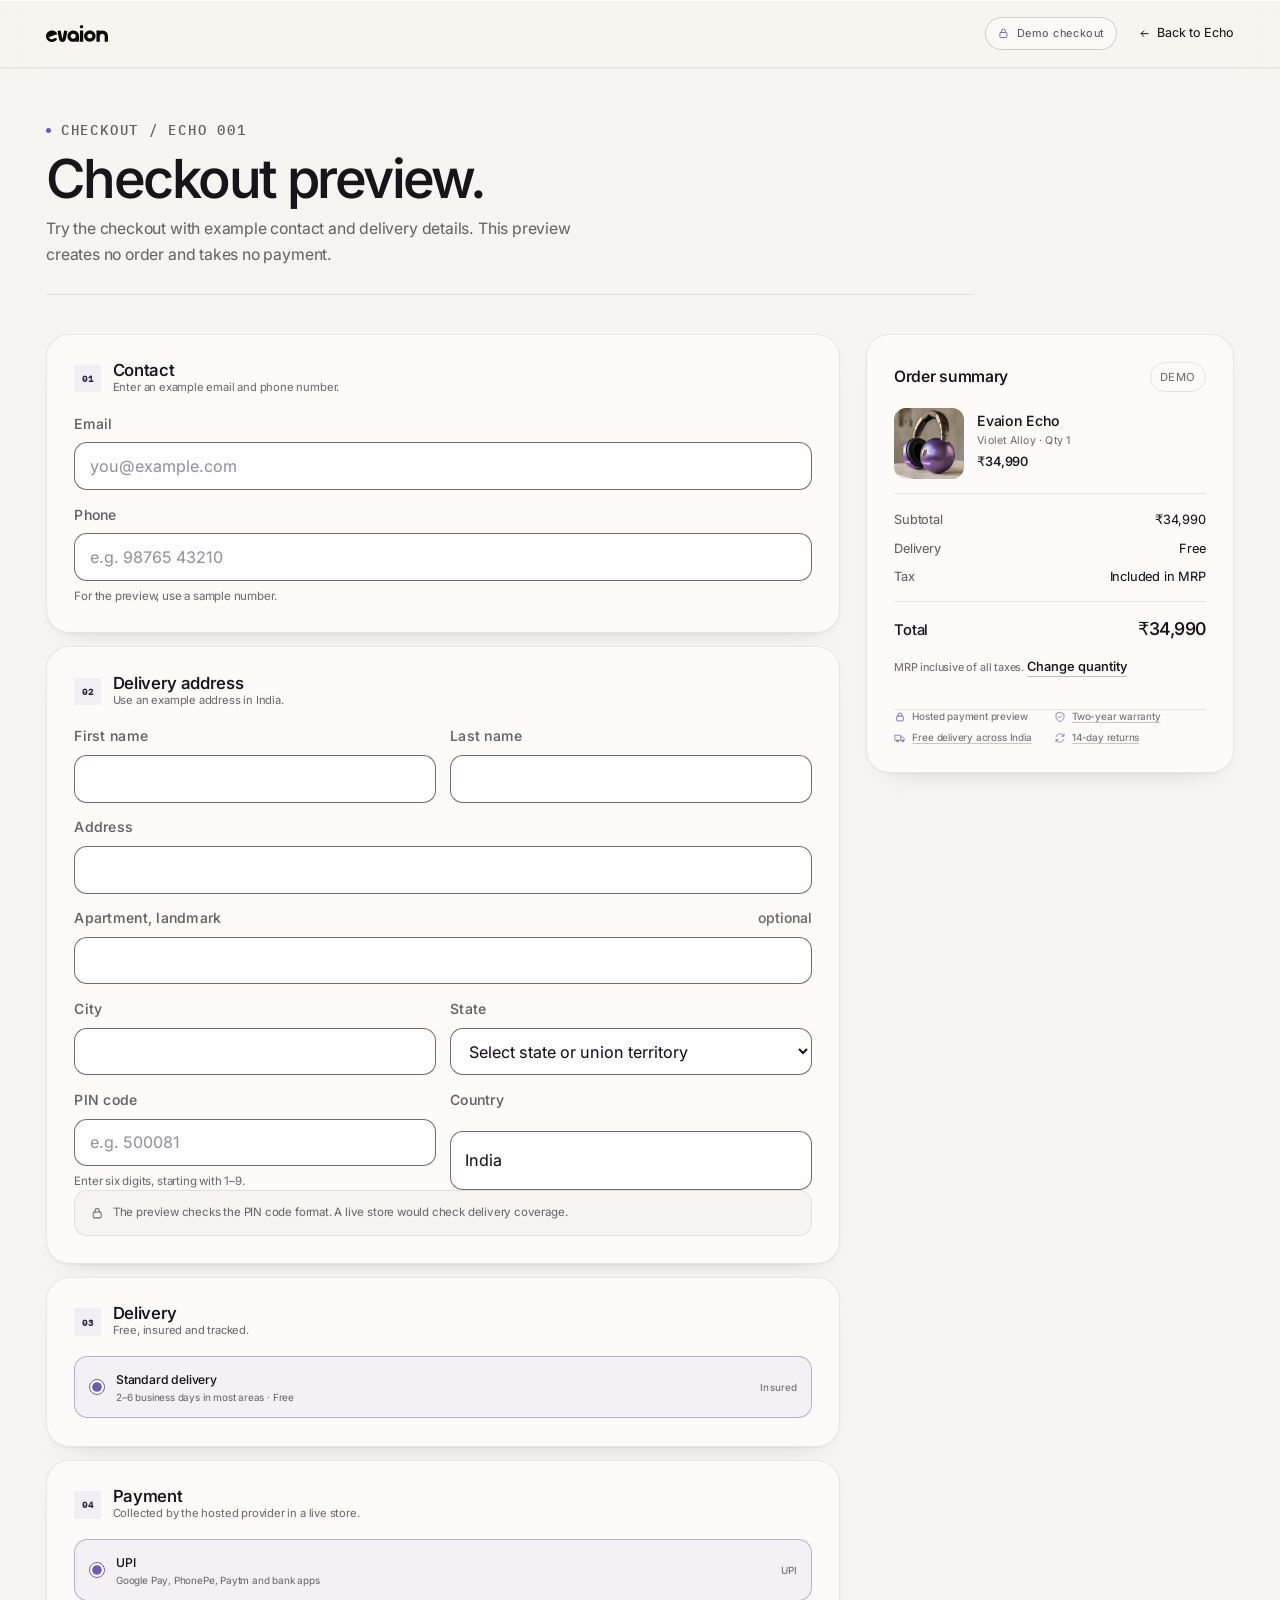
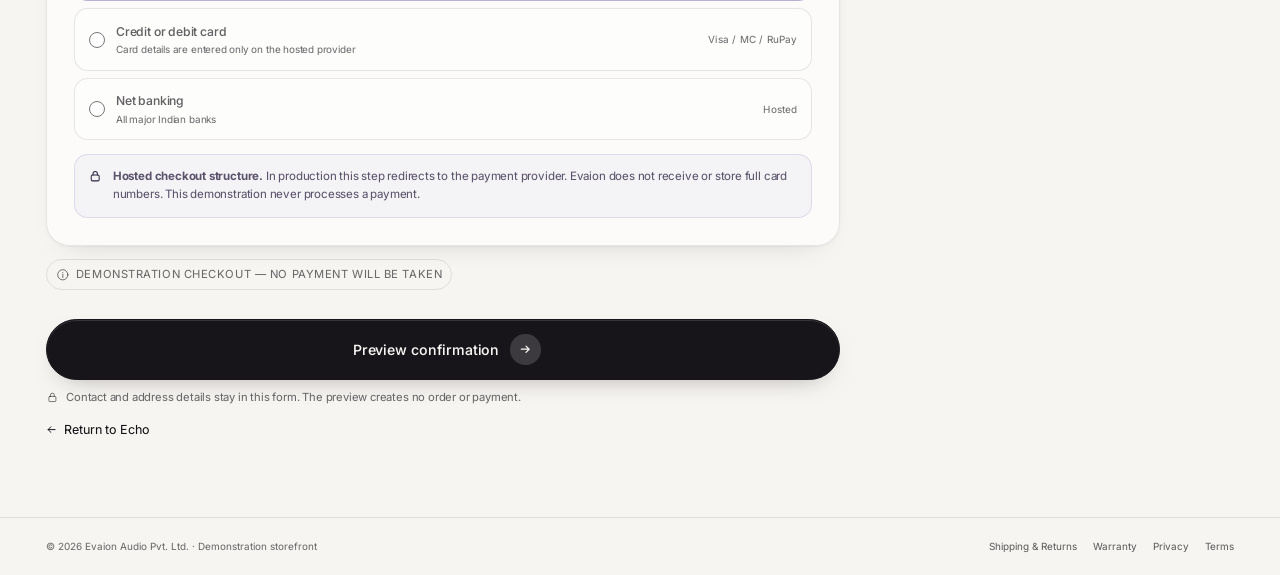
==== commit 9544a7dd: "Add files via upload" ====
--- a/checkout.html
+++ b/checkout.html
@@ -8,9 +8,9 @@
 
   <meta name="viewport" content="width=device-width, initial-scale=1">
 
-  <title>Secure checkout — Evaion Echo | Evaion</title>
-
-  <meta name="description" content="Complete your Evaion Echo order. ₹34,990 inclusive of taxes, free delivery across India. Static storefront demonstration.">
+  <title>Checkout preview — Evaion Echo | Evaion</title>
+
+  <meta name="description" content="Preview the Evaion Echo checkout with example contact and delivery details.">
 
   <meta name="theme-color" content="#141017">
 
@@ -24,9 +24,9 @@
 
   <meta property="og:site_name" content="Evaion">
 
-  <meta property="og:title" content="Secure checkout — Evaion Echo">
-
-  <meta property="og:description" content="Complete your Evaion Echo order. Demonstration checkout.">
+  <meta property="og:title" content="Checkout preview — Evaion Echo">
+
+  <meta property="og:description" content="Preview the Evaion Echo checkout.">
 
   <meta property="og:url" content="https://evaion.in/checkout.html">
 
@@ -40,9 +40,9 @@
 
   <meta name="twitter:card" content="summary_large_image">
 
-  <meta name="twitter:title" content="Secure checkout — Evaion Echo">
-
-  <meta name="twitter:description" content="Complete your Evaion Echo order. Demonstration checkout.">
+  <meta name="twitter:title" content="Checkout preview — Evaion Echo">
+
+  <meta name="twitter:description" content="Preview the Evaion Echo checkout.">
 
   <meta name="twitter:image" content="https://evaion.in/assets/og-echo.jpg">
 
@@ -90,7 +90,7 @@
 
         <svg viewBox="0 0 20 20" fill="none" stroke="currentColor" stroke-width="1.4" stroke-linecap="round" stroke-linejoin="round" aria-hidden="true"><rect x="4.5" y="8.5" width="11" height="8" rx="1.6"/><path d="M7 8.5V6.4a3 3 0 0 1 6 0v2.1"/></svg>
 
-        <span>Secure checkout</span>
+        <span>Demo checkout</span>
 
       </span>
 
@@ -110,6 +110,9 @@
 
   <main id="main">
 
+    <span id="quantity-2" hidden></span>
+    <span id="quantity-3" hidden></span>
+
     <section class="checkout-main">
 
       <div class="shell">
@@ -118,9 +121,9 @@
 
           <p class="eyebrow eyebrow--dot">Checkout / Echo 001</p>
 
-          <h1 id="checkout-title">Complete your order.</h1>
-
-          <p>One product, one finish. Delivery and payment are confirmed before any charge is made.</p>
+          <h1 id="checkout-title">Checkout preview.</h1>
+
+          <p>Try the checkout with example contact and delivery details. This preview creates no order and takes no payment.</p>
 
         </div>
 
@@ -128,7 +131,9 @@
 
         <div class="checkout-grid">
 
-          <form class="checkout-form" action="confirmation.html" method="get" aria-labelledby="checkout-title">
+          <p class="checkout-mobile-total"><span>Order total</span><strong><span class="quantity-value quantity-1">₹34,990</span><span class="quantity-value quantity-2">₹69,980</span><span class="quantity-value quantity-3">₹1,04,970</span></strong></p>
+
+          <form class="checkout-form" action="confirmation.html" method="get" autocomplete="off" aria-labelledby="checkout-title">
 
             <section class="form-card" aria-labelledby="step-contact">
 
@@ -136,7 +141,7 @@
 
                 <span class="form-card__num">01</span>
 
-                <div><h2 id="step-contact">Contact</h2><p>For delivery updates and the GST invoice.</p></div>
+                <div><h2 id="step-contact">Contact</h2><p>Enter an example email and phone number.</p></div>
 
               </div>
 
@@ -146,7 +151,7 @@
 
                   <label class="field__label" for="co-email">Email</label>
 
-                  <input id="co-email" name="email" type="email" autocomplete="email" placeholder="you@example.com" required>
+                  <input id="co-email" type="email" placeholder="you@example.com" required>
 
                 </div>
 
@@ -154,9 +159,9 @@
 
                   <label class="field__label" for="co-phone">Phone</label>
 
-                  <input id="co-phone" name="phone" type="tel" autocomplete="tel" inputmode="tel" placeholder="+91" required>
-
-                  <p class="field__hint">Used only for delivery updates. See our <a href="privacy.html">privacy policy</a>.</p>
+                  <input id="co-phone" type="tel" inputmode="tel" placeholder="e.g. 98765 43210" required>
+
+                  <p class="field__hint">For the preview, use a sample number.</p>
 
                 </div>
 
@@ -172,7 +177,7 @@
 
                 <span class="form-card__num">02</span>
 
-                <div><h2 id="step-delivery">Delivery address</h2><p>India only at launch.</p></div>
+                <div><h2 id="step-delivery">Delivery address</h2><p>Use an example address in India.</p></div>
 
               </div>
 
@@ -182,7 +187,7 @@
 
                   <label class="field__label" for="co-first">First name</label>
 
-                  <input id="co-first" name="first-name" type="text" autocomplete="given-name" required>
+                  <input id="co-first" type="text" required>
 
                 </div>
 
@@ -190,7 +195,7 @@
 
                   <label class="field__label" for="co-last">Last name</label>
 
-                  <input id="co-last" name="last-name" type="text" autocomplete="family-name" required>
+                  <input id="co-last" type="text" required>
 
                 </div>
 
@@ -198,7 +203,7 @@
 
                   <label class="field__label" for="co-address">Address</label>
 
-                  <input id="co-address" name="address" type="text" autocomplete="street-address" required>
+                  <input id="co-address" type="text" required>
 
                 </div>
 
@@ -206,7 +211,7 @@
 
                   <label class="field__label" for="co-landmark">Apartment, landmark <span class="optional">optional</span></label>
 
-                  <input id="co-landmark" name="landmark" type="text" autocomplete="address-line2">
+                  <input id="co-landmark" type="text">
 
                 </div>
 
@@ -214,7 +219,7 @@
 
                   <label class="field__label" for="co-city">City</label>
 
-                  <input id="co-city" name="city" type="text" autocomplete="address-level2" required>
+                  <input id="co-city" type="text" required>
 
                 </div>
 
@@ -222,31 +227,49 @@
 
                   <label class="field__label" for="co-state">State</label>
 
-                  <select id="co-state" name="state" autocomplete="address-level1" required>
-
-                    <option value="">Select state</option>
-
+                  <select id="co-state" required>
+
+                    <option value="">Select state or union territory</option>
+                  <optgroup label="States">
+                    <option>Andhra Pradesh</option>
+                    <option>Arunachal Pradesh</option>
+                    <option>Assam</option>
+                    <option>Bihar</option>
+                    <option>Chhattisgarh</option>
+                    <option>Goa</option>
+                    <option>Gujarat</option>
+                    <option>Haryana</option>
+                    <option>Himachal Pradesh</option>
+                    <option>Jharkhand</option>
+                    <option>Karnataka</option>
+                    <option>Kerala</option>
+                    <option>Madhya Pradesh</option>
+                    <option>Maharashtra</option>
+                    <option>Manipur</option>
+                    <option>Meghalaya</option>
+                    <option>Mizoram</option>
+                    <option>Nagaland</option>
+                    <option>Odisha</option>
+                    <option>Punjab</option>
+                    <option>Rajasthan</option>
+                    <option>Sikkim</option>
+                    <option>Tamil Nadu</option>
                     <option>Telangana</option>
-
-                    <option>Andhra Pradesh</option>
-
-                    <option>Karnataka</option>
-
-                    <option>Maharashtra</option>
-
-                    <option>Tamil Nadu</option>
-
+                    <option>Tripura</option>
+                    <option>Uttar Pradesh</option>
+                    <option>Uttarakhand</option>
+                    <option>West Bengal</option>
+                  </optgroup>
+                  <optgroup label="Union territories">
+                    <option>Andaman and Nicobar Islands</option>
+                    <option>Chandigarh</option>
+                    <option>Dadra and Nagar Haveli and Daman and Diu</option>
                     <option>Delhi</option>
-
-                    <option>West Bengal</option>
-
-                    <option>Gujarat</option>
-
-                    <option>Rajasthan</option>
-
-                    <option>Kerala</option>
-
-                    <option>Other Indian state</option>
+                    <option>Jammu and Kashmir</option>
+                    <option>Ladakh</option>
+                    <option>Lakshadweep</option>
+                    <option>Puducherry</option>
+                  </optgroup>
 
                   </select>
 
@@ -254,9 +277,11 @@
 
                 <div class="field">
 
-                  <label class="field__label" for="co-pin">Pincode</label>
-
-                  <input id="co-pin" name="pincode" type="text" inputmode="numeric" pattern="[1-9][0-9]{5}" maxlength="6" autocomplete="postal-code" placeholder="6 digits" required>
+                  <label class="field__label" for="co-pin">PIN code</label>
+
+                  <input id="co-pin" type="text" inputmode="numeric" pattern="[1-9][0-9]{5}" maxlength="6" placeholder="e.g. 500081" aria-describedby="pin-hint" required>
+
+                  <p class="field__hint" id="pin-hint">Enter six digits, starting with 1–9.</p>
 
                 </div>
 
@@ -264,13 +289,13 @@
 
                   <label class="field__label" for="co-country">Country</label>
 
-                  <input id="co-country" name="country" type="text" value="India" autocomplete="country-name" readonly>
-
-                </div>
-
-              </div>
-
-              <p class="form-note"><svg viewBox="0 0 20 20" fill="none" stroke="currentColor" stroke-width="1.4" stroke-linecap="round" stroke-linejoin="round" aria-hidden="true"><rect x="4.5" y="8.5" width="11" height="8" rx="1.6"/><path d="M7 8.5V6.4a3 3 0 0 1 6 0v2.1"/></svg><span>Your details are used for this order only. Serviceability is confirmed after checkout in a live store.</span></p>
+                  <input id="co-country" type="text" value="India" readonly>
+
+                </div>
+
+              </div>
+
+              <p class="form-note"><svg viewBox="0 0 20 20" fill="none" stroke="currentColor" stroke-width="1.4" stroke-linecap="round" stroke-linejoin="round" aria-hidden="true"><rect x="4.5" y="8.5" width="11" height="8" rx="1.6"/><path d="M7 8.5V6.4a3 3 0 0 1 6 0v2.1"/></svg><span>The preview checks the PIN code format. A live store would check delivery coverage.</span></p>
 
             </section>
 
@@ -292,7 +317,7 @@
 
                   <input type="radio" name="shipping-method" value="standard" checked>
 
-                  <span class="pay-opt__body"><strong>Standard delivery</strong><span>2–5 business days · Free</span></span>
+                  <span class="pay-opt__body"><strong>Standard delivery</strong><span>2–6 business days in most areas · Free</span></span>
 
                   <span class="pay-opt__logos">Insured</span>
 
@@ -368,13 +393,13 @@
 
               <button class="btn btn--primary btn--lg btn--block" type="submit">
 
-                Place demo order
+                Preview confirmation
 
                 <span class="btn__icon" aria-hidden="true"><svg viewBox="0 0 16 16" fill="none" stroke="currentColor" stroke-width="1.6" stroke-linecap="round" stroke-linejoin="round"><path d="M3 8h10M9 4l4 4-4 4"/></svg></span>
 
               </button>
 
-              <p class="checkout-cta__note"><svg viewBox="0 0 20 20" fill="none" stroke="currentColor" stroke-width="1.4" stroke-linecap="round" stroke-linejoin="round" aria-hidden="true"><rect x="4.5" y="8.5" width="11" height="8" rx="1.6"/><path d="M7 8.5V6.4a3 3 0 0 1 6 0v2.1"/></svg><span>This static build does not submit payment details or create an order. The button opens the demonstration confirmation page.</span></p>
+              <p class="checkout-cta__note"><svg viewBox="0 0 20 20" fill="none" stroke="currentColor" stroke-width="1.4" stroke-linecap="round" stroke-linejoin="round" aria-hidden="true"><rect x="4.5" y="8.5" width="11" height="8" rx="1.6"/><path d="M7 8.5V6.4a3 3 0 0 1 6 0v2.1"/></svg><span>Contact and address details stay in this form. The preview creates no order or payment.</span></p>
 
             </div>
 
@@ -412,9 +437,9 @@
 
                   <h3>Evaion Echo</h3>
 
-                  <p>Violet Alloy / Qty 1</p>
-
-                  <strong>₹34,990</strong>
+                  <p>Violet Alloy · Qty <span class="quantity-value quantity-1">1</span><span class="quantity-value quantity-2">2</span><span class="quantity-value quantity-3">3</span></p>
+
+                  <strong><span class="quantity-value quantity-1">₹34,990</span><span class="quantity-value quantity-2">₹69,980</span><span class="quantity-value quantity-3">₹1,04,970</span></strong>
 
                 </div>
 
@@ -424,31 +449,31 @@
 
               <div class="summary-lines">
 
-                <div class="summary-line"><span>Subtotal</span><span>₹34,990</span></div>
+                <div class="summary-line"><span>Subtotal</span><span><span class="quantity-value quantity-1">₹34,990</span><span class="quantity-value quantity-2">₹69,980</span><span class="quantity-value quantity-3">₹1,04,970</span></span></div>
 
                 <div class="summary-line"><span>Delivery</span><span>Free</span></div>
 
                 <div class="summary-line"><span>Tax</span><span>Included in MRP</span></div>
 
-                <div class="summary-line summary-line--total"><span>Total</span><span>₹34,990</span></div>
-
-              </div>
-
-
-
-              <p class="summary-note">MRP inclusive of all taxes. The quantity selected on the Echo page is not carried into this static checkout; one unit is shown.</p>
+                <div class="summary-line summary-line--total"><span>Total</span><span><span class="quantity-value quantity-1">₹34,990</span><span class="quantity-value quantity-2">₹69,980</span><span class="quantity-value quantity-3">₹1,04,970</span></span></div>
+
+              </div>
+
+
+
+              <p class="summary-note">MRP inclusive of all taxes. <a class="text-link" href="echo.html#buy">Change quantity</a></p>
 
 
 
               <div class="checkout-perks">
 
-                <span class="checkout-perk"><svg viewBox="0 0 20 20" fill="none" stroke="currentColor" stroke-width="1.4" stroke-linecap="round" stroke-linejoin="round" aria-hidden="true"><rect x="4.5" y="8.5" width="11" height="8" rx="1.6"/><path d="M7 8.5V6.4a3 3 0 0 1 6 0v2.1"/></svg> Secure hosted payment</span>
-
-                <span class="checkout-perk"><svg viewBox="0 0 24 24" fill="none" stroke="currentColor" stroke-width="1.4" stroke-linecap="round" stroke-linejoin="round" aria-hidden="true"><path d="M12 2.8 20 6v5.6c0 4.7-3.4 7.8-8 9.6-4.6-1.8-8-4.9-8-9.6V6Z"/><path d="m8.5 11.5 2.4 2.4 4.6-4.6"/></svg> Two-year warranty</span>
-
-                <span class="checkout-perk"><svg viewBox="0 0 24 24" fill="none" stroke="currentColor" stroke-width="1.4" stroke-linecap="round" stroke-linejoin="round" aria-hidden="true"><path d="M2.5 6.5h11v10h-11zM13.5 10h4l3 3v3.5h-7"/><circle cx="6.5" cy="18" r="1.7"/><circle cx="17.5" cy="18" r="1.7"/></svg> Free delivery across India</span>
-
-                <span class="checkout-perk"><svg viewBox="0 0 24 24" fill="none" stroke="currentColor" stroke-width="1.4" stroke-linecap="round" stroke-linejoin="round" aria-hidden="true"><path d="M4.5 9a8 8 0 0 1 13.7-2.7L20 8"/><path d="M20 4v4.5h-4.5"/><path d="M19.5 15a8 8 0 0 1-13.7 2.7L4 16"/><path d="M4 20v-4.5h4.5"/></svg> 14-day returns</span>
+                <span class="checkout-perk"><svg viewBox="0 0 20 20" fill="none" stroke="currentColor" stroke-width="1.4" stroke-linecap="round" stroke-linejoin="round" aria-hidden="true"><rect x="4.5" y="8.5" width="11" height="8" rx="1.6"/><path d="M7 8.5V6.4a3 3 0 0 1 6 0v2.1"/></svg> Hosted payment preview</span>
+
+                <span class="checkout-perk"><svg viewBox="0 0 24 24" fill="none" stroke="currentColor" stroke-width="1.4" stroke-linecap="round" stroke-linejoin="round" aria-hidden="true"><path d="M12 2.8 20 6v5.6c0 4.7-3.4 7.8-8 9.6-4.6-1.8-8-4.9-8-9.6V6Z"/><path d="m8.5 11.5 2.4 2.4 4.6-4.6"/></svg> <a href="warranty.html#coverage">Two-year warranty</a></span>
+
+                <span class="checkout-perk"><svg viewBox="0 0 24 24" fill="none" stroke="currentColor" stroke-width="1.4" stroke-linecap="round" stroke-linejoin="round" aria-hidden="true"><path d="M2.5 6.5h11v10h-11zM13.5 10h4l3 3v3.5h-7"/><circle cx="6.5" cy="18" r="1.7"/><circle cx="17.5" cy="18" r="1.7"/></svg> <a href="shipping.html#delivery">Free delivery across India</a></span>
+
+                <span class="checkout-perk"><svg viewBox="0 0 24 24" fill="none" stroke="currentColor" stroke-width="1.4" stroke-linecap="round" stroke-linejoin="round" aria-hidden="true"><path d="M4.5 9a8 8 0 0 1 13.7-2.7L20 8"/><path d="M20 4v4.5h-4.5"/><path d="M19.5 15a8 8 0 0 1-13.7 2.7L4 16"/><path d="M4 20v-4.5h4.5"/></svg> <a href="shipping.html#returns">14-day returns</a></span>
 
               </div>
 
--- a/css/style.css
+++ b/css/style.css
@@ -269,10 +269,15 @@
   overflow-x: clip;
 }
 
-body:has(#nav-open:checked),
 body:has(#cart-open:checked),
 body:has(#cart-filled:checked) {
   overflow: hidden;
+}
+
+@media (width < 56.25rem) {
+  body:has(#nav-open:checked) {
+    overflow: hidden;
+  }
 }
 
 img,
@@ -1374,11 +1379,15 @@
 }
 
 .menu-btn {
+  --menu-line-gap: 0.3rem;
+  --menu-line-height: 1px;
+  --menu-line-offset: calc(var(--menu-line-gap) + var(--menu-line-height));
+
   display: inline-flex;
   flex-direction: column;
   align-items: center;
   justify-content: center;
-  gap: 0.3rem;
+  gap: var(--menu-line-gap);
   width: 2.75rem;
   height: 2.75rem;
   border: 1px solid rgba(243, 240, 251, 0.16);
@@ -1391,7 +1400,7 @@
 .menu-btn span {
   display: block;
   width: 0.95rem;
-  height: 1px;
+  height: var(--menu-line-height);
   background: currentColor;
   transition: transform var(--dur-2) var(--ease), opacity var(--dur-1) var(--ease);
 }
@@ -1407,16 +1416,16 @@
   outline-offset: 3px;
 }
 
-body:has(#nav-open:checked) .menu-btn span:first-child {
-  transform: translateY(0.2rem) rotate(45deg);
-}
-
-body:has(#nav-open:checked) .menu-btn span:nth-child(2) {
+#nav-open:checked + .menu-btn span:first-child {
+  transform: translateY(var(--menu-line-offset)) rotate(45deg);
+}
+
+#nav-open:checked + .menu-btn span:nth-child(2) {
   opacity: 0;
 }
 
-body:has(#nav-open:checked) .menu-btn span:last-child {
-  transform: translateY(-0.2rem) rotate(-45deg);
+#nav-open:checked + .menu-btn span:last-child {
+  transform: translateY(calc(-1 * var(--menu-line-offset))) rotate(-45deg);
 }
 
 .nav-sheet {
@@ -4391,9 +4400,14 @@
   gap: 0.45rem;
 }
 
+.buy-actions,
+.buy-actions .mode-buy,
+.buy-actions__secondary {
+  gap: 0.65rem;
+}
+
 .buy-actions {
   display: grid;
-  gap: 0.55rem;
 }
 
 .buy-actions .btn {
@@ -4403,7 +4417,6 @@
 .buy-actions__secondary {
   display: grid;
   grid-template-columns: 1fr 1fr;
-  gap: 0.55rem;
 }
 
 .stock-line {
@@ -4537,7 +4550,7 @@
   font-size: 0.66rem;
 }
 
-.panel-trust div {
+.panel-trust a {
   display: flex;
   align-items: center;
   gap: 0.5rem;
@@ -4595,6 +4608,29 @@
 
 [data-sales-mode="waitlist"] .mode-waitlist.btn {
   display: inline-flex;
+}
+
+/* Hide actions for the other sales modes, including shared closing controls. */
+[data-sales-mode="buy"] :is(.mode-preorder, .mode-waitlist),
+[data-sales-mode="preorder"] :is(.mode-buy, .mode-waitlist, .qty-row.purchase-only, .p-total.purchase-only),
+[data-sales-mode="waitlist"] :is(.mode-buy, .mode-preorder, .purchase-only),
+.waitlist-result:not(:target) {
+  display: none;
+}
+
+/* Echo reads the selected radio; the static checkout reads the URL fragment. */
+.page-product:not(:has(#pq2:checked, #pq3:checked)) .quantity-link:not(.quantity-1),
+.page-product:has(#pq2:checked) .quantity-link:not(.quantity-2),
+.page-product:has(#pq3:checked) .quantity-link:not(.quantity-3),
+.checkout-main .quantity-value:not(.quantity-1),
+body:has(#quantity-2:target) .checkout-main .quantity-value:not(.quantity-2),
+body:has(#quantity-3:target) .checkout-main .quantity-value:not(.quantity-3) {
+  display: none;
+}
+
+body:has(#quantity-2:target) .checkout-main .quantity-2,
+body:has(#quantity-3:target) .checkout-main .quantity-3 {
+  display: inline;
 }
 
 .waitlist-form {
@@ -10542,11 +10578,6 @@
   font-size: 0.8rem;
 }
 
-.policy-contact {
-  border-radius: 0.5rem;
-  background: #ffffff;
-}
-
 /* 43. Checkout
    ========================================================================== */
 .page-checkout {
--- a/css/editorial.css
+++ b/css/editorial.css
@@ -1,2549 +1,2549 @@
-/* ==========================================================================
-   Evaion — editorial bold layer
-
-   Loaded after css/style.css. This layer turns the storefront from a quiet
-   product catalogue into a large-format editorial object: viewport-scale
-   display type, full-bleed colour fields, a strict 12-column grid and
-   ledger-like data tables.
-
-   Rules
-   - 12 columns, fluid gutter, max 100rem.
-   - One accent: Violet Alloy. Paper and ink carry the page.
-   - Display type is Inter 650–700, uppercase, tight tracking, line-height
-     between 0.78 and 0.9.
-   - Body copy never exceeds 38rem. Micro labels stay at 0.62rem / 0.14em.
-   - No new animation. Only state feedback that already exists.
-   ========================================================================== */
-
-/* 01. Tokens and page frame
-   ========================================================================== */
-:root {
-  --ed-ink: #0c0c0e;
-  --ed-ink-soft: #1b1b1f;
-  --ed-paper: #f6f5f1;
-  --ed-paper-deep: #eceae4;
-  --ed-violet: #6c5fae;
-  --ed-violet-deep: #2b2340;
-  --ed-violet-light: #c9bdf4;
-  --ed-line: rgba(12, 12, 14, 0.14);
-  --ed-line-strong: rgba(12, 12, 14, 0.3);
-  --ed-line-light: rgba(246, 245, 241, 0.26);
-  --ed-gap: clamp(0.85rem, 1.5vw, 1.5rem);
-  --ed-gut: clamp(1.1rem, 3.4vw, 3.25rem);
-  --ed-max: 100rem;
-  --ed-display: clamp(3.2rem, 12.5vw, 11.5rem);
-  --ed-title: clamp(2.8rem, 8.4vw, 8rem);
-  --ed-heading: clamp(2rem, 4.8vw, 4.4rem);
-  --ed-micro: 0.62rem;
-  --ed-body: clamp(0.95rem, 1.05vw, 1.06rem);
-  --gut: var(--ed-gut);
-  --max: var(--ed-max);
-}
-
-body {
-  background: var(--ed-paper);
-  color: var(--ed-ink);
-}
-
-.shell {
-  width: min(100% - (var(--ed-gut) * 2), var(--ed-max));
-}
-
-::selection {
-  background: var(--ed-violet);
-  color: var(--ed-paper);
-}
-
-:where(h1, h2, h3, h4) {
-  font-family: var(--font-display);
-}
-
-.ed-grid {
-  display: grid;
-  grid-template-columns: minmax(0, 1fr);
-  gap: var(--ed-gap);
-}
-
-.ed-grid > * {
-  min-width: 0;
-  grid-column: 1 / -1;
-}
-
-.ed-micro {
-  margin: 0;
-  font-family: var(--font-body);
-  font-size: var(--ed-micro);
-  font-weight: 600;
-  line-height: 1.4;
-  letter-spacing: 0.14em;
-  text-transform: uppercase;
-}
-
-.ed-display {
-  margin: 0;
-  font-family: var(--font-display);
-  font-size: var(--ed-display);
-  font-weight: 700;
-  line-height: 0.8;
-  letter-spacing: -0.07em;
-  text-transform: uppercase;
-}
-
-.ed-arrow-link {
-  display: inline-flex;
-  gap: 0.65rem;
-  align-items: center;
-  padding-bottom: 0.35rem;
-  border-bottom: 1px solid currentColor;
-  color: inherit;
-  font-size: 0.68rem;
-  font-weight: 600;
-  letter-spacing: 0.12em;
-  text-transform: uppercase;
-  text-decoration: none;
-}
-
-.ed-arrow-link svg {
-  width: 0.8rem;
-  height: 0.8rem;
-  transition: transform 180ms ease;
-}
-
-.ed-arrow-link:hover svg {
-  transform: translateX(0.2rem);
-}
-
-/* 02. Header
-   ========================================================================== */
-.site-head,
-.site-head.checkout-head,
-body.page-product .site-head,
-body.page-checkout .site-head,
-body.page-confirm .site-head {
-  border-bottom: 1px solid var(--ed-ink);
-  background: var(--ed-paper);
-  color: var(--ed-ink);
-  box-shadow: none;
-  backdrop-filter: none;
-  -webkit-backdrop-filter: none;
-}
-
-.headbar,
-.checkout-head .headbar {
-  height: clamp(3.4rem, 4.2vw, 4.2rem);
-  gap: 1.25rem;
-}
-
-.brand__plate,
-.foot-brand .brand__plate {
-  padding: 0;
-  background: transparent;
-  box-shadow: none;
-}
-
-.brand__word {
-  width: clamp(4.2rem, 5vw, 5.2rem);
-  filter: none;
-  opacity: 1;
-}
-
-.brand:hover .brand__plate {
-  box-shadow: none;
-  transform: none;
-}
-
-.nav {
-  gap: clamp(1rem, 2.2vw, 2.4rem);
-}
-
-.nav__link {
-  padding: 0.55rem 0;
-  border-radius: 0;
-  color: rgba(12, 12, 14, 0.6);
-  font-size: var(--ed-micro);
-  font-weight: 600;
-  letter-spacing: 0.14em;
-  text-transform: uppercase;
-}
-
-.nav__link:hover {
-  background: transparent;
-  color: var(--ed-ink);
-}
-
-.nav__link[aria-current="page"] {
-  color: var(--ed-ink);
-}
-
-.nav__link[aria-current="page"]::before {
-  display: none;
-}
-
-.nav__link[aria-current="page"]::after {
-  position: absolute;
-  right: 0;
-  bottom: -0.18rem;
-  left: 0;
-  height: 2px;
-  background: var(--ed-violet);
-  content: "";
-  opacity: 1;
-}
-
-.site-head .icon-btn,
-.site-head .cart-trigger,
-.site-head .menu-btn {
-  border-color: rgba(12, 12, 14, 0.18);
-  color: var(--ed-ink);
-  background: transparent;
-}
-
-.site-head .icon-btn:hover,
-.site-head .cart-trigger:hover,
-.site-head .menu-btn:hover {
-  border-color: var(--ed-ink);
-  background: rgba(12, 12, 14, 0.05);
-}
-
-.site-head .cart-trigger {
-  border-radius: 0;
-}
-
-.site-head .menu-btn {
-  border-radius: 0;
-}
-
-.cart-drawer .icon-btn {
-  border-radius: 0;
-}
-
-.site-head .cart-count {
-  border-color: var(--ed-ink);
-  background: var(--ed-ink);
-  color: var(--ed-paper);
-  font-family: var(--font-body);
-  font-weight: 600;
-}
-
-.site-head .menu-btn span {
-  background: currentColor;
-}
-
-/* Full-screen menu: paper, type-led, no decoration. */
-.nav-sheet {
-  background: var(--ed-paper);
-  color: var(--ed-ink);
-}
-
-.nav-sheet::before {
-  display: none;
-}
-
-.nav-sheet__top {
-  border-bottom-color: var(--ed-line-strong);
-  color: var(--ed-ink);
-}
-
-.nav-sheet__top .mono {
-  color: rgba(12, 12, 14, 0.58);
-}
-
-.nav-sheet__top .mono[style] {
-  color: var(--ed-violet-deep) !important;
-}
-
-.nav-sheet__links a {
-  padding-block: clamp(0.55rem, 1.25vw, 0.85rem);
-  border-bottom-color: var(--ed-line-strong);
-  color: var(--ed-ink);
-  font-size: clamp(2rem, 8.4vw, 4.4rem);
-  font-weight: 700;
-  line-height: 0.9;
-  letter-spacing: -0.06em;
-  text-transform: uppercase;
-}
-
-.nav-sheet__links a span:first-child {
-  color: var(--ed-violet);
-  font-family: var(--font-body);
-  font-size: 0.62rem;
-  font-weight: 600;
-  letter-spacing: 0.14em;
-}
-
-.nav-sheet__links a:hover {
-  color: var(--ed-violet-deep);
-}
-
-.nav-sheet__links a svg {
-  color: var(--ed-violet-deep);
-  opacity: 0.8;
-}
-
-.nav-sheet__foot {
-  border-top-color: var(--ed-line-strong);
-  color: var(--ed-ink);
-}
-
-.nav-sheet__foot-links a,
-.nav-sheet__note {
-  color: rgba(12, 12, 14, 0.68);
-}
-
-/* 03. Footer: a solid violet block with a cropped wordmark.
-   ========================================================================== */
-.site-foot {
-  position: relative;
-  overflow: hidden;
-  padding-top: clamp(2.6rem, 4vw, 4rem);
-  padding-bottom: 0;
-  background: var(--ed-violet);
-  color: var(--ed-paper);
-}
-
-.site-foot::before {
-  display: none;
-}
-
-.site-foot::after {
-  position: static;
-  z-index: auto;
-  display: block;
-  height: auto;
-  margin-top: clamp(2.4rem, 4.5vw, 4rem);
-  margin-bottom: -0.12em;
-  background: none;
-  color: var(--ed-ink);
-  font-family: var(--font-display);
-  font-size: clamp(6.5rem, 30vw, 30rem);
-  font-weight: 700;
-  line-height: 0.68;
-  letter-spacing: -0.075em;
-  text-align: center;
-  text-transform: uppercase;
-  content: "EVAION";
-  opacity: 1;
-  pointer-events: none;
-}
-
-.foot-top {
-  padding-bottom: clamp(2rem, 4vw, 3rem);
-  border-bottom: 1px solid var(--ed-line-light);
-}
-
-.foot-brand__line {
-  color: var(--ed-paper);
-  font-size: 0.94rem;
-}
-
-.foot-brand__line .serif {
-  color: inherit;
-}
-
-.foot-contact {
-  color: var(--ed-paper);
-  font-size: 0.76rem;
-}
-
-.foot-brand .brand__word {
-  width: 5rem;
-  filter: invert(1);
-}
-
-.foot-col h2 {
-  color: var(--ed-paper);
-  font-size: 0.62rem;
-  font-weight: 600;
-  letter-spacing: 0.14em;
-}
-
-.foot-col a {
-  color: var(--ed-paper);
-  font-size: 0.8rem;
-}
-
-.foot-col a:hover {
-  color: var(--ed-paper);
-}
-
-.foot-bottom {
-  border-top-color: var(--ed-line-light);
-  color: var(--ed-paper);
-  font-size: 0.66rem;
-}
-
-.foot-bottom__legal a {
-  color: var(--ed-paper);
-}
-
-.foot-bottom__legal a:hover {
-  color: var(--ed-paper);
-}
-
-/* 04. Controls
-   ========================================================================== */
-.btn {
-  min-height: 3.15rem;
-  padding: 0.85rem 1.2rem;
-  border-width: 1px;
-  border-radius: 0;
-  font-family: var(--font-body);
-  font-size: 0.66rem;
-  font-weight: 650;
-  letter-spacing: 0.13em;
-  text-transform: uppercase;
-}
-
-.btn--primary {
-  border-color: var(--ed-ink);
-  background: var(--ed-ink);
-  color: var(--ed-paper);
-  box-shadow: none;
-}
-
-.btn--primary:hover {
-  border-color: var(--ed-violet-deep);
-  background: var(--ed-violet-deep);
-  opacity: 1;
-  box-shadow: none;
-}
-
-.theme-dark .btn--primary,
-.ed-hero .btn--primary,
-.ed-close .btn--primary {
-  border-color: var(--ed-paper);
-  background: var(--ed-paper);
-  color: var(--ed-ink);
-}
-
-.theme-dark .btn--primary:hover,
-.ed-hero .btn--primary:hover,
-.ed-close .btn--primary:hover {
-  border-color: var(--ed-violet-light);
-  background: var(--ed-violet-light);
-  color: var(--ed-ink);
-}
-
-.btn--ghost {
-  border-color: currentColor;
-  background: transparent;
-  color: inherit;
-  backdrop-filter: none;
-  -webkit-backdrop-filter: none;
-}
-
-.btn--ghost:hover {
-  border-color: currentColor;
-  background: rgba(127, 127, 127, 0.1);
-}
-
-.btn--outline {
-  border-color: var(--ed-line-strong);
-  color: var(--ed-ink);
-}
-
-.btn--outline:hover {
-  border-color: var(--ed-ink);
-  background: transparent;
-  color: var(--ed-ink);
-}
-
-.btn__icon {
-  border-radius: 0;
-}
-
-.tag {
-  min-height: 1.75rem;
-  border-radius: 0;
-  font-size: 0.6rem;
-  font-weight: 600;
-  letter-spacing: 0.1em;
-  text-transform: uppercase;
-}
-
-.eyebrow {
-  font-family: var(--font-body);
-  font-size: 0.62rem;
-  font-weight: 600;
-  letter-spacing: 0.14em;
-}
-
-.eyebrow::before {
-  background: var(--ed-violet);
-  opacity: 1;
-}
-
-.text-link {
-  font-size: 0.68rem;
-  font-weight: 600;
-  letter-spacing: 0.1em;
-  text-transform: uppercase;
-}
-
-.field input,
-.field select,
-.field textarea {
-  min-height: 3.15rem;
-  border-color: var(--ed-line-strong);
-  border-radius: 0;
-  background: #fff;
-}
-
-.field input:focus-visible,
-.field select:focus-visible,
-.field textarea:focus-visible {
-  border-color: var(--ed-violet-deep);
-  outline: 2px solid var(--ed-violet-deep);
-  outline-offset: 2px;
-}
-
-/* 05. Home — hero
-   ========================================================================== */
-.ed-hero {
-  position: relative;
-  overflow: clip;
-  min-height: calc(100svh - 4.2rem);
-  background: var(--ed-ink);
-  color: var(--ed-paper);
-}
-
-.ed-hero__media {
-  position: absolute;
-  inset: 0;
-  margin: 0;
-}
-
-.ed-hero__media img {
-  width: 100%;
-  height: 100%;
-  object-fit: cover;
-  object-position: 61% 44%;
-  filter: saturate(0.9) contrast(1.04);
-}
-
-.ed-hero::before {
-  position: absolute;
-  z-index: 1;
-  inset: 0;
-  background:
-    linear-gradient(90deg, rgba(12, 12, 14, 0.94) 0%, rgba(12, 12, 14, 0.76) 38%, rgba(12, 12, 14, 0.2) 72%, rgba(12, 12, 14, 0.58) 100%),
-    linear-gradient(0deg, rgba(12, 12, 14, 0.86) 0%, rgba(12, 12, 14, 0) 46%);
-  content: "";
-  pointer-events: none;
-}
-
-.ed-hero__grid {
-  position: relative;
-  z-index: 2;
-  display: flex;
-  flex-direction: column;
-  justify-content: space-between;
-  min-height: calc(100svh - 4.2rem);
-  padding-block: clamp(1rem, 2vw, 1.6rem);
-}
-
-.ed-hero__top {
-  display: grid;
-  grid-template-columns: repeat(3, minmax(0, 1fr));
-  gap: 1rem;
-  padding-bottom: 0.9rem;
-  border-bottom: 1px solid rgba(246, 245, 241, 0.35);
-  color: rgba(246, 245, 241, 0.88);
-  font-size: var(--ed-micro);
-  font-weight: 600;
-  letter-spacing: 0.14em;
-  text-transform: uppercase;
-}
-
-.ed-hero__top span:nth-child(2) {
-  text-align: center;
-}
-
-.ed-hero__top span:last-child {
-  text-align: right;
-}
-
-.ed-hero__title {
-  margin: clamp(1.5rem, 3vw, 2.5rem) 0 0;
-  color: var(--ed-paper);
-  font-family: var(--font-display);
-  font-size: var(--ed-display);
-  font-weight: 700;
-  line-height: 0.78;
-  letter-spacing: -0.075em;
-  text-transform: uppercase;
-}
-
-.ed-hero__title span {
-  display: block;
-}
-
-.ed-hero__title span:last-child {
-  color: var(--ed-violet-light);
-}
-
-/* Below 1280px the narrower hero crop puts the brightest part of the cup
-   behind the last display line. Paper and a deeper scrim keep that large text
-   above the 3:1 threshold; violet-light returns at 1280px, where the wider
-   composition measures 3.29:1. */
-@media (max-width: 79.99rem) {
-  .ed-hero::before {
-    background:
-      linear-gradient(90deg, rgba(12, 12, 14, 0.94) 0%, rgba(12, 12, 14, 0.78) 38%, rgba(12, 12, 14, 0.34) 72%, rgba(12, 12, 14, 0.6) 100%),
-      linear-gradient(0deg, rgba(12, 12, 14, 0.9) 0%, rgba(12, 12, 14, 0) 46%);
-  }
-
-  .ed-hero__title span:last-child {
-    color: var(--ed-paper);
-  }
-}
-
-.ed-hero__foot {
-  display: grid;
-  grid-template-columns: minmax(0, 1.2fr) minmax(0, 0.8fr);
-  gap: 1.4rem 2rem;
-  align-items: end;
-  margin-top: clamp(1.4rem, 3vw, 2.5rem);
-  padding-top: 1.1rem;
-  border-top: 1px solid rgba(246, 245, 241, 0.35);
-}
-
-.ed-hero__lede {
-  max-width: 31rem;
-  color: rgba(246, 245, 241, 0.92);
-  font-size: var(--ed-body);
-  line-height: 1.6;
-}
-
-.ed-hero__actions {
-  display: flex;
-  flex-wrap: wrap;
-  gap: 0.75rem 1.2rem;
-  align-items: center;
-  justify-content: flex-end;
-}
-
-.ed-hero__actions .btn--primary {
-  border-color: var(--ed-violet);
-  background: var(--ed-violet);
-  color: var(--ed-paper);
-}
-
-.ed-hero__actions .btn--primary:hover {
-  border-color: var(--ed-paper);
-  background: var(--ed-paper);
-  color: var(--ed-ink);
-}
-
-.ed-hero__actions .ed-arrow-link {
-  color: var(--ed-paper);
-}
-
-.ed-hero__facts {
-  grid-column: 1 / -1;
-  display: grid;
-  grid-template-columns: repeat(3, minmax(0, 1fr));
-  gap: 1rem;
-  margin: 0;
-  padding-top: 1rem;
-  border-top: 1px solid rgba(246, 245, 241, 0.24);
-}
-
-.ed-hero__facts dt {
-  color: rgba(246, 245, 241, 0.7);
-  font-size: 0.6rem;
-  font-weight: 600;
-  letter-spacing: 0.14em;
-  text-transform: uppercase;
-}
-
-.ed-hero__facts dd {
-  margin: 0.3rem 0 0;
-  color: var(--ed-paper);
-  font-size: 0.82rem;
-}
-
-/* 06. Home — ledger
-   ========================================================================== */
-.ed-ledger {
-  padding-block: clamp(3.4rem, 5.8vw, 6rem);
-  background: var(--ed-paper);
-  color: var(--ed-ink);
-}
-
-.ed-bar {
-  display: grid;
-  grid-template-columns: repeat(3, minmax(0, 1fr));
-  gap: 1rem;
-  padding-bottom: 0.85rem;
-  border-bottom: 1px solid var(--ed-ink);
-  font-size: var(--ed-micro);
-  font-weight: 600;
-  letter-spacing: 0.14em;
-  text-transform: uppercase;
-}
-
-.ed-bar span:nth-child(2) {
-  text-align: center;
-}
-
-.ed-bar span:last-child {
-  text-align: right;
-}
-
-.ed-ledger__display {
-  position: relative;
-  display: flex;
-  align-items: flex-start;
-  padding-top: clamp(1.6rem, 3vw, 2.8rem);
-}
-
-.ed-ledger__display h2 {
-  position: relative;
-  z-index: 0;
-  margin: 0;
-  font-family: var(--font-display);
-  font-size: clamp(6rem, 25vw, 22rem);
-  font-weight: 700;
-  line-height: 0.66;
-  letter-spacing: -0.085em;
-  text-transform: uppercase;
-}
-
-.ed-period {
-  color: var(--ed-violet);
-}
-
-.ed-ledger__card {
-  position: absolute;
-  z-index: 1;
-  top: 0;
-  right: 18%;
-  width: clamp(5.5rem, 10.5vw, 9.5rem);
-  margin: 0;
-  aspect-ratio: 4 / 5;
-  overflow: hidden;
-  border: 1px solid var(--ed-ink);
-  background: var(--ed-paper-deep);
-}
-
-.ed-ledger__card img {
-  width: 100%;
-  height: 100%;
-  object-fit: cover;
-}
-
-.ed-ledger__intro {
-  margin-top: clamp(1.6rem, 3vw, 2.6rem);
-}
-
-.ed-ledger__intro .ed-micro {
-  align-self: start;
-}
-
-.ed-ledger__lede {
-  margin: 0;
-  max-width: 35rem;
-  font-size: clamp(1.1rem, 1.8vw, 1.5rem);
-  line-height: 1.35;
-  letter-spacing: -0.025em;
-}
-
-.ed-ledger__intro .ed-arrow-link {
-  justify-self: start;
-  align-self: end;
-}
-
-.ed-ledger__intro .ed-arrow-link svg {
-  width: 0.9rem;
-  height: 0.9rem;
-}
-
-.ed-table {
-  width: 100%;
-  margin-top: clamp(2.4rem, 4.4vw, 4rem);
-  border-collapse: collapse;
-  font-variant-numeric: tabular-nums;
-}
-
-.ed-table caption {
-  padding-bottom: 0.7rem;
-  color: rgba(12, 12, 14, 0.6);
-  font-size: var(--ed-micro);
-  font-weight: 600;
-  letter-spacing: 0.14em;
-  text-align: left;
-  text-transform: uppercase;
-}
-
-.ed-table th,
-.ed-table td {
-  padding: 0.85rem 0.75rem 0.85rem 0;
-  border-top: 1px solid var(--ed-line-strong);
-  text-align: left;
-  vertical-align: top;
-}
-
-.ed-table thead th {
-  padding-block: 0.5rem;
-  border-top: 1px solid var(--ed-ink);
-  color: rgba(12, 12, 14, 0.58);
-  font-size: 0.58rem;
-  font-weight: 600;
-  letter-spacing: 0.14em;
-  text-transform: uppercase;
-}
-
-.ed-table tbody th {
-  width: 26%;
-  font-size: 0.76rem;
-  font-weight: 650;
-  letter-spacing: 0.08em;
-  text-transform: uppercase;
-}
-
-.ed-table tbody td {
-  font-size: clamp(0.9rem, 1.05vw, 1.02rem);
-}
-
-.ed-table tbody td:nth-child(2) {
-  width: 28%;
-}
-
-.ed-table tbody td:last-child {
-  color: rgba(12, 12, 14, 0.62);
-  font-size: 0.78rem;
-}
-
-.ed-table__key th,
-.ed-table__key td {
-  border-color: var(--ed-ink);
-  background: var(--ed-ink);
-  color: var(--ed-paper);
-}
-
-.ed-table__key th {
-  padding-left: 0.8rem;
-}
-
-.ed-table tbody tr.ed-table__key td:last-child {
-  color: rgba(246, 245, 241, 0.78);
-}
-
-/* 07. Home — mechanism
-   ========================================================================== */
-.ed-mechanism {
-  padding-block: clamp(3.6rem, 6.4vw, 6.5rem);
-  background: var(--ed-violet);
-  color: var(--ed-paper);
-}
-
-.ed-section-top {
-  display: flex;
-  flex-wrap: wrap;
-  gap: 0.5rem 1.5rem;
-  align-items: center;
-  justify-content: space-between;
-  padding-bottom: 0.9rem;
-  border-bottom: 1px solid rgba(246, 245, 241, 0.45);
-  color: var(--ed-paper);
-  font-size: var(--ed-micro);
-  font-weight: 600;
-  letter-spacing: 0.14em;
-  text-transform: uppercase;
-}
-
-.ed-mechanism__head {
-  display: grid;
-  grid-template-columns: minmax(0, 1.35fr) minmax(0, 0.65fr);
-  gap: 1.5rem 2.5rem;
-  align-items: end;
-  margin-block: clamp(2rem, 4vw, 3.4rem);
-}
-
-.ed-mechanism__head h2 {
-  margin: 0;
-  font-family: var(--font-display);
-  font-size: clamp(3.6rem, 9.4vw, 9rem);
-  font-weight: 700;
-  line-height: 0.8;
-  letter-spacing: -0.075em;
-  text-transform: uppercase;
-}
-
-.ed-mechanism__head p {
-  max-width: 30rem;
-  margin: 0;
-  color: var(--ed-paper);
-  font-size: var(--ed-body);
-  line-height: 1.6;
-}
-
-.ed-mechanism__grid {
-  display: grid;
-  grid-template-columns: minmax(0, 1.2fr) minmax(0, 0.8fr);
-  gap: clamp(1.5rem, 3vw, 3rem);
-  align-items: start;
-}
-
-.ed-mechanism__figure {
-  margin: 0;
-}
-
-.ed-mechanism__figure svg {
-  display: block;
-  width: 100%;
-  max-width: none;
-  height: auto;
-  padding: clamp(1rem, 2.4vw, 2rem);
-  border: 1px solid rgba(246, 245, 241, 0.55);
-  border-radius: 0;
-  background: transparent;
-  color: var(--ed-paper);
-}
-
-.ed-mechanism__figure svg circle[fill="#efeafb"] {
-  fill: rgba(246, 245, 241, 0.08);
-}
-
-.ed-mechanism__figure svg g {
-  stroke-width: 2;
-}
-
-.ed-mechanism__figure figcaption {
-  display: flex;
-  flex-wrap: wrap;
-  gap: 0.4rem 1rem;
-  align-items: center;
-  justify-content: space-between;
-  margin-top: 0.7rem;
-  color: var(--ed-paper);
-  font-size: 0.62rem;
-  font-weight: 600;
-  letter-spacing: 0.12em;
-  text-transform: uppercase;
-}
-
-.ed-steps {
-  display: grid;
-  gap: 1.2rem;
-  margin: 0;
-  padding: 0;
-  list-style: none;
-}
-
-.ed-steps li {
-  display: grid;
-  grid-template-columns: 2.2rem minmax(0, 1fr);
-  gap: 0.8rem;
-  padding-top: 0.9rem;
-  border-top: 1px solid rgba(246, 245, 241, 0.4);
-}
-
-.ed-steps li > span {
-  color: var(--ed-paper);
-  font-size: 0.66rem;
-  font-weight: 600;
-  letter-spacing: 0.12em;
-}
-
-.ed-steps h3 {
-  margin: 0 0 0.3rem;
-  color: var(--ed-paper);
-  font-size: 1.15rem;
-  font-weight: 600;
-  letter-spacing: -0.025em;
-}
-
-.ed-steps p {
-  max-width: 27rem;
-  margin: 0;
-  color: var(--ed-paper);
-  font-size: 0.85rem;
-  line-height: 1.6;
-}
-
-/* 08. Home — materials
-   ========================================================================== */
-.ed-materials {
-  padding-block: clamp(3.6rem, 6.4vw, 6.5rem);
-  background: var(--ed-paper);
-  color: var(--ed-ink);
-}
-
-.ed-materials__head {
-  display: grid;
-  grid-template-columns: minmax(0, 1.25fr) minmax(0, 0.75fr);
-  gap: 1.5rem 2.5rem;
-  align-items: end;
-  margin-bottom: clamp(1.8rem, 3.4vw, 3rem);
-}
-
-.ed-materials__head h2 {
-  margin: 0;
-  font-family: var(--font-display);
-  font-size: clamp(3.4rem, 8.6vw, 8.4rem);
-  font-weight: 700;
-  line-height: 0.8;
-  letter-spacing: -0.075em;
-  text-transform: uppercase;
-}
-
-.ed-materials__head p {
-  max-width: 29rem;
-  margin: 0;
-  color: rgba(12, 12, 14, 0.68);
-  font-size: var(--ed-body);
-  line-height: 1.6;
-}
-
-.ed-materials__grid {
-  margin-top: 0;
-}
-
-.ed-materials__media {
-  margin: 0;
-  overflow: hidden;
-  border: 1px solid var(--ed-ink);
-  background: var(--ed-paper-deep);
-}
-
-.ed-materials__media img {
-  display: block;
-  width: 100%;
-  height: 100%;
-  aspect-ratio: 16 / 10;
-  object-fit: cover;
-}
-
-.ed-materials__copy {
-  align-self: end;
-}
-
-.ed-materials__list {
-  margin: 1.4rem 0 0;
-  border-top: 1px solid var(--ed-ink);
-}
-
-.ed-materials__list div {
-  display: grid;
-  grid-template-columns: 7rem minmax(0, 1fr);
-  gap: 1rem;
-  padding-block: 0.8rem;
-  border-bottom: 1px solid var(--ed-line);
-}
-
-.ed-materials__list dt {
-  color: rgba(12, 12, 14, 0.58);
-  font-size: 0.6rem;
-  font-weight: 600;
-  letter-spacing: 0.12em;
-  text-transform: uppercase;
-}
-
-.ed-materials__list dd {
-  margin: 0;
-  font-size: 0.84rem;
-  line-height: 1.5;
-}
-
-.ed-materials__copy .ed-arrow-link {
-  margin-top: 1.6rem;
-}
-
-/* 09. Home — gallery
-   ========================================================================== */
-.ed-gallery {
-  padding-block: clamp(3.6rem, 6.4vw, 6.5rem);
-  background: var(--ed-ink);
-  color: var(--ed-paper);
-}
-
-.ed-gallery__head {
-  display: flex;
-  flex-wrap: wrap;
-  gap: 1rem 2rem;
-  align-items: end;
-  justify-content: space-between;
-  padding-bottom: 1rem;
-  border-bottom: 1px solid var(--ed-line-light);
-}
-
-.ed-gallery__head h2 {
-  margin: 0;
-  font-family: var(--font-display);
-  font-size: clamp(3rem, 7.6vw, 7.4rem);
-  font-weight: 700;
-  line-height: 0.8;
-  letter-spacing: -0.07em;
-  text-transform: uppercase;
-}
-
-.ed-gallery__head p {
-  max-width: 27rem;
-  margin: 0;
-  color: rgba(246, 245, 241, 0.82);
-  font-size: var(--ed-body);
-  line-height: 1.6;
-}
-
-.ed-gallery__grid {
-  margin-top: clamp(1.6rem, 3vw, 2.4rem);
-  align-items: start;
-}
-
-.ed-gallery__item {
-  margin: 0;
-}
-
-.ed-gallery__item img {
-  display: block;
-  width: 100%;
-  height: auto;
-  aspect-ratio: 4 / 5;
-  object-fit: cover;
-  filter: saturate(0.92);
-}
-
-.ed-gallery__item figcaption {
-  display: flex;
-  flex-wrap: wrap;
-  gap: 0.35rem 1rem;
-  align-items: center;
-  justify-content: space-between;
-  margin-top: 0.65rem;
-  color: rgba(246, 245, 241, 0.82);
-  font-size: 0.6rem;
-  font-weight: 600;
-  letter-spacing: 0.12em;
-  text-transform: uppercase;
-}
-
-/* 10. Home — numbers
-   ========================================================================== */
-.ed-numbers {
-  padding-block: clamp(3.4rem, 5.8vw, 6rem);
-  background: var(--ed-paper);
-  color: var(--ed-ink);
-}
-
-.ed-numbers__head {
-  display: grid;
-  grid-template-columns: minmax(0, 1.2fr) minmax(0, 0.8fr);
-  gap: 1.4rem 2.5rem;
-  align-items: end;
-  padding-top: 0.9rem;
-  border-top: 1px solid var(--ed-ink);
-}
-
-.ed-numbers__head h2 {
-  margin: 0;
-  font-family: var(--font-display);
-  font-size: clamp(2.8rem, 7.4vw, 7rem);
-  font-weight: 700;
-  line-height: 0.82;
-  letter-spacing: -0.07em;
-  text-transform: uppercase;
-}
-
-.ed-numbers__head p {
-  max-width: 29rem;
-  margin: 0;
-  color: rgba(12, 12, 14, 0.68);
-  font-size: var(--ed-body);
-  line-height: 1.6;
-}
-
-.ed-numbers__grid {
-  display: grid;
-  grid-template-columns: repeat(4, minmax(0, 1fr));
-  gap: 0;
-  margin: clamp(1.8rem, 3.4vw, 3rem) 0 0;
-  border-top: 1px solid var(--ed-ink);
-}
-
-.ed-numbers__grid div {
-  padding: 1.1rem 1rem 0 0;
-  border-right: 1px solid var(--ed-line);
-}
-
-.ed-numbers__grid div:last-child {
-  border-right: 0;
-}
-
-.ed-numbers__grid dt {
-  color: rgba(12, 12, 14, 0.58);
-  font-size: 0.6rem;
-  font-weight: 600;
-  letter-spacing: 0.13em;
-  text-transform: uppercase;
-}
-
-.ed-numbers__grid dd {
-  display: flex;
-  gap: 0.45rem;
-  align-items: baseline;
-  margin: 0.4rem 0 0;
-  font-family: var(--font-display);
-  font-size: clamp(2.8rem, 6.4vw, 6.6rem);
-  font-weight: 700;
-  line-height: 0.86;
-  letter-spacing: -0.07em;
-  font-variant-numeric: tabular-nums;
-}
-
-.ed-numbers__grid dd span {
-  color: rgba(12, 12, 14, 0.6);
-  font-family: var(--font-body);
-  font-size: 0.66rem;
-  font-weight: 600;
-  letter-spacing: 0.08em;
-  text-transform: uppercase;
-}
-
-.ed-numbers__foot {
-  margin-top: 1.8rem;
-}
-
-/* 11. Home — closing
-   ========================================================================== */
-.ed-close {
-  padding-block: clamp(3.8rem, 6.5vw, 6.8rem);
-  background: var(--ed-ink);
-  color: var(--ed-paper);
-}
-
-.ed-close__copy {
-  align-self: end;
-}
-
-.ed-close h2 {
-  margin: 0;
-  font-family: var(--font-display);
-  font-size: clamp(3.6rem, 9.6vw, 9.6rem);
-  font-weight: 700;
-  line-height: 0.8;
-  letter-spacing: -0.075em;
-  text-transform: uppercase;
-}
-
-.ed-close h2 span {
-  display: block;
-  color: var(--ed-violet-light);
-}
-
-.ed-close p {
-  max-width: 29rem;
-  margin: 1.3rem 0 0;
-  color: rgba(246, 245, 241, 0.86);
-  font-size: var(--ed-body);
-  line-height: 1.6;
-}
-
-.ed-close__actions {
-  display: flex;
-  flex-wrap: wrap;
-  gap: 0.75rem 1rem;
-  align-items: center;
-  margin-top: 1.7rem;
-}
-
-.ed-close__fine {
-  margin-top: 1.2rem;
-  color: rgba(246, 245, 241, 0.8);
-  font-size: 0.68rem;
-}
-
-.ed-close__media {
-  align-self: stretch;
-  margin: 0;
-  overflow: hidden;
-  border: 1px solid var(--ed-line-light);
-}
-
-.ed-close__media img {
-  display: block;
-  width: 100%;
-  height: 100%;
-  object-fit: cover;
-}
-
-/* 12. Product page
-   ========================================================================== */
-.page-product,
-.page-product main {
-  background: var(--ed-paper);
-}
-
-.breadcrumb {
-  padding-block: 1.1rem 0.8rem;
-  border-bottom: 1px solid var(--ed-line);
-  color: rgba(12, 12, 14, 0.6);
-  font-family: var(--font-body);
-  font-size: 0.6rem;
-  font-weight: 600;
-  letter-spacing: 0.13em;
-  text-transform: uppercase;
-}
-
-.ed-product-display {
-  display: flex;
-  flex-wrap: wrap;
-  gap: 0.4rem 1.5rem;
-  align-items: flex-end;
-  justify-content: space-between;
-  margin: 0;
-  padding-block: clamp(1.2rem, 2.6vw, 2.2rem) clamp(0.4rem, 1vw, 0.8rem);
-  border-bottom: 1px solid var(--ed-ink);
-  color: var(--ed-ink);
-  font-family: var(--font-display);
-  font-size: clamp(5.5rem, 18vw, 17rem);
-  font-weight: 700;
-  line-height: 0.66;
-  letter-spacing: -0.085em;
-  text-transform: uppercase;
-}
-
-.ed-product-display span {
-  padding-bottom: 0.45em;
-  color: rgba(12, 12, 14, 0.62);
-  font-family: var(--font-body);
-  font-size: 0.6rem;
-  font-weight: 600;
-  letter-spacing: 0.14em;
-  white-space: nowrap;
-}
-
-.product-grid {
-  grid-template-columns: minmax(0, 7fr) minmax(19rem, 5fr);
-  gap: clamp(1.4rem, 2.8vw, 3rem);
-  padding-top: clamp(1.2rem, 2.4vw, 2rem);
-}
-
-.p-gallery__stage {
-  border: 1px solid var(--ed-ink);
-  border-radius: 0;
-  background: var(--ed-paper-deep);
-}
-
-.p-gallery__frame {
-  border-radius: 0;
-}
-
-.p-gallery__frame img {
-  border-radius: 0;
-}
-
-.p-gallery__cap {
-  border-radius: 0;
-  font-size: 0.58rem;
-  letter-spacing: 0.12em;
-}
-
-.p-gallery__thumbs {
-  gap: 0.45rem;
-  grid-template-columns: repeat(4, minmax(0, 1fr));
-}
-
-.p-gallery__thumb {
-  border: 1px solid var(--ed-line-strong);
-  border-radius: 0;
-}
-
-.p-gallery__thumb:hover {
-  border-color: var(--ed-ink);
-}
-
-.product-panel {
-  padding: clamp(1.2rem, 2.3vw, 1.8rem);
-  border: 1px solid var(--ed-ink);
-  border-radius: 0;
-  background: #fff;
-  box-shadow: none;
-}
-
-.product-panel__title {
-  font-family: var(--font-display);
-  font-size: clamp(2.7rem, 3.8vw, 4.1rem);
-  font-weight: 700;
-  line-height: 0.86;
-  letter-spacing: -0.07em;
-  text-transform: uppercase;
-}
-
-.product-panel__title span {
-  display: block;
-  margin-top: 0.5rem;
-  color: var(--ed-violet-deep);
-  font-family: var(--font-body);
-  font-size: 0.64rem;
-  font-weight: 600;
-  letter-spacing: 0.13em;
-  text-transform: uppercase;
-}
-
-.product-panel__desc {
-  color: rgba(12, 12, 14, 0.7);
-  font-size: 0.88rem;
-  line-height: 1.6;
-}
-
-.price {
-  font-family: var(--font-display);
-  font-size: clamp(2.2rem, 3.2vw, 3.4rem);
-  font-weight: 700;
-  letter-spacing: -0.06em;
-}
-
-.price small {
-  font-family: var(--font-body);
-  font-size: 0.58rem;
-  letter-spacing: 0.08em;
-}
-
-.finish,
-.qty-row {
-  border-top: 1px solid var(--ed-line);
-  padding-top: 0.9rem;
-}
-
-.finish__label,
-.qty-row__label {
-  font-size: 0.6rem;
-  font-weight: 600;
-  letter-spacing: 0.12em;
-  text-transform: uppercase;
-}
-
-.qty label {
-  border-radius: 0;
-}
-
-.p-total {
-  color: rgba(12, 12, 14, 0.64);
-  font-size: 0.68rem;
-}
-
-.qty,
-.price-flag,
-.finish__option,
-.pay-opt {
-  border-radius: 0;
-}
-
-.buy-actions .btn {
-  border-radius: 0;
-}
-
-.mobile-buy__price span {
-  color: rgba(246, 245, 241, 0.78);
-}
-
-.stock-line,
-.panel-trust {
-  border-top-color: var(--ed-line);
-}
-
-.product-section {
-  padding-block: clamp(3.2rem, 5.6vw, 5.6rem);
-}
-
-.product-head {
-  display: grid;
-  grid-template-columns: repeat(12, minmax(0, 1fr));
-  gap: 0.7rem 1rem;
-  align-items: end;
-  margin-bottom: clamp(1.6rem, 3vw, 2.6rem);
-  padding-top: 0.9rem;
-  border-top: 1px solid var(--ed-ink);
-}
-
-.product-head .eyebrow {
-  grid-column: 1 / span 3;
-  align-self: start;
-}
-
-.product-head h2 {
-  grid-column: 4 / span 7;
-  max-width: none;
-  margin: 0;
-  font-family: var(--font-display);
-  font-size: clamp(2.5rem, 5.4vw, 5.1rem);
-  font-weight: 700;
-  line-height: 0.9;
-  letter-spacing: -0.065em;
-  text-transform: uppercase;
-}
-
-.product-head p:last-child {
-  grid-column: 4 / span 6;
-  margin: 0.6rem 0 0;
-}
-
-.box-grid {
-  gap: 0;
-  border-top: 1px solid var(--ed-ink);
-}
-
-.box-item {
-  padding: 1.1rem 1rem 1.5rem 0;
-  border: 0;
-  border-right: 1px solid var(--ed-line);
-  border-bottom: 1px solid var(--ed-line);
-  border-radius: 0;
-  background: transparent;
-  box-shadow: none;
-}
-
-.box-item:last-child {
-  border-right: 0;
-}
-
-.box-item__num {
-  font-family: var(--font-display);
-  font-size: clamp(1.6rem, 2.4vw, 2.4rem);
-  font-weight: 700;
-  letter-spacing: -0.06em;
-  color: var(--ed-ink);
-}
-
-.box-item__icon {
-  color: var(--ed-violet);
-}
-
-.box-item h3 {
-  font-size: 1.02rem;
-  font-weight: 600;
-}
-
-.box-item p {
-  color: rgba(12, 12, 14, 0.64);
-  font-size: 0.8rem;
-}
-
-.feature-grid {
-  gap: 0;
-  border-top: 1px solid var(--ed-ink);
-}
-
-.feature-card {
-  padding: 1.1rem 1.1rem 1.5rem 0;
-  border: 0;
-  border-right: 1px solid var(--ed-line);
-  border-bottom: 1px solid var(--ed-line);
-  border-radius: 0;
-  background: transparent;
-  box-shadow: none;
-}
-
-.feature-card:last-child {
-  border-right: 0;
-}
-
-.feature-card__icon {
-  color: var(--ed-violet);
-}
-
-.feature-card h3 {
-  font-size: 1.12rem;
-  font-weight: 600;
-  letter-spacing: -0.025em;
-}
-
-.feature-card p {
-  color: rgba(12, 12, 14, 0.66);
-  font-size: 0.84rem;
-  line-height: 1.6;
-}
-
-.specs-grid {
-  grid-template-columns: minmax(0, 4fr) minmax(0, 8fr);
-  gap: clamp(1.8rem, 4vw, 4rem);
-}
-
-.specs-aside .sec-head__title {
-  font-size: clamp(2.6rem, 4.6vw, 4.6rem);
-  text-transform: uppercase;
-}
-
-.spec-table {
-  border-collapse: collapse;
-  font-variant-numeric: tabular-nums;
-}
-
-.spec-table caption {
-  color: rgba(12, 12, 14, 0.58);
-  font-size: 0.6rem;
-  font-weight: 600;
-  letter-spacing: 0.12em;
-  text-align: left;
-  text-transform: uppercase;
-}
-
-.spec-table th,
-.spec-table td {
-  padding: 0.85rem 0.6rem 0.85rem 0;
-  border-top: 1px solid var(--ed-line);
-  vertical-align: top;
-}
-
-.spec-table tr:first-child th,
-.spec-table tr:first-child td {
-  border-top-color: var(--ed-ink);
-}
-
-.spec-table th {
-  width: 28%;
-  color: rgba(12, 12, 14, 0.62);
-  font-size: 0.66rem;
-  font-weight: 600;
-  letter-spacing: 0.08em;
-  text-transform: uppercase;
-}
-
-.spec-table td {
-  font-size: 0.84rem;
-}
-
-.care-grid {
-  gap: clamp(1.4rem, 3vw, 3rem);
-}
-
-.care-photo {
-  border: 1px solid var(--ed-ink);
-  border-radius: 0;
-}
-
-.care-photo figcaption {
-  font-size: 0.58rem;
-  letter-spacing: 0.12em;
-}
-
-.care-panel h2 {
-  font-size: clamp(2.2rem, 4.4vw, 4.4rem);
-  font-weight: 700;
-  line-height: 0.92;
-  letter-spacing: -0.06em;
-  text-transform: uppercase;
-}
-
-.care-list dt {
-  font-size: 0.6rem;
-  font-weight: 600;
-  letter-spacing: 0.12em;
-  text-transform: uppercase;
-}
-
-.care-list dd {
-  font-size: 0.84rem;
-  line-height: 1.6;
-}
-
-.faq-item {
-  border-top-color: var(--ed-line-strong);
-}
-
-.faq-item summary {
-  padding-block: 1rem;
-  font-size: clamp(1.05rem, 1.6vw, 1.35rem);
-  font-weight: 550;
-  letter-spacing: -0.025em;
-}
-
-.faq-item__body p {
-  color: rgba(12, 12, 14, 0.7);
-  font-size: 0.9rem;
-}
-
-.compliance {
-  border-radius: 0;
-}
-
-.compliance h2 {
-  font-size: clamp(2rem, 3.6vw, 3.6rem);
-  font-weight: 700;
-  letter-spacing: -0.055em;
-  text-transform: uppercase;
-}
-
-.compliance-grid div {
-  border-top-color: var(--ed-line);
-}
-
-.cta-band {
-  background: var(--ed-violet);
-  color: var(--ed-paper);
-}
-
-.cta-band::before,
-.cta-band__rings {
-  display: none;
-}
-
-.cta-band__title {
-  font-size: clamp(3.4rem, 8vw, 8rem);
-  font-weight: 700;
-  line-height: 0.8;
-  letter-spacing: -0.075em;
-  text-transform: uppercase;
-}
-
-.cta-band__copy .eyebrow {
-  color: var(--ed-paper);
-}
-
-.cta-band .eyebrow--dot::before {
-  background: var(--ed-ink);
-  box-shadow: 0 0 0 0.28rem rgba(12, 12, 14, 0.18);
-}
-
-.cta-band__copy p {
-  color: var(--ed-paper);
-}
-
-.cta-band__title .serif {
-  color: var(--ed-ink);
-}
-
-.cta-band__price span {
-  color: var(--ed-paper);
-}
-
-.cta-band__box {
-  border: 1px solid rgba(246, 245, 241, 0.55);
-  border-radius: 0;
-  background: transparent;
-  box-shadow: none;
-}
-
-.cta-band__price strong {
-  font-family: var(--font-display);
-  font-weight: 700;
-  letter-spacing: -0.05em;
-}
-
-.cta-band__list {
-  color: var(--ed-paper);
-}
-
-.cta-band .btn--primary {
-  border-color: var(--ed-paper);
-  background: var(--ed-paper);
-  color: var(--ed-ink);
-}
-
-.cta-band .btn--primary:hover {
-  border-color: var(--ed-ink);
-  background: var(--ed-ink);
-  color: var(--ed-paper);
-}
-
-/* 13. Editorial and policy pages
-   ========================================================================== */
-.page-hero,
-.page-hero.policy-hero {
-  padding-block: clamp(2.2rem, 4vw, 3.8rem) clamp(1.8rem, 3.2vw, 2.8rem);
-  border-bottom: 1px solid var(--ed-ink);
-  background: var(--ed-paper);
-  color: var(--ed-ink);
-}
-
-.page-hero__inner,
-.page-hero--art .page-hero__inner {
-  display: grid;
-  grid-template-columns: repeat(12, minmax(0, 1fr));
-  gap: 0.8rem 1rem;
-  max-width: none;
-  margin-inline: auto;
-}
-
-.policy-hero .page-hero__inner {
-  max-width: none;
-}
-
-.page-hero__copy {
-  display: contents;
-}
-
-.page-hero__inner > .eyebrow,
-.page-hero__copy > .eyebrow,
-.page-hero__title,
-.page-hero__lede,
-.page-hero__meta {
-  grid-column: 1 / -1;
-}
-
-.page-hero__title {
-  max-width: none;
-  margin: 0.5rem 0 0;
-  font-family: var(--font-display);
-  font-size: clamp(3.1rem, 9.2vw, 8.8rem);
-  font-weight: 700;
-  line-height: 0.82;
-  letter-spacing: -0.075em;
-  text-transform: uppercase;
-}
-
-.page-hero__title .serif {
-  color: inherit;
-  font: inherit;
-  letter-spacing: inherit;
-}
-
-.policy-hero .page-hero__title {
-  font-size: clamp(2.8rem, 7.6vw, 7rem);
-}
-
-.page-hero__lede {
-  max-width: 40rem;
-  margin-top: 0.7rem;
-  color: rgba(12, 12, 14, 0.7);
-  font-size: var(--ed-body);
-  line-height: 1.65;
-}
-
-.page-hero__meta {
-  gap: 0.55rem 1.4rem;
-  padding-top: 1rem;
-  border-top: 1px solid var(--ed-line-strong);
-  color: rgba(12, 12, 14, 0.62);
-  font-family: var(--font-body);
-  font-size: 0.6rem;
-  font-weight: 600;
-  letter-spacing: 0.12em;
-  text-transform: uppercase;
-}
-
-.page-hero__art {
-  display: none;
-}
-
-.section {
-  padding-block: clamp(3.2rem, 6vw, 5.4rem);
-}
-
-.section--tight {
-  padding-block: clamp(2.4rem, 4.4vw, 4rem);
-}
-
-.sec-head {
-  display: grid;
-  grid-template-columns: repeat(12, minmax(0, 1fr));
-  gap: 0.7rem 1rem;
-  margin-bottom: clamp(1.8rem, 3.4vw, 3rem);
-  padding-top: 0.9rem;
-  border-top: 1px solid var(--ed-ink);
-}
-
-.sec-head__meta {
-  grid-column: 1 / span 3;
-  align-self: start;
-}
-
-.sec-head__title {
-  grid-column: 4 / span 6;
-  max-width: none;
-  margin: 0;
-  font-family: var(--font-display);
-  font-size: clamp(2.4rem, 5.4vw, 5rem);
-  font-weight: 700;
-  line-height: 0.9;
-  letter-spacing: -0.065em;
-  text-transform: uppercase;
-}
-
-.sec-head__aside {
-  grid-column: 10 / -1;
-  align-self: end;
-}
-
-.sec-head__copy {
-  color: rgba(12, 12, 14, 0.68);
-  font-size: 0.9rem;
-  line-height: 1.65;
-}
-
-.sec-head > .link-row,
-.sec-head > .btn {
-  grid-column: 1 / -1;
-}
-
-.manifesto__quote {
-  font-family: var(--font-display);
-  font-size: clamp(2.3rem, 5vw, 4.8rem);
-  font-weight: 650;
-  line-height: 1;
-  letter-spacing: -0.06em;
-}
-
-.manifesto__quote .serif {
-  color: var(--ed-violet-deep);
-}
-
-.principle {
-  border-top: 1px solid var(--ed-line-strong);
-  border-radius: 0;
-}
-
-.principle__num {
-  color: var(--ed-violet);
-  font-size: 0.66rem;
-  font-weight: 600;
-  letter-spacing: 0.12em;
-}
-
-.principle h2 {
-  font-size: clamp(1.35rem, 2.2vw, 2rem);
-  font-weight: 600;
-  letter-spacing: -0.035em;
-}
-
-.support-card {
-  border: 1px solid var(--ed-line-strong);
-  border-radius: 0;
-  background: transparent;
-  box-shadow: none;
-}
-
-.support-card:hover {
-  border-color: var(--ed-ink);
-}
-
-.support-card__num {
-  color: var(--ed-violet);
-  font-size: 0.64rem;
-  font-weight: 600;
-  letter-spacing: 0.12em;
-}
-
-.support-card h2 {
-  font-size: clamp(1.4rem, 2.2vw, 2rem);
-  font-weight: 600;
-  letter-spacing: -0.04em;
-}
-
-.support-hours {
-  border-radius: 0;
-  background: var(--ed-paper-deep);
-}
-
-.policy-layout {
-  max-width: 58rem;
-}
-
-.policy-section h2,
-.policy-layout h2 {
-  font-family: var(--font-display);
-  font-weight: 650;
-  letter-spacing: -0.04em;
-}
-
-.policy-contact,
-.policy-table,
-.policy-section {
-  border-radius: 0;
-}
-
-.policy-table th {
-  font-size: 0.6rem;
-  letter-spacing: 0.12em;
-}
-
-/* 14. Checkout and confirmation
-   ========================================================================== */
-.checkout-intro {
-  max-width: 64rem;
-  margin-bottom: clamp(1.6rem, 3vw, 2.4rem);
-  padding-bottom: clamp(1rem, 2vw, 1.5rem);
-  border-bottom: 1px solid var(--ed-ink);
-}
-
-.checkout-intro h1 {
-  font-family: var(--font-display);
-  font-size: clamp(2.8rem, 6.4vw, 6.2rem);
-  font-weight: 700;
-  line-height: 0.9;
-  letter-spacing: -0.06em;
-  text-transform: uppercase;
-}
-
-.checkout-intro > p:not(.eyebrow) {
-  max-width: 38rem;
-  color: rgba(12, 12, 14, 0.7);
-  font-size: var(--ed-body);
-  line-height: 1.6;
-}
-
-.form-card,
-.summary-card,
-.confirm-card,
-.order-note,
-.checkout-note {
-  border-radius: 0;
-  box-shadow: none;
-}
-
-.form-card {
-  border-color: var(--ed-line-strong);
-}
-
-.form-card__num {
-  color: var(--ed-violet);
-  font-size: 0.64rem;
-  font-weight: 600;
-  letter-spacing: 0.12em;
-}
-
-.form-card h2,
-.summary-card h2,
-.confirm-card h1 {
-  font-family: var(--font-display);
-  font-weight: 650;
-  letter-spacing: -0.045em;
-}
-
-.checkout-cta .btn {
-  border-radius: 0;
-}
-
-.confirm-wrap {
-  padding-block: clamp(2.4rem, 4.4vw, 4rem) clamp(4rem, 7vw, 6rem);
-}
-
-.confirm-card {
-  max-width: 58rem;
-  gap: 1.5rem;
-  border: 1px solid var(--ed-ink);
-  background: #fff;
-}
-
-.confirm-mark {
-  width: 4.4rem;
-  margin-bottom: 0;
-  border: 1px solid var(--ed-ink);
-  border-radius: 0;
-  background: var(--ed-paper-deep);
-  color: var(--ed-violet-deep);
-}
-
-.confirm-mark::before,
-.confirm-mark::after {
-  display: none;
-}
-
-.confirm-mark svg {
-  width: 1.6rem;
-  height: 1.6rem;
-}
-
-.confirm-title {
-  font-family: var(--font-display);
-  font-size: clamp(2.8rem, 5.6vw, 5.4rem);
-  font-weight: 700;
-  line-height: 0.9;
-  letter-spacing: -0.06em;
-  text-transform: uppercase;
-}
-
-.confirm-title .serif {
-  color: var(--ed-violet-deep);
-  font: inherit;
-  letter-spacing: inherit;
-}
-
-.confirm-lede {
-  max-width: 40rem;
-  color: rgba(12, 12, 14, 0.7);
-  font-size: var(--ed-body);
-  line-height: 1.6;
-}
-
-.order-meta {
-  gap: 1rem;
-  padding-block: 1rem;
-  border-block-color: var(--ed-line-strong);
-}
-
-.order-meta dt {
-  color: rgba(12, 12, 14, 0.6);
-  font-family: var(--font-body);
-  font-size: 0.6rem;
-  font-weight: 600;
-  letter-spacing: 0.12em;
-  text-transform: uppercase;
-}
-
-.order-meta dd {
-  font-size: 0.8rem;
-}
-
-.confirm-summary {
-  gap: 0;
-  margin-top: 1.4rem;
-  padding: 0;
-  border: 0;
-  border-top: 1px solid var(--ed-line-strong);
-  border-radius: 0;
-  background: transparent;
-}
-
-.confirm-summary__line {
-  padding-block: 0.7rem;
-  border-bottom: 1px solid var(--ed-line);
-  color: rgba(12, 12, 14, 0.68);
-  font-size: 0.8rem;
-}
-
-.confirm-summary__line--total {
-  padding: 0.85rem 0.8rem;
-  border-top: 1px solid var(--ed-ink);
-  border-bottom: 0;
-  background: var(--ed-ink);
-  color: var(--ed-paper);
-  font-weight: 600;
-}
-
-.confirm-summary__line--total span:last-child {
-  font-family: var(--font-display);
-  font-size: 1.15rem;
-  font-weight: 700;
-  letter-spacing: -0.03em;
-}
-
-.confirm-note {
-  border-radius: 0;
-}
-
-.next-step h2 {
-  font-family: var(--font-display);
-  font-weight: 650;
-  letter-spacing: -0.035em;
-}
-
-@media (min-width: 40rem) {
-  .order-meta {
-    grid-template-columns: repeat(4, minmax(0, 1fr));
-  }
-}
-
-/* 15. Responsive grid rules
-   ========================================================================== */
-@media (min-width: 40rem) {
-  .ed-grid {
-    grid-template-columns: repeat(12, minmax(0, 1fr));
-  }
-
-  .ed-ledger__intro .ed-micro {
-    grid-column: 1 / span 3;
-  }
-
-  .ed-ledger__lede {
-    grid-column: 4 / span 6;
-  }
-
-  .ed-ledger__intro .ed-arrow-link {
-    grid-column: 11 / -1;
-    justify-self: end;
-  }
-
-  .ed-materials__media {
-    grid-column: 1 / span 7;
-  }
-
-  .ed-materials__copy {
-    grid-column: 9 / -1;
-  }
-
-  .ed-gallery__item:nth-child(1) {
-    grid-column: 1 / span 5;
-    margin-top: 3.5rem;
-  }
-
-  .ed-gallery__item:nth-child(2) {
-    grid-column: 6 / span 4;
-  }
-
-  .ed-gallery__item:nth-child(3) {
-    grid-column: 10 / span 3;
-    margin-top: 5.5rem;
-  }
-
-  .ed-gallery__item:nth-child(3) img {
-    aspect-ratio: 4 / 5;
-  }
-
-  .ed-close__copy {
-    grid-column: 1 / span 7;
-  }
-
-  .ed-close__media {
-    grid-column: 9 / -1;
-  }
-
-  .product-head .eyebrow {
-    grid-column: 1 / span 3;
-  }
-
-  .product-head h2 {
-    grid-column: 4 / span 7;
-  }
-
-  .product-head p:last-child {
-    grid-column: 4 / span 6;
-  }
-}
-
-@media (min-width: 48rem) {
-  .ed-hero__grid,
-  .ed-hero {
-    min-height: min(52rem, calc(100svh - 4.2rem));
-  }
-
-  .ed-ledger__intro .ed-micro {
-    grid-column: 1 / span 2;
-  }
-
-  .ed-ledger__lede {
-    grid-column: 4 / span 5;
-  }
-
-  .ed-ledger__intro .ed-arrow-link {
-    grid-column: 11 / -1;
-  }
-
-  .ed-materials__media {
-    grid-column: 1 / span 7;
-  }
-
-  .ed-materials__copy {
-    grid-column: 8 / -1;
-  }
-
-  .ed-gallery__item:nth-child(1) {
-    grid-column: 1 / span 5;
-    margin-top: 4.5rem;
-  }
-
-  .ed-gallery__item:nth-child(2) {
-    grid-column: 6 / span 4;
-    margin-top: 0;
-  }
-
-  .ed-gallery__item:nth-child(3) {
-    grid-column: 10 / span 3;
-    margin-top: 8rem;
-  }
-
-  .ed-gallery__item:nth-child(1) img {
-    aspect-ratio: 3 / 4;
-  }
-
-  .ed-gallery__item:nth-child(2) img {
-    aspect-ratio: 4 / 3;
-  }
-
-  .ed-gallery__item:nth-child(3) img {
-    aspect-ratio: 3 / 4;
-  }
-
-  .ed-close__copy {
-    grid-column: 1 / span 7;
-  }
-
-  .ed-close__media {
-    grid-column: 9 / -1;
-  }
-
-  .product-head .eyebrow {
-    grid-column: 1 / span 2;
-  }
-
-  .product-head h2 {
-    grid-column: 3 / span 8;
-  }
-
-  .product-head p:last-child {
-    grid-column: 3 / span 7;
-  }
-
-  .specs-grid {
-    grid-template-columns: minmax(0, 4fr) minmax(0, 8fr);
-  }
-}
-
-@media (min-width: 56.25rem) {
-  .ed-hero__grid {
-    min-height: calc(100svh - 4.2rem);
-  }
-
-  .ed-mechanism__head {
-    grid-template-columns: minmax(0, 1.35fr) minmax(0, 0.65fr);
-  }
-
-  .ed-materials__head {
-    grid-template-columns: minmax(0, 1.2fr) minmax(0, 0.8fr);
-  }
-
-  .ed-numbers__head {
-    grid-template-columns: minmax(0, 1.2fr) minmax(0, 0.8fr);
-  }
-
-  .product-grid {
-    grid-template-columns: minmax(0, 7fr) minmax(19rem, 5fr);
-  }
-}
-
-@media (min-width: 64rem) {
-  .ed-ledger__intro .ed-micro {
-    grid-column: 1 / span 2;
-  }
-
-  .ed-ledger__lede {
-    grid-column: 4 / span 5;
-  }
-
-  .ed-materials__media {
-    grid-column: 1 / span 7;
-  }
-
-  .ed-materials__copy {
-    grid-column: 8 / -1;
-  }
-
-  .ed-gallery__item:nth-child(1) {
-    grid-column: 1 / span 5;
-  }
-
-  .ed-gallery__item:nth-child(2) {
-    grid-column: 6 / span 4;
-  }
-
-  .ed-gallery__item:nth-child(3) {
-    grid-column: 10 / span 3;
-  }
-
-  .ed-close__copy {
-    grid-column: 1 / span 7;
-  }
-
-  .ed-close__media {
-    grid-column: 9 / -1;
-  }
-}
-
-@media (max-width: 47.99rem) {
-  .ed-hero {
-    min-height: 0;
-  }
-
-  .ed-hero__grid {
-    min-height: 0;
-    gap: 2rem;
-  }
-
-  .ed-hero__top {
-    grid-template-columns: 1fr auto;
-  }
-
-  .ed-hero__top span:nth-child(2) {
-    display: none;
-  }
-
-  .ed-hero__title {
-    font-size: clamp(3.3rem, 14.4vw, 6rem);
-  }
-
-  .ed-hero__foot {
-    grid-template-columns: 1fr;
-  }
-
-  .ed-hero__actions {
-    justify-content: flex-start;
-  }
-
-  .ed-hero__facts {
-    grid-template-columns: 1fr;
-    gap: 0.6rem;
-  }
-
-  .ed-hero__facts div {
-    display: flex;
-    gap: 1rem;
-    align-items: baseline;
-    justify-content: space-between;
-    padding-top: 0.6rem;
-    border-top: 1px solid rgba(246, 245, 241, 0.18);
-  }
-
-  .ed-hero__facts dd {
-    margin: 0;
-  }
-
-  .ed-ledger__display {
-    padding-top: 1.4rem;
-  }
-
-  .ed-ledger__display h2 {
-    font-size: clamp(5.2rem, 25vw, 8rem);
-  }
-
-  .ed-ledger__card {
-    top: 0.2rem;
-    right: 0;
-    width: 4.8rem;
-  }
-
-  .ed-bar {
-    grid-template-columns: 1fr auto;
-  }
-
-  .ed-bar span:nth-child(2) {
-    display: none;
-  }
-
-  .ed-mechanism__head,
-  .ed-materials__head,
-  .ed-numbers__head {
-    grid-template-columns: 1fr;
-    align-items: start;
-  }
-
-  .ed-mechanism__grid {
-    grid-template-columns: 1fr;
-  }
-
-  .ed-steps li {
-    grid-template-columns: 1.9rem minmax(0, 1fr);
-  }
-
-  .ed-gallery__item:nth-child(2) img {
-    aspect-ratio: 4 / 3;
-  }
-
-  .ed-gallery__item:nth-child(3) img {
-    aspect-ratio: 4 / 5;
-  }
-
-  .ed-numbers__grid {
-    grid-template-columns: repeat(2, minmax(0, 1fr));
-  }
-
-  .ed-numbers__grid div:nth-child(2) {
-    border-right: 0;
-  }
-
-  .ed-numbers__grid div:nth-child(-n + 2) {
-    padding-bottom: 1.2rem;
-    border-bottom: 1px solid var(--ed-line);
-  }
-
-  .ed-numbers__grid dd {
-    font-size: clamp(2.6rem, 12vw, 4rem);
-  }
-
-  .ed-close__media {
-    order: -1;
-  }
-
-  .ed-product-display {
-    font-size: clamp(4.2rem, 18vw, 7rem);
-    line-height: 0.7;
-  }
-
-  .ed-product-display span {
-    padding-bottom: 0.25em;
-    white-space: normal;
-  }
-
-  .product-grid {
-    grid-template-columns: 1fr;
-  }
-
-  .product-panel {
-    position: static;
-  }
-
-  .product-head h2 {
-    grid-column: 1 / -1;
-  }
-
-  .product-head .eyebrow,
-  .product-head p:last-child {
-    grid-column: 1 / -1;
-  }
-
-  .product-head {
-    grid-template-columns: 1fr;
-  }
-
-  .specs-grid {
-    grid-template-columns: 1fr;
-  }
-
-  .sec-head {
-    grid-template-columns: 1fr;
-  }
-
-  .sec-head__meta,
-  .sec-head__title,
-  .sec-head__aside {
-    grid-column: 1 / -1;
-  }
-
-  .page-hero__inner {
-    display: block;
-  }
-
-  .page-hero__copy {
-    display: block;
-  }
-
-  .page-hero__title {
-    margin-top: 0.8rem;
-    font-size: clamp(3rem, 13vw, 5.4rem);
-  }
-
-  .ed-table thead th:last-child,
-  .ed-table tbody td:last-child {
-    display: none;
-  }
-
-  .ed-table tbody th {
-    width: 34%;
-  }
-
-  .ed-table tbody td:nth-child(2) {
-    width: auto;
-  }
-
-  .ed-numbers__grid div {
-    padding-right: 0.8rem;
-  }
-
-  .ed-gallery__head,
-  .ed-gallery__head h2 {
-    align-items: flex-start;
-  }
-}
-
-@media (min-width: 90rem) {
-  :root {
-    --ed-gut: clamp(2.2rem, 3.2vw, 3.4rem);
-  }
-
-  .ed-hero__title {
-    font-size: clamp(9rem, 12.5vw, 12rem);
-  }
-}
-
-/* 16. Reduced motion stays static
-   ========================================================================== */
-@media (prefers-reduced-motion: reduce) {
-  .ed-hero__media img {
-    transform: none;
-  }
-
-  .ed-arrow-link svg {
-    transition: none;
-  }
-}
+/* ==========================================================================
+   Evaion — editorial bold layer
+
+   Loaded after css/style.css. This layer turns the storefront from a quiet
+   product catalogue into a large-format editorial object: viewport-scale
+   display type, full-bleed colour fields, a strict 12-column grid and
+   ledger-like data tables.
+
+   Rules
+   - 12 columns, fluid gutter, max 100rem.
+   - One accent: Violet Alloy. Paper and ink carry the page.
+   - Display type is Inter 650–700, uppercase, tight tracking, line-height
+     between 0.78 and 0.9.
+   - Body copy never exceeds 38rem. Micro labels stay at 0.62rem / 0.14em.
+   - No new animation. Only state feedback that already exists.
+   ========================================================================== */
+
+/* 01. Tokens and page frame
+   ========================================================================== */
+:root {
+  --ed-ink: #0c0c0e;
+  --ed-ink-soft: #1b1b1f;
+  --ed-paper: #f6f5f1;
+  --ed-paper-deep: #eceae4;
+  --ed-violet: #6c5fae;
+  --ed-violet-deep: #2b2340;
+  --ed-violet-light: #c9bdf4;
+  --ed-line: rgba(12, 12, 14, 0.14);
+  --ed-line-strong: rgba(12, 12, 14, 0.3);
+  --ed-line-light: rgba(246, 245, 241, 0.26);
+  --ed-gap: clamp(0.85rem, 1.5vw, 1.5rem);
+  --ed-gut: clamp(1.1rem, 3.4vw, 3.25rem);
+  --ed-max: 100rem;
+  --ed-display: clamp(3.2rem, 12.5vw, 11.5rem);
+  --ed-title: clamp(2.8rem, 8.4vw, 8rem);
+  --ed-heading: clamp(2rem, 4.8vw, 4.4rem);
+  --ed-micro: 0.62rem;
+  --ed-body: clamp(0.95rem, 1.05vw, 1.06rem);
+  --gut: var(--ed-gut);
+  --max: var(--ed-max);
+}
+
+body {
+  background: var(--ed-paper);
+  color: var(--ed-ink);
+}
+
+.shell {
+  width: min(100% - (var(--ed-gut) * 2), var(--ed-max));
+}
+
+::selection {
+  background: var(--ed-violet);
+  color: var(--ed-paper);
+}
+
+:where(h1, h2, h3, h4) {
+  font-family: var(--font-display);
+}
+
+.ed-grid {
+  display: grid;
+  grid-template-columns: minmax(0, 1fr);
+  gap: var(--ed-gap);
+}
+
+.ed-grid > * {
+  min-width: 0;
+  grid-column: 1 / -1;
+}
+
+.ed-micro {
+  margin: 0;
+  font-family: var(--font-body);
+  font-size: var(--ed-micro);
+  font-weight: 600;
+  line-height: 1.4;
+  letter-spacing: 0.14em;
+  text-transform: uppercase;
+}
+
+.ed-display {
+  margin: 0;
+  font-family: var(--font-display);
+  font-size: var(--ed-display);
+  font-weight: 700;
+  line-height: 0.8;
+  letter-spacing: -0.07em;
+  text-transform: uppercase;
+}
+
+.ed-arrow-link {
+  display: inline-flex;
+  gap: 0.65rem;
+  align-items: center;
+  padding-bottom: 0.35rem;
+  border-bottom: 1px solid currentColor;
+  color: inherit;
+  font-size: 0.68rem;
+  font-weight: 600;
+  letter-spacing: 0.12em;
+  text-transform: uppercase;
+  text-decoration: none;
+}
+
+.ed-arrow-link svg {
+  width: 0.8rem;
+  height: 0.8rem;
+  transition: transform 180ms ease;
+}
+
+.ed-arrow-link:hover svg {
+  transform: translateX(0.2rem);
+}
+
+/* 02. Header
+   ========================================================================== */
+.site-head,
+.site-head.checkout-head,
+body.page-product .site-head,
+body.page-checkout .site-head,
+body.page-confirm .site-head {
+  border-bottom: 1px solid var(--ed-ink);
+  background: var(--ed-paper);
+  color: var(--ed-ink);
+  box-shadow: none;
+  backdrop-filter: none;
+  -webkit-backdrop-filter: none;
+}
+
+.headbar,
+.checkout-head .headbar {
+  height: clamp(3.4rem, 4.2vw, 4.2rem);
+  gap: 1.25rem;
+}
+
+.brand__plate,
+.foot-brand .brand__plate {
+  padding: 0;
+  background: transparent;
+  box-shadow: none;
+}
+
+.brand__word {
+  width: clamp(4.2rem, 5vw, 5.2rem);
+  filter: none;
+  opacity: 1;
+}
+
+.brand:hover .brand__plate {
+  box-shadow: none;
+  transform: none;
+}
+
+.nav {
+  gap: clamp(1rem, 2.2vw, 2.4rem);
+}
+
+.nav__link {
+  padding: 0.55rem 0;
+  border-radius: 0;
+  color: rgba(12, 12, 14, 0.6);
+  font-size: var(--ed-micro);
+  font-weight: 600;
+  letter-spacing: 0.14em;
+  text-transform: uppercase;
+}
+
+.nav__link:hover {
+  background: transparent;
+  color: var(--ed-ink);
+}
+
+.nav__link[aria-current="page"] {
+  color: var(--ed-ink);
+}
+
+.nav__link[aria-current="page"]::before {
+  display: none;
+}
+
+.nav__link[aria-current="page"]::after {
+  position: absolute;
+  right: 0;
+  bottom: -0.18rem;
+  left: 0;
+  height: 2px;
+  background: var(--ed-violet);
+  content: "";
+  opacity: 1;
+}
+
+.site-head .icon-btn,
+.site-head .cart-trigger,
+.site-head .menu-btn {
+  border-color: rgba(12, 12, 14, 0.18);
+  color: var(--ed-ink);
+  background: transparent;
+}
+
+.site-head .icon-btn:hover,
+.site-head .cart-trigger:hover,
+.site-head .menu-btn:hover {
+  border-color: var(--ed-ink);
+  background: rgba(12, 12, 14, 0.05);
+}
+
+.site-head .cart-trigger {
+  border-radius: 0;
+}
+
+.site-head .menu-btn {
+  border-radius: 0;
+}
+
+.cart-drawer .icon-btn {
+  border-radius: 0;
+}
+
+.site-head .cart-count {
+  border-color: var(--ed-ink);
+  background: var(--ed-ink);
+  color: var(--ed-paper);
+  font-family: var(--font-body);
+  font-weight: 600;
+}
+
+.site-head .menu-btn span {
+  background: currentColor;
+}
+
+/* Full-screen menu: paper, type-led, no decoration. */
+.nav-sheet {
+  background: var(--ed-paper);
+  color: var(--ed-ink);
+}
+
+.nav-sheet::before {
+  display: none;
+}
+
+.nav-sheet__top {
+  border-bottom-color: var(--ed-line-strong);
+  color: var(--ed-ink);
+}
+
+.nav-sheet__top .mono {
+  color: rgba(12, 12, 14, 0.58);
+}
+
+.nav-sheet__top .mono[style] {
+  color: var(--ed-violet-deep) !important;
+}
+
+.nav-sheet__links a {
+  padding-block: clamp(0.55rem, 1.25vw, 0.85rem);
+  border-bottom-color: var(--ed-line-strong);
+  color: var(--ed-ink);
+  font-size: clamp(2rem, 8.4vw, 4.4rem);
+  font-weight: 700;
+  line-height: 0.9;
+  letter-spacing: -0.06em;
+  text-transform: uppercase;
+}
+
+.nav-sheet__links a span:first-child {
+  color: var(--ed-violet);
+  font-family: var(--font-body);
+  font-size: 0.62rem;
+  font-weight: 600;
+  letter-spacing: 0.14em;
+}
+
+.nav-sheet__links a:hover {
+  color: var(--ed-violet-deep);
+}
+
+.nav-sheet__links a svg {
+  color: var(--ed-violet-deep);
+  opacity: 0.8;
+}
+
+.nav-sheet__foot {
+  border-top-color: var(--ed-line-strong);
+  color: var(--ed-ink);
+}
+
+.nav-sheet__foot-links a,
+.nav-sheet__note {
+  color: rgba(12, 12, 14, 0.68);
+}
+
+/* 03. Footer: a solid violet block with a cropped wordmark.
+   ========================================================================== */
+.site-foot {
+  position: relative;
+  overflow: hidden;
+  padding-top: clamp(2.6rem, 4vw, 4rem);
+  padding-bottom: 0;
+  background: var(--ed-violet);
+  color: var(--ed-paper);
+}
+
+.site-foot::before {
+  display: none;
+}
+
+.site-foot::after {
+  position: static;
+  z-index: auto;
+  display: block;
+  height: auto;
+  margin-top: clamp(2.4rem, 4.5vw, 4rem);
+  margin-bottom: -0.12em;
+  background: none;
+  color: var(--ed-ink);
+  font-family: var(--font-display);
+  font-size: clamp(6.5rem, 30vw, 30rem);
+  font-weight: 700;
+  line-height: 0.68;
+  letter-spacing: -0.075em;
+  text-align: center;
+  text-transform: uppercase;
+  content: "EVAION";
+  opacity: 1;
+  pointer-events: none;
+}
+
+.foot-top {
+  padding-bottom: clamp(2rem, 4vw, 3rem);
+  border-bottom: 1px solid var(--ed-line-light);
+}
+
+.foot-brand__line {
+  color: var(--ed-paper);
+  font-size: 0.94rem;
+}
+
+.foot-brand__line .serif {
+  color: inherit;
+}
+
+.foot-contact {
+  color: var(--ed-paper);
+  font-size: 0.76rem;
+}
+
+.foot-brand .brand__word {
+  width: 5rem;
+  filter: invert(1);
+}
+
+.foot-col h2 {
+  color: var(--ed-paper);
+  font-size: 0.62rem;
+  font-weight: 600;
+  letter-spacing: 0.14em;
+}
+
+.foot-col a {
+  color: var(--ed-paper);
+  font-size: 0.8rem;
+}
+
+.foot-col a:hover {
+  color: var(--ed-paper);
+}
+
+.foot-bottom {
+  border-top-color: var(--ed-line-light);
+  color: var(--ed-paper);
+  font-size: 0.66rem;
+}
+
+.foot-bottom__legal a {
+  color: var(--ed-paper);
+}
+
+.foot-bottom__legal a:hover {
+  color: var(--ed-paper);
+}
+
+/* 04. Controls
+   ========================================================================== */
+.btn {
+  min-height: 3.15rem;
+  padding: 0.85rem 1.2rem;
+  border-width: 1px;
+  border-radius: 0;
+  font-family: var(--font-body);
+  font-size: 0.66rem;
+  font-weight: 650;
+  letter-spacing: 0.13em;
+  text-transform: uppercase;
+}
+
+.btn--primary {
+  border-color: var(--ed-ink);
+  background: var(--ed-ink);
+  color: var(--ed-paper);
+  box-shadow: none;
+}
+
+.btn--primary:hover {
+  border-color: var(--ed-violet-deep);
+  background: var(--ed-violet-deep);
+  opacity: 1;
+  box-shadow: none;
+}
+
+.theme-dark .btn--primary,
+.ed-hero .btn--primary,
+.ed-close .btn--primary {
+  border-color: var(--ed-paper);
+  background: var(--ed-paper);
+  color: var(--ed-ink);
+}
+
+.theme-dark .btn--primary:hover,
+.ed-hero .btn--primary:hover,
+.ed-close .btn--primary:hover {
+  border-color: var(--ed-violet-light);
+  background: var(--ed-violet-light);
+  color: var(--ed-ink);
+}
+
+.btn--ghost {
+  border-color: currentColor;
+  background: transparent;
+  color: inherit;
+  backdrop-filter: none;
+  -webkit-backdrop-filter: none;
+}
+
+.btn--ghost:hover {
+  border-color: currentColor;
+  background: rgba(127, 127, 127, 0.1);
+}
+
+.btn--outline {
+  border-color: var(--ed-line-strong);
+  color: var(--ed-ink);
+}
+
+.btn--outline:hover {
+  border-color: var(--ed-ink);
+  background: transparent;
+  color: var(--ed-ink);
+}
+
+.btn__icon {
+  border-radius: 0;
+}
+
+.tag {
+  min-height: 1.75rem;
+  border-radius: 0;
+  font-size: 0.6rem;
+  font-weight: 600;
+  letter-spacing: 0.1em;
+  text-transform: uppercase;
+}
+
+.eyebrow {
+  font-family: var(--font-body);
+  font-size: 0.62rem;
+  font-weight: 600;
+  letter-spacing: 0.14em;
+}
+
+.eyebrow::before {
+  background: var(--ed-violet);
+  opacity: 1;
+}
+
+.text-link {
+  font-size: 0.68rem;
+  font-weight: 600;
+  letter-spacing: 0.1em;
+  text-transform: uppercase;
+}
+
+.field input,
+.field select,
+.field textarea {
+  min-height: 3.15rem;
+  border-color: var(--ed-line-strong);
+  border-radius: 0;
+  background: #fff;
+}
+
+.field input:focus-visible,
+.field select:focus-visible,
+.field textarea:focus-visible {
+  border-color: var(--ed-violet-deep);
+  outline: 2px solid var(--ed-violet-deep);
+  outline-offset: 2px;
+}
+
+/* 05. Home — hero
+   ========================================================================== */
+.ed-hero {
+  position: relative;
+  overflow: clip;
+  min-height: calc(100svh - 4.2rem);
+  background: var(--ed-ink);
+  color: var(--ed-paper);
+}
+
+.ed-hero__media {
+  position: absolute;
+  inset: 0;
+  margin: 0;
+}
+
+.ed-hero__media img {
+  width: 100%;
+  height: 100%;
+  object-fit: cover;
+  object-position: 61% 44%;
+  filter: saturate(0.9) contrast(1.04);
+}
+
+.ed-hero::before {
+  position: absolute;
+  z-index: 1;
+  inset: 0;
+  background:
+    linear-gradient(90deg, rgba(12, 12, 14, 0.94) 0%, rgba(12, 12, 14, 0.76) 38%, rgba(12, 12, 14, 0.2) 72%, rgba(12, 12, 14, 0.58) 100%),
+    linear-gradient(0deg, rgba(12, 12, 14, 0.86) 0%, rgba(12, 12, 14, 0) 46%);
+  content: "";
+  pointer-events: none;
+}
+
+.ed-hero__grid {
+  position: relative;
+  z-index: 2;
+  display: flex;
+  flex-direction: column;
+  justify-content: space-between;
+  min-height: calc(100svh - 4.2rem);
+  padding-block: clamp(1rem, 2vw, 1.6rem);
+}
+
+.ed-hero__top {
+  display: grid;
+  grid-template-columns: repeat(3, minmax(0, 1fr));
+  gap: 1rem;
+  padding-bottom: 0.9rem;
+  border-bottom: 1px solid rgba(246, 245, 241, 0.35);
+  color: rgba(246, 245, 241, 0.88);
+  font-size: var(--ed-micro);
+  font-weight: 600;
+  letter-spacing: 0.14em;
+  text-transform: uppercase;
+}
+
+.ed-hero__top span:nth-child(2) {
+  text-align: center;
+}
+
+.ed-hero__top span:last-child {
+  text-align: right;
+}
+
+.ed-hero__title {
+  margin: clamp(1.5rem, 3vw, 2.5rem) 0 0;
+  color: var(--ed-paper);
+  font-family: var(--font-display);
+  font-size: var(--ed-display);
+  font-weight: 700;
+  line-height: 0.78;
+  letter-spacing: -0.075em;
+  text-transform: uppercase;
+}
+
+.ed-hero__title span {
+  display: block;
+}
+
+.ed-hero__title span:last-child {
+  color: var(--ed-violet-light);
+}
+
+/* Below 1280px the narrower hero crop puts the brightest part of the cup
+   behind the last display line. Paper and a deeper scrim keep that large text
+   above the 3:1 threshold; violet-light returns at 1280px, where the wider
+   composition measures 3.29:1. */
+@media (max-width: 79.99rem) {
+  .ed-hero::before {
+    background:
+      linear-gradient(90deg, rgba(12, 12, 14, 0.94) 0%, rgba(12, 12, 14, 0.78) 38%, rgba(12, 12, 14, 0.34) 72%, rgba(12, 12, 14, 0.6) 100%),
+      linear-gradient(0deg, rgba(12, 12, 14, 0.9) 0%, rgba(12, 12, 14, 0) 46%);
+  }
+
+  .ed-hero__title span:last-child {
+    color: var(--ed-paper);
+  }
+}
+
+.ed-hero__foot {
+  display: grid;
+  grid-template-columns: minmax(0, 1.2fr) minmax(0, 0.8fr);
+  gap: 1.4rem 2rem;
+  align-items: end;
+  margin-top: clamp(1.4rem, 3vw, 2.5rem);
+  padding-top: 1.1rem;
+  border-top: 1px solid rgba(246, 245, 241, 0.35);
+}
+
+.ed-hero__lede {
+  max-width: 31rem;
+  color: rgba(246, 245, 241, 0.92);
+  font-size: var(--ed-body);
+  line-height: 1.6;
+}
+
+.ed-hero__actions {
+  display: flex;
+  flex-wrap: wrap;
+  gap: 0.75rem 1.2rem;
+  align-items: center;
+  justify-content: flex-end;
+}
+
+.ed-hero__actions .btn--primary {
+  border-color: var(--ed-violet);
+  background: var(--ed-violet);
+  color: var(--ed-paper);
+}
+
+.ed-hero__actions .btn--primary:hover {
+  border-color: var(--ed-paper);
+  background: var(--ed-paper);
+  color: var(--ed-ink);
+}
+
+.ed-hero__actions .ed-arrow-link {
+  color: var(--ed-paper);
+}
+
+.ed-hero__facts {
+  grid-column: 1 / -1;
+  display: grid;
+  grid-template-columns: repeat(3, minmax(0, 1fr));
+  gap: 1rem;
+  margin: 0;
+  padding-top: 1rem;
+  border-top: 1px solid rgba(246, 245, 241, 0.24);
+}
+
+.ed-hero__facts dt {
+  color: rgba(246, 245, 241, 0.7);
+  font-size: 0.6rem;
+  font-weight: 600;
+  letter-spacing: 0.14em;
+  text-transform: uppercase;
+}
+
+.ed-hero__facts dd {
+  margin: 0.3rem 0 0;
+  color: var(--ed-paper);
+  font-size: 0.82rem;
+}
+
+/* 06. Home — ledger
+   ========================================================================== */
+.ed-ledger {
+  padding-block: clamp(3.4rem, 5.8vw, 6rem);
+  background: var(--ed-paper);
+  color: var(--ed-ink);
+}
+
+.ed-bar {
+  display: grid;
+  grid-template-columns: repeat(3, minmax(0, 1fr));
+  gap: 1rem;
+  padding-bottom: 0.85rem;
+  border-bottom: 1px solid var(--ed-ink);
+  font-size: var(--ed-micro);
+  font-weight: 600;
+  letter-spacing: 0.14em;
+  text-transform: uppercase;
+}
+
+.ed-bar span:nth-child(2) {
+  text-align: center;
+}
+
+.ed-bar span:last-child {
+  text-align: right;
+}
+
+.ed-ledger__display {
+  position: relative;
+  display: flex;
+  align-items: flex-start;
+  padding-top: clamp(1.6rem, 3vw, 2.8rem);
+}
+
+.ed-ledger__display h2 {
+  position: relative;
+  z-index: 0;
+  margin: 0;
+  font-family: var(--font-display);
+  font-size: clamp(6rem, 25vw, 22rem);
+  font-weight: 700;
+  line-height: 0.66;
+  letter-spacing: -0.085em;
+  text-transform: uppercase;
+}
+
+.ed-period {
+  color: var(--ed-violet);
+}
+
+.ed-ledger__card {
+  position: absolute;
+  z-index: 1;
+  top: 0;
+  right: 18%;
+  width: clamp(5.5rem, 10.5vw, 9.5rem);
+  margin: 0;
+  aspect-ratio: 4 / 5;
+  overflow: hidden;
+  border: 1px solid var(--ed-ink);
+  background: var(--ed-paper-deep);
+}
+
+.ed-ledger__card img {
+  width: 100%;
+  height: 100%;
+  object-fit: cover;
+}
+
+.ed-ledger__intro {
+  margin-top: clamp(1.6rem, 3vw, 2.6rem);
+}
+
+.ed-ledger__intro .ed-micro {
+  align-self: start;
+}
+
+.ed-ledger__lede {
+  margin: 0;
+  max-width: 35rem;
+  font-size: clamp(1.1rem, 1.8vw, 1.5rem);
+  line-height: 1.35;
+  letter-spacing: -0.025em;
+}
+
+.ed-ledger__intro .ed-arrow-link {
+  justify-self: start;
+  align-self: end;
+}
+
+.ed-ledger__intro .ed-arrow-link svg {
+  width: 0.9rem;
+  height: 0.9rem;
+}
+
+.ed-table {
+  width: 100%;
+  margin-top: clamp(2.4rem, 4.4vw, 4rem);
+  border-collapse: collapse;
+  font-variant-numeric: tabular-nums;
+}
+
+.ed-table caption {
+  padding-bottom: 0.7rem;
+  color: rgba(12, 12, 14, 0.6);
+  font-size: var(--ed-micro);
+  font-weight: 600;
+  letter-spacing: 0.14em;
+  text-align: left;
+  text-transform: uppercase;
+}
+
+.ed-table th,
+.ed-table td {
+  padding: 0.85rem 0.75rem 0.85rem 0;
+  border-top: 1px solid var(--ed-line-strong);
+  text-align: left;
+  vertical-align: top;
+}
+
+.ed-table thead th {
+  padding-block: 0.5rem;
+  border-top: 1px solid var(--ed-ink);
+  color: rgba(12, 12, 14, 0.58);
+  font-size: 0.58rem;
+  font-weight: 600;
+  letter-spacing: 0.14em;
+  text-transform: uppercase;
+}
+
+.ed-table tbody th {
+  width: 26%;
+  font-size: 0.76rem;
+  font-weight: 650;
+  letter-spacing: 0.08em;
+  text-transform: uppercase;
+}
+
+.ed-table tbody td {
+  font-size: clamp(0.9rem, 1.05vw, 1.02rem);
+}
+
+.ed-table tbody td:nth-child(2) {
+  width: 28%;
+}
+
+.ed-table tbody td:last-child {
+  color: rgba(12, 12, 14, 0.62);
+  font-size: 0.78rem;
+}
+
+.ed-table__key th,
+.ed-table__key td {
+  border-color: var(--ed-ink);
+  background: var(--ed-ink);
+  color: var(--ed-paper);
+}
+
+.ed-table__key th {
+  padding-left: 0.8rem;
+}
+
+.ed-table tbody tr.ed-table__key td:last-child {
+  color: rgba(246, 245, 241, 0.78);
+}
+
+/* 07. Home — mechanism
+   ========================================================================== */
+.ed-mechanism {
+  padding-block: clamp(3.6rem, 6.4vw, 6.5rem);
+  background: var(--ed-violet);
+  color: var(--ed-paper);
+}
+
+.ed-section-top {
+  display: flex;
+  flex-wrap: wrap;
+  gap: 0.5rem 1.5rem;
+  align-items: center;
+  justify-content: space-between;
+  padding-bottom: 0.9rem;
+  border-bottom: 1px solid rgba(246, 245, 241, 0.45);
+  color: var(--ed-paper);
+  font-size: var(--ed-micro);
+  font-weight: 600;
+  letter-spacing: 0.14em;
+  text-transform: uppercase;
+}
+
+.ed-mechanism__head {
+  display: grid;
+  grid-template-columns: minmax(0, 1.35fr) minmax(0, 0.65fr);
+  gap: 1.5rem 2.5rem;
+  align-items: end;
+  margin-block: clamp(2rem, 4vw, 3.4rem);
+}
+
+.ed-mechanism__head h2 {
+  margin: 0;
+  font-family: var(--font-display);
+  font-size: clamp(3.6rem, 9.4vw, 9rem);
+  font-weight: 700;
+  line-height: 0.8;
+  letter-spacing: -0.075em;
+  text-transform: uppercase;
+}
+
+.ed-mechanism__head p {
+  max-width: 30rem;
+  margin: 0;
+  color: var(--ed-paper);
+  font-size: var(--ed-body);
+  line-height: 1.6;
+}
+
+.ed-mechanism__grid {
+  display: grid;
+  grid-template-columns: minmax(0, 1.2fr) minmax(0, 0.8fr);
+  gap: clamp(1.5rem, 3vw, 3rem);
+  align-items: start;
+}
+
+.ed-mechanism__figure {
+  margin: 0;
+}
+
+.ed-mechanism__figure svg {
+  display: block;
+  width: 100%;
+  max-width: none;
+  height: auto;
+  padding: clamp(1rem, 2.4vw, 2rem);
+  border: 1px solid rgba(246, 245, 241, 0.55);
+  border-radius: 0;
+  background: transparent;
+  color: var(--ed-paper);
+}
+
+.ed-mechanism__figure svg circle[fill="#efeafb"] {
+  fill: rgba(246, 245, 241, 0.08);
+}
+
+.ed-mechanism__figure svg g {
+  stroke-width: 2;
+}
+
+.ed-mechanism__figure figcaption {
+  display: flex;
+  flex-wrap: wrap;
+  gap: 0.4rem 1rem;
+  align-items: center;
+  justify-content: space-between;
+  margin-top: 0.7rem;
+  color: var(--ed-paper);
+  font-size: 0.62rem;
+  font-weight: 600;
+  letter-spacing: 0.12em;
+  text-transform: uppercase;
+}
+
+.ed-steps {
+  display: grid;
+  gap: 1.2rem;
+  margin: 0;
+  padding: 0;
+  list-style: none;
+}
+
+.ed-steps li {
+  display: grid;
+  grid-template-columns: 2.2rem minmax(0, 1fr);
+  gap: 0.8rem;
+  padding-top: 0.9rem;
+  border-top: 1px solid rgba(246, 245, 241, 0.4);
+}
+
+.ed-steps li > span {
+  color: var(--ed-paper);
+  font-size: 0.66rem;
+  font-weight: 600;
+  letter-spacing: 0.12em;
+}
+
+.ed-steps h3 {
+  margin: 0 0 0.3rem;
+  color: var(--ed-paper);
+  font-size: 1.15rem;
+  font-weight: 600;
+  letter-spacing: -0.025em;
+}
+
+.ed-steps p {
+  max-width: 27rem;
+  margin: 0;
+  color: var(--ed-paper);
+  font-size: 0.85rem;
+  line-height: 1.6;
+}
+
+/* 08. Home — materials
+   ========================================================================== */
+.ed-materials {
+  padding-block: clamp(3.6rem, 6.4vw, 6.5rem);
+  background: var(--ed-paper);
+  color: var(--ed-ink);
+}
+
+.ed-materials__head {
+  display: grid;
+  grid-template-columns: minmax(0, 1.25fr) minmax(0, 0.75fr);
+  gap: 1.5rem 2.5rem;
+  align-items: end;
+  margin-bottom: clamp(1.8rem, 3.4vw, 3rem);
+}
+
+.ed-materials__head h2 {
+  margin: 0;
+  font-family: var(--font-display);
+  font-size: clamp(3.4rem, 8.6vw, 8.4rem);
+  font-weight: 700;
+  line-height: 0.8;
+  letter-spacing: -0.075em;
+  text-transform: uppercase;
+}
+
+.ed-materials__head p {
+  max-width: 29rem;
+  margin: 0;
+  color: rgba(12, 12, 14, 0.68);
+  font-size: var(--ed-body);
+  line-height: 1.6;
+}
+
+.ed-materials__grid {
+  margin-top: 0;
+}
+
+.ed-materials__media {
+  margin: 0;
+  overflow: hidden;
+  border: 1px solid var(--ed-ink);
+  background: var(--ed-paper-deep);
+}
+
+.ed-materials__media img {
+  display: block;
+  width: 100%;
+  height: 100%;
+  aspect-ratio: 16 / 10;
+  object-fit: cover;
+}
+
+.ed-materials__copy {
+  align-self: end;
+}
+
+.ed-materials__list {
+  margin: 1.4rem 0 0;
+  border-top: 1px solid var(--ed-ink);
+}
+
+.ed-materials__list div {
+  display: grid;
+  grid-template-columns: 7rem minmax(0, 1fr);
+  gap: 1rem;
+  padding-block: 0.8rem;
+  border-bottom: 1px solid var(--ed-line);
+}
+
+.ed-materials__list dt {
+  color: rgba(12, 12, 14, 0.58);
+  font-size: 0.6rem;
+  font-weight: 600;
+  letter-spacing: 0.12em;
+  text-transform: uppercase;
+}
+
+.ed-materials__list dd {
+  margin: 0;
+  font-size: 0.84rem;
+  line-height: 1.5;
+}
+
+.ed-materials__copy .ed-arrow-link {
+  margin-top: 1.6rem;
+}
+
+/* 09. Home — gallery
+   ========================================================================== */
+.ed-gallery {
+  padding-block: clamp(3.6rem, 6.4vw, 6.5rem);
+  background: var(--ed-ink);
+  color: var(--ed-paper);
+}
+
+.ed-gallery__head {
+  display: flex;
+  flex-wrap: wrap;
+  gap: 1rem 2rem;
+  align-items: end;
+  justify-content: space-between;
+  padding-bottom: 1rem;
+  border-bottom: 1px solid var(--ed-line-light);
+}
+
+.ed-gallery__head h2 {
+  margin: 0;
+  font-family: var(--font-display);
+  font-size: clamp(3rem, 7.6vw, 7.4rem);
+  font-weight: 700;
+  line-height: 0.8;
+  letter-spacing: -0.07em;
+  text-transform: uppercase;
+}
+
+.ed-gallery__head p {
+  max-width: 27rem;
+  margin: 0;
+  color: rgba(246, 245, 241, 0.82);
+  font-size: var(--ed-body);
+  line-height: 1.6;
+}
+
+.ed-gallery__grid {
+  margin-top: clamp(1.6rem, 3vw, 2.4rem);
+  align-items: start;
+}
+
+.ed-gallery__item {
+  margin: 0;
+}
+
+.ed-gallery__item img {
+  display: block;
+  width: 100%;
+  height: auto;
+  aspect-ratio: 4 / 5;
+  object-fit: cover;
+  filter: saturate(0.92);
+}
+
+.ed-gallery__item figcaption {
+  display: flex;
+  flex-wrap: wrap;
+  gap: 0.35rem 1rem;
+  align-items: center;
+  justify-content: space-between;
+  margin-top: 0.65rem;
+  color: rgba(246, 245, 241, 0.82);
+  font-size: 0.6rem;
+  font-weight: 600;
+  letter-spacing: 0.12em;
+  text-transform: uppercase;
+}
+
+/* 10. Home — numbers
+   ========================================================================== */
+.ed-numbers {
+  padding-block: clamp(3.4rem, 5.8vw, 6rem);
+  background: var(--ed-paper);
+  color: var(--ed-ink);
+}
+
+.ed-numbers__head {
+  display: grid;
+  grid-template-columns: minmax(0, 1.2fr) minmax(0, 0.8fr);
+  gap: 1.4rem 2.5rem;
+  align-items: end;
+  padding-top: 0.9rem;
+  border-top: 1px solid var(--ed-ink);
+}
+
+.ed-numbers__head h2 {
+  margin: 0;
+  font-family: var(--font-display);
+  font-size: clamp(2.8rem, 7.4vw, 7rem);
+  font-weight: 700;
+  line-height: 0.82;
+  letter-spacing: -0.07em;
+  text-transform: uppercase;
+}
+
+.ed-numbers__head p {
+  max-width: 29rem;
+  margin: 0;
+  color: rgba(12, 12, 14, 0.68);
+  font-size: var(--ed-body);
+  line-height: 1.6;
+}
+
+.ed-numbers__grid {
+  display: grid;
+  grid-template-columns: repeat(4, minmax(0, 1fr));
+  gap: 0;
+  margin: clamp(1.8rem, 3.4vw, 3rem) 0 0;
+  border-top: 1px solid var(--ed-ink);
+}
+
+.ed-numbers__grid div {
+  padding: 1.1rem 1rem 0 0;
+  border-right: 1px solid var(--ed-line);
+}
+
+.ed-numbers__grid div:last-child {
+  border-right: 0;
+}
+
+.ed-numbers__grid dt {
+  color: rgba(12, 12, 14, 0.58);
+  font-size: 0.6rem;
+  font-weight: 600;
+  letter-spacing: 0.13em;
+  text-transform: uppercase;
+}
+
+.ed-numbers__grid dd {
+  display: flex;
+  gap: 0.45rem;
+  align-items: baseline;
+  margin: 0.4rem 0 0;
+  font-family: var(--font-display);
+  font-size: clamp(2.8rem, 6.4vw, 6.6rem);
+  font-weight: 700;
+  line-height: 0.86;
+  letter-spacing: -0.07em;
+  font-variant-numeric: tabular-nums;
+}
+
+.ed-numbers__grid dd span {
+  color: rgba(12, 12, 14, 0.6);
+  font-family: var(--font-body);
+  font-size: 0.66rem;
+  font-weight: 600;
+  letter-spacing: 0.08em;
+  text-transform: uppercase;
+}
+
+.ed-numbers__foot {
+  margin-top: 1.8rem;
+}
+
+/* 11. Home — closing
+   ========================================================================== */
+.ed-close {
+  padding-block: clamp(3.8rem, 6.5vw, 6.8rem);
+  background: var(--ed-ink);
+  color: var(--ed-paper);
+}
+
+.ed-close__copy {
+  align-self: end;
+}
+
+.ed-close h2 {
+  margin: 0;
+  font-family: var(--font-display);
+  font-size: clamp(3.6rem, 9.6vw, 9.6rem);
+  font-weight: 700;
+  line-height: 0.8;
+  letter-spacing: -0.075em;
+  text-transform: uppercase;
+}
+
+.ed-close h2 span {
+  display: block;
+  color: var(--ed-violet-light);
+}
+
+.ed-close p {
+  max-width: 29rem;
+  margin: 1.3rem 0 0;
+  color: rgba(246, 245, 241, 0.86);
+  font-size: var(--ed-body);
+  line-height: 1.6;
+}
+
+.ed-close__actions {
+  display: flex;
+  flex-wrap: wrap;
+  gap: 0.75rem 1rem;
+  align-items: center;
+  margin-top: 1.7rem;
+}
+
+.ed-close__fine {
+  margin-top: 1.2rem;
+  color: rgba(246, 245, 241, 0.8);
+  font-size: 0.68rem;
+}
+
+.ed-close__media {
+  align-self: stretch;
+  margin: 0;
+  overflow: hidden;
+  border: 1px solid var(--ed-line-light);
+}
+
+.ed-close__media img {
+  display: block;
+  width: 100%;
+  height: 100%;
+  object-fit: cover;
+}
+
+/* 12. Product page
+   ========================================================================== */
+.page-product,
+.page-product main {
+  background: var(--ed-paper);
+}
+
+.breadcrumb {
+  padding-block: 1.1rem 0.8rem;
+  border-bottom: 1px solid var(--ed-line);
+  color: rgba(12, 12, 14, 0.6);
+  font-family: var(--font-body);
+  font-size: 0.6rem;
+  font-weight: 600;
+  letter-spacing: 0.13em;
+  text-transform: uppercase;
+}
+
+.ed-product-display {
+  display: flex;
+  flex-wrap: wrap;
+  gap: 0.4rem 1.5rem;
+  align-items: flex-end;
+  justify-content: space-between;
+  margin: 0;
+  padding-block: clamp(1.2rem, 2.6vw, 2.2rem) clamp(0.4rem, 1vw, 0.8rem);
+  border-bottom: 1px solid var(--ed-ink);
+  color: var(--ed-ink);
+  font-family: var(--font-display);
+  font-size: clamp(5.5rem, 18vw, 17rem);
+  font-weight: 700;
+  line-height: 0.66;
+  letter-spacing: -0.085em;
+  text-transform: uppercase;
+}
+
+.ed-product-display span {
+  padding-bottom: 0.45em;
+  color: rgba(12, 12, 14, 0.62);
+  font-family: var(--font-body);
+  font-size: 0.6rem;
+  font-weight: 600;
+  letter-spacing: 0.14em;
+  white-space: nowrap;
+}
+
+.product-grid {
+  grid-template-columns: minmax(0, 7fr) minmax(19rem, 5fr);
+  gap: clamp(1.4rem, 2.8vw, 3rem);
+  padding-top: clamp(1.2rem, 2.4vw, 2rem);
+}
+
+.p-gallery__stage {
+  border: 1px solid var(--ed-ink);
+  border-radius: 0;
+  background: var(--ed-paper-deep);
+}
+
+.p-gallery__frame {
+  border-radius: 0;
+}
+
+.p-gallery__frame img {
+  border-radius: 0;
+}
+
+.p-gallery__cap {
+  border-radius: 0;
+  font-size: 0.58rem;
+  letter-spacing: 0.12em;
+}
+
+.p-gallery__thumbs {
+  gap: 0.45rem;
+  grid-template-columns: repeat(4, minmax(0, 1fr));
+}
+
+.p-gallery__thumb {
+  border: 1px solid var(--ed-line-strong);
+  border-radius: 0;
+}
+
+.p-gallery__thumb:hover {
+  border-color: var(--ed-ink);
+}
+
+.product-panel {
+  padding: clamp(1.2rem, 2.3vw, 1.8rem);
+  border: 1px solid var(--ed-ink);
+  border-radius: 0;
+  background: #fff;
+  box-shadow: none;
+}
+
+.product-panel__title {
+  font-family: var(--font-display);
+  font-size: clamp(2.7rem, 3.8vw, 4.1rem);
+  font-weight: 700;
+  line-height: 0.86;
+  letter-spacing: -0.07em;
+  text-transform: uppercase;
+}
+
+.product-panel__title span {
+  display: block;
+  margin-top: 0.5rem;
+  color: var(--ed-violet-deep);
+  font-family: var(--font-body);
+  font-size: 0.64rem;
+  font-weight: 600;
+  letter-spacing: 0.13em;
+  text-transform: uppercase;
+}
+
+.product-panel__desc {
+  color: rgba(12, 12, 14, 0.7);
+  font-size: 0.88rem;
+  line-height: 1.6;
+}
+
+.price {
+  font-family: var(--font-display);
+  font-size: clamp(2.2rem, 3.2vw, 3.4rem);
+  font-weight: 700;
+  letter-spacing: -0.06em;
+}
+
+.price small {
+  font-family: var(--font-body);
+  font-size: 0.58rem;
+  letter-spacing: 0.08em;
+}
+
+.finish,
+.qty-row {
+  border-top: 1px solid var(--ed-line);
+  padding-top: 0.9rem;
+}
+
+.finish__label,
+.qty-row__label {
+  font-size: 0.6rem;
+  font-weight: 600;
+  letter-spacing: 0.12em;
+  text-transform: uppercase;
+}
+
+.qty label {
+  border-radius: 0;
+}
+
+.p-total {
+  color: rgba(12, 12, 14, 0.64);
+  font-size: 0.68rem;
+}
+
+.qty,
+.price-flag,
+.finish__option,
+.pay-opt {
+  border-radius: 0;
+}
+
+.buy-actions .btn {
+  border-radius: 0;
+}
+
+.mobile-buy__price span {
+  color: rgba(246, 245, 241, 0.78);
+}
+
+.stock-line,
+.panel-trust {
+  border-top-color: var(--ed-line);
+}
+
+.product-section {
+  padding-block: clamp(3.2rem, 5.6vw, 5.6rem);
+}
+
+.product-head {
+  display: grid;
+  grid-template-columns: repeat(12, minmax(0, 1fr));
+  gap: 0.7rem 1rem;
+  align-items: end;
+  margin-bottom: clamp(1.6rem, 3vw, 2.6rem);
+  padding-top: 0.9rem;
+  border-top: 1px solid var(--ed-ink);
+}
+
+.product-head .eyebrow {
+  grid-column: 1 / span 3;
+  align-self: start;
+}
+
+.product-head h2 {
+  grid-column: 4 / span 7;
+  max-width: none;
+  margin: 0;
+  font-family: var(--font-display);
+  font-size: clamp(2.5rem, 5.4vw, 5.1rem);
+  font-weight: 700;
+  line-height: 0.9;
+  letter-spacing: -0.065em;
+  text-transform: uppercase;
+}
+
+.product-head p:last-child {
+  grid-column: 4 / span 6;
+  margin: 0.6rem 0 0;
+}
+
+.box-grid {
+  gap: 0;
+  border-top: 1px solid var(--ed-ink);
+}
+
+.box-item {
+  padding: 1.1rem 1rem 1.5rem 0;
+  border: 0;
+  border-right: 1px solid var(--ed-line);
+  border-bottom: 1px solid var(--ed-line);
+  border-radius: 0;
+  background: transparent;
+  box-shadow: none;
+}
+
+.box-item:last-child {
+  border-right: 0;
+}
+
+.box-item__num {
+  font-family: var(--font-display);
+  font-size: clamp(1.6rem, 2.4vw, 2.4rem);
+  font-weight: 700;
+  letter-spacing: -0.06em;
+  color: var(--ed-ink);
+}
+
+.box-item__icon {
+  color: var(--ed-violet);
+}
+
+.box-item h3 {
+  font-size: 1.02rem;
+  font-weight: 600;
+}
+
+.box-item p {
+  color: rgba(12, 12, 14, 0.64);
+  font-size: 0.8rem;
+}
+
+.feature-grid {
+  gap: 0;
+  border-top: 1px solid var(--ed-ink);
+}
+
+.feature-card {
+  padding: 1.1rem 1.1rem 1.5rem 0;
+  border: 0;
+  border-right: 1px solid var(--ed-line);
+  border-bottom: 1px solid var(--ed-line);
+  border-radius: 0;
+  background: transparent;
+  box-shadow: none;
+}
+
+.feature-card:last-child {
+  border-right: 0;
+}
+
+.feature-card__icon {
+  color: var(--ed-violet);
+}
+
+.feature-card h3 {
+  font-size: 1.12rem;
+  font-weight: 600;
+  letter-spacing: -0.025em;
+}
+
+.feature-card p {
+  color: rgba(12, 12, 14, 0.66);
+  font-size: 0.84rem;
+  line-height: 1.6;
+}
+
+.specs-grid {
+  grid-template-columns: minmax(0, 4fr) minmax(0, 8fr);
+  gap: clamp(1.8rem, 4vw, 4rem);
+}
+
+.specs-aside .sec-head__title {
+  font-size: clamp(2.6rem, 4.6vw, 4.6rem);
+  text-transform: uppercase;
+}
+
+.spec-table {
+  border-collapse: collapse;
+  font-variant-numeric: tabular-nums;
+}
+
+.spec-table caption {
+  color: rgba(12, 12, 14, 0.58);
+  font-size: 0.6rem;
+  font-weight: 600;
+  letter-spacing: 0.12em;
+  text-align: left;
+  text-transform: uppercase;
+}
+
+.spec-table th,
+.spec-table td {
+  padding: 0.85rem 0.6rem 0.85rem 0;
+  border-top: 1px solid var(--ed-line);
+  vertical-align: top;
+}
+
+.spec-table tr:first-child th,
+.spec-table tr:first-child td {
+  border-top-color: var(--ed-ink);
+}
+
+.spec-table th {
+  width: 28%;
+  color: rgba(12, 12, 14, 0.62);
+  font-size: 0.66rem;
+  font-weight: 600;
+  letter-spacing: 0.08em;
+  text-transform: uppercase;
+}
+
+.spec-table td {
+  font-size: 0.84rem;
+}
+
+.care-grid {
+  gap: clamp(1.4rem, 3vw, 3rem);
+}
+
+.care-photo {
+  border: 1px solid var(--ed-ink);
+  border-radius: 0;
+}
+
+.care-photo figcaption {
+  font-size: 0.58rem;
+  letter-spacing: 0.12em;
+}
+
+.care-panel h2 {
+  font-size: clamp(2.2rem, 4.4vw, 4.4rem);
+  font-weight: 700;
+  line-height: 0.92;
+  letter-spacing: -0.06em;
+  text-transform: uppercase;
+}
+
+.care-list dt {
+  font-size: 0.6rem;
+  font-weight: 600;
+  letter-spacing: 0.12em;
+  text-transform: uppercase;
+}
+
+.care-list dd {
+  font-size: 0.84rem;
+  line-height: 1.6;
+}
+
+.faq-item {
+  border-top-color: var(--ed-line-strong);
+}
+
+.faq-item summary {
+  padding-block: 1rem;
+  font-size: clamp(1.05rem, 1.6vw, 1.35rem);
+  font-weight: 550;
+  letter-spacing: -0.025em;
+}
+
+.faq-item__body p {
+  color: rgba(12, 12, 14, 0.7);
+  font-size: 0.9rem;
+}
+
+.compliance {
+  border-radius: 0;
+}
+
+.compliance h2 {
+  font-size: clamp(2rem, 3.6vw, 3.6rem);
+  font-weight: 700;
+  letter-spacing: -0.055em;
+  text-transform: uppercase;
+}
+
+.compliance-grid div {
+  border-top-color: var(--ed-line);
+}
+
+.cta-band {
+  background: var(--ed-violet);
+  color: var(--ed-paper);
+}
+
+.cta-band::before,
+.cta-band__rings {
+  display: none;
+}
+
+.cta-band__title {
+  font-size: clamp(3.4rem, 8vw, 8rem);
+  font-weight: 700;
+  line-height: 0.8;
+  letter-spacing: -0.075em;
+  text-transform: uppercase;
+}
+
+.cta-band__copy .eyebrow {
+  color: var(--ed-paper);
+}
+
+.cta-band .eyebrow--dot::before {
+  background: var(--ed-ink);
+  box-shadow: 0 0 0 0.28rem rgba(12, 12, 14, 0.18);
+}
+
+.cta-band__copy p {
+  color: var(--ed-paper);
+}
+
+.cta-band__title .serif {
+  color: var(--ed-ink);
+}
+
+.cta-band__price span {
+  color: var(--ed-paper);
+}
+
+.cta-band__box {
+  border: 1px solid rgba(246, 245, 241, 0.55);
+  border-radius: 0;
+  background: transparent;
+  box-shadow: none;
+}
+
+.cta-band__price strong {
+  font-family: var(--font-display);
+  font-weight: 700;
+  letter-spacing: -0.05em;
+}
+
+.cta-band__list {
+  color: var(--ed-paper);
+}
+
+.cta-band .btn--primary {
+  border-color: var(--ed-paper);
+  background: var(--ed-paper);
+  color: var(--ed-ink);
+}
+
+.cta-band .btn--primary:hover {
+  border-color: var(--ed-ink);
+  background: var(--ed-ink);
+  color: var(--ed-paper);
+}
+
+/* 13. Editorial and policy pages
+   ========================================================================== */
+.page-hero,
+.page-hero.policy-hero {
+  padding-block: clamp(2.2rem, 4vw, 3.8rem) clamp(1.8rem, 3.2vw, 2.8rem);
+  border-bottom: 1px solid var(--ed-ink);
+  background: var(--ed-paper);
+  color: var(--ed-ink);
+}
+
+.page-hero__inner,
+.page-hero--art .page-hero__inner {
+  display: grid;
+  grid-template-columns: repeat(12, minmax(0, 1fr));
+  gap: 0.8rem 1rem;
+  max-width: none;
+  margin-inline: auto;
+}
+
+.policy-hero .page-hero__inner {
+  max-width: none;
+}
+
+.page-hero__copy {
+  display: contents;
+}
+
+.page-hero__inner > .eyebrow,
+.page-hero__copy > .eyebrow,
+.page-hero__title,
+.page-hero__lede,
+.page-hero__meta {
+  grid-column: 1 / -1;
+}
+
+.page-hero__title {
+  max-width: none;
+  margin: 0.5rem 0 0;
+  font-family: var(--font-display);
+  font-size: clamp(3.1rem, 9.2vw, 8.8rem);
+  font-weight: 700;
+  line-height: 0.82;
+  letter-spacing: -0.075em;
+  text-transform: uppercase;
+}
+
+.page-hero__title .serif {
+  color: inherit;
+  font: inherit;
+  letter-spacing: inherit;
+}
+
+.policy-hero .page-hero__title {
+  font-size: clamp(2.8rem, 7.6vw, 7rem);
+}
+
+.page-hero__lede {
+  max-width: 40rem;
+  margin-top: 0.7rem;
+  color: rgba(12, 12, 14, 0.7);
+  font-size: var(--ed-body);
+  line-height: 1.65;
+}
+
+.page-hero__meta {
+  gap: 0.55rem 1.4rem;
+  padding-top: 1rem;
+  border-top: 1px solid var(--ed-line-strong);
+  color: rgba(12, 12, 14, 0.62);
+  font-family: var(--font-body);
+  font-size: 0.6rem;
+  font-weight: 600;
+  letter-spacing: 0.12em;
+  text-transform: uppercase;
+}
+
+.page-hero__art {
+  display: none;
+}
+
+.section {
+  padding-block: clamp(3.2rem, 6vw, 5.4rem);
+}
+
+.section--tight {
+  padding-block: clamp(2.4rem, 4.4vw, 4rem);
+}
+
+.sec-head {
+  display: grid;
+  grid-template-columns: repeat(12, minmax(0, 1fr));
+  gap: 0.7rem 1rem;
+  margin-bottom: clamp(1.8rem, 3.4vw, 3rem);
+  padding-top: 0.9rem;
+  border-top: 1px solid var(--ed-ink);
+}
+
+.sec-head__meta {
+  grid-column: 1 / span 3;
+  align-self: start;
+}
+
+.sec-head__title {
+  grid-column: 4 / span 6;
+  max-width: none;
+  margin: 0;
+  font-family: var(--font-display);
+  font-size: clamp(2.4rem, 5.4vw, 5rem);
+  font-weight: 700;
+  line-height: 0.9;
+  letter-spacing: -0.065em;
+  text-transform: uppercase;
+}
+
+.sec-head__aside {
+  grid-column: 10 / -1;
+  align-self: end;
+}
+
+.sec-head__copy {
+  color: rgba(12, 12, 14, 0.68);
+  font-size: 0.9rem;
+  line-height: 1.65;
+}
+
+.sec-head > .link-row,
+.sec-head > .btn {
+  grid-column: 1 / -1;
+}
+
+.manifesto__quote {
+  font-family: var(--font-display);
+  font-size: clamp(2.3rem, 5vw, 4.8rem);
+  font-weight: 650;
+  line-height: 1;
+  letter-spacing: -0.06em;
+}
+
+.manifesto__quote .serif {
+  color: var(--ed-violet-deep);
+}
+
+.principle {
+  border-top: 1px solid var(--ed-line-strong);
+  border-radius: 0;
+}
+
+.principle__num {
+  color: var(--ed-violet);
+  font-size: 0.66rem;
+  font-weight: 600;
+  letter-spacing: 0.12em;
+}
+
+.principle h2 {
+  font-size: clamp(1.35rem, 2.2vw, 2rem);
+  font-weight: 600;
+  letter-spacing: -0.035em;
+}
+
+.support-card {
+  border: 1px solid var(--ed-line-strong);
+  border-radius: 0;
+  background: transparent;
+  box-shadow: none;
+}
+
+.support-card:hover {
+  border-color: var(--ed-ink);
+}
+
+.support-card__num {
+  color: var(--ed-violet);
+  font-size: 0.64rem;
+  font-weight: 600;
+  letter-spacing: 0.12em;
+}
+
+.support-card h2 {
+  font-size: clamp(1.4rem, 2.2vw, 2rem);
+  font-weight: 600;
+  letter-spacing: -0.04em;
+}
+
+.support-hours {
+  border-radius: 0;
+  background: var(--ed-paper-deep);
+}
+
+.policy-layout {
+  max-width: 58rem;
+}
+
+.policy-section h2,
+.policy-layout h2 {
+  font-family: var(--font-display);
+  font-weight: 650;
+  letter-spacing: -0.04em;
+}
+
+.policy-contact,
+.policy-table,
+.policy-section {
+  border-radius: 0;
+}
+
+.policy-table th {
+  font-size: 0.6rem;
+  letter-spacing: 0.12em;
+}
+
+/* 14. Checkout and confirmation
+   ========================================================================== */
+.checkout-intro {
+  max-width: 64rem;
+  margin-bottom: clamp(1.6rem, 3vw, 2.4rem);
+  padding-bottom: clamp(1rem, 2vw, 1.5rem);
+  border-bottom: 1px solid var(--ed-ink);
+}
+
+.checkout-intro h1 {
+  font-family: var(--font-display);
+  font-size: clamp(2.8rem, 6.4vw, 6.2rem);
+  font-weight: 700;
+  line-height: 0.9;
+  letter-spacing: -0.06em;
+  text-transform: uppercase;
+}
+
+.checkout-intro > p:not(.eyebrow) {
+  max-width: 38rem;
+  color: rgba(12, 12, 14, 0.7);
+  font-size: var(--ed-body);
+  line-height: 1.6;
+}
+
+.form-card,
+.summary-card,
+.confirm-card,
+.order-note,
+.checkout-note {
+  border-radius: 0;
+  box-shadow: none;
+}
+
+.form-card {
+  border-color: var(--ed-line-strong);
+}
+
+.form-card__num {
+  color: var(--ed-violet);
+  font-size: 0.64rem;
+  font-weight: 600;
+  letter-spacing: 0.12em;
+}
+
+.form-card h2,
+.summary-card h2,
+.confirm-card h1 {
+  font-family: var(--font-display);
+  font-weight: 650;
+  letter-spacing: -0.045em;
+}
+
+.checkout-cta .btn {
+  border-radius: 0;
+}
+
+.confirm-wrap {
+  padding-block: clamp(2.4rem, 4.4vw, 4rem) clamp(4rem, 7vw, 6rem);
+}
+
+.confirm-card {
+  max-width: 58rem;
+  gap: 1.5rem;
+  border: 1px solid var(--ed-ink);
+  background: #fff;
+}
+
+.confirm-mark {
+  width: 4.4rem;
+  margin-bottom: 0;
+  border: 1px solid var(--ed-ink);
+  border-radius: 0;
+  background: var(--ed-paper-deep);
+  color: var(--ed-violet-deep);
+}
+
+.confirm-mark::before,
+.confirm-mark::after {
+  display: none;
+}
+
+.confirm-mark svg {
+  width: 1.6rem;
+  height: 1.6rem;
+}
+
+.confirm-title {
+  font-family: var(--font-display);
+  font-size: clamp(2.8rem, 5.6vw, 5.4rem);
+  font-weight: 700;
+  line-height: 0.9;
+  letter-spacing: -0.06em;
+  text-transform: uppercase;
+}
+
+.confirm-title .serif {
+  color: var(--ed-violet-deep);
+  font: inherit;
+  letter-spacing: inherit;
+}
+
+.confirm-lede {
+  max-width: 40rem;
+  color: rgba(12, 12, 14, 0.7);
+  font-size: var(--ed-body);
+  line-height: 1.6;
+}
+
+.order-meta {
+  gap: 1rem;
+  padding-block: 1rem;
+  border-block-color: var(--ed-line-strong);
+}
+
+.order-meta dt {
+  color: rgba(12, 12, 14, 0.6);
+  font-family: var(--font-body);
+  font-size: 0.6rem;
+  font-weight: 600;
+  letter-spacing: 0.12em;
+  text-transform: uppercase;
+}
+
+.order-meta dd {
+  font-size: 0.8rem;
+}
+
+.confirm-summary {
+  gap: 0;
+  margin-top: 1.4rem;
+  padding: 0;
+  border: 0;
+  border-top: 1px solid var(--ed-line-strong);
+  border-radius: 0;
+  background: transparent;
+}
+
+.confirm-summary__line {
+  padding-block: 0.7rem;
+  border-bottom: 1px solid var(--ed-line);
+  color: rgba(12, 12, 14, 0.68);
+  font-size: 0.8rem;
+}
+
+.confirm-summary__line--total {
+  padding: 0.85rem 0.8rem;
+  border-top: 1px solid var(--ed-ink);
+  border-bottom: 0;
+  background: var(--ed-ink);
+  color: var(--ed-paper);
+  font-weight: 600;
+}
+
+.confirm-summary__line--total span:last-child {
+  font-family: var(--font-display);
+  font-size: 1.15rem;
+  font-weight: 700;
+  letter-spacing: -0.03em;
+}
+
+.confirm-note {
+  border-radius: 0;
+}
+
+.next-step h2 {
+  font-family: var(--font-display);
+  font-weight: 650;
+  letter-spacing: -0.035em;
+}
+
+@media (min-width: 40rem) {
+  .order-meta {
+    grid-template-columns: repeat(4, minmax(0, 1fr));
+  }
+}
+
+/* 15. Responsive grid rules
+   ========================================================================== */
+@media (min-width: 40rem) {
+  .ed-grid {
+    grid-template-columns: repeat(12, minmax(0, 1fr));
+  }
+
+  .ed-ledger__intro .ed-micro {
+    grid-column: 1 / span 3;
+  }
+
+  .ed-ledger__lede {
+    grid-column: 4 / span 6;
+  }
+
+  .ed-ledger__intro .ed-arrow-link {
+    grid-column: 11 / -1;
+    justify-self: end;
+  }
+
+  .ed-materials__media {
+    grid-column: 1 / span 7;
+  }
+
+  .ed-materials__copy {
+    grid-column: 9 / -1;
+  }
+
+  .ed-gallery__item:nth-child(1) {
+    grid-column: 1 / span 5;
+    margin-top: 3.5rem;
+  }
+
+  .ed-gallery__item:nth-child(2) {
+    grid-column: 6 / span 4;
+  }
+
+  .ed-gallery__item:nth-child(3) {
+    grid-column: 10 / span 3;
+    margin-top: 5.5rem;
+  }
+
+  .ed-gallery__item:nth-child(3) img {
+    aspect-ratio: 4 / 5;
+  }
+
+  .ed-close__copy {
+    grid-column: 1 / span 7;
+  }
+
+  .ed-close__media {
+    grid-column: 9 / -1;
+  }
+
+  .product-head .eyebrow {
+    grid-column: 1 / span 3;
+  }
+
+  .product-head h2 {
+    grid-column: 4 / span 7;
+  }
+
+  .product-head p:last-child {
+    grid-column: 4 / span 6;
+  }
+}
+
+@media (min-width: 48rem) {
+  .ed-hero__grid,
+  .ed-hero {
+    min-height: min(52rem, calc(100svh - 4.2rem));
+  }
+
+  .ed-ledger__intro .ed-micro {
+    grid-column: 1 / span 2;
+  }
+
+  .ed-ledger__lede {
+    grid-column: 4 / span 5;
+  }
+
+  .ed-ledger__intro .ed-arrow-link {
+    grid-column: 11 / -1;
+  }
+
+  .ed-materials__media {
+    grid-column: 1 / span 7;
+  }
+
+  .ed-materials__copy {
+    grid-column: 8 / -1;
+  }
+
+  .ed-gallery__item:nth-child(1) {
+    grid-column: 1 / span 5;
+    margin-top: 4.5rem;
+  }
+
+  .ed-gallery__item:nth-child(2) {
+    grid-column: 6 / span 4;
+    margin-top: 0;
+  }
+
+  .ed-gallery__item:nth-child(3) {
+    grid-column: 10 / span 3;
+    margin-top: 8rem;
+  }
+
+  .ed-gallery__item:nth-child(1) img {
+    aspect-ratio: 3 / 4;
+  }
+
+  .ed-gallery__item:nth-child(2) img {
+    aspect-ratio: 4 / 3;
+  }
+
+  .ed-gallery__item:nth-child(3) img {
+    aspect-ratio: 3 / 4;
+  }
+
+  .ed-close__copy {
+    grid-column: 1 / span 7;
+  }
+
+  .ed-close__media {
+    grid-column: 9 / -1;
+  }
+
+  .product-head .eyebrow {
+    grid-column: 1 / span 2;
+  }
+
+  .product-head h2 {
+    grid-column: 3 / span 8;
+  }
+
+  .product-head p:last-child {
+    grid-column: 3 / span 7;
+  }
+
+  .specs-grid {
+    grid-template-columns: minmax(0, 4fr) minmax(0, 8fr);
+  }
+}
+
+@media (min-width: 56.25rem) {
+  .ed-hero__grid {
+    min-height: calc(100svh - 4.2rem);
+  }
+
+  .ed-mechanism__head {
+    grid-template-columns: minmax(0, 1.35fr) minmax(0, 0.65fr);
+  }
+
+  .ed-materials__head {
+    grid-template-columns: minmax(0, 1.2fr) minmax(0, 0.8fr);
+  }
+
+  .ed-numbers__head {
+    grid-template-columns: minmax(0, 1.2fr) minmax(0, 0.8fr);
+  }
+
+  .product-grid {
+    grid-template-columns: minmax(0, 7fr) minmax(19rem, 5fr);
+  }
+}
+
+@media (min-width: 64rem) {
+  .ed-ledger__intro .ed-micro {
+    grid-column: 1 / span 2;
+  }
+
+  .ed-ledger__lede {
+    grid-column: 4 / span 5;
+  }
+
+  .ed-materials__media {
+    grid-column: 1 / span 7;
+  }
+
+  .ed-materials__copy {
+    grid-column: 8 / -1;
+  }
+
+  .ed-gallery__item:nth-child(1) {
+    grid-column: 1 / span 5;
+  }
+
+  .ed-gallery__item:nth-child(2) {
+    grid-column: 6 / span 4;
+  }
+
+  .ed-gallery__item:nth-child(3) {
+    grid-column: 10 / span 3;
+  }
+
+  .ed-close__copy {
+    grid-column: 1 / span 7;
+  }
+
+  .ed-close__media {
+    grid-column: 9 / -1;
+  }
+}
+
+@media (max-width: 47.99rem) {
+  .ed-hero {
+    min-height: 0;
+  }
+
+  .ed-hero__grid {
+    min-height: 0;
+    gap: 2rem;
+  }
+
+  .ed-hero__top {
+    grid-template-columns: 1fr auto;
+  }
+
+  .ed-hero__top span:nth-child(2) {
+    display: none;
+  }
+
+  .ed-hero__title {
+    font-size: clamp(3.3rem, 14.4vw, 6rem);
+  }
+
+  .ed-hero__foot {
+    grid-template-columns: 1fr;
+  }
+
+  .ed-hero__actions {
+    justify-content: flex-start;
+  }
+
+  .ed-hero__facts {
+    grid-template-columns: 1fr;
+    gap: 0.6rem;
+  }
+
+  .ed-hero__facts div {
+    display: flex;
+    gap: 1rem;
+    align-items: baseline;
+    justify-content: space-between;
+    padding-top: 0.6rem;
+    border-top: 1px solid rgba(246, 245, 241, 0.18);
+  }
+
+  .ed-hero__facts dd {
+    margin: 0;
+  }
+
+  .ed-ledger__display {
+    padding-top: 1.4rem;
+  }
+
+  .ed-ledger__display h2 {
+    font-size: clamp(5.2rem, 25vw, 8rem);
+  }
+
+  .ed-ledger__card {
+    top: 0.2rem;
+    right: 0;
+    width: 4.8rem;
+  }
+
+  .ed-bar {
+    grid-template-columns: 1fr auto;
+  }
+
+  .ed-bar span:nth-child(2) {
+    display: none;
+  }
+
+  .ed-mechanism__head,
+  .ed-materials__head,
+  .ed-numbers__head {
+    grid-template-columns: 1fr;
+    align-items: start;
+  }
+
+  .ed-mechanism__grid {
+    grid-template-columns: 1fr;
+  }
+
+  .ed-steps li {
+    grid-template-columns: 1.9rem minmax(0, 1fr);
+  }
+
+  .ed-gallery__item:nth-child(2) img {
+    aspect-ratio: 4 / 3;
+  }
+
+  .ed-gallery__item:nth-child(3) img {
+    aspect-ratio: 4 / 5;
+  }
+
+  .ed-numbers__grid {
+    grid-template-columns: repeat(2, minmax(0, 1fr));
+  }
+
+  .ed-numbers__grid div:nth-child(2) {
+    border-right: 0;
+  }
+
+  .ed-numbers__grid div:nth-child(-n + 2) {
+    padding-bottom: 1.2rem;
+    border-bottom: 1px solid var(--ed-line);
+  }
+
+  .ed-numbers__grid dd {
+    font-size: clamp(2.6rem, 12vw, 4rem);
+  }
+
+  .ed-close__media {
+    order: -1;
+  }
+
+  .ed-product-display {
+    font-size: clamp(4.2rem, 18vw, 7rem);
+    line-height: 0.7;
+  }
+
+  .ed-product-display span {
+    padding-bottom: 0.25em;
+    white-space: normal;
+  }
+
+  .product-grid {
+    grid-template-columns: 1fr;
+  }
+
+  .product-panel {
+    position: static;
+  }
+
+  .product-head h2 {
+    grid-column: 1 / -1;
+  }
+
+  .product-head .eyebrow,
+  .product-head p:last-child {
+    grid-column: 1 / -1;
+  }
+
+  .product-head {
+    grid-template-columns: 1fr;
+  }
+
+  .specs-grid {
+    grid-template-columns: 1fr;
+  }
+
+  .sec-head {
+    grid-template-columns: 1fr;
+  }
+
+  .sec-head__meta,
+  .sec-head__title,
+  .sec-head__aside {
+    grid-column: 1 / -1;
+  }
+
+  .page-hero__inner {
+    display: block;
+  }
+
+  .page-hero__copy {
+    display: block;
+  }
+
+  .page-hero__title {
+    margin-top: 0.8rem;
+    font-size: clamp(3rem, 13vw, 5.4rem);
+  }
+
+  .ed-table thead th:last-child,
+  .ed-table tbody td:last-child {
+    display: none;
+  }
+
+  .ed-table tbody th {
+    width: 34%;
+  }
+
+  .ed-table tbody td:nth-child(2) {
+    width: auto;
+  }
+
+  .ed-numbers__grid div {
+    padding-right: 0.8rem;
+  }
+
+  .ed-gallery__head,
+  .ed-gallery__head h2 {
+    align-items: flex-start;
+  }
+}
+
+@media (min-width: 90rem) {
+  :root {
+    --ed-gut: clamp(2.2rem, 3.2vw, 3.4rem);
+  }
+
+  .ed-hero__title {
+    font-size: clamp(9rem, 12.5vw, 12rem);
+  }
+}
+
+/* 16. Reduced motion stays static
+   ========================================================================== */
+@media (prefers-reduced-motion: reduce) {
+  .ed-hero__media img {
+    transform: none;
+  }
+
+  .ed-arrow-link svg {
+    transition: none;
+  }
+}
--- a/css/premium.css
+++ b/css/premium.css
@@ -318,6 +318,75 @@
   color: rgba(23, 20, 26, 0.66);
 }
 
+@media (min-width: 56.25rem) {
+  body .site-head:not(.checkout-head) {
+    padding-block: 0.45rem;
+    border: 0;
+    background: transparent;
+    box-shadow: none;
+    backdrop-filter: none;
+    -webkit-backdrop-filter: none;
+  }
+
+  .site-head:not(.checkout-head) .headbar {
+    display: grid;
+    grid-template-columns: minmax(0, 1fr) auto minmax(0, 1fr);
+    max-width: 55rem;
+    height: calc(var(--header-h) - 0.9rem);
+    padding-inline: 1rem;
+    border: 1px solid rgba(255, 255, 255, 0.82);
+    border-radius: 100vmax;
+    background:
+      radial-gradient(ellipse at 19% 0%, rgba(255, 255, 255, 0.68), transparent 57%),
+      linear-gradient(180deg, rgba(255, 255, 255, 0.36), transparent 42%, rgba(255, 255, 255, 0.18))
+      var(--pm-violet-soft);
+    box-shadow:
+      inset 0 1px 1px rgba(255, 255, 255, 0.94),
+      inset 0 -1px 3px rgba(255, 255, 255, 0.55),
+      0 1px 3px rgba(42, 33, 64, 0.12),
+      0 10px 28px rgba(42, 33, 64, 0.14);
+  }
+
+  @supports ((backdrop-filter: blur(1px)) or (-webkit-backdrop-filter: blur(1px))) {
+    .site-head:not(.checkout-head) .headbar {
+      background-color: rgba(246, 243, 252, 0.61);
+      backdrop-filter: blur(12px) saturate(170%);
+      -webkit-backdrop-filter: blur(12px) saturate(170%);
+    }
+  }
+
+  @media (prefers-reduced-transparency: reduce) {
+    .site-head:not(.checkout-head) .headbar {
+      background-color: var(--pm-violet-soft);
+      backdrop-filter: none;
+      -webkit-backdrop-filter: none;
+    }
+  }
+
+  .site-head:not(.checkout-head) .brand {
+    justify-self: start;
+  }
+
+  .headbar .head-actions {
+    justify-self: end;
+  }
+
+  .nav {
+    gap: 0.25rem;
+  }
+
+  .nav__link {
+    min-height: 2.25rem;
+    padding-inline: 0.9rem;
+    color: var(--pm-ink-soft);
+    font-size: 0.84rem;
+  }
+
+  .nav__link[aria-current="page"] {
+    background: rgba(107, 92, 173, 0.14);
+  }
+}
+
 /* 04. Controls
    ========================================================================== */
 .btn {
@@ -1235,7 +1304,7 @@
   overflow: hidden;
   border: 1px solid var(--pm-line);
   border-radius: 0.75rem;
-  opacity: 0.55;
+  opacity: 0.84;
   transition: opacity var(--dur-2) var(--ease), border-color var(--dur-2) var(--ease),
     box-shadow var(--dur-2) var(--ease), transform var(--dur-2) var(--ease);
 }
@@ -1258,14 +1327,20 @@
 #pg-3:checked ~ .p-gallery__thumbs label[for="pg-3"],
 #pg-4:checked ~ .p-gallery__thumbs label[for="pg-4"],
 #pg-5:checked ~ .p-gallery__thumbs label[for="pg-5"] {
-  border-color: rgba(107, 92, 173, 0.6);
+  border-color: var(--pm-violet);
   opacity: 1;
-  box-shadow: 0 0 0 3px rgba(107, 92, 173, 0.14);
+  box-shadow: 0 0 0 2px var(--pm-violet);
 }
 
 .p-gallery__note {
   color: rgba(23, 20, 26, 0.62);
   font-size: 0.68rem;
+}
+
+@media (min-width: 48rem) {
+  .p-gallery__thumb {
+    max-height: 7rem;
+  }
 }
 
 /* Buy panel: a restrained glass card, not a dark billboard. */
@@ -1298,6 +1373,28 @@
   padding-top: 0.75rem;
 }
 
+.finish--single {
+  display: flex;
+  flex-wrap: wrap;
+  align-items: center;
+  justify-content: space-between;
+  gap: 0.45rem 1rem;
+}
+
+.finish__swatch {
+  display: inline-flex;
+  align-items: center;
+  gap: 0.5rem;
+  color: var(--pm-violet-deep);
+  font-size: 0.875rem;
+  font-weight: 530;
+}
+
+.finish__swatch .finish__chip {
+  width: 1rem;
+  height: 1rem;
+}
+
 .product-panel::before,
 .product-panel::after {
   display: none;
@@ -1446,6 +1543,28 @@
   letter-spacing: 0.04em;
 }
 
+.panel-trust a {
+  min-height: 2.5rem;
+  font-size: 0.82rem;
+  text-decoration: underline;
+  text-decoration-color: var(--pm-line-strong);
+  text-underline-offset: 0.18em;
+}
+
+.panel-trust a:hover,
+.checkout-perk a:hover {
+  color: var(--pm-violet-deep);
+  text-decoration-color: currentColor;
+}
+
+.waitlist-result {
+  padding: 0.7rem 0.85rem;
+  border-radius: var(--pm-radius-sm);
+  background: var(--pm-violet-soft);
+  color: var(--pm-violet-deep);
+  font-size: 0.875rem;
+}
+
 /* 14. Product content
    ========================================================================== */
 .product-section {
@@ -2091,6 +2210,41 @@
   background: rgba(255, 255, 255, 0.42);
 }
 
+.jump-nav {
+  display: flex;
+  flex-wrap: wrap;
+  align-items: center;
+  gap: 0.25rem 0.5rem;
+  padding: 0.45rem;
+  border: 1px solid var(--pm-line);
+  border-radius: var(--pm-radius-md);
+  background: var(--pm-paper-2);
+}
+
+.jump-nav--policy {
+  margin-block: 1.5rem;
+}
+
+.jump-nav a {
+  display: inline-flex;
+  align-items: center;
+  min-height: 2.75rem;
+  padding-inline: 0.8rem;
+  border-radius: var(--pm-radius-sm);
+  color: var(--pm-violet-deep);
+  font-size: 0.875rem;
+  font-weight: 530;
+  text-decoration: underline;
+  text-decoration-color: transparent;
+  text-underline-offset: 0.2em;
+}
+
+.jump-nav a:hover,
+.jump-nav a:focus-visible {
+  background: var(--pm-violet-soft);
+  text-decoration-color: currentColor;
+}
+
 /* 17. Checkout
    ========================================================================== */
 .checkout-main {
@@ -2120,6 +2274,48 @@
 
 .checkout-grid {
   gap: 1.6rem;
+}
+
+.checkout-mobile-total {
+  display: none;
+}
+
+@media (max-width: 47.99rem) {
+  .checkout-mobile-total {
+    display: flex;
+    flex-wrap: wrap;
+    justify-content: space-between;
+    align-items: baseline;
+    gap: 0.3rem 1rem;
+    order: -2;
+    margin: 0;
+    padding: 0.8rem 1rem;
+    border: 1px solid var(--pm-line);
+    border-radius: var(--pm-radius-md);
+    background: var(--pm-violet-soft);
+    color: var(--pm-violet-deep);
+    font-size: 0.875rem;
+  }
+
+  .checkout-mobile-total strong {
+    font-size: 1.125rem;
+    font-variant-numeric: tabular-nums;
+  }
+}
+
+.checkout-perk a {
+  text-decoration: underline;
+  text-decoration-color: var(--pm-line-strong);
+  text-underline-offset: 0.18em;
+}
+
+.checkout-form .field__label {
+  font-size: 0.875rem;
+}
+
+.checkout-form .field :is(input, select) {
+  min-height: 2.75rem;
+  font-size: 1rem;
 }
 
 .form-card,
@@ -2432,6 +2628,29 @@
 .ed-gallery__item,
 .p-gallery__frame {
   backface-visibility: hidden;
+}
+
+/* Below-the-fold homepage content comes into view without shifting the layout. */
+@keyframes home-reveal {
+  from {
+    opacity: 0.28;
+    translate: 0 0.85rem;
+  }
+
+  to {
+    opacity: 1;
+    translate: none;
+  }
+}
+
+@supports (animation-timeline: view()) and (animation-range: entry 0% entry min(80%, 10rem)) {
+  @media screen and (prefers-reduced-motion: no-preference) {
+    .home-reveal:not(:focus-within) {
+      animation: home-reveal 1ms var(--ease) both;
+      animation-timeline: view();
+      animation-range: entry 0% entry min(80%, 10rem);
+    }
+  }
 }
 
 @supports (animation-timeline: view()) {
@@ -2486,8 +2705,8 @@
 
   .site-head .cart-trigger,
   .site-head .menu-btn {
-    width: 2.3rem;
-    height: 2.3rem;
+    width: 2.75rem;
+    height: 2.75rem;
   }
 
   .ed-hero {
@@ -2754,6 +2973,14 @@
     border-radius: 0;
   }
 
+  .jump-nav {
+    gap: 0.15rem;
+  }
+
+  .jump-nav a {
+    padding-inline: 0.6rem;
+  }
+
   .mobile-buy {
     right: 0.5rem;
     left: 0.5rem;
